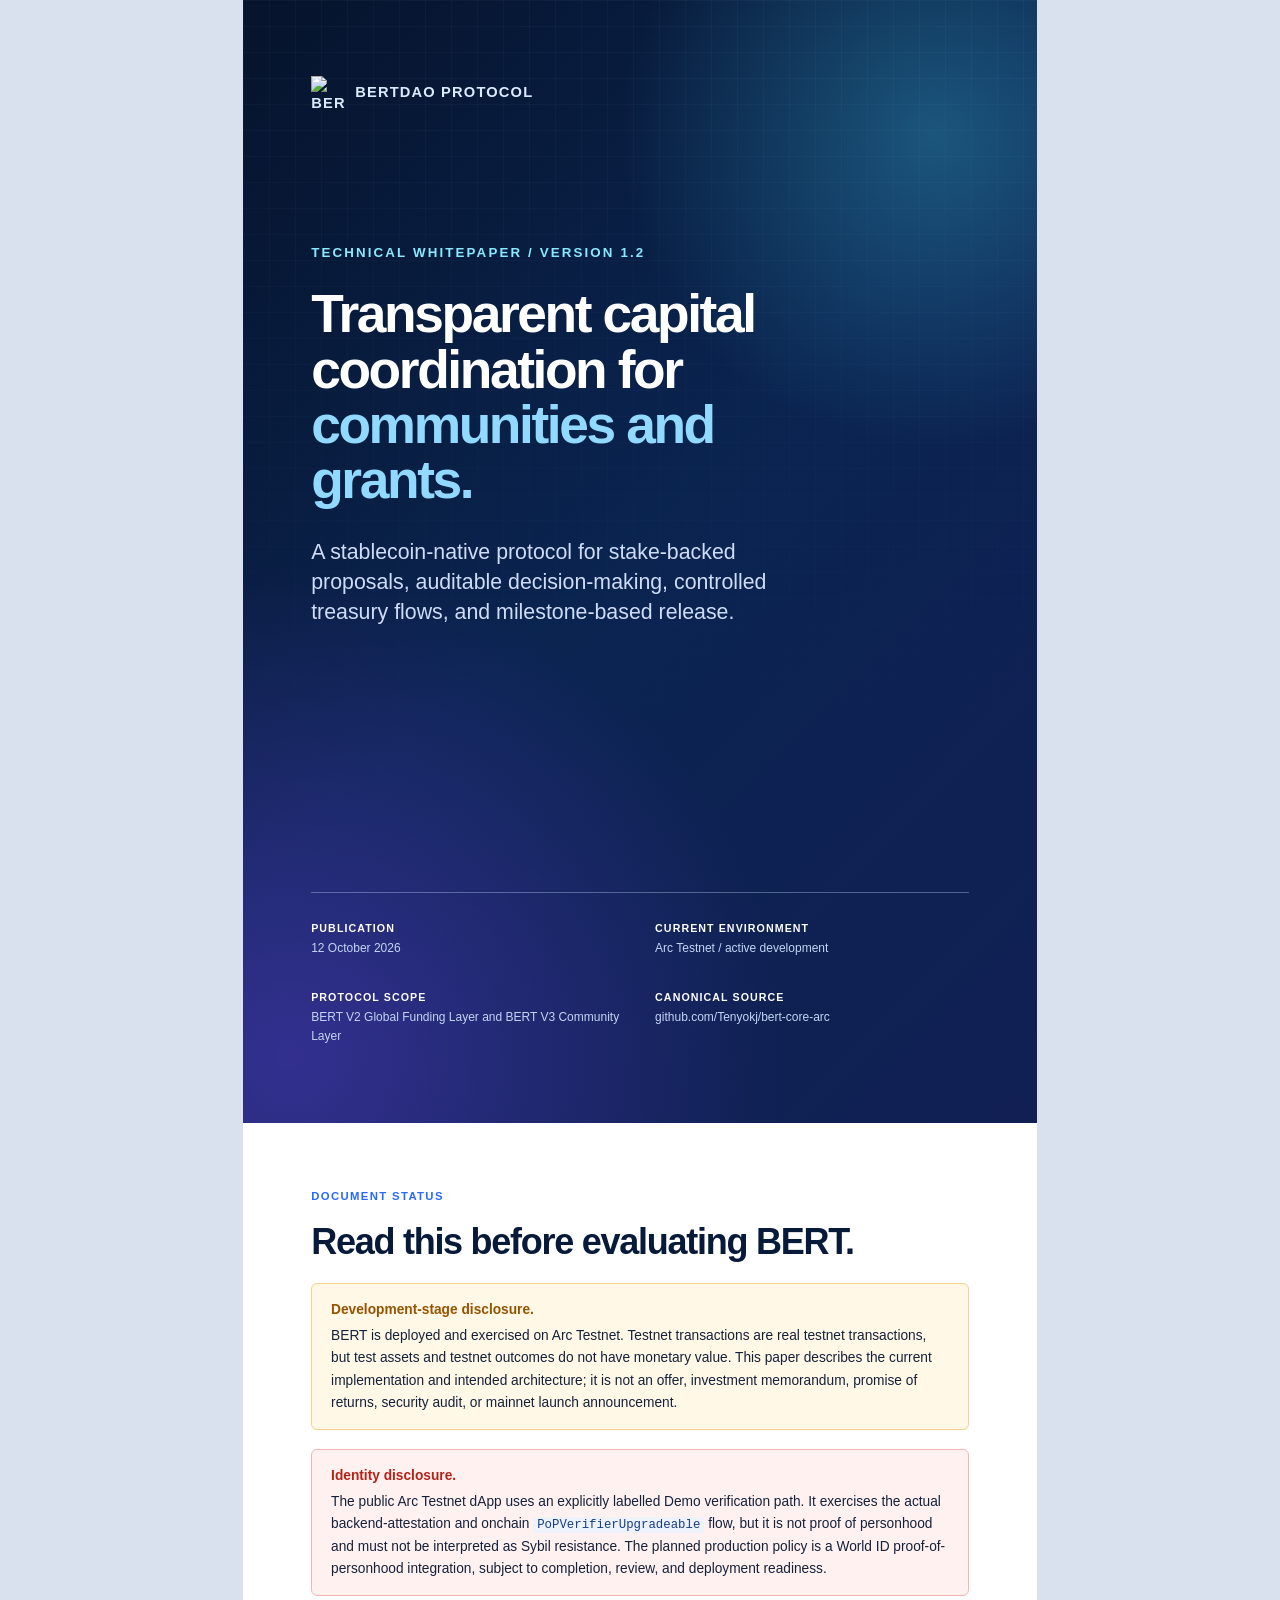
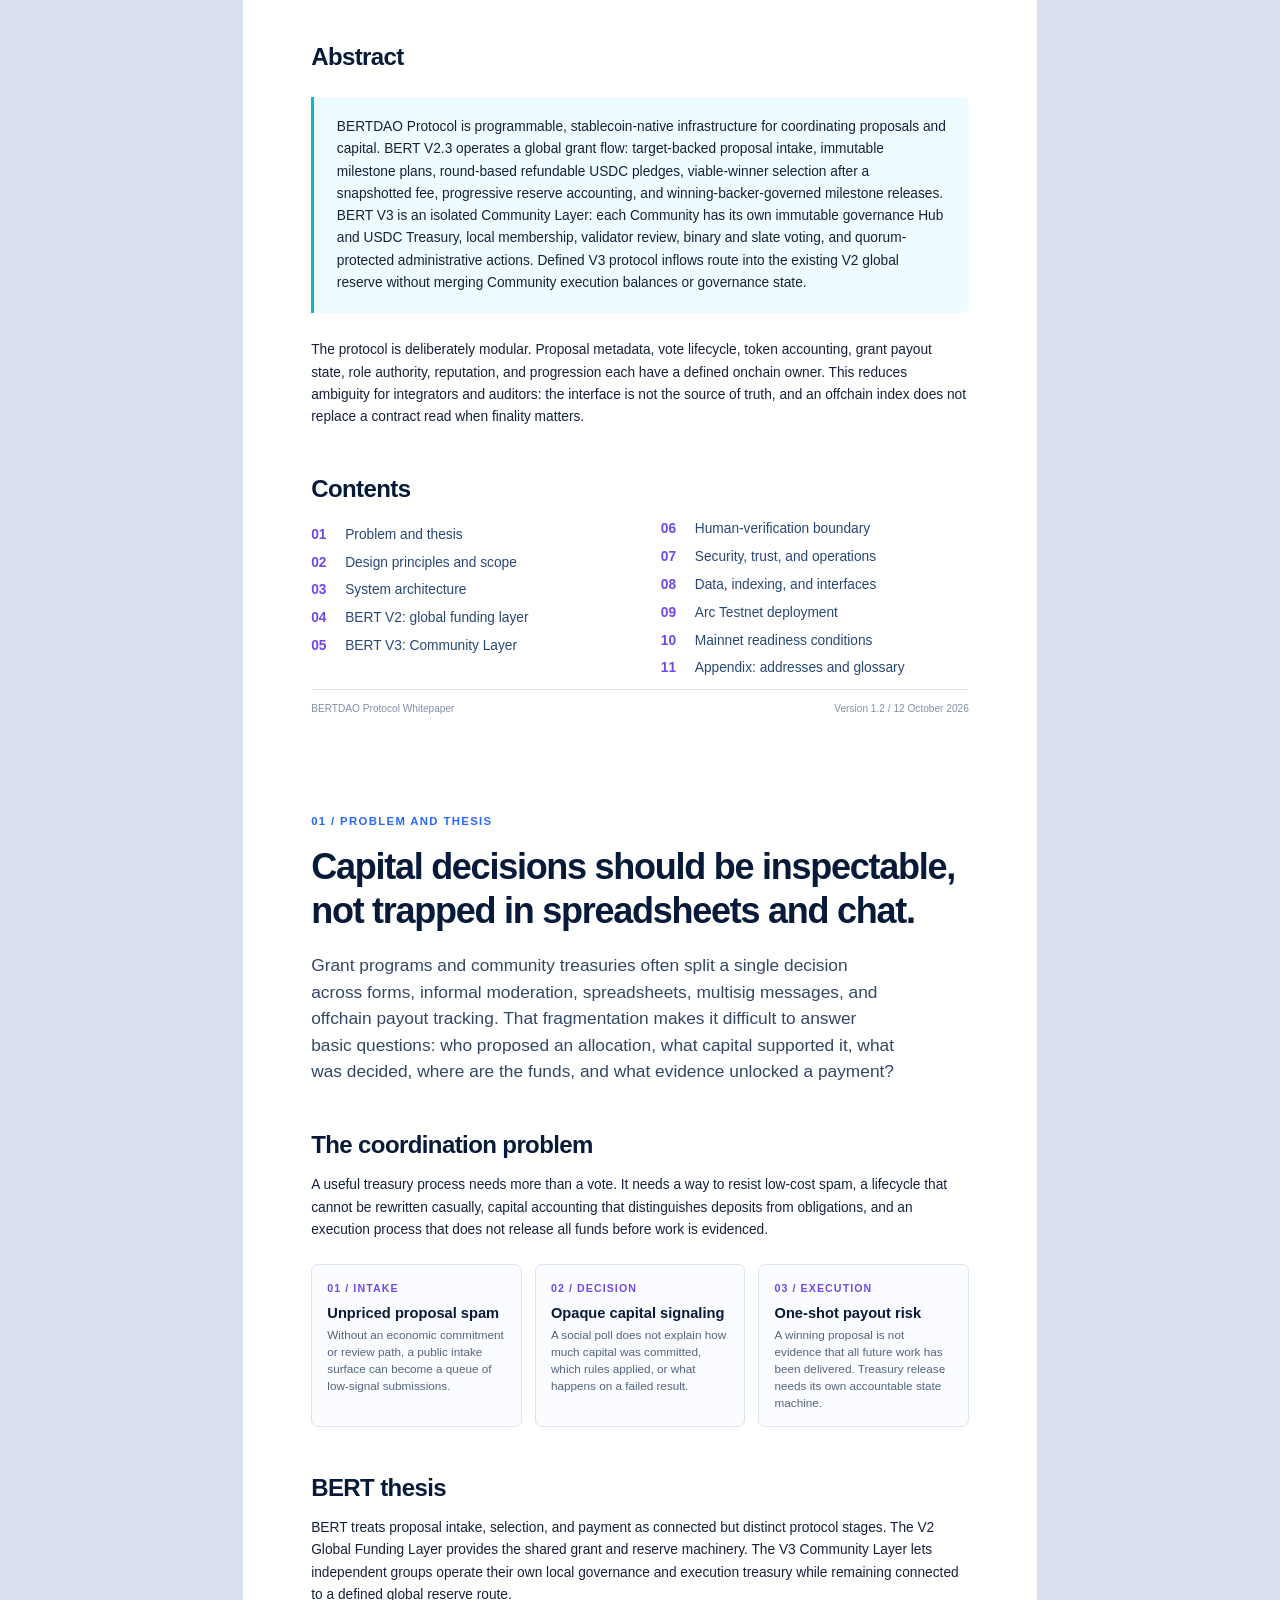
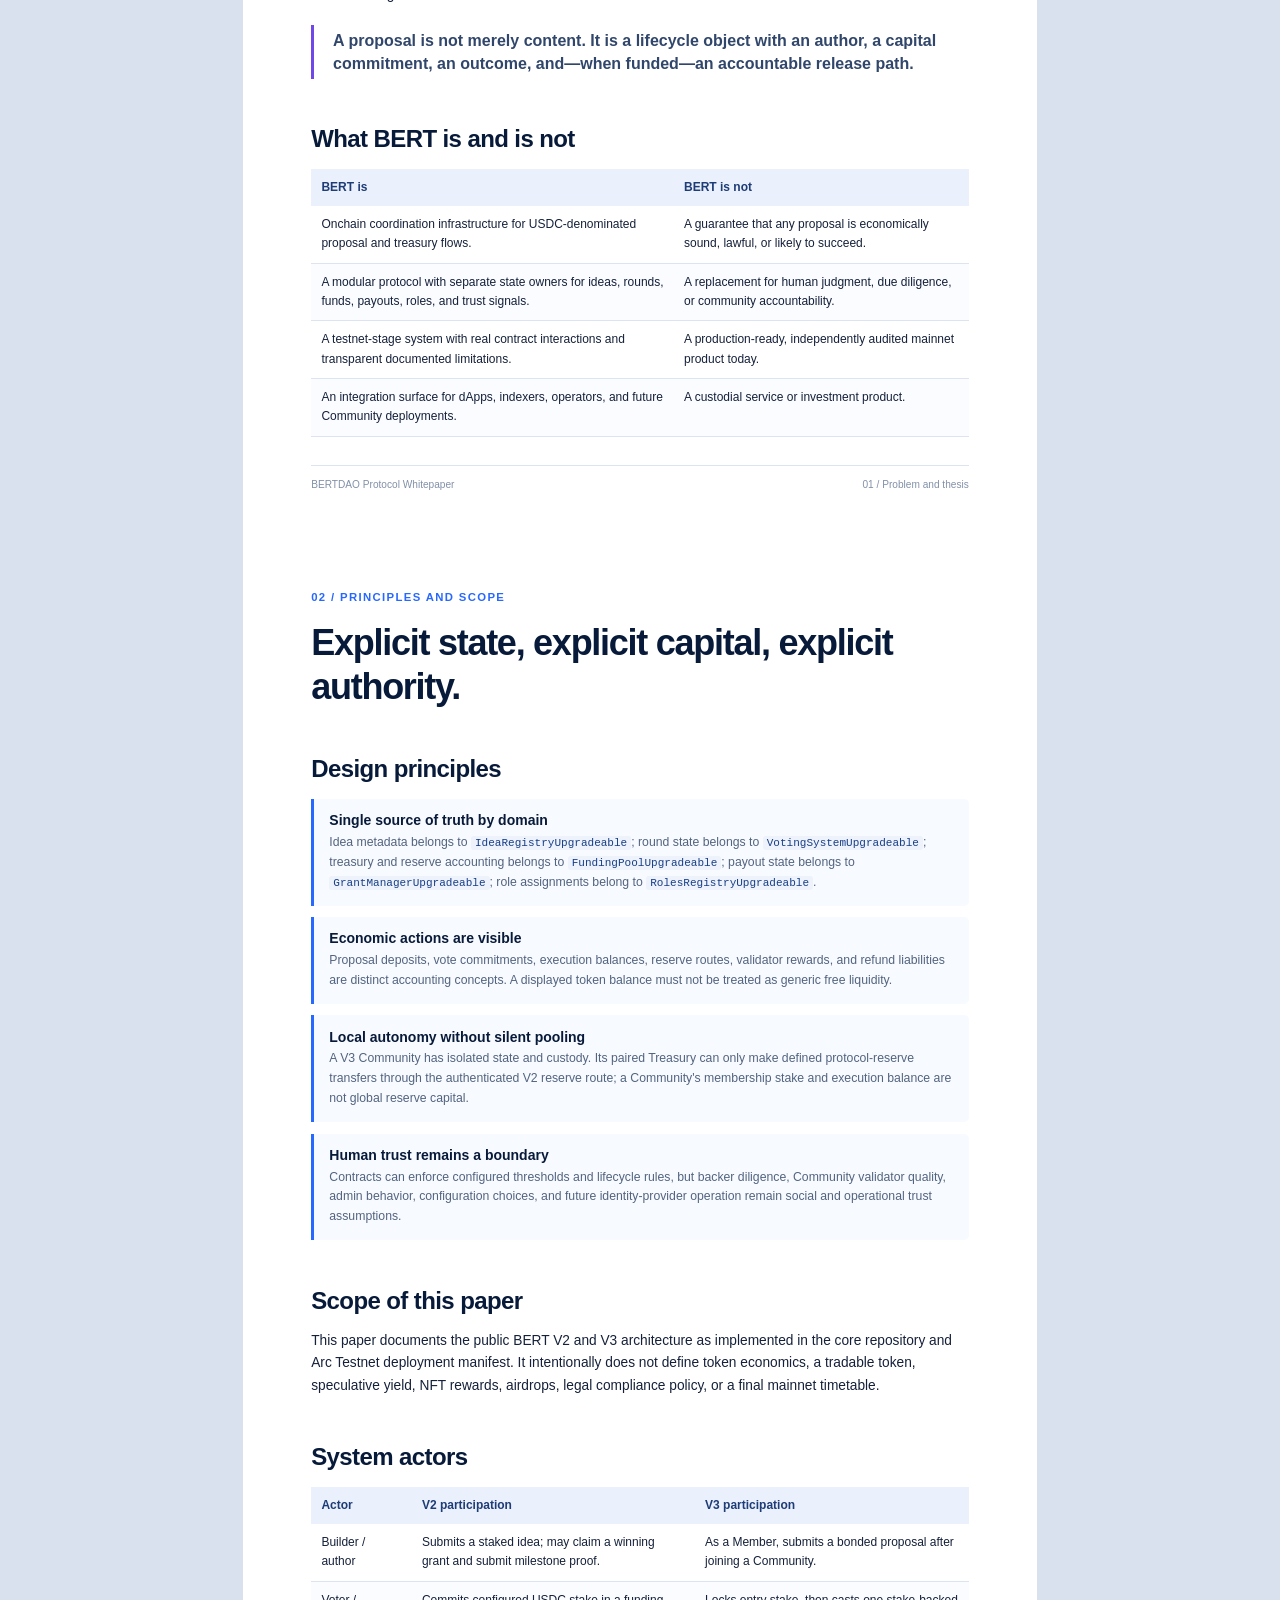
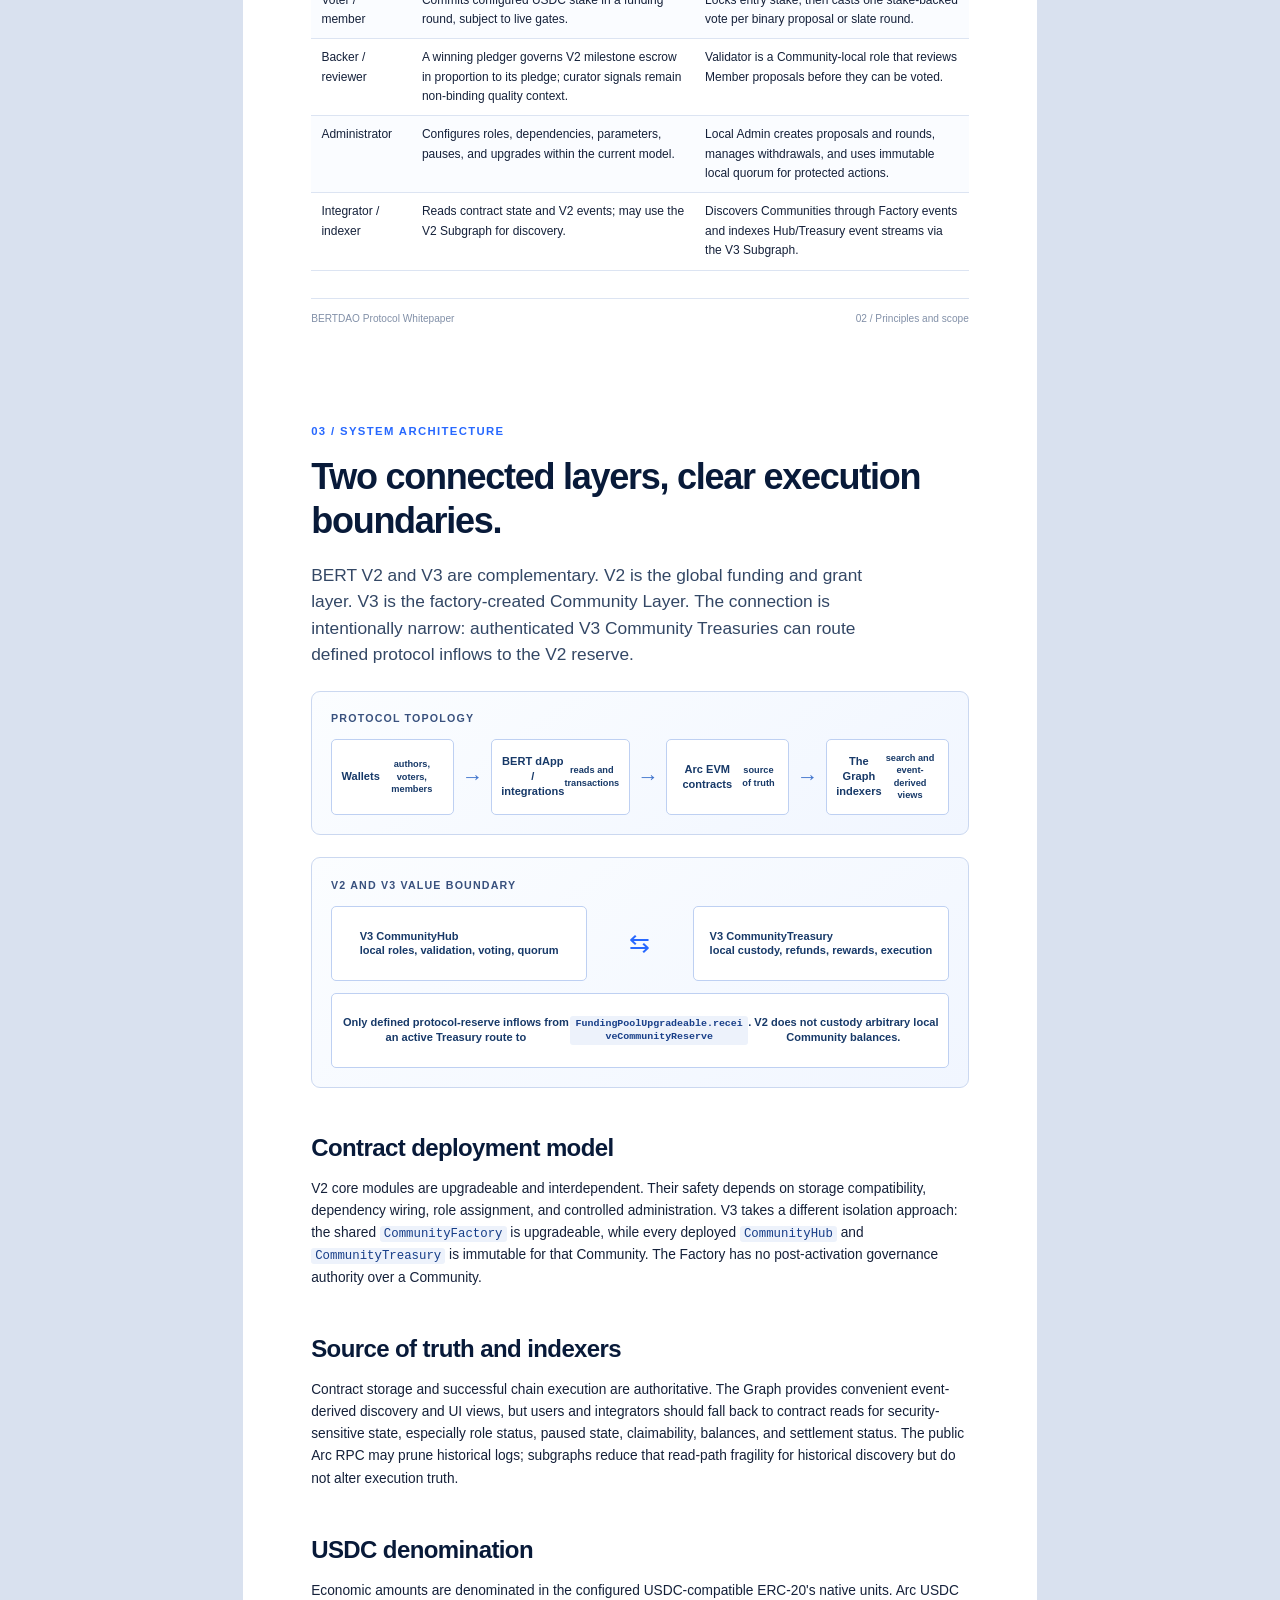
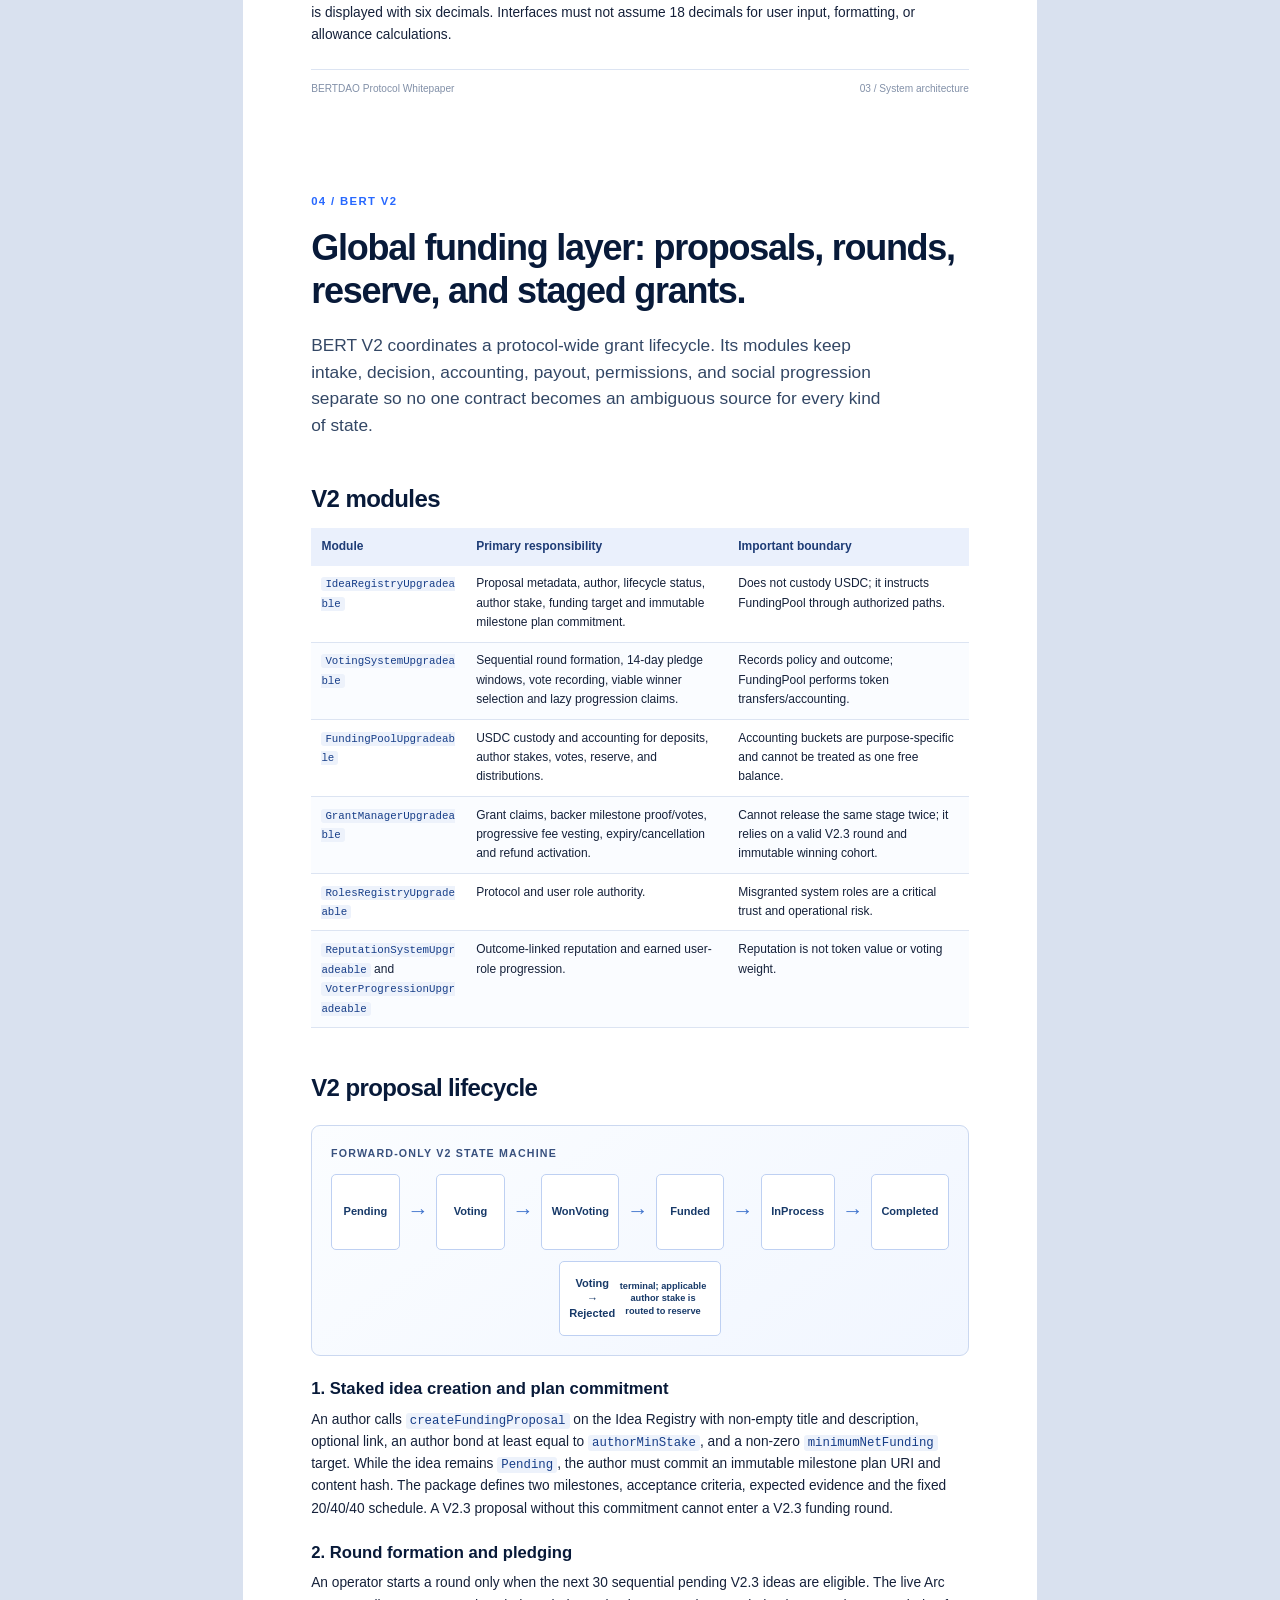
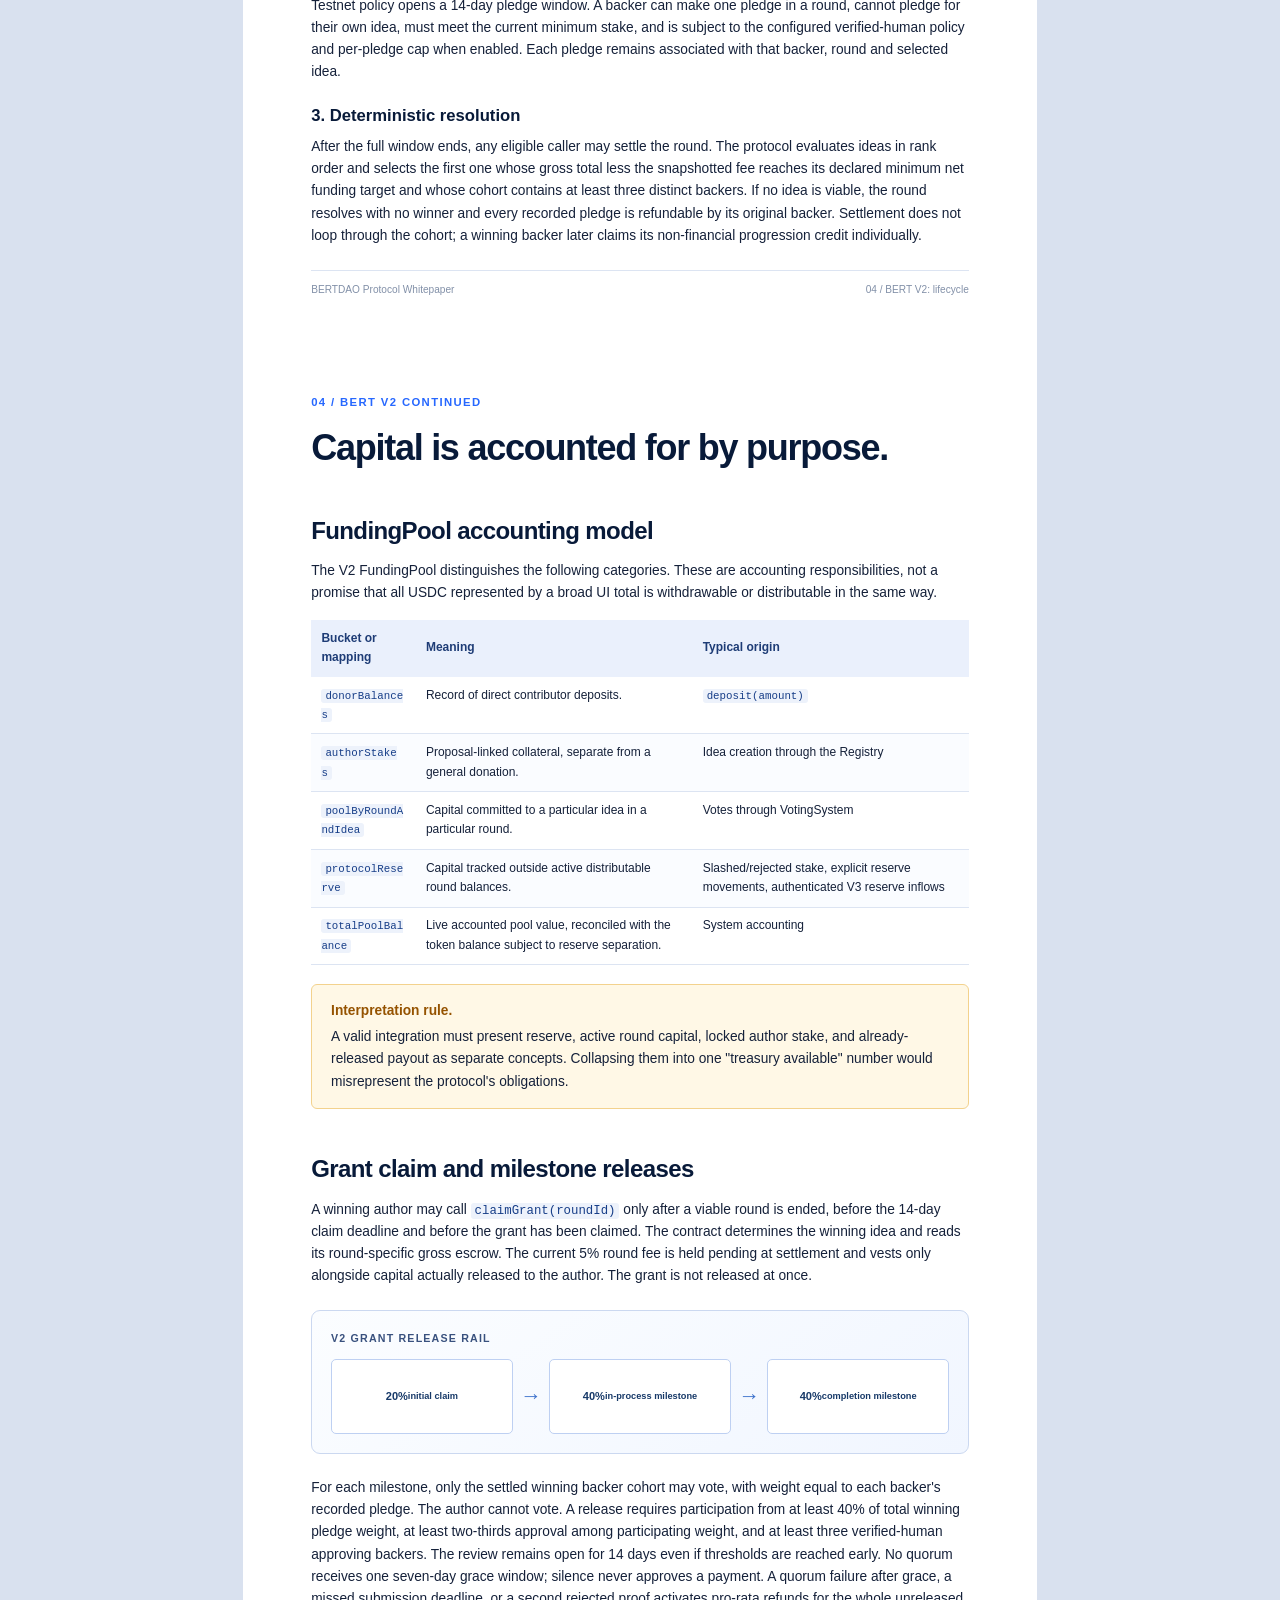
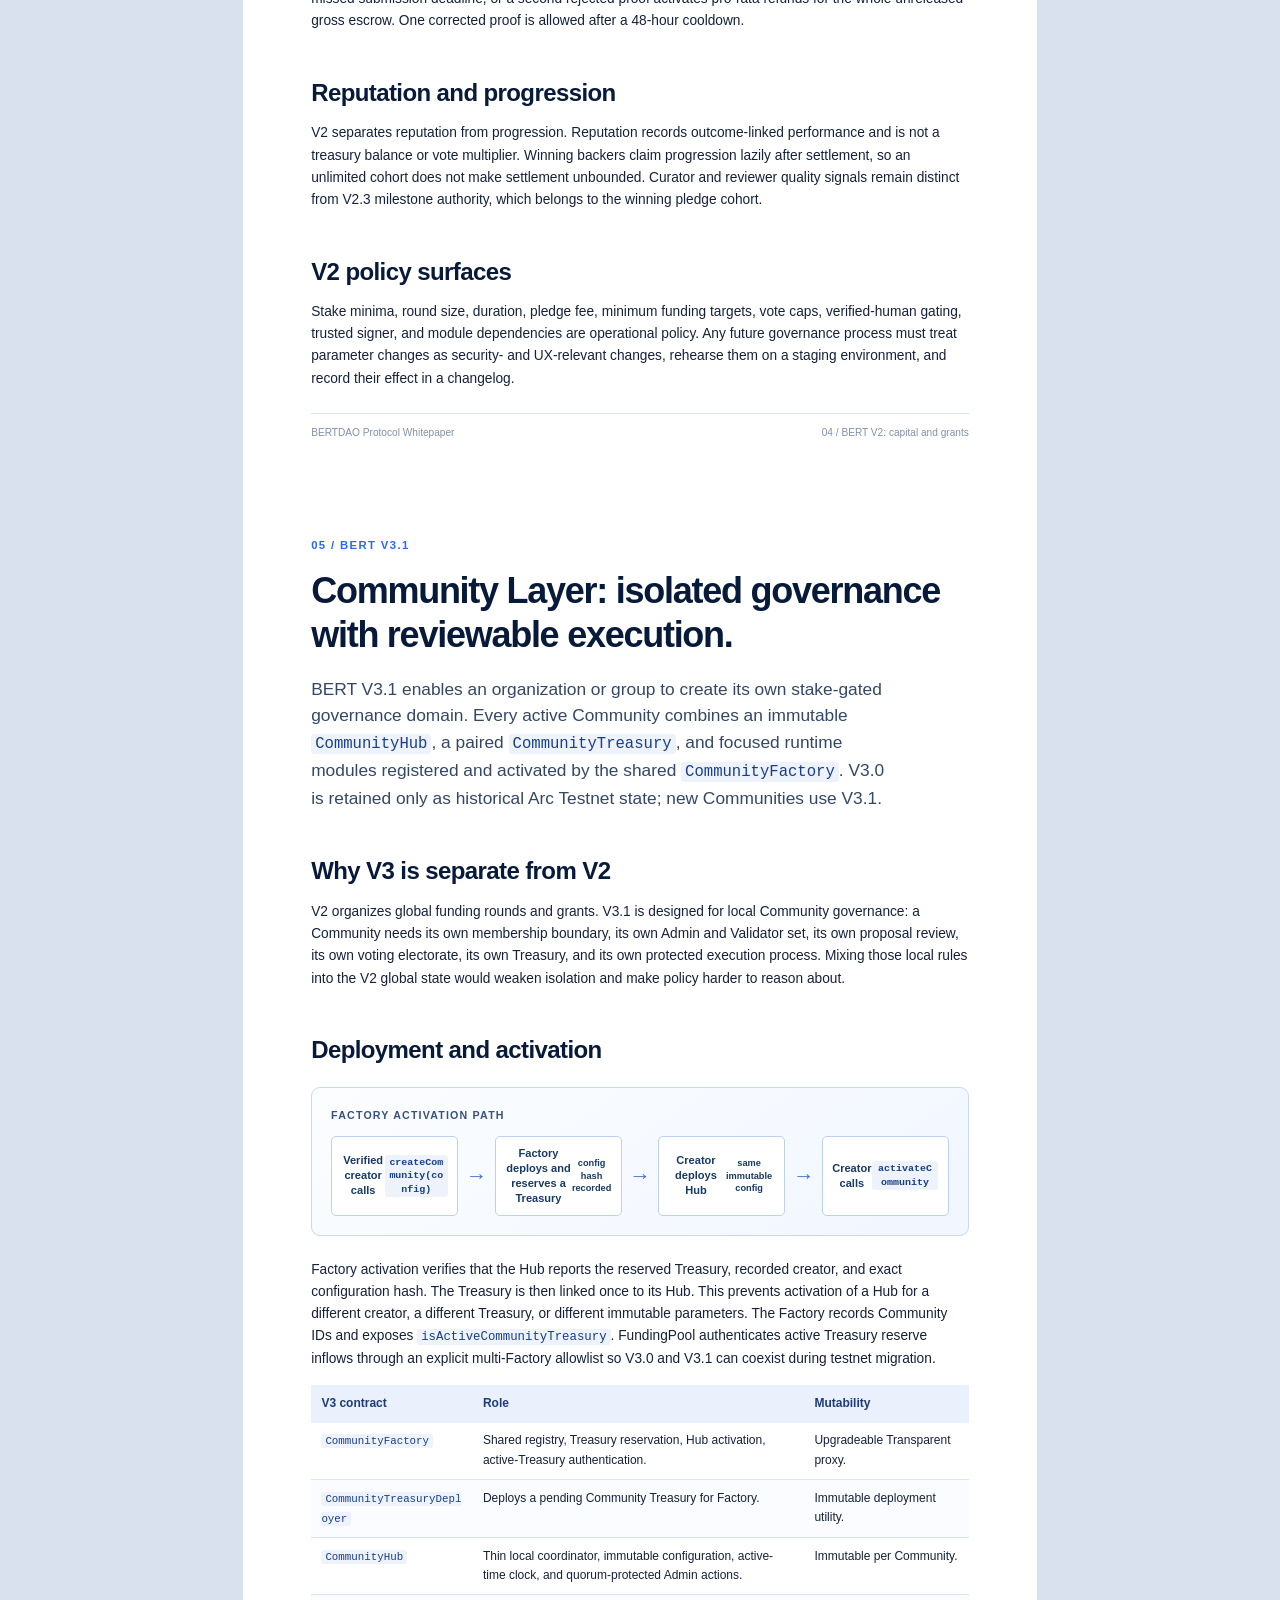
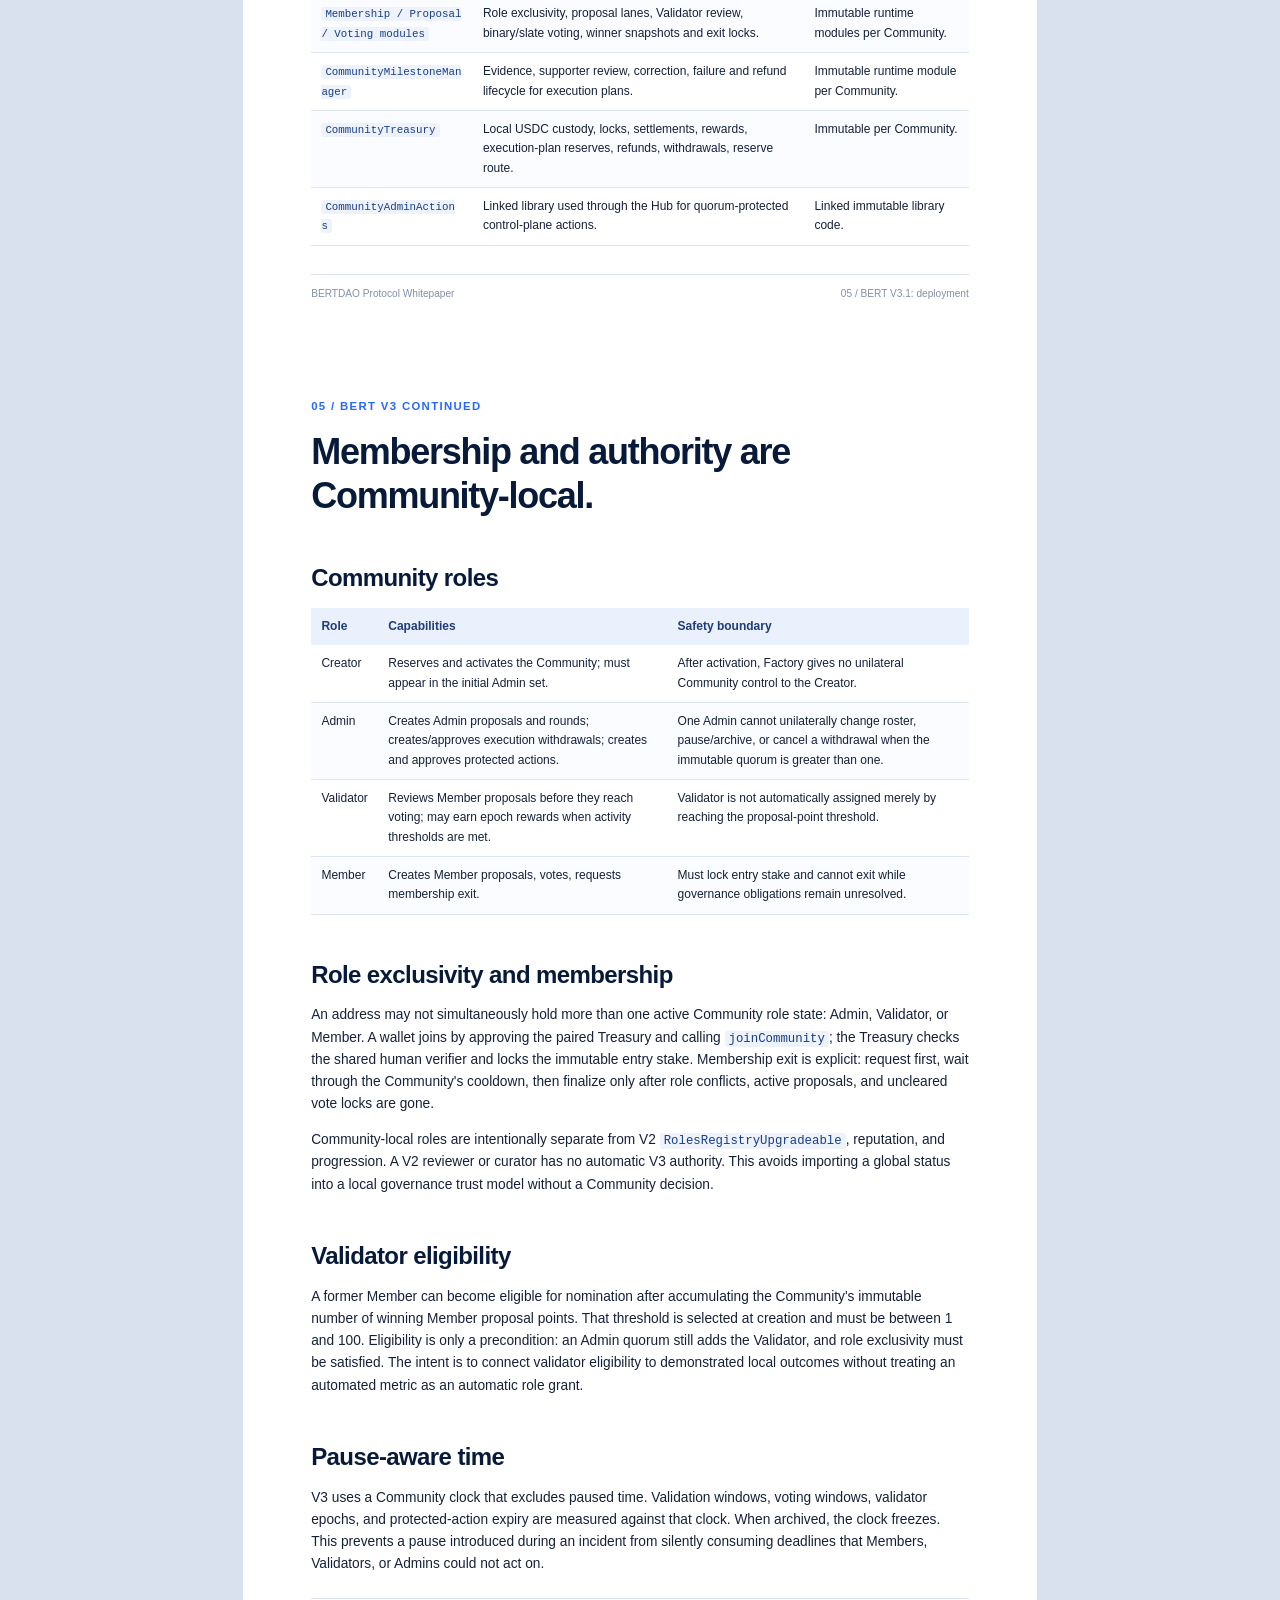
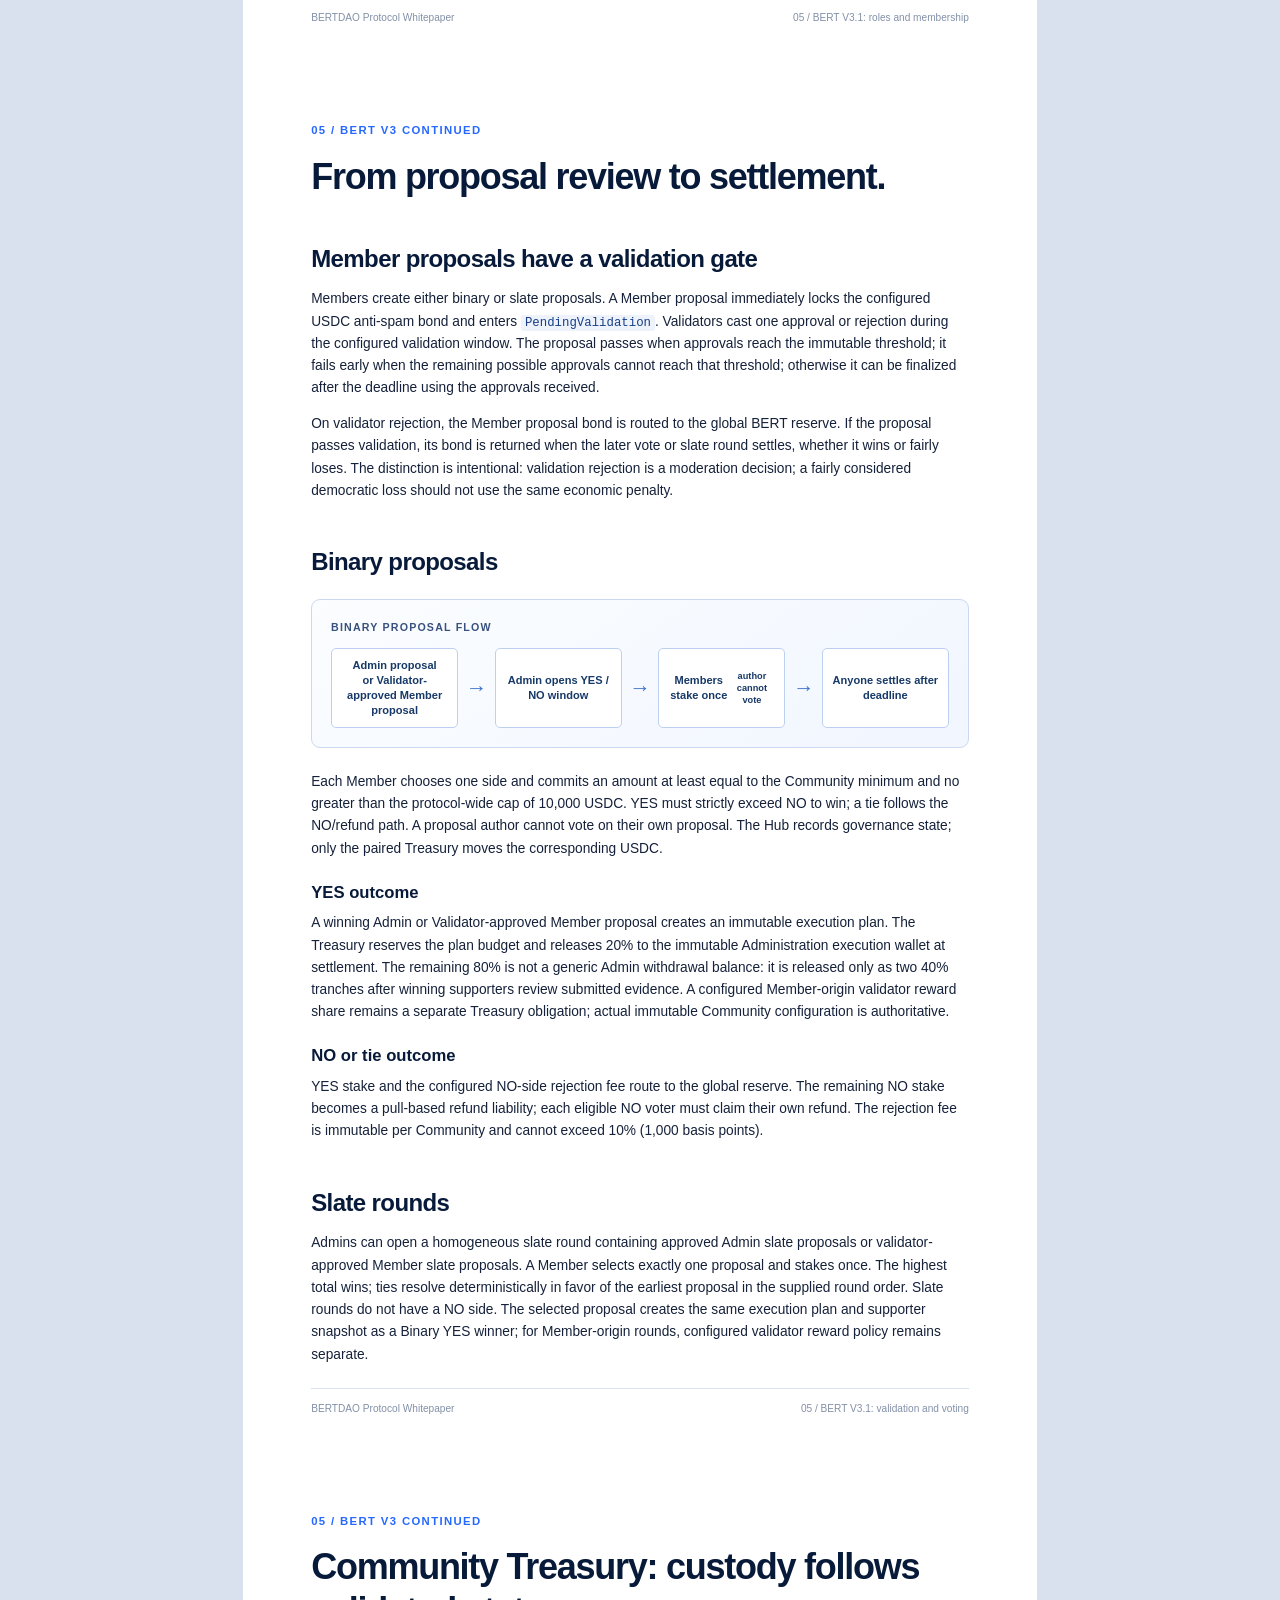
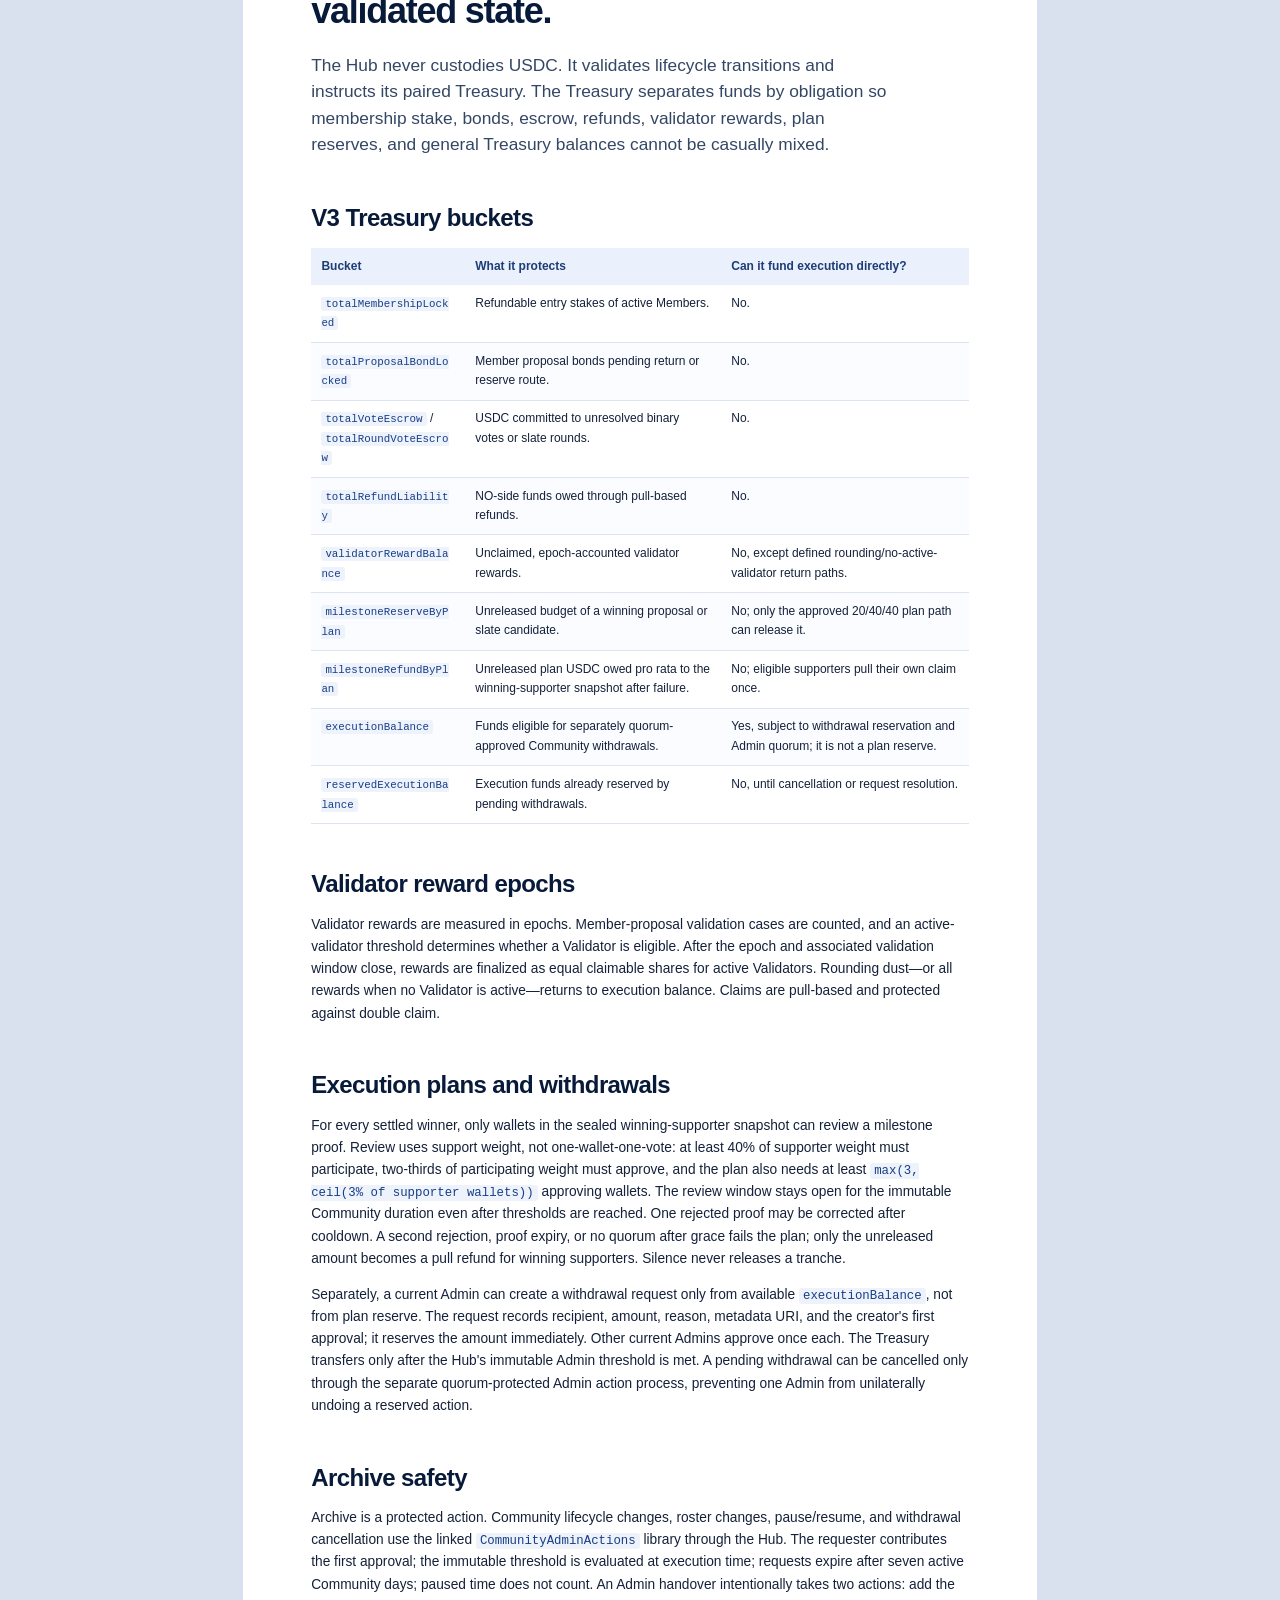
==== whitepaper/BERTDAO-Protocol-Whitepaper.html @ 723783d2 "docs(v3): publish V3.1 testing and release guides" ====
<!doctype html>
<html lang="en">
  <head>
    <meta charset="utf-8" />
    <meta name="viewport" content="width=device-width, initial-scale=1" />
    <title>BERTDAO Protocol Whitepaper</title>
    <style>
      :root {
        --ink: #15213a;
        --muted: #53647f;
        --line: #dce4f2;
        --paper: #ffffff;
        --wash: #f4f7fc;
        --navy: #081a39;
        --blue: #2768ff;
        --violet: #7048e8;
        --cyan: #06b6d4;
        --amber: #b76d00;
        --amber-bg: #fff8e6;
        --danger: #b42318;
        --danger-bg: #fff1f0;
      }

      * { box-sizing: border-box; }
      html { background: #d9e1ef; }
      body {
        width: 210mm;
        margin: 0 auto;
        background: var(--paper);
        color: var(--ink);
        font-family: "Avenir Next", "Segoe UI", Helvetica, Arial, sans-serif;
        font-size: 10.3pt;
        line-height: 1.62;
        text-rendering: optimizeLegibility;
      }
      a { color: #1655d6; text-decoration: none; border-bottom: 1px solid #a9c4ff; }
      a:hover { color: var(--violet); }
      .page { min-height: 297mm; padding: 17mm 18mm 18mm; position: relative; }
      .page-break { break-before: page; page-break-before: always; }
      .cover {
        position: relative;
        min-height: 297mm;
        padding: 20mm 18mm;
        color: white;
        overflow: hidden;
        background:
          radial-gradient(circle at 87% 12%, rgba(74, 224, 255, .27), transparent 26%),
          radial-gradient(circle at 6% 94%, rgba(121, 70, 255, .36), transparent 38%),
          linear-gradient(135deg, #06132b 0%, #0a2450 48%, #111f54 100%);
      }
      .cover::after {
        position: absolute;
        inset: 0;
        content: "";
        opacity: .25;
        background-image: linear-gradient(rgba(174, 212, 255, .15) 1px, transparent 1px), linear-gradient(90deg, rgba(174, 212, 255, .15) 1px, transparent 1px);
        background-size: 26px 26px;
        mask-image: linear-gradient(to bottom, black, transparent 74%);
        pointer-events: none;
      }
      .cover-content { position: relative; z-index: 1; }
      .brand { display: flex; align-items: center; gap: 10px; color: #dbeafe; font-size: 11pt; font-weight: 700; letter-spacing: .08em; text-transform: uppercase; }
      .brand img { width: 34px; height: 34px; object-fit: contain; }
      .cover-kicker { margin: 35mm 0 6mm; color: #89e9ff; font-size: 10pt; font-weight: 800; letter-spacing: .16em; text-transform: uppercase; }
      .cover h1 { max-width: 530px; margin: 0; color: white; font-size: 40pt; line-height: 1.04; letter-spacing: -.045em; }
      .cover h1 span { color: #91d9ff; }
      .cover .subtitle { max-width: 510px; margin: 8mm 0 0; color: #cedcf7; font-size: 16pt; line-height: 1.4; }
      .cover-meta { position: relative; display: grid; grid-template-columns: 1fr 1fr; gap: 8mm; margin-top: 70mm; padding-top: 7mm; border-top: 1px solid rgba(200, 223, 255, .35); color: #c4d5f5; font-size: 9pt; }
      .cover-meta strong { display: block; margin-bottom: 2px; color: white; font-size: 8pt; letter-spacing: .1em; text-transform: uppercase; }
      .eyebrow { margin: 0 0 4mm; color: var(--blue); font-size: 8.5pt; font-weight: 800; letter-spacing: .12em; text-transform: uppercase; }
      h1, h2, h3, h4 { color: var(--navy); line-height: 1.22; }
      h1 { margin: 0 0 5mm; font-size: 27pt; letter-spacing: -.035em; }
      h2 { margin: 10mm 0 4mm; padding-top: 2mm; font-size: 18pt; letter-spacing: -.025em; break-after: avoid-page; page-break-after: avoid; }
      h3 { margin: 6mm 0 2.5mm; font-size: 12.5pt; break-after: avoid-page; page-break-after: avoid; }
      h4 { margin: 4mm 0 2mm; font-size: 10.5pt; }
      p { margin: 0 0 3.6mm; }
      ul, ol { margin: 0 0 4mm; padding-left: 5.5mm; }
      li { margin: 1.2mm 0; }
      code { padding: 1px 4px; border-radius: 3px; background: #edf2fb; color: #173e88; font-family: "SFMono-Regular", Consolas, monospace; font-size: .9em; overflow-wrap: anywhere; }
      pre { margin: 4mm 0; padding: 4mm 5mm; overflow: hidden; border-radius: 7px; background: #0c1c3d; color: #dbeafe; font-family: "SFMono-Regular", Consolas, monospace; font-size: 8.4pt; line-height: 1.48; white-space: pre-wrap; break-inside: avoid; page-break-inside: avoid; }
      table { width: 100%; margin: 4mm 0 5mm; border-collapse: collapse; font-size: 9pt; break-inside: avoid; page-break-inside: avoid; }
      th { padding: 2.4mm 2.7mm; background: #eaf0fc; color: #1e3c76; text-align: left; font-weight: 800; }
      td { padding: 2.35mm 2.7mm; border-bottom: 1px solid var(--line); vertical-align: top; }
      tr:nth-child(even) td { background: #fafcff; }
      .lead { max-width: 155mm; color: #334765; font-size: 13pt; line-height: 1.53; }
      .abstract { margin: 7mm 0; padding: 5mm 6mm; border-left: 3px solid var(--cyan); border-radius: 0 6px 6px 0; background: #effcff; }
      .callout { margin: 5mm 0; padding: 4mm 5mm; border-radius: 6px; border: 1px solid var(--line); background: var(--wash); break-inside: avoid; page-break-inside: avoid; }
      .callout strong { display: block; margin-bottom: 1mm; color: var(--navy); }
      .warning { border-color: #f3d28d; background: var(--amber-bg); }
      .warning strong { color: #955300; }
      .risk { border-color: #f2b7b3; background: var(--danger-bg); }
      .risk strong { color: var(--danger); }
      .key-grid { display: grid; grid-template-columns: repeat(3, 1fr); gap: 3.5mm; margin: 6mm 0; }
      .key-card { min-height: 31mm; padding: 4mm; border: 1px solid var(--line); border-radius: 7px; background: #fbfcff; }
      .key-card .number { color: var(--violet); font-size: 8pt; font-weight: 800; letter-spacing: .1em; }
      .key-card h3 { margin: 2mm 0 1mm; font-size: 11pt; }
      .key-card p { margin: 0; color: var(--muted); font-size: 8.8pt; line-height: 1.45; }
      .diagram { margin: 6mm 0; padding: 5mm; border: 1px solid #cbd8f0; border-radius: 9px; background: linear-gradient(145deg, #fbfdff, #f1f6ff); break-inside: avoid; page-break-inside: avoid; }
      .diagram-title { margin-bottom: 3mm; color: #39517e; font-size: 8pt; font-weight: 800; letter-spacing: .11em; text-transform: uppercase; }
      .flow { display: flex; align-items: stretch; justify-content: center; gap: 2mm; text-align: center; }
      .flow-item { flex: 1; display: flex; align-items: center; justify-content: center; min-height: 20mm; padding: 2.5mm; border: 1px solid #bed0f2; border-radius: 5px; background: white; color: #173968; font-size: 8.3pt; font-weight: 700; line-height: 1.35; }
      .arrow { display: flex; align-items: center; color: #4074cd; font-size: 16pt; }
      .split-flow { display: grid; grid-template-columns: 1fr 22mm 1fr; gap: 3mm; align-items: center; }
      .split-flow .center { color: var(--blue); text-align: center; font-size: 19pt; }
      .layer { margin: 3mm 0; padding: 3.5mm 4mm; border-left: 3px solid var(--blue); border-radius: 0 5px 5px 0; background: #f7faff; }
      .layer h3 { margin: 0 0 1mm; font-size: 10.5pt; }
      .layer p { margin: 0; color: var(--muted); font-size: 9.2pt; }
      .toc { columns: 2; column-gap: 11mm; }
      .toc a { display: block; margin: 1.5mm 0; border: 0; color: #274776; }
      .toc a span { display: inline-block; width: 9mm; color: var(--violet); font-weight: 800; }
      .small { color: var(--muted); font-size: 8.4pt; }
      .address { font-family: "SFMono-Regular", Consolas, monospace; font-size: 7.2pt; color: #274776; overflow-wrap: anywhere; }
      .footer { position: absolute; bottom: 8mm; left: 18mm; right: 18mm; display: flex; justify-content: space-between; padding-top: 3mm; border-top: 1px solid var(--line); color: #8290a8; font-size: 7.6pt; }
      .footnote { color: var(--muted); font-size: 8.2pt; }
      .quote { margin: 5mm 0; padding: 1mm 0 1mm 5mm; border-left: 3px solid var(--violet); color: #31466b; font-size: 12pt; font-weight: 600; line-height: 1.45; }
      .checklist { list-style: none; padding: 0; }
      .checklist li { position: relative; padding-left: 6mm; }
      .checklist li::before { position: absolute; left: 0; content: "\2713"; color: #15785a; font-weight: 900; }
      @page { size: A4; margin: 0; }
      @media print {
        html { background: white; }
        body { width: auto; }
        .page { min-height: 297mm; }
        a { color: inherit; border-bottom: 0; }
      }
    </style>
  </head>
  <body>
    <section class="cover">
      <div class="cover-content">
        <div class="brand"><img src="../assets/bert-logo.png" alt="BERT logo" /> BERTDAO Protocol</div>
        <p class="cover-kicker">Technical whitepaper / Version 1.2</p>
        <h1>Transparent capital coordination for <span>communities and grants.</span></h1>
        <p class="subtitle">A stablecoin-native protocol for stake-backed proposals, auditable decision-making, controlled treasury flows, and milestone-based release.</p>
        <div class="cover-meta">
          <div><strong>Publication</strong>12 October 2026</div>
          <div><strong>Current environment</strong>Arc Testnet / active development</div>
          <div><strong>Protocol scope</strong>BERT V2 Global Funding Layer and BERT V3 Community Layer</div>
          <div><strong>Canonical source</strong>github.com/Tenyokj/bert-core-arc</div>
        </div>
      </div>
    </section>

    <section class="page">
      <p class="eyebrow">Document status</p>
      <h1>Read this before evaluating BERT.</h1>
      <div class="callout warning">
        <strong>Development-stage disclosure.</strong>
        BERT is deployed and exercised on Arc Testnet. Testnet transactions are real testnet transactions, but test assets and testnet outcomes do not have monetary value. This paper describes the current implementation and intended architecture; it is not an offer, investment memorandum, promise of returns, security audit, or mainnet launch announcement.
      </div>
      <div class="callout risk">
        <strong>Identity disclosure.</strong>
        The public Arc Testnet dApp uses an explicitly labelled Demo verification path. It exercises the actual backend-attestation and onchain <code>PoPVerifierUpgradeable</code> flow, but it is not proof of personhood and must not be interpreted as Sybil resistance. The planned production policy is a World ID proof-of-personhood integration, subject to completion, review, and deployment readiness.
      </div>
      <h2>Abstract</h2>
      <p class="abstract">BERTDAO Protocol is programmable, stablecoin-native infrastructure for coordinating proposals and capital. BERT V2.3 operates a global grant flow: target-backed proposal intake, immutable milestone plans, round-based refundable USDC pledges, viable-winner selection after a snapshotted fee, progressive reserve accounting, and winning-backer-governed milestone releases. BERT V3 is an isolated Community Layer: each Community has its own immutable governance Hub and USDC Treasury, local membership, validator review, binary and slate voting, and quorum-protected administrative actions. Defined V3 protocol inflows route into the existing V2 global reserve without merging Community execution balances or governance state.</p>
      <p>The protocol is deliberately modular. Proposal metadata, vote lifecycle, token accounting, grant payout state, role authority, reputation, and progression each have a defined onchain owner. This reduces ambiguity for integrators and auditors: the interface is not the source of truth, and an offchain index does not replace a contract read when finality matters.</p>
      <h2>Contents</h2>
      <nav class="toc">
        <a href="#problem"><span>01</span>Problem and thesis</a>
        <a href="#principles"><span>02</span>Design principles and scope</a>
        <a href="#architecture"><span>03</span>System architecture</a>
        <a href="#v2"><span>04</span>BERT V2: global funding layer</a>
        <a href="#v3"><span>05</span>BERT V3: Community Layer</a>
        <a href="#identity"><span>06</span>Human-verification boundary</a>
        <a href="#security"><span>07</span>Security, trust, and operations</a>
        <a href="#data"><span>08</span>Data, indexing, and interfaces</a>
        <a href="#testnet"><span>09</span>Arc Testnet deployment</a>
        <a href="#mainnet"><span>10</span>Mainnet readiness conditions</a>
        <a href="#appendix"><span>11</span>Appendix: addresses and glossary</a>
      </nav>
      <div class="footer"><span>BERTDAO Protocol Whitepaper</span><span>Version 1.2 / 12 October 2026</span></div>
    </section>

    <section class="page page-break" id="problem">
      <p class="eyebrow">01 / Problem and thesis</p>
      <h1>Capital decisions should be inspectable, not trapped in spreadsheets and chat.</h1>
      <p class="lead">Grant programs and community treasuries often split a single decision across forms, informal moderation, spreadsheets, multisig messages, and offchain payout tracking. That fragmentation makes it difficult to answer basic questions: who proposed an allocation, what capital supported it, what was decided, where are the funds, and what evidence unlocked a payment?</p>
      <h2>The coordination problem</h2>
      <p>A useful treasury process needs more than a vote. It needs a way to resist low-cost spam, a lifecycle that cannot be rewritten casually, capital accounting that distinguishes deposits from obligations, and an execution process that does not release all funds before work is evidenced.</p>
      <div class="key-grid">
        <article class="key-card"><div class="number">01 / INTAKE</div><h3>Unpriced proposal spam</h3><p>Without an economic commitment or review path, a public intake surface can become a queue of low-signal submissions.</p></article>
        <article class="key-card"><div class="number">02 / DECISION</div><h3>Opaque capital signaling</h3><p>A social poll does not explain how much capital was committed, which rules applied, or what happens on a failed result.</p></article>
        <article class="key-card"><div class="number">03 / EXECUTION</div><h3>One-shot payout risk</h3><p>A winning proposal is not evidence that all future work has been delivered. Treasury release needs its own accountable state machine.</p></article>
      </div>
      <h2>BERT thesis</h2>
      <p>BERT treats proposal intake, selection, and payment as connected but distinct protocol stages. The V2 Global Funding Layer provides the shared grant and reserve machinery. The V3 Community Layer lets independent groups operate their own local governance and execution treasury while remaining connected to a defined global reserve route.</p>
      <p class="quote">A proposal is not merely content. It is a lifecycle object with an author, a capital commitment, an outcome, and—when funded—an accountable release path.</p>
      <h2>What BERT is and is not</h2>
      <table>
        <thead><tr><th>BERT is</th><th>BERT is not</th></tr></thead>
        <tbody>
          <tr><td>Onchain coordination infrastructure for USDC-denominated proposal and treasury flows.</td><td>A guarantee that any proposal is economically sound, lawful, or likely to succeed.</td></tr>
          <tr><td>A modular protocol with separate state owners for ideas, rounds, funds, payouts, roles, and trust signals.</td><td>A replacement for human judgment, due diligence, or community accountability.</td></tr>
          <tr><td>A testnet-stage system with real contract interactions and transparent documented limitations.</td><td>A production-ready, independently audited mainnet product today.</td></tr>
          <tr><td>An integration surface for dApps, indexers, operators, and future Community deployments.</td><td>A custodial service or investment product.</td></tr>
        </tbody>
      </table>
      <div class="footer"><span>BERTDAO Protocol Whitepaper</span><span>01 / Problem and thesis</span></div>
    </section>

    <section class="page page-break" id="principles">
      <p class="eyebrow">02 / Principles and scope</p>
      <h1>Explicit state, explicit capital, explicit authority.</h1>
      <h2>Design principles</h2>
      <div class="layer"><h3>Single source of truth by domain</h3><p>Idea metadata belongs to <code>IdeaRegistryUpgradeable</code>; round state belongs to <code>VotingSystemUpgradeable</code>; treasury and reserve accounting belongs to <code>FundingPoolUpgradeable</code>; payout state belongs to <code>GrantManagerUpgradeable</code>; role assignments belong to <code>RolesRegistryUpgradeable</code>.</p></div>
      <div class="layer"><h3>Economic actions are visible</h3><p>Proposal deposits, vote commitments, execution balances, reserve routes, validator rewards, and refund liabilities are distinct accounting concepts. A displayed token balance must not be treated as generic free liquidity.</p></div>
      <div class="layer"><h3>Local autonomy without silent pooling</h3><p>A V3 Community has isolated state and custody. Its paired Treasury can only make defined protocol-reserve transfers through the authenticated V2 reserve route; a Community's membership stake and execution balance are not global reserve capital.</p></div>
      <div class="layer"><h3>Human trust remains a boundary</h3><p>Contracts can enforce configured thresholds and lifecycle rules, but backer diligence, Community validator quality, admin behavior, configuration choices, and future identity-provider operation remain social and operational trust assumptions.</p></div>
      <h2>Scope of this paper</h2>
      <p>This paper documents the public BERT V2 and V3 architecture as implemented in the core repository and Arc Testnet deployment manifest. It intentionally does not define token economics, a tradable token, speculative yield, NFT rewards, airdrops, legal compliance policy, or a final mainnet timetable.</p>
      <h2>System actors</h2>
      <table>
        <thead><tr><th>Actor</th><th>V2 participation</th><th>V3 participation</th></tr></thead>
        <tbody>
          <tr><td>Builder / author</td><td>Submits a staked idea; may claim a winning grant and submit milestone proof.</td><td>As a Member, submits a bonded proposal after joining a Community.</td></tr>
          <tr><td>Voter / member</td><td>Commits configured USDC stake in a funding round, subject to live gates.</td><td>Locks entry stake, then casts one stake-backed vote per binary proposal or slate round.</td></tr>
          <tr><td>Backer / reviewer</td><td>A winning pledger governs V2 milestone escrow in proportion to its pledge; curator signals remain non-binding quality context.</td><td>Validator is a Community-local role that reviews Member proposals before they can be voted.</td></tr>
          <tr><td>Administrator</td><td>Configures roles, dependencies, parameters, pauses, and upgrades within the current model.</td><td>Local Admin creates proposals and rounds, manages withdrawals, and uses immutable local quorum for protected actions.</td></tr>
          <tr><td>Integrator / indexer</td><td>Reads contract state and V2 events; may use the V2 Subgraph for discovery.</td><td>Discovers Communities through Factory events and indexes Hub/Treasury event streams via the V3 Subgraph.</td></tr>
        </tbody>
      </table>
      <div class="footer"><span>BERTDAO Protocol Whitepaper</span><span>02 / Principles and scope</span></div>
    </section>

    <section class="page page-break" id="architecture">
      <p class="eyebrow">03 / System architecture</p>
      <h1>Two connected layers, clear execution boundaries.</h1>
      <p class="lead">BERT V2 and V3 are complementary. V2 is the global funding and grant layer. V3 is the factory-created Community Layer. The connection is intentionally narrow: authenticated V3 Community Treasuries can route defined protocol inflows to the V2 reserve.</p>
      <div class="diagram">
        <div class="diagram-title">Protocol topology</div>
        <div class="flow">
          <div class="flow-item">Wallets<br /><small>authors, voters, members</small></div><div class="arrow">&#8594;</div>
          <div class="flow-item">BERT dApp / integrations<br /><small>reads and transactions</small></div><div class="arrow">&#8594;</div>
          <div class="flow-item">Arc EVM contracts<br /><small>source of truth</small></div><div class="arrow">&#8594;</div>
          <div class="flow-item">The Graph indexers<br /><small>search and event-derived views</small></div>
        </div>
      </div>
      <div class="diagram">
        <div class="diagram-title">V2 and V3 value boundary</div>
        <div class="split-flow">
          <div class="flow-item">V3 CommunityHub<br />local roles, validation, voting, quorum</div>
          <div class="center">&#8646;</div>
          <div class="flow-item">V3 CommunityTreasury<br />local custody, refunds, rewards, execution</div>
        </div>
        <div class="flow" style="margin-top: 3mm;"><div class="flow-item">Only defined protocol-reserve inflows from an active Treasury route to <code>FundingPoolUpgradeable.receiveCommunityReserve</code>. V2 does not custody arbitrary local Community balances.</div></div>
      </div>
      <h2>Contract deployment model</h2>
      <p>V2 core modules are upgradeable and interdependent. Their safety depends on storage compatibility, dependency wiring, role assignment, and controlled administration. V3 takes a different isolation approach: the shared <code>CommunityFactory</code> is upgradeable, while every deployed <code>CommunityHub</code> and <code>CommunityTreasury</code> is immutable for that Community. The Factory has no post-activation governance authority over a Community.</p>
      <h2>Source of truth and indexers</h2>
      <p>Contract storage and successful chain execution are authoritative. The Graph provides convenient event-derived discovery and UI views, but users and integrators should fall back to contract reads for security-sensitive state, especially role status, paused state, claimability, balances, and settlement status. The public Arc RPC may prune historical logs; subgraphs reduce that read-path fragility for historical discovery but do not alter execution truth.</p>
      <h2>USDC denomination</h2>
      <p>Economic amounts are denominated in the configured USDC-compatible ERC-20's native units. Arc USDC is displayed with six decimals. Interfaces must not assume 18 decimals for user input, formatting, or allowance calculations.</p>
      <div class="footer"><span>BERTDAO Protocol Whitepaper</span><span>03 / System architecture</span></div>
    </section>

    <section class="page page-break" id="v2">
      <p class="eyebrow">04 / BERT V2</p>
      <h1>Global funding layer: proposals, rounds, reserve, and staged grants.</h1>
      <p class="lead">BERT V2 coordinates a protocol-wide grant lifecycle. Its modules keep intake, decision, accounting, payout, permissions, and social progression separate so no one contract becomes an ambiguous source for every kind of state.</p>
      <h2>V2 modules</h2>
      <table>
        <thead><tr><th>Module</th><th>Primary responsibility</th><th>Important boundary</th></tr></thead>
        <tbody>
          <tr><td><code>IdeaRegistryUpgradeable</code></td><td>Proposal metadata, author, lifecycle status, author stake, funding target and immutable milestone plan commitment.</td><td>Does not custody USDC; it instructs FundingPool through authorized paths.</td></tr>
          <tr><td><code>VotingSystemUpgradeable</code></td><td>Sequential round formation, 14-day pledge windows, vote recording, viable winner selection and lazy progression claims.</td><td>Records policy and outcome; FundingPool performs token transfers/accounting.</td></tr>
          <tr><td><code>FundingPoolUpgradeable</code></td><td>USDC custody and accounting for deposits, author stakes, votes, reserve, and distributions.</td><td>Accounting buckets are purpose-specific and cannot be treated as one free balance.</td></tr>
          <tr><td><code>GrantManagerUpgradeable</code></td><td>Grant claims, backer milestone proof/votes, progressive fee vesting, expiry/cancellation and refund activation.</td><td>Cannot release the same stage twice; it relies on a valid V2.3 round and immutable winning cohort.</td></tr>
          <tr><td><code>RolesRegistryUpgradeable</code></td><td>Protocol and user role authority.</td><td>Misgranted system roles are a critical trust and operational risk.</td></tr>
          <tr><td><code>ReputationSystemUpgradeable</code> and <code>VoterProgressionUpgradeable</code></td><td>Outcome-linked reputation and earned user-role progression.</td><td>Reputation is not token value or voting weight.</td></tr>
        </tbody>
      </table>
      <h2>V2 proposal lifecycle</h2>
      <div class="diagram">
        <div class="diagram-title">Forward-only V2 state machine</div>
        <div class="flow"><div class="flow-item">Pending</div><div class="arrow">&#8594;</div><div class="flow-item">Voting</div><div class="arrow">&#8594;</div><div class="flow-item">WonVoting</div><div class="arrow">&#8594;</div><div class="flow-item">Funded</div><div class="arrow">&#8594;</div><div class="flow-item">InProcess</div><div class="arrow">&#8594;</div><div class="flow-item">Completed</div></div>
        <div class="flow" style="margin-top: 3mm;"><div class="flow-item" style="max-width: 43mm;">Voting &#8594; Rejected<br /><small>terminal; applicable author stake is routed to reserve</small></div></div>
      </div>
      <h3>1. Staked idea creation and plan commitment</h3>
      <p>An author calls <code>createFundingProposal</code> on the Idea Registry with non-empty title and description, optional link, an author bond at least equal to <code>authorMinStake</code>, and a non-zero <code>minimumNetFunding</code> target. While the idea remains <code>Pending</code>, the author must commit an immutable milestone plan URI and content hash. The package defines two milestones, acceptance criteria, expected evidence and the fixed 20/40/40 schedule. A V2.3 proposal without this commitment cannot enter a V2.3 funding round.</p>
      <h3>2. Round formation and pledging</h3>
      <p>An operator starts a round only when the next 30 sequential pending V2.3 ideas are eligible. The live Arc Testnet policy opens a 14-day pledge window. A backer can make one pledge in a round, cannot pledge for their own idea, must meet the current minimum stake, and is subject to the configured verified-human policy and per-pledge cap when enabled. Each pledge remains associated with that backer, round and selected idea.</p>
      <h3>3. Deterministic resolution</h3>
      <p>After the full window ends, any eligible caller may settle the round. The protocol evaluates ideas in rank order and selects the first one whose gross total less the snapshotted fee reaches its declared minimum net funding target and whose cohort contains at least three distinct backers. If no idea is viable, the round resolves with no winner and every recorded pledge is refundable by its original backer. Settlement does not loop through the cohort; a winning backer later claims its non-financial progression credit individually.</p>
      <div class="footer"><span>BERTDAO Protocol Whitepaper</span><span>04 / BERT V2: lifecycle</span></div>
    </section>

    <section class="page page-break">
      <p class="eyebrow">04 / BERT V2 continued</p>
      <h1>Capital is accounted for by purpose.</h1>
      <h2>FundingPool accounting model</h2>
      <p>The V2 FundingPool distinguishes the following categories. These are accounting responsibilities, not a promise that all USDC represented by a broad UI total is withdrawable or distributable in the same way.</p>
      <table>
        <thead><tr><th>Bucket or mapping</th><th>Meaning</th><th>Typical origin</th></tr></thead>
        <tbody>
          <tr><td><code>donorBalances</code></td><td>Record of direct contributor deposits.</td><td><code>deposit(amount)</code></td></tr>
          <tr><td><code>authorStakes</code></td><td>Proposal-linked collateral, separate from a general donation.</td><td>Idea creation through the Registry</td></tr>
          <tr><td><code>poolByRoundAndIdea</code></td><td>Capital committed to a particular idea in a particular round.</td><td>Votes through VotingSystem</td></tr>
          <tr><td><code>protocolReserve</code></td><td>Capital tracked outside active distributable round balances.</td><td>Slashed/rejected stake, explicit reserve movements, authenticated V3 reserve inflows</td></tr>
          <tr><td><code>totalPoolBalance</code></td><td>Live accounted pool value, reconciled with the token balance subject to reserve separation.</td><td>System accounting</td></tr>
        </tbody>
      </table>
      <div class="callout warning"><strong>Interpretation rule.</strong> A valid integration must present reserve, active round capital, locked author stake, and already-released payout as separate concepts. Collapsing them into one "treasury available" number would misrepresent the protocol's obligations.</div>
      <h2>Grant claim and milestone releases</h2>
      <p>A winning author may call <code>claimGrant(roundId)</code> only after a viable round is ended, before the 14-day claim deadline and before the grant has been claimed. The contract determines the winning idea and reads its round-specific gross escrow. The current 5% round fee is held pending at settlement and vests only alongside capital actually released to the author. The grant is not released at once.</p>
      <div class="diagram">
        <div class="diagram-title">V2 grant release rail</div>
        <div class="flow"><div class="flow-item">20%<br /><small>initial claim</small></div><div class="arrow">&#8594;</div><div class="flow-item">40%<br /><small>in-process milestone</small></div><div class="arrow">&#8594;</div><div class="flow-item">40%<br /><small>completion milestone</small></div></div>
      </div>
      <p>For each milestone, only the settled winning backer cohort may vote, with weight equal to each backer's recorded pledge. The author cannot vote. A release requires participation from at least 40% of total winning pledge weight, at least two-thirds approval among participating weight, and at least three verified-human approving backers. The review remains open for 14 days even if thresholds are reached early. No quorum receives one seven-day grace window; silence never approves a payment. A quorum failure after grace, a missed submission deadline, or a second rejected proof activates pro-rata refunds for the whole unreleased gross escrow. One corrected proof is allowed after a 48-hour cooldown.</p>
      <h2>Reputation and progression</h2>
      <p>V2 separates reputation from progression. Reputation records outcome-linked performance and is not a treasury balance or vote multiplier. Winning backers claim progression lazily after settlement, so an unlimited cohort does not make settlement unbounded. Curator and reviewer quality signals remain distinct from V2.3 milestone authority, which belongs to the winning pledge cohort.</p>
      <h2>V2 policy surfaces</h2>
      <p>Stake minima, round size, duration, pledge fee, minimum funding targets, vote caps, verified-human gating, trusted signer, and module dependencies are operational policy. Any future governance process must treat parameter changes as security- and UX-relevant changes, rehearse them on a staging environment, and record their effect in a changelog.</p>
      <div class="footer"><span>BERTDAO Protocol Whitepaper</span><span>04 / BERT V2: capital and grants</span></div>
    </section>

    <section class="page page-break" id="v3">
      <p class="eyebrow">05 / BERT V3.1</p>
      <h1>Community Layer: isolated governance with reviewable execution.</h1>
      <p class="lead">BERT V3.1 enables an organization or group to create its own stake-gated governance domain. Every active Community combines an immutable <code>CommunityHub</code>, a paired <code>CommunityTreasury</code>, and focused runtime modules registered and activated by the shared <code>CommunityFactory</code>. V3.0 is retained only as historical Arc Testnet state; new Communities use V3.1.</p>
      <h2>Why V3 is separate from V2</h2>
      <p>V2 organizes global funding rounds and grants. V3.1 is designed for local Community governance: a Community needs its own membership boundary, its own Admin and Validator set, its own proposal review, its own voting electorate, its own Treasury, and its own protected execution process. Mixing those local rules into the V2 global state would weaken isolation and make policy harder to reason about.</p>
      <h2>Deployment and activation</h2>
      <div class="diagram">
        <div class="diagram-title">Factory activation path</div>
        <div class="flow"><div class="flow-item">Verified creator calls<br /><code>createCommunity(config)</code></div><div class="arrow">&#8594;</div><div class="flow-item">Factory deploys and reserves a Treasury<br /><small>config hash recorded</small></div><div class="arrow">&#8594;</div><div class="flow-item">Creator deploys Hub<br /><small>same immutable config</small></div><div class="arrow">&#8594;</div><div class="flow-item">Creator calls<br /><code>activateCommunity</code></div></div>
      </div>
      <p>Factory activation verifies that the Hub reports the reserved Treasury, recorded creator, and exact configuration hash. The Treasury is then linked once to its Hub. This prevents activation of a Hub for a different creator, a different Treasury, or different immutable parameters. The Factory records Community IDs and exposes <code>isActiveCommunityTreasury</code>. FundingPool authenticates active Treasury reserve inflows through an explicit multi-Factory allowlist so V3.0 and V3.1 can coexist during testnet migration.</p>
      <table>
        <thead><tr><th>V3 contract</th><th>Role</th><th>Mutability</th></tr></thead>
        <tbody>
          <tr><td><code>CommunityFactory</code></td><td>Shared registry, Treasury reservation, Hub activation, active-Treasury authentication.</td><td>Upgradeable Transparent proxy.</td></tr>
          <tr><td><code>CommunityTreasuryDeployer</code></td><td>Deploys a pending Community Treasury for Factory.</td><td>Immutable deployment utility.</td></tr>
          <tr><td><code>CommunityHub</code></td><td>Thin local coordinator, immutable configuration, active-time clock, and quorum-protected Admin actions.</td><td>Immutable per Community.</td></tr>
          <tr><td><code>Membership / Proposal / Voting modules</code></td><td>Role exclusivity, proposal lanes, Validator review, binary/slate voting, winner snapshots and exit locks.</td><td>Immutable runtime modules per Community.</td></tr>
          <tr><td><code>CommunityMilestoneManager</code></td><td>Evidence, supporter review, correction, failure and refund lifecycle for execution plans.</td><td>Immutable runtime module per Community.</td></tr>
          <tr><td><code>CommunityTreasury</code></td><td>Local USDC custody, locks, settlements, rewards, execution-plan reserves, refunds, withdrawals, reserve route.</td><td>Immutable per Community.</td></tr>
          <tr><td><code>CommunityAdminActions</code></td><td>Linked library used through the Hub for quorum-protected control-plane actions.</td><td>Linked immutable library code.</td></tr>
        </tbody>
      </table>
      <div class="footer"><span>BERTDAO Protocol Whitepaper</span><span>05 / BERT V3.1: deployment</span></div>
    </section>

    <section class="page page-break">
      <p class="eyebrow">05 / BERT V3 continued</p>
      <h1>Membership and authority are Community-local.</h1>
      <h2>Community roles</h2>
      <table>
        <thead><tr><th>Role</th><th>Capabilities</th><th>Safety boundary</th></tr></thead>
        <tbody>
          <tr><td>Creator</td><td>Reserves and activates the Community; must appear in the initial Admin set.</td><td>After activation, Factory gives no unilateral Community control to the Creator.</td></tr>
          <tr><td>Admin</td><td>Creates Admin proposals and rounds; creates/approves execution withdrawals; creates and approves protected actions.</td><td>One Admin cannot unilaterally change roster, pause/archive, or cancel a withdrawal when the immutable quorum is greater than one.</td></tr>
          <tr><td>Validator</td><td>Reviews Member proposals before they reach voting; may earn epoch rewards when activity thresholds are met.</td><td>Validator is not automatically assigned merely by reaching the proposal-point threshold.</td></tr>
          <tr><td>Member</td><td>Creates Member proposals, votes, requests membership exit.</td><td>Must lock entry stake and cannot exit while governance obligations remain unresolved.</td></tr>
        </tbody>
      </table>
      <h2>Role exclusivity and membership</h2>
      <p>An address may not simultaneously hold more than one active Community role state: Admin, Validator, or Member. A wallet joins by approving the paired Treasury and calling <code>joinCommunity</code>; the Treasury checks the shared human verifier and locks the immutable entry stake. Membership exit is explicit: request first, wait through the Community's cooldown, then finalize only after role conflicts, active proposals, and uncleared vote locks are gone.</p>
      <p>Community-local roles are intentionally separate from V2 <code>RolesRegistryUpgradeable</code>, reputation, and progression. A V2 reviewer or curator has no automatic V3 authority. This avoids importing a global status into a local governance trust model without a Community decision.</p>
      <h2>Validator eligibility</h2>
      <p>A former Member can become eligible for nomination after accumulating the Community's immutable number of winning Member proposal points. That threshold is selected at creation and must be between 1 and 100. Eligibility is only a precondition: an Admin quorum still adds the Validator, and role exclusivity must be satisfied. The intent is to connect validator eligibility to demonstrated local outcomes without treating an automated metric as an automatic role grant.</p>
      <h2>Pause-aware time</h2>
      <p>V3 uses a Community clock that excludes paused time. Validation windows, voting windows, validator epochs, and protected-action expiry are measured against that clock. When archived, the clock freezes. This prevents a pause introduced during an incident from silently consuming deadlines that Members, Validators, or Admins could not act on.</p>
      <div class="footer"><span>BERTDAO Protocol Whitepaper</span><span>05 / BERT V3.1: roles and membership</span></div>
    </section>

    <section class="page page-break">
      <p class="eyebrow">05 / BERT V3 continued</p>
      <h1>From proposal review to settlement.</h1>
      <h2>Member proposals have a validation gate</h2>
      <p>Members create either binary or slate proposals. A Member proposal immediately locks the configured USDC anti-spam bond and enters <code>PendingValidation</code>. Validators cast one approval or rejection during the configured validation window. The proposal passes when approvals reach the immutable threshold; it fails early when the remaining possible approvals cannot reach that threshold; otherwise it can be finalized after the deadline using the approvals received.</p>
      <p>On validator rejection, the Member proposal bond is routed to the global BERT reserve. If the proposal passes validation, its bond is returned when the later vote or slate round settles, whether it wins or fairly loses. The distinction is intentional: validation rejection is a moderation decision; a fairly considered democratic loss should not use the same economic penalty.</p>
      <h2>Binary proposals</h2>
      <div class="diagram">
        <div class="diagram-title">Binary proposal flow</div>
        <div class="flow"><div class="flow-item">Admin proposal<br />or Validator-approved Member proposal</div><div class="arrow">&#8594;</div><div class="flow-item">Admin opens YES / NO window</div><div class="arrow">&#8594;</div><div class="flow-item">Members stake once<br /><small>author cannot vote</small></div><div class="arrow">&#8594;</div><div class="flow-item">Anyone settles after deadline</div></div>
      </div>
      <p>Each Member chooses one side and commits an amount at least equal to the Community minimum and no greater than the protocol-wide cap of 10,000 USDC. YES must strictly exceed NO to win; a tie follows the NO/refund path. A proposal author cannot vote on their own proposal. The Hub records governance state; only the paired Treasury moves the corresponding USDC.</p>
      <h3>YES outcome</h3>
      <p>A winning Admin or Validator-approved Member proposal creates an immutable execution plan. The Treasury reserves the plan budget and releases 20% to the immutable Administration execution wallet at settlement. The remaining 80% is not a generic Admin withdrawal balance: it is released only as two 40% tranches after winning supporters review submitted evidence. A configured Member-origin validator reward share remains a separate Treasury obligation; actual immutable Community configuration is authoritative.</p>
      <h3>NO or tie outcome</h3>
      <p>YES stake and the configured NO-side rejection fee route to the global reserve. The remaining NO stake becomes a pull-based refund liability; each eligible NO voter must claim their own refund. The rejection fee is immutable per Community and cannot exceed 10% (1,000 basis points).</p>
      <h2>Slate rounds</h2>
      <p>Admins can open a homogeneous slate round containing approved Admin slate proposals or validator-approved Member slate proposals. A Member selects exactly one proposal and stakes once. The highest total wins; ties resolve deterministically in favor of the earliest proposal in the supplied round order. Slate rounds do not have a NO side. The selected proposal creates the same execution plan and supporter snapshot as a Binary YES winner; for Member-origin rounds, configured validator reward policy remains separate.</p>
      <div class="footer"><span>BERTDAO Protocol Whitepaper</span><span>05 / BERT V3.1: validation and voting</span></div>
    </section>

    <section class="page page-break">
      <p class="eyebrow">05 / BERT V3 continued</p>
      <h1>Community Treasury: custody follows validated state.</h1>
      <p class="lead">The Hub never custodies USDC. It validates lifecycle transitions and instructs its paired Treasury. The Treasury separates funds by obligation so membership stake, bonds, escrow, refunds, validator rewards, plan reserves, and general Treasury balances cannot be casually mixed.</p>
      <h2>V3 Treasury buckets</h2>
      <table>
        <thead><tr><th>Bucket</th><th>What it protects</th><th>Can it fund execution directly?</th></tr></thead>
        <tbody>
          <tr><td><code>totalMembershipLocked</code></td><td>Refundable entry stakes of active Members.</td><td>No.</td></tr>
          <tr><td><code>totalProposalBondLocked</code></td><td>Member proposal bonds pending return or reserve route.</td><td>No.</td></tr>
          <tr><td><code>totalVoteEscrow</code> / <code>totalRoundVoteEscrow</code></td><td>USDC committed to unresolved binary votes or slate rounds.</td><td>No.</td></tr>
          <tr><td><code>totalRefundLiability</code></td><td>NO-side funds owed through pull-based refunds.</td><td>No.</td></tr>
          <tr><td><code>validatorRewardBalance</code></td><td>Unclaimed, epoch-accounted validator rewards.</td><td>No, except defined rounding/no-active-validator return paths.</td></tr>
          <tr><td><code>milestoneReserveByPlan</code></td><td>Unreleased budget of a winning proposal or slate candidate.</td><td>No; only the approved 20/40/40 plan path can release it.</td></tr>
          <tr><td><code>milestoneRefundByPlan</code></td><td>Unreleased plan USDC owed pro rata to the winning-supporter snapshot after failure.</td><td>No; eligible supporters pull their own claim once.</td></tr>
          <tr><td><code>executionBalance</code></td><td>Funds eligible for separately quorum-approved Community withdrawals.</td><td>Yes, subject to withdrawal reservation and Admin quorum; it is not a plan reserve.</td></tr>
          <tr><td><code>reservedExecutionBalance</code></td><td>Execution funds already reserved by pending withdrawals.</td><td>No, until cancellation or request resolution.</td></tr>
        </tbody>
      </table>
      <h2>Validator reward epochs</h2>
      <p>Validator rewards are measured in epochs. Member-proposal validation cases are counted, and an active-validator threshold determines whether a Validator is eligible. After the epoch and associated validation window close, rewards are finalized as equal claimable shares for active Validators. Rounding dust—or all rewards when no Validator is active—returns to execution balance. Claims are pull-based and protected against double claim.</p>
      <h2>Execution plans and withdrawals</h2>
      <p>For every settled winner, only wallets in the sealed winning-supporter snapshot can review a milestone proof. Review uses support weight, not one-wallet-one-vote: at least 40% of supporter weight must participate, two-thirds of participating weight must approve, and the plan also needs at least <code>max(3, ceil(3% of supporter wallets))</code> approving wallets. The review window stays open for the immutable Community duration even after thresholds are reached. One rejected proof may be corrected after cooldown. A second rejection, proof expiry, or no quorum after grace fails the plan; only the unreleased amount becomes a pull refund for winning supporters. Silence never releases a tranche.</p>
      <p>Separately, a current Admin can create a withdrawal request only from available <code>executionBalance</code>, not from plan reserve. The request records recipient, amount, reason, metadata URI, and the creator's first approval; it reserves the amount immediately. Other current Admins approve once each. The Treasury transfers only after the Hub's immutable Admin threshold is met. A pending withdrawal can be cancelled only through the separate quorum-protected Admin action process, preventing one Admin from unilaterally undoing a reserved action.</p>
      <h2>Archive safety</h2>
      <p>Archive is a protected action. Community lifecycle changes, roster changes, pause/resume, and withdrawal cancellation use the linked <code>CommunityAdminActions</code> library through the Hub. The requester contributes the first approval; the immutable threshold is evaluated at execution time; requests expire after seven active Community days; paused time does not count. An Admin handover intentionally takes two actions: add the replacement, then remove the former Admin.</p>
      <div class="footer"><span>BERTDAO Protocol Whitepaper</span><span>05 / BERT V3.1: Treasury and quorum</span></div>
    </section>

    <section class="page page-break" id="identity">
      <p class="eyebrow">06 / Human verification</p>
      <h1>Provider-agnostic onchain gate, explicit offchain trust boundary.</h1>
      <p class="lead">BERT does not embed a vendor SDK in its Solidity core. Instead, <code>PoPVerifierUpgradeable</code> records signed verification attestations and exposes a narrow <code>isVerifiedHuman(account)</code> read. Protected contracts decide whether to require that read for a configured action.</p>
      <h2>Attestation model</h2>
      <div class="diagram">
        <div class="diagram-title">Verification path</div>
        <div class="flow"><div class="flow-item">Wallet requests verification</div><div class="arrow">&#8594;</div><div class="flow-item">Backend verifies provider-specific proof</div><div class="arrow">&#8594;</div><div class="flow-item">Trusted signer creates wallet-bound, expiring attestation</div><div class="arrow">&#8594;</div><div class="flow-item">Wallet submits payload to PoPVerifier</div></div>
      </div>
      <p>The verifier validates the trusted signer signature, the wallet binding, nonce and expiry, then stores the active record. The contract is intentionally provider-agnostic: policy can evolve without coupling every protocol module to external identity-provider code. The tradeoff is explicit: the backend, signer key management, proof-validation implementation, and provider policy become a meaningful trust boundary.</p>
      <h2>Protected actions</h2>
      <p>In V2, the live policy can require verified human status for voting and idea creation. In V3, the Factory requires a verified creator to reserve a Community and the Community Treasury requires a verified wallet before locking entry stake and activating Membership. Read-only calls and asset-recovery flows are not indiscriminately gated, so a verification policy does not strand an existing user's funds.</p>
      <h2>Testnet and production are intentionally different</h2>
      <table>
        <thead><tr><th>Environment</th><th>Current path</th><th>Security claim</th></tr></thead>
        <tbody>
          <tr><td>Arc Testnet</td><td>Demo verification with provider ID <code>BERT_TESTNET_DEMO</code>; real backend signature and onchain verifier flow.</td><td>No unique-human or Sybil-resistance claim.</td></tr>
          <tr><td>Planned mainnet</td><td>World ID proof-of-personhood policy, backend proof verification, nullifier-to-wallet binding, and signed onchain attestation.</td><td>Not active until migration, independent review, operational controls, and production deployment are completed.</td></tr>
        </tbody>
      </table>
      <div class="callout risk"><strong>Security interpretation.</strong> A valid onchain Demo PoP record proves only that the current testnet signer issued the configured demo attestation. It does not prove a unique human. Any team evaluating BERT must distinguish functional test coverage of the verifier path from production identity assurance.</div>
      <div class="footer"><span>BERTDAO Protocol Whitepaper</span><span>06 / Human verification</span></div>
    </section>

    <section class="page page-break" id="security">
      <p class="eyebrow">07 / Security and operations</p>
      <h1>Correct contracts still require correct operations.</h1>
      <p class="lead">BERT's primary risks are not limited to conventional Solidity bugs. The protocol is multi-contract and upgradeable: security also depends on authority, configuration, dependency wiring, identity-signing operations, indexer behavior, and the social quality of backers, Community validators and administrators.</p>
      <h2>Security controls in the current design</h2>
      <ul class="checklist">
        <li>Explicit role gates for treasury, lifecycle, reputation, and cross-contract actions.</li>
        <li>Forward-only V2 idea lifecycle and stage-aware payout records to resist duplicate or skipped grant release.</li>
        <li>Separated accounting buckets for V2 reserve and V3 local obligations.</li>
        <li><code>SafeERC20</code> transfers and reentrancy protection around sensitive token flows.</li>
        <li>Pause controls on critical V2 modules, and pause-aware V3 Community time.</li>
        <li>Immutable V3 per-Community configuration, paired Hub/Treasury activation checks, and Factory authentication for reserve inflows.</li>
        <li>Admin quorum for V3 roster changes, pause/resume, archive, and withdrawal cancellation.</li>
        <li>Tests covering core V2 flows, V3 Factory/Hub/Treasury flows, edge cases, upgrade behavior, and non-standard token scenarios.</li>
      </ul>
      <h2>Material trust assumptions</h2>
      <table>
        <thead><tr><th>Boundary</th><th>Why it matters</th><th>Required production control</th></tr></thead>
        <tbody>
          <tr><td>Upgrade and admin authority</td><td>Incorrect upgrades or role assignments can compromise availability or integrity even when storage is preserved.</td><td>Multisig ownership, timelock/policy where appropriate, rehearsed upgrades, public change records.</td></tr>
          <tr><td>Verification backend and signer</td><td>A compromised signer or faulty provider verification could issue improper access attestations.</td><td>Key isolation, rotation/revocation procedure, production World ID validation, monitoring, incident plan.</td></tr>
          <tr><td>Backers and Validators</td><td>Winning V2 backers decide milestone releases; V3 Validators influence Community proposal admission.</td><td>Clear evidence packages, threshold disclosure, direct-read UI, notification policy, documented Community selection and conflict management.</td></tr>
          <tr><td>Configuration and dependency wiring</td><td>A correct contract at a wrong address can break live flows or route value incorrectly.</td><td>Deployment manifest, post-deploy smoke tests, address verification, role inventory.</td></tr>
          <tr><td>External RPC and subgraph availability</td><td>UI discovery may be incomplete or delayed even when chain state is valid.</td><td>Fallback RPC/indexer strategy, freshness indicators, direct contract read fallback.</td></tr>
        </tbody>
      </table>
      <h2>Upgrade discipline</h2>
      <p>Storage compatibility is necessary but insufficient. New storage must be appended; inherited layout and storage gaps must be preserved; proxy target and admin must be verified. After any upgrade, operators must validate live implementation address, dependency addresses, role assignments, human-verification configuration, idea creation, voting, grant claimability, and the relevant V3 reserve boundary. A rollback is a controlled re-upgrade, not an automatic undo mechanism.</p>
      <h2>Disclosure and incident response</h2>
      <p>Public source repositories use private GitHub vulnerability reporting for security disclosures. A production runbook must preserve the ability to pause the minimum necessary V2 modules, capture state and transaction evidence, rotate affected credentials, patch and rehearse remediation, and publish an incident summary after safe resolution.</p>
      <div class="callout risk"><strong>Audit status.</strong> The current testnet codebase has automated and manual test coverage, static-analysis work, public source review, and a disclosure path. It has not yet completed the independent smart-contract audit required before any mainnet capital deployment. No reader should infer otherwise.</div>
      <div class="footer"><span>BERTDAO Protocol Whitepaper</span><span>07 / Security and operations</span></div>
    </section>

    <section class="page page-break" id="data">
      <p class="eyebrow">08 / Data and developer interfaces</p>
      <h1>Contracts execute. Indexers make history usable.</h1>
      <h2>Integration rule</h2>
      <p>An integration should use direct contract reads for final, security-sensitive data and use indexed events for discovery, activity history, search, and performant lists. The intended client model is not to scan all logs from genesis through a public RPC on every page load; such requests can fail on pruned RPC history.</p>
      <h2>V2 reads and events</h2>
      <table>
        <thead><tr><th>Need</th><th>Authoritative contract surface</th><th>Useful indexed material</th></tr></thead>
        <tbody>
          <tr><td>Idea detail and status</td><td><code>IdeaRegistryUpgradeable</code> idea/status reads</td><td>Idea creation, status, vote, review events</td></tr>
          <tr><td>Round detail and result</td><td><code>VotingSystemUpgradeable.getRoundInfo</code></td><td>Round started, vote cast, round ended events</td></tr>
          <tr><td>Claimability and payout</td><td><code>GrantManagerUpgradeable.canClaimGrant</code> and payout reads</td><td>Grant and milestone events</td></tr>
          <tr><td>Reserve and accounting</td><td><code>FundingPoolUpgradeable</code> state reads</td><td>Deposit, reserve, distribution events</td></tr>
        </tbody>
      </table>
      <h2>V3 discovery model</h2>
      <p>The V3 Subgraph indexes the Factory and uses Community Hub event templates so newly activated Communities can become discoverable without hardcoding each Hub address into the frontend. This supports Community directories, role rosters reconstructed from role events, proposal history, rounds, Treasury activity, and lifecycle displays. Contract reads remain necessary where a current record decides whether a write action may proceed.</p>
      <h2>Developer safeguards</h2>
      <ul>
        <li>Format Arc USDC with six decimals; do not assume an 18-decimal token.</li>
        <li>Distinguish a proxy address from an implementation address; users interact with the proxy/current contract address.</li>
        <li>Preflight allowance, current verification, pause state, role, timing, and status before asking a wallet to sign.</li>
        <li>After a transaction, wait for receipt and refresh authoritative contract state. A subgraph can lag behind chain finality.</li>
        <li>Do not make client-side constants the final policy authority; read configuration from the relevant contract.</li>
      </ul>
      <h2>Public resources</h2>
      <table>
        <thead><tr><th>Resource</th><th>URL</th></tr></thead>
        <tbody>
          <tr><td>BERT dApp</td><td><a href="https://bertdao.vercel.app">https://bertdao.vercel.app</a></td></tr>
          <tr><td>Developer documentation</td><td><a href="https://bertdao-docs.vercel.app">https://bertdao-docs.vercel.app</a></td></tr>
          <tr><td>Core contracts</td><td><a href="https://github.com/Tenyokj/bert-core-arc">github.com/Tenyokj/bert-core-arc</a></td></tr>
          <tr><td>V2 Subgraph</td><td><a href="https://thegraph.com/studio/subgraph/bert-arc-testnet/">thegraph.com/studio/subgraph/bert-arc-testnet</a></td></tr>
          <tr><td>V3 Subgraph</td><td><a href="https://thegraph.com/studio/subgraph/bert-v-3-arc-testnet/">thegraph.com/studio/subgraph/bert-v-3-arc-testnet</a></td></tr>
        </tbody>
      </table>
      <div class="footer"><span>BERTDAO Protocol Whitepaper</span><span>08 / Data and developer interfaces</span></div>
    </section>

    <section class="page page-break" id="testnet">
      <p class="eyebrow">09 / Arc Testnet</p>
      <h1>Public deployment registry and current boundary.</h1>
      <p class="lead">The following addresses identify the active Arc Testnet deployment as of the V2.3 release on 7 October 2026. They are not mainnet addresses and must never be reused as assumptions for a future production deployment. The listed V3 addresses are V3.0 historical infrastructure; V3.1 is a separate modular release and its address manifest is published only after its reviewed testnet deployment.</p>
      <h2>Network</h2>
      <table>
        <tbody>
          <tr><th>Network</th><td>Arc Testnet</td></tr>
          <tr><th>Chain ID</th><td><code>5042002</code></td></tr>
          <tr><th>USDC-compatible token</th><td class="address">0x3600000000000000000000000000000000000000</td></tr>
          <tr><th>V3.0 Factory deployment block</th><td><code>61277385</code></td></tr>
        </tbody>
      </table>
      <h2>V2.3 release anchors</h2>
      <table>
        <thead><tr><th>Action</th><th>Transaction</th></tr></thead>
        <tbody>
          <tr><td>IdeaRegistry proxy upgrade</td><td class="address">0x25e04b6ab0565ce090536473922d30b3b9eddbb5bacb508b954093f670f835cf</td></tr>
          <tr><td>VotingSystem proxy upgrade</td><td class="address">0x27ee898d0856b0e5ee473040cd209282c75612f70da236ef04732518f4a7c461</td></tr>
          <tr><td>FundingPool proxy upgrade</td><td class="address">0x594bc919edfb04a2acc0c50cf3a12f755b18f0fc4d7e59c61e90e91507a6a20e</td></tr>
          <tr><td>GrantManager proxy upgrade</td><td class="address">0x69835e5aea756ff89b0257ce1a27a21d6465ec353ca643c5b0d72e261066b5f8</td></tr>
          <tr><td>Legacy queue retirement</td><td class="address">0x7bcf54e4ec97e178e1dfdbfc5e533d52cda049a914762de2d1a295b201c5aabe</td></tr>
        </tbody>
      </table>
      <h2>Shared and V2 proxy addresses</h2>
      <table>
        <thead><tr><th>Contract</th><th>Proxy address</th></tr></thead>
        <tbody>
          <tr><td>RolesRegistryUpgradeable</td><td class="address">0xf15c6213666EB4c09f594567DEf1345E2899BCC7</td></tr>
          <tr><td>PoPVerifierUpgradeable</td><td class="address">0xb8E2CB14F99E1a17C3Eee5863272A7F6dAF3C62b</td></tr>
          <tr><td>IdeaRegistryUpgradeable</td><td class="address">0xE6563acfdc194Ba3861EfD928Bd8B1B33a5D29d5</td></tr>
          <tr><td>FundingPoolUpgradeable</td><td class="address">0x5eDdccd772a9E0F079cC6646b529C20e3D46e585</td></tr>
          <tr><td>VotingSystemUpgradeable</td><td class="address">0xD008fC96902A9680FF77305881Ad6C6C075e7a68</td></tr>
          <tr><td>GrantManagerUpgradeable</td><td class="address">0xA110baB4562d59d8bb7eDA4a05E53F40c678ccB2</td></tr>
          <tr><td>VoterProgressionUpgradeable</td><td class="address">0xF6EB65957bb5e363FCD6B84AAdf76E41Ba754E14</td></tr>
          <tr><td>ReputationSystemUpgradeable</td><td class="address">0x3594C46983460733F6470f7b61De2f3bB2918a81</td></tr>
        </tbody>
      </table>
      <h2>Historical V3.0 infrastructure addresses</h2>
      <table>
        <thead><tr><th>Contract</th><th>Address</th></tr></thead>
        <tbody>
          <tr><td>CommunityFactory proxy</td><td class="address">0x811fFb3B53d43e608Ee4dF854aa1BdC471F37589</td></tr>
          <tr><td>CommunityTreasuryDeployer</td><td class="address">0x84594a42E59789C687e9397a994D71CFfa522409</td></tr>
          <tr><td>CommunityAdminActions library</td><td class="address">0x5EA79A8a98f588aa342f53baCBC8729A6Ea1177E</td></tr>
        </tbody>
      </table>
      <div class="callout warning"><strong>Operational note.</strong> The deployment manifest is the canonical repository record for addresses and upgrade transactions. A UI, whitepaper, or social post may become stale; operators and integrators must verify against the latest manifest and chain state before acting. V3.1 must be allowlisted in FundingPool alongside, not instead of, V3.0 before its first Community can route protocol reserve.</div>
      <div class="footer"><span>BERTDAO Protocol Whitepaper</span><span>09 / Arc Testnet deployment</span></div>
    </section>

    <section class="page page-break" id="mainnet">
      <p class="eyebrow">10 / Mainnet conditions</p>
      <h1>Mainnet is a gate, not a date.</h1>
      <p class="lead">The correct launch criterion is not whether BERT can be deployed. The code can be deployed today; a responsible production release requires evidence that its security, operations, identity policy, economics, and user flows are ready for assets with real value.</p>
      <h2>Required gates before mainnet capital</h2>
      <table>
        <thead><tr><th>Gate</th><th>Minimum evidence</th></tr></thead>
        <tbody>
          <tr><td>Independent smart-contract audit</td><td>Defined scope covering V2, V3, linked library, upgrade paths, reserve routing, identity verifier, and deployment configuration; findings remediated or explicitly accepted.</td></tr>
          <tr><td>Testing and formalized invariants</td><td>Expanded fuzz/invariant suite for accounting, role exclusivity, settlement-once, refund liability, reward claims, lifecycle, and upgrade storage/dependency safety.</td></tr>
          <tr><td>Production identity policy</td><td>World ID v4 migration/integration, nullifier and wallet-binding policy, backend secret isolation, monitoring, revocation/rotation runbook, privacy review.</td></tr>
          <tr><td>Governance authority</td><td>Multisig ownership for upgrade/admin/pause powers, access inventory, signer policy, emergency process, and no single-wallet production control.</td></tr>
          <tr><td>Operations and infrastructure</td><td>Production RPC fallback, production indexers, monitoring, alerting, backups, status page, incident communication policy.</td></tr>
          <tr><td>Economic policy</td><td>Publicly justified limits, stakes, bonds, fees, reward shares, reserve policy, payout policy, and value-at-risk caps.</td></tr>
          <tr><td>Usability evidence</td><td>Observed testnet sessions, design partners using end-to-end flows, resolved critical UX failures, mobile/accessibility review.</td></tr>
          <tr><td>Disclosure and support</td><td>Security policy, bug bounty or responsible disclosure process, terms/risk disclosure, upgrade disclosure, and clear user support routes.</td></tr>
        </tbody>
      </table>
      <h2>Testnet work that matters</h2>
      <p>Before a mainnet release, BERT should recruit real testnet users and small design partners rather than optimize for passive social metrics. The useful evidence is completed end-to-end flows, reproducible bugs, failed assumptions, data about user confusion, validator/admin workload, and documented operating procedures. This is also the right environment to rework the UI with an experienced frontend engineer.</p>
      <h2>Community and contributor model</h2>
      <p>Core contracts, backend, frontend, and documentation are public under GPL-3.0. Public visibility does not grant direct push rights. Contributors work through forks and pull requests; maintainers retain merge and deployment control. Security reports should remain private until a patch and coordinated disclosure are ready.</p>
      <div class="callout risk"><strong>No implied launch promise.</strong> This whitepaper intentionally does not name a mainnet date, token, yield, reward, or valuation. Any such statement should be made only after the relevant technical, legal, economic, and operational decisions are finalized.</div>
      <div class="footer"><span>BERTDAO Protocol Whitepaper</span><span>10 / Mainnet readiness</span></div>
    </section>

    <section class="page page-break" id="appendix">
      <p class="eyebrow">11 / Appendix</p>
      <h1>Protocol invariants and glossary.</h1>
      <h2>Selected invariants</h2>
      <table>
        <thead><tr><th>Area</th><th>Invariant</th></tr></thead>
        <tbody>
          <tr><td>V2 state ownership</td><td>Ideas, rounds, treasury/reserve accounting, payouts, roles, reputation, and progression each have a designated contract owner.</td></tr>
          <tr><td>V2 lifecycle</td><td>An idea enters through <code>Pending</code>; only valid round resolution or grant transitions move it forward; rejected and completed states are terminal.</td></tr>
          <tr><td>V2 pledges</td><td>A pledge remains attached to its selected idea; losing pledge capital is never redirected to a different winner.</td></tr>
          <tr><td>V2 payouts</td><td>A tranche must not release twice; V2.3 milestone release requires 40% pledge-weight quorum, two-thirds participating approval and three approving backers.</td></tr>
          <tr><td>V2 cancellations</td><td>Silence cannot approve a payment. Unreleased gross escrow becomes pro-rata refundable after the fixed failure paths.</td></tr>
          <tr><td>V3 role state</td><td>An address cannot hold more than one active Community state among Admin, Validator, and Member.</td></tr>
          <tr><td>V3 settlement</td><td>A binary proposal or slate round settles once; a winner receives an immutable supporter snapshot and one 20/40/40 execution-plan lifecycle.</td></tr>
          <tr><td>V3 custody</td><td>Membership lock, bond lock, escrow, refund liability, validator rewards, generic execution balance, and per-plan reserve are separately accounted and not interchangeable.</td></tr>
          <tr><td>V3 authority</td><td>No external wallet can invoke linked Admin action implementation directly; Hub rechecks caller and lifecycle rules at execution.</td></tr>
          <tr><td>V3 reserve routing</td><td>V2 FundingPool accepts Community reserve inflows only from a Treasury active in an explicitly approved Factory; V3.0 and V3.1 Factory approvals coexist.</td></tr>
        </tbody>
      </table>
      <h2>Glossary</h2>
      <table>
        <thead><tr><th>Term</th><th>Meaning in BERT</th></tr></thead>
        <tbody>
          <tr><td>Active Community</td><td>A Factory-recorded Community whose reserved Treasury has been linked to a validated Hub.</td></tr>
          <tr><td>Admin quorum</td><td>The immutable number of Community Admin approvals required to execute protected control-plane actions or a Treasury withdrawal.</td></tr>
          <tr><td>Author stake / proposal bond</td><td>USDC collateral locked when a V2 idea or V3 Member proposal is created; the exact lifecycle depends on its layer and outcome.</td></tr>
          <tr><td>Community clock</td><td>V3 timestamp calculation that excludes paused time and freezes after archive.</td></tr>
          <tr><td>Execution plan</td><td>V3.1 winner budget with a 20% initial release and two supporter-reviewed 40% releases. The Administration execution wallet has no generic Treasury withdrawal right.</td></tr>
          <tr><td>Execution balance</td><td>V3 Treasury balance eligible for separately quorum-approved execution withdrawals after respecting reservations; it excludes per-plan milestone reserve.</td></tr>
          <tr><td>Global reserve</td><td>V2 FundingPool accounting bucket for protocol-held value, including defined V3 reserve inflows; it is distinct from a V3 Community execution balance.</td></tr>
          <tr><td>Winning pledge cohort</td><td>The immutable set of wallets that pledged to the settled V2 winner; only this cohort may govern its milestone escrow.</td></tr>
          <tr><td>Milestone plan</td><td>V2.3 immutable author commitment or V3.1 winner execution plan. Both require evidence and explicit participant review; their electorates are layer-specific.</td></tr>
          <tr><td>Human verifier</td><td>Onchain contract that reports whether a wallet has an active trusted verification record.</td></tr>
          <tr><td>Slate round</td><td>V3 round where each Member selects one proposal from an ordered homogeneous slate; highest stake wins and order resolves a tie.</td></tr>
          <tr><td>Validator reward epoch</td><td>V3 period measuring validation participation and determining equal pull-based rewards for active Validators.</td></tr>
        </tbody>
      </table>
      <h2>Further reading</h2>
      <ul>
        <li><a href="https://github.com/Tenyokj/bert-core-arc">BERT Core repository</a>: contracts, deployment scripts, tests, manifests, and security documentation.</li>
        <li><a href="https://github.com/Tenyokj/bert-front-arc">BERT Frontend repository</a>: Next.js dApp and user-facing integration.</li>
        <li><a href="https://github.com/Tenyokj/bert-backend-arc">BERT Backend repository</a>: verification and operational service surface.</li>
        <li><a href="https://bertdao-docs.vercel.app">BERT Developers</a>: evolving developer reference and Arc Testnet guidance.</li>
        <li><a href="https://github.com/Tenyokj/bert-core-arc/security/advisories/new">Private vulnerability reporting</a>: coordinated disclosure path.</li>
      </ul>
      <h2>Disclaimer</h2>
      <p class="footnote">This document is provided for technical and informational purposes only. It does not constitute financial, legal, tax, investment, or security advice. The BERT protocol is open-source software under GPL-3.0 and is provided without warranty. Contract interactions can fail, code may contain undiscovered vulnerabilities, testnet behavior may differ from a future production environment, and smart-contract use involves risk. Verify current deployment artifacts and chain state independently before integrating or transacting.</p>
      <div class="footer"><span>BERTDAO Protocol Whitepaper</span><span>Appendix / End</span></div>
    </section>
  </body>
</html>
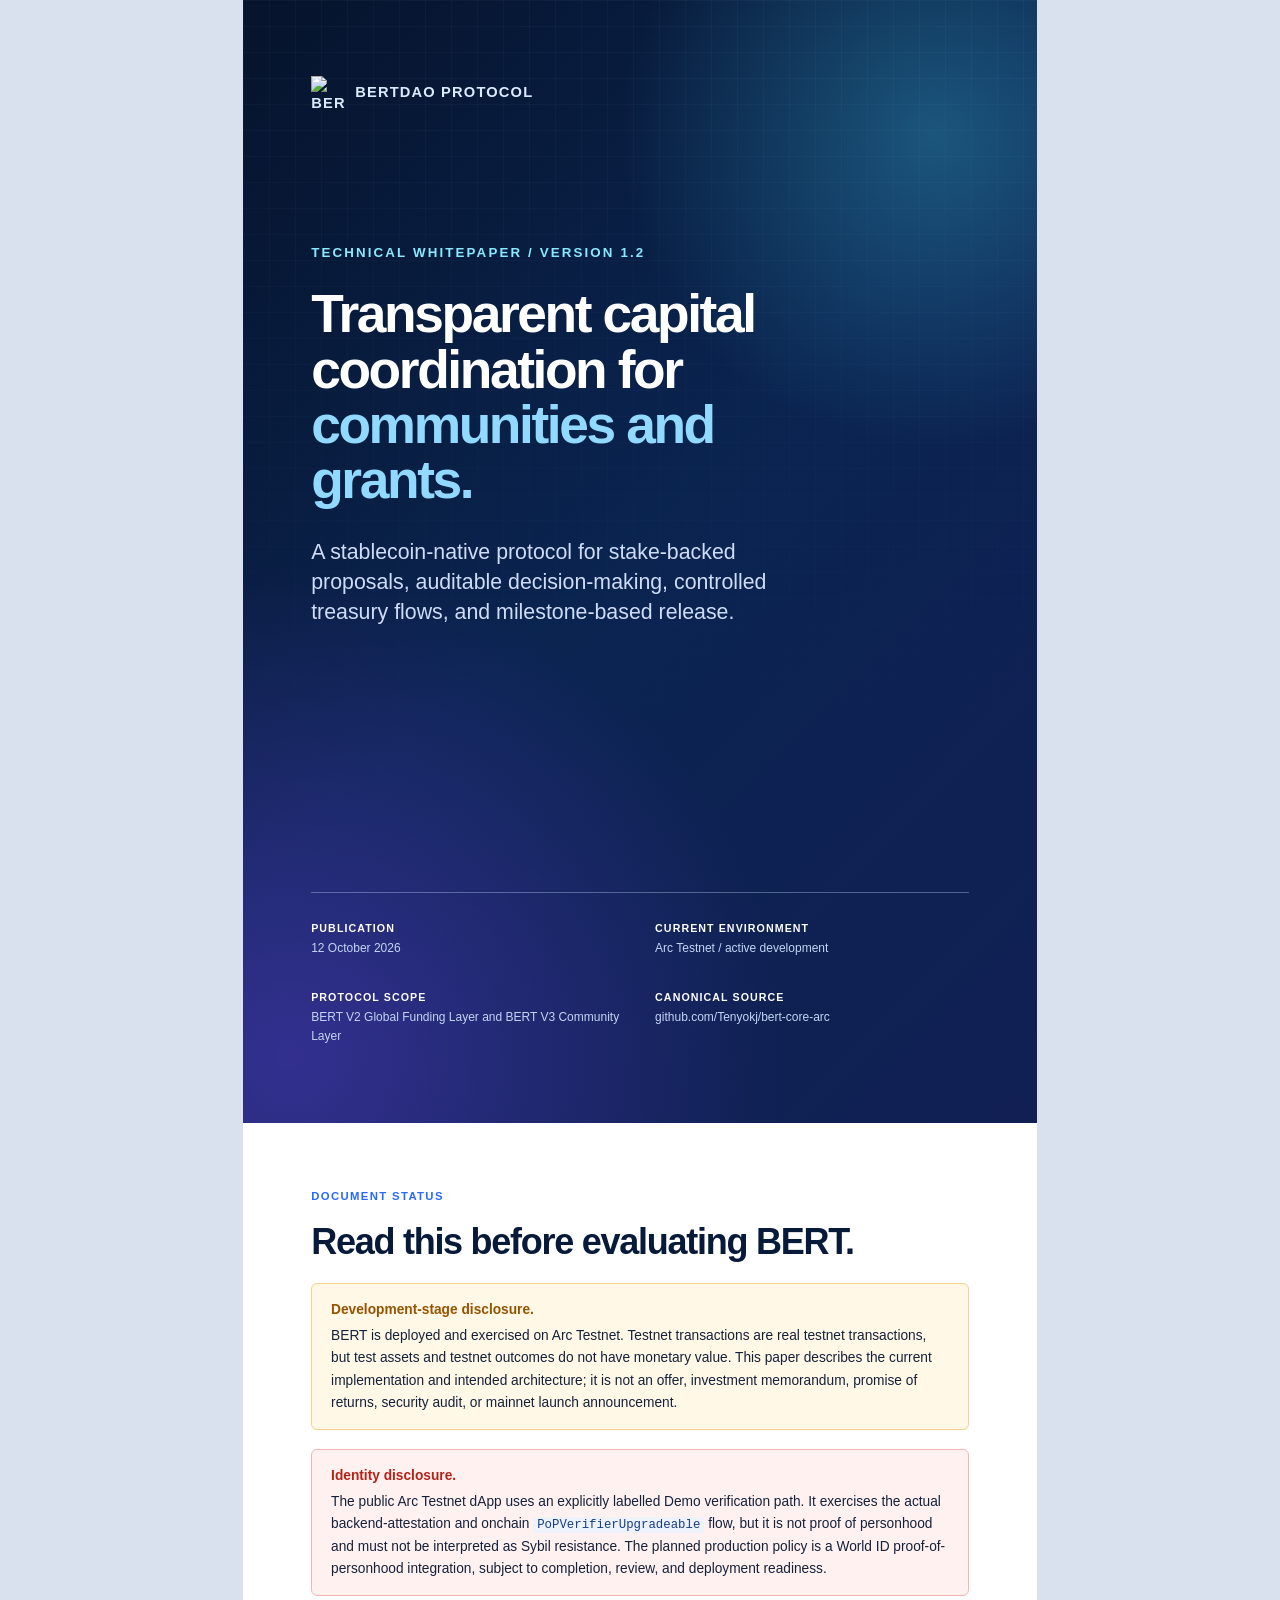
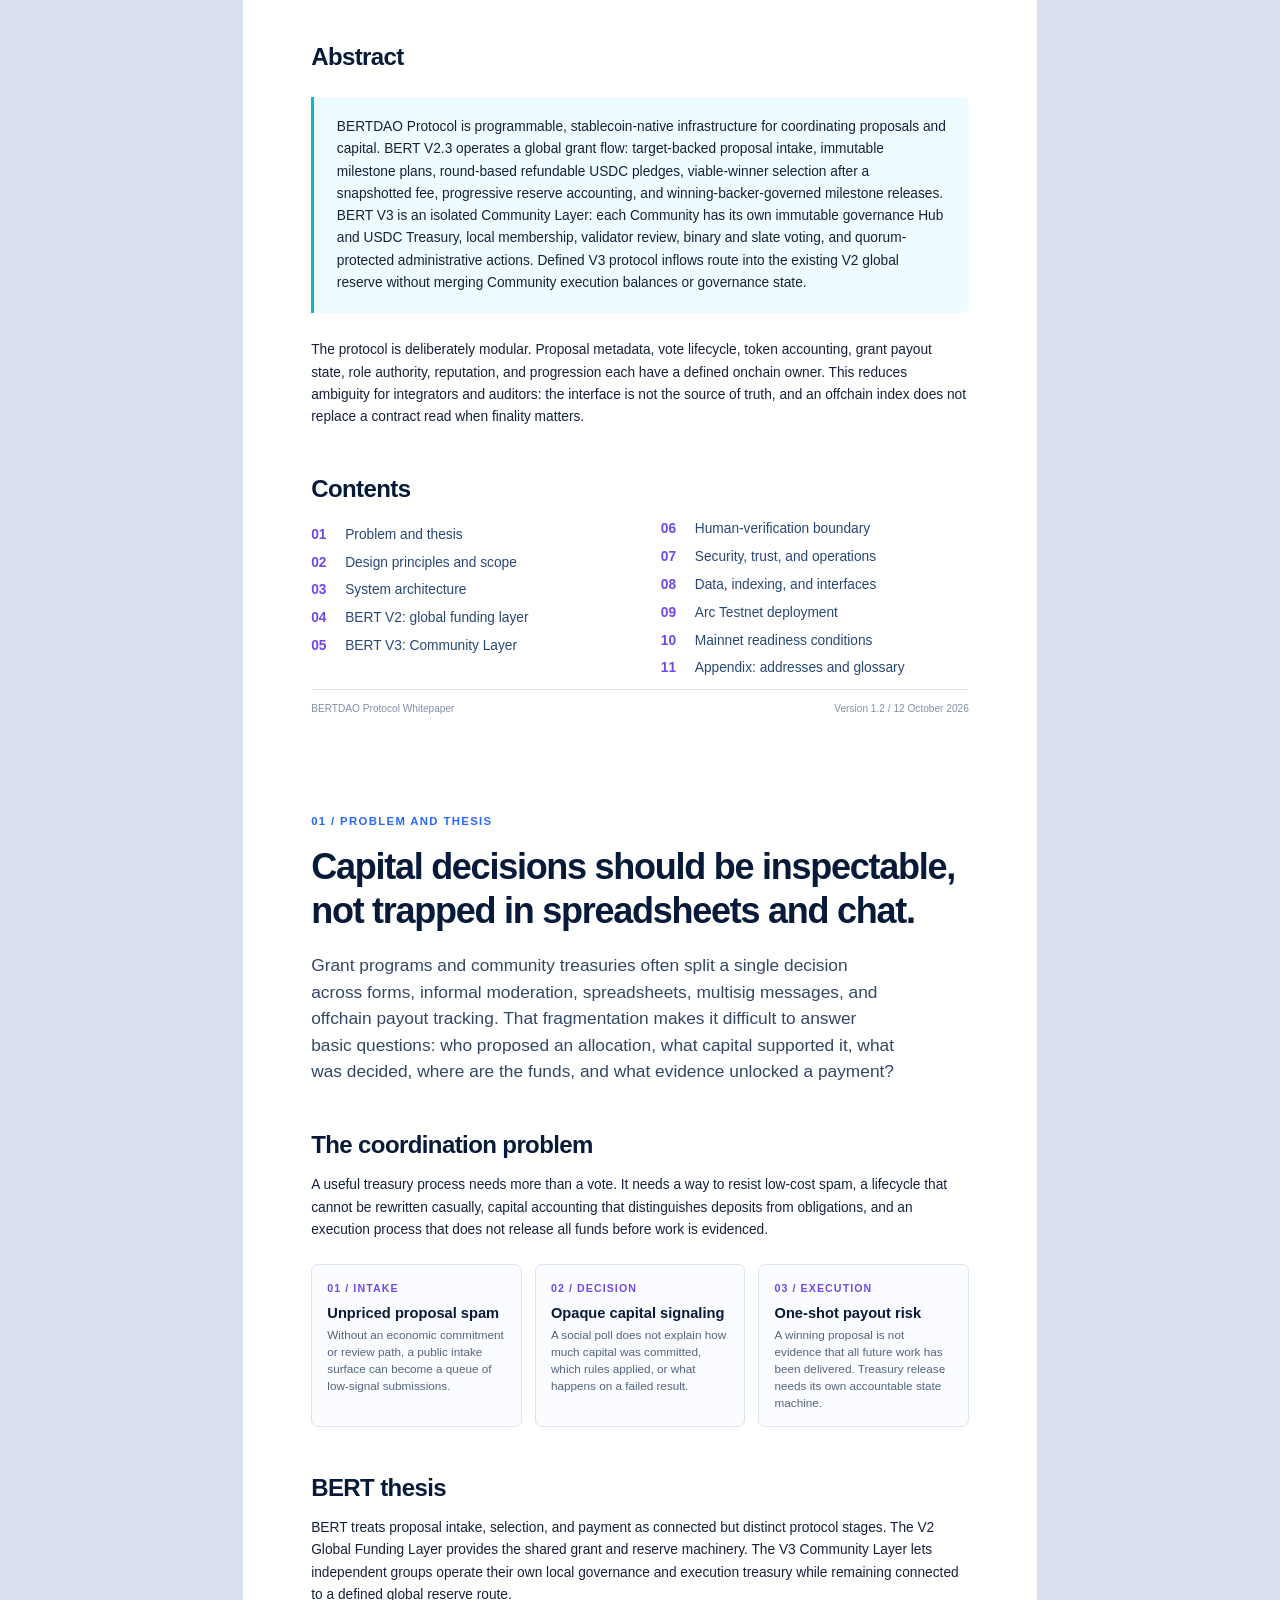
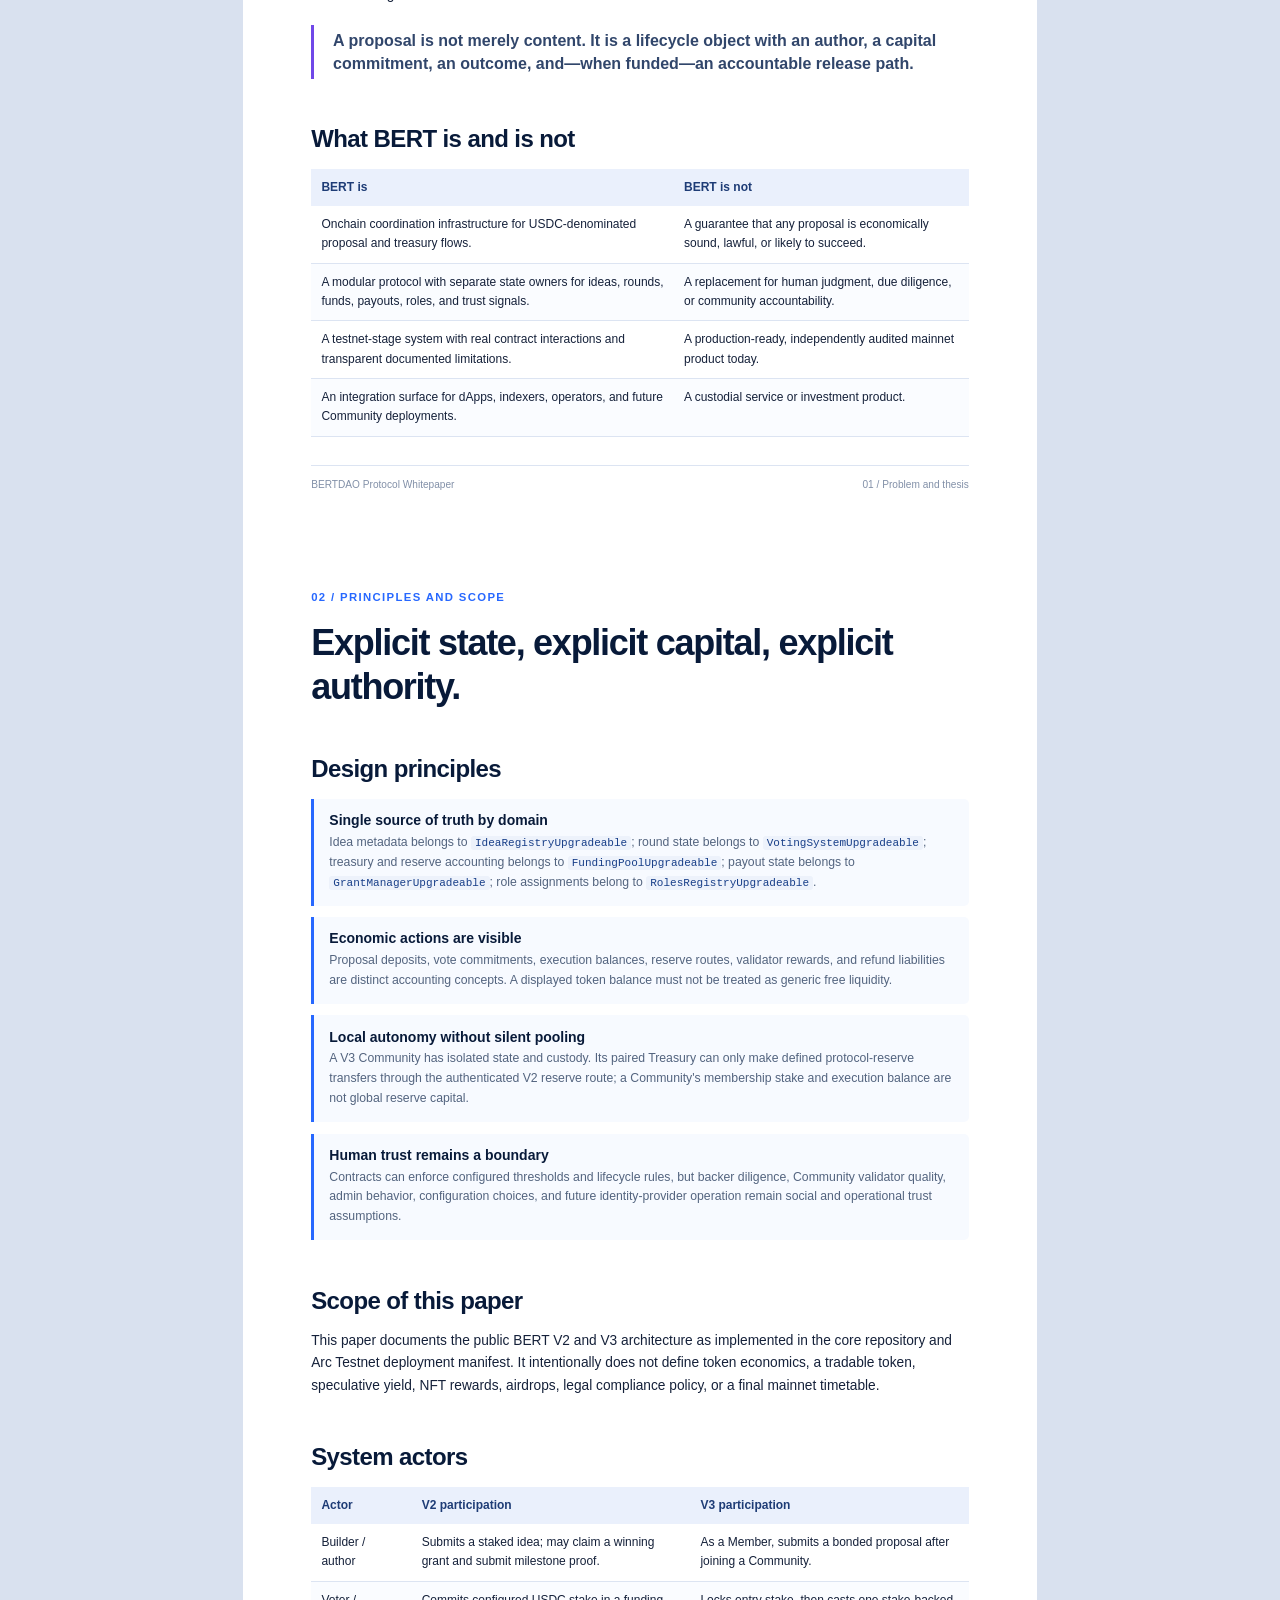
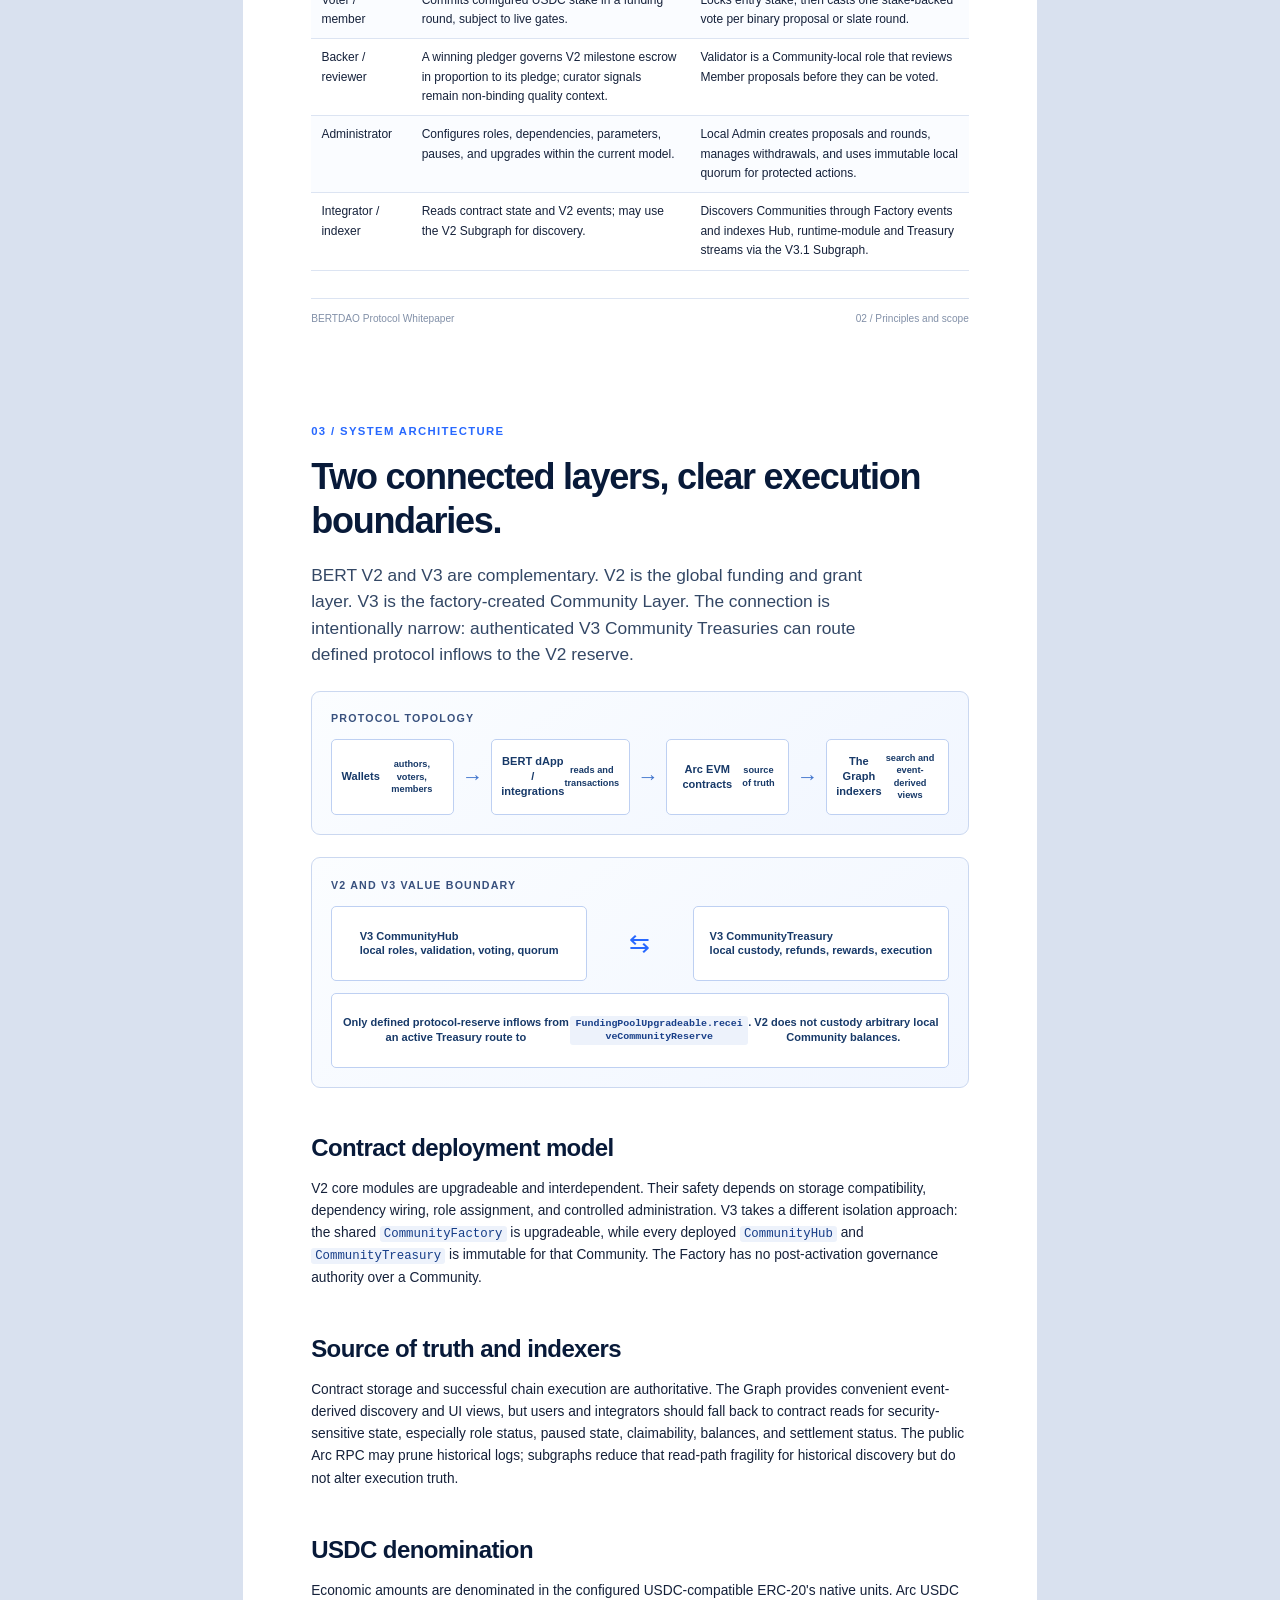
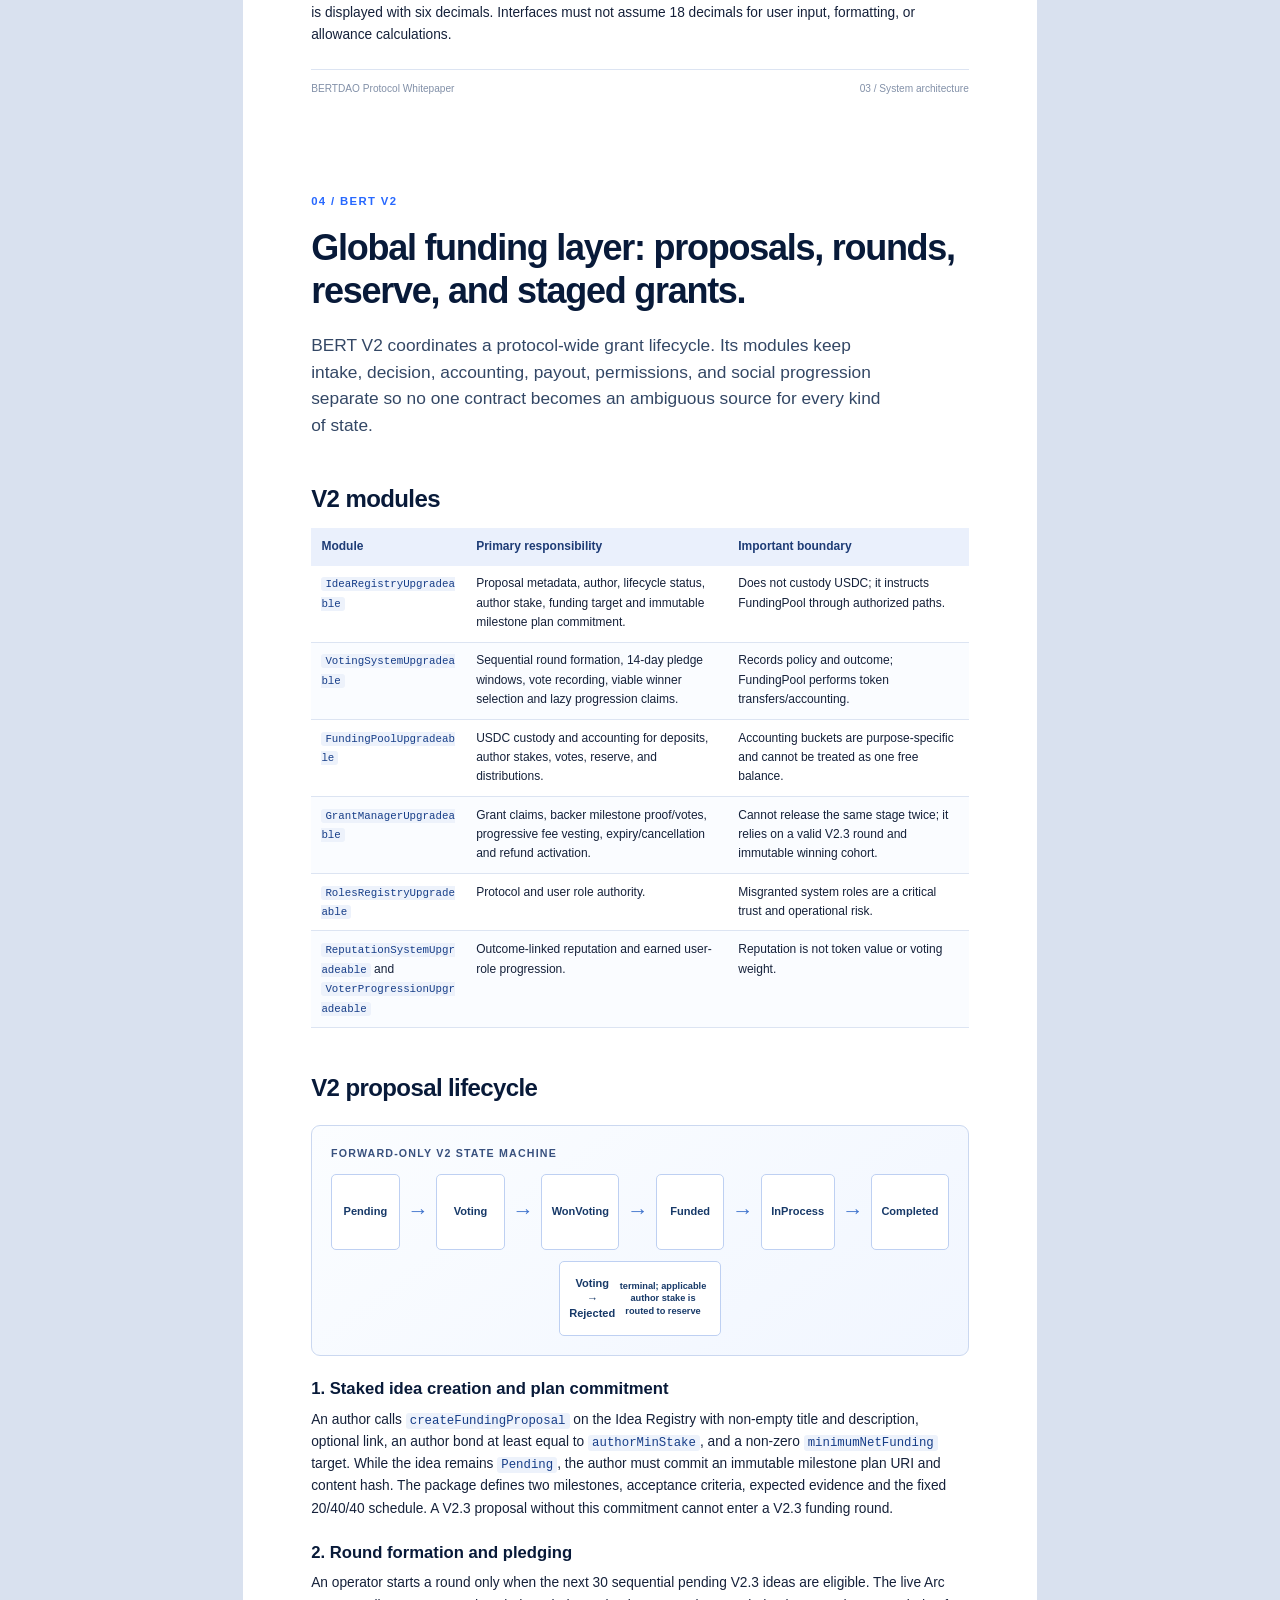
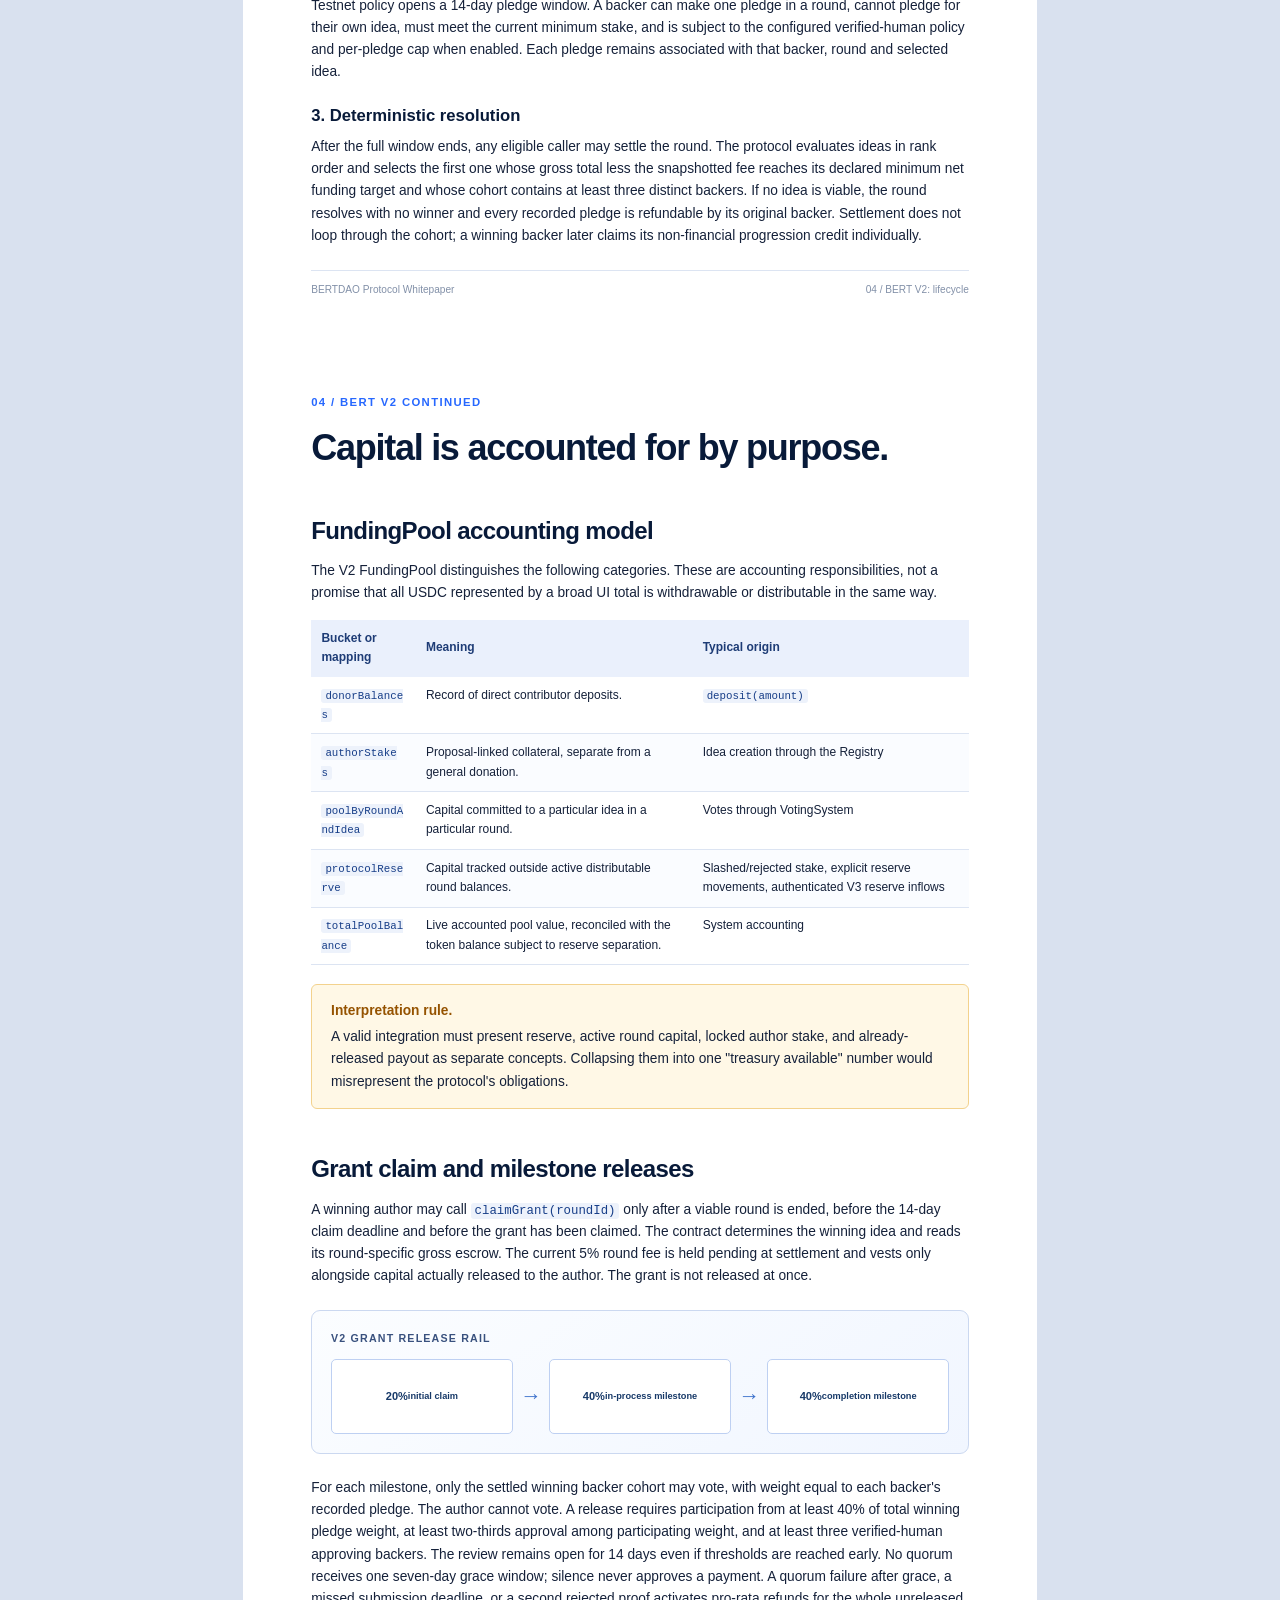
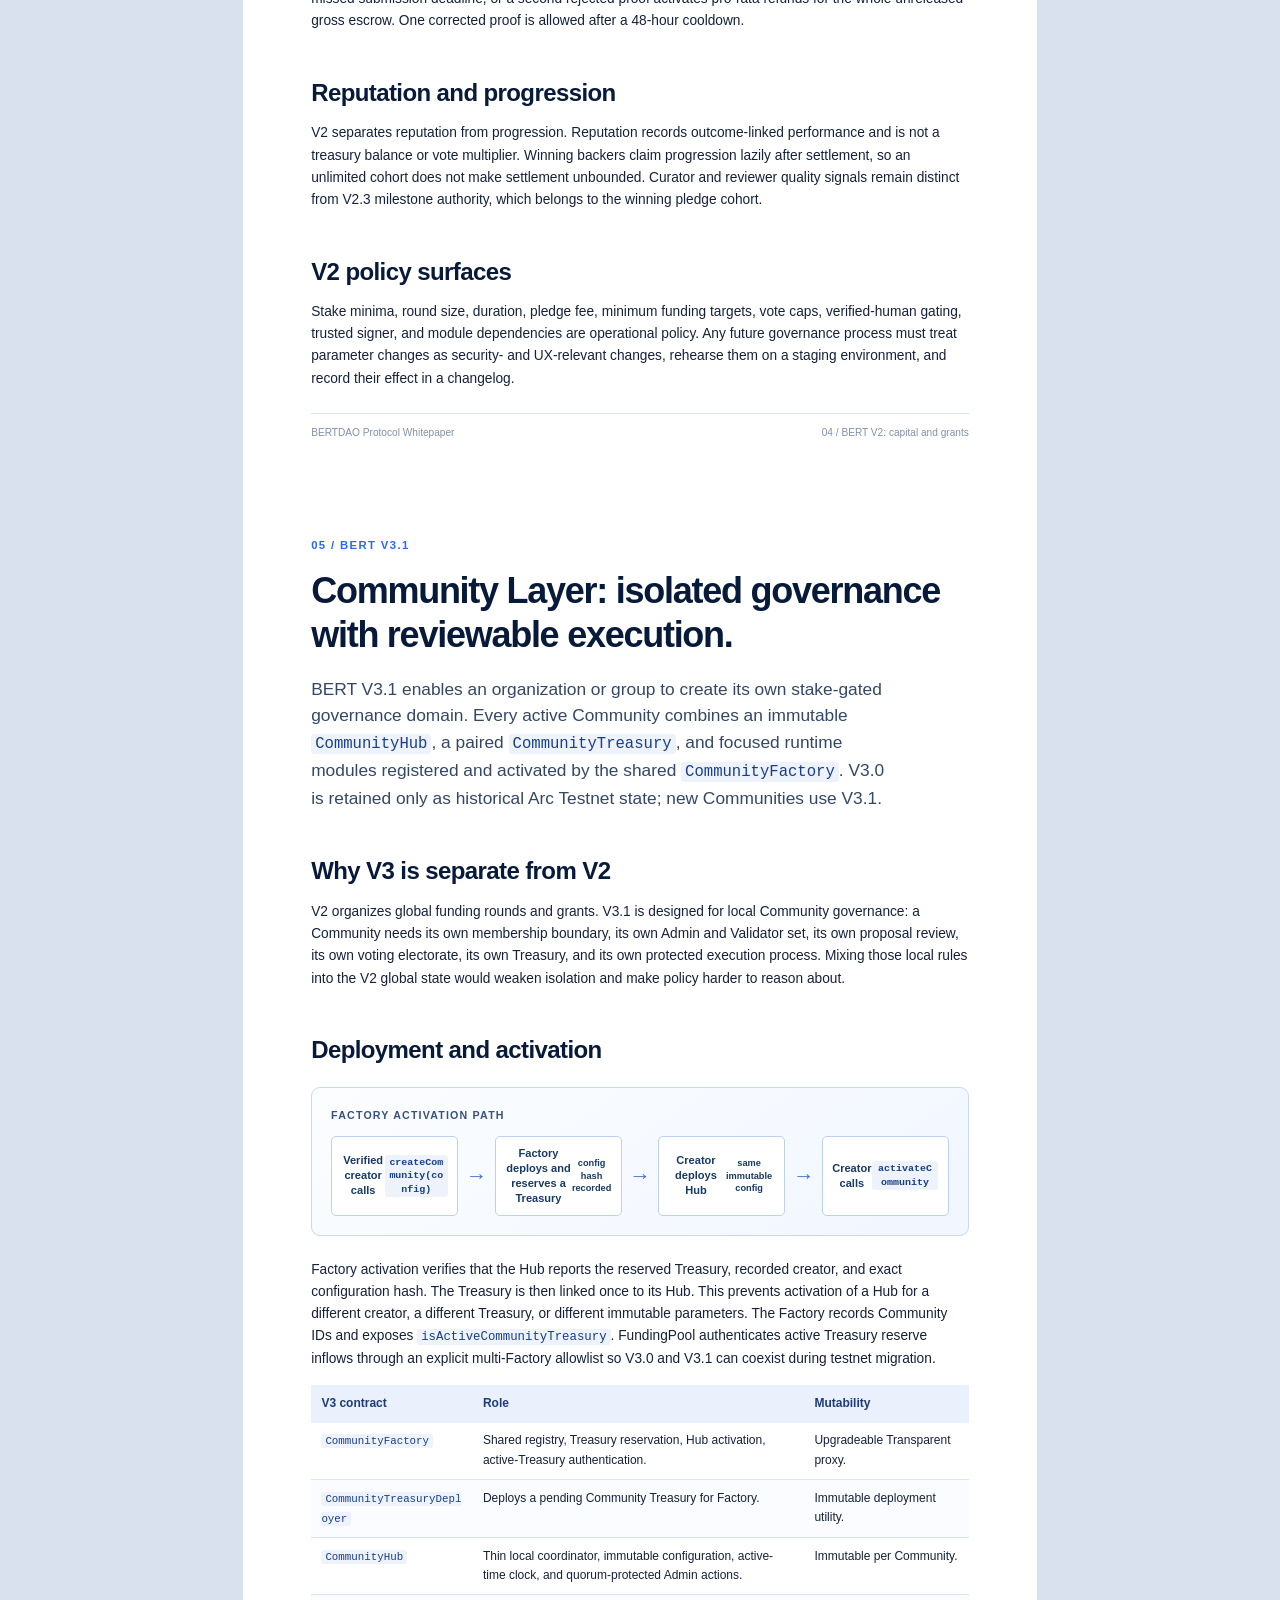
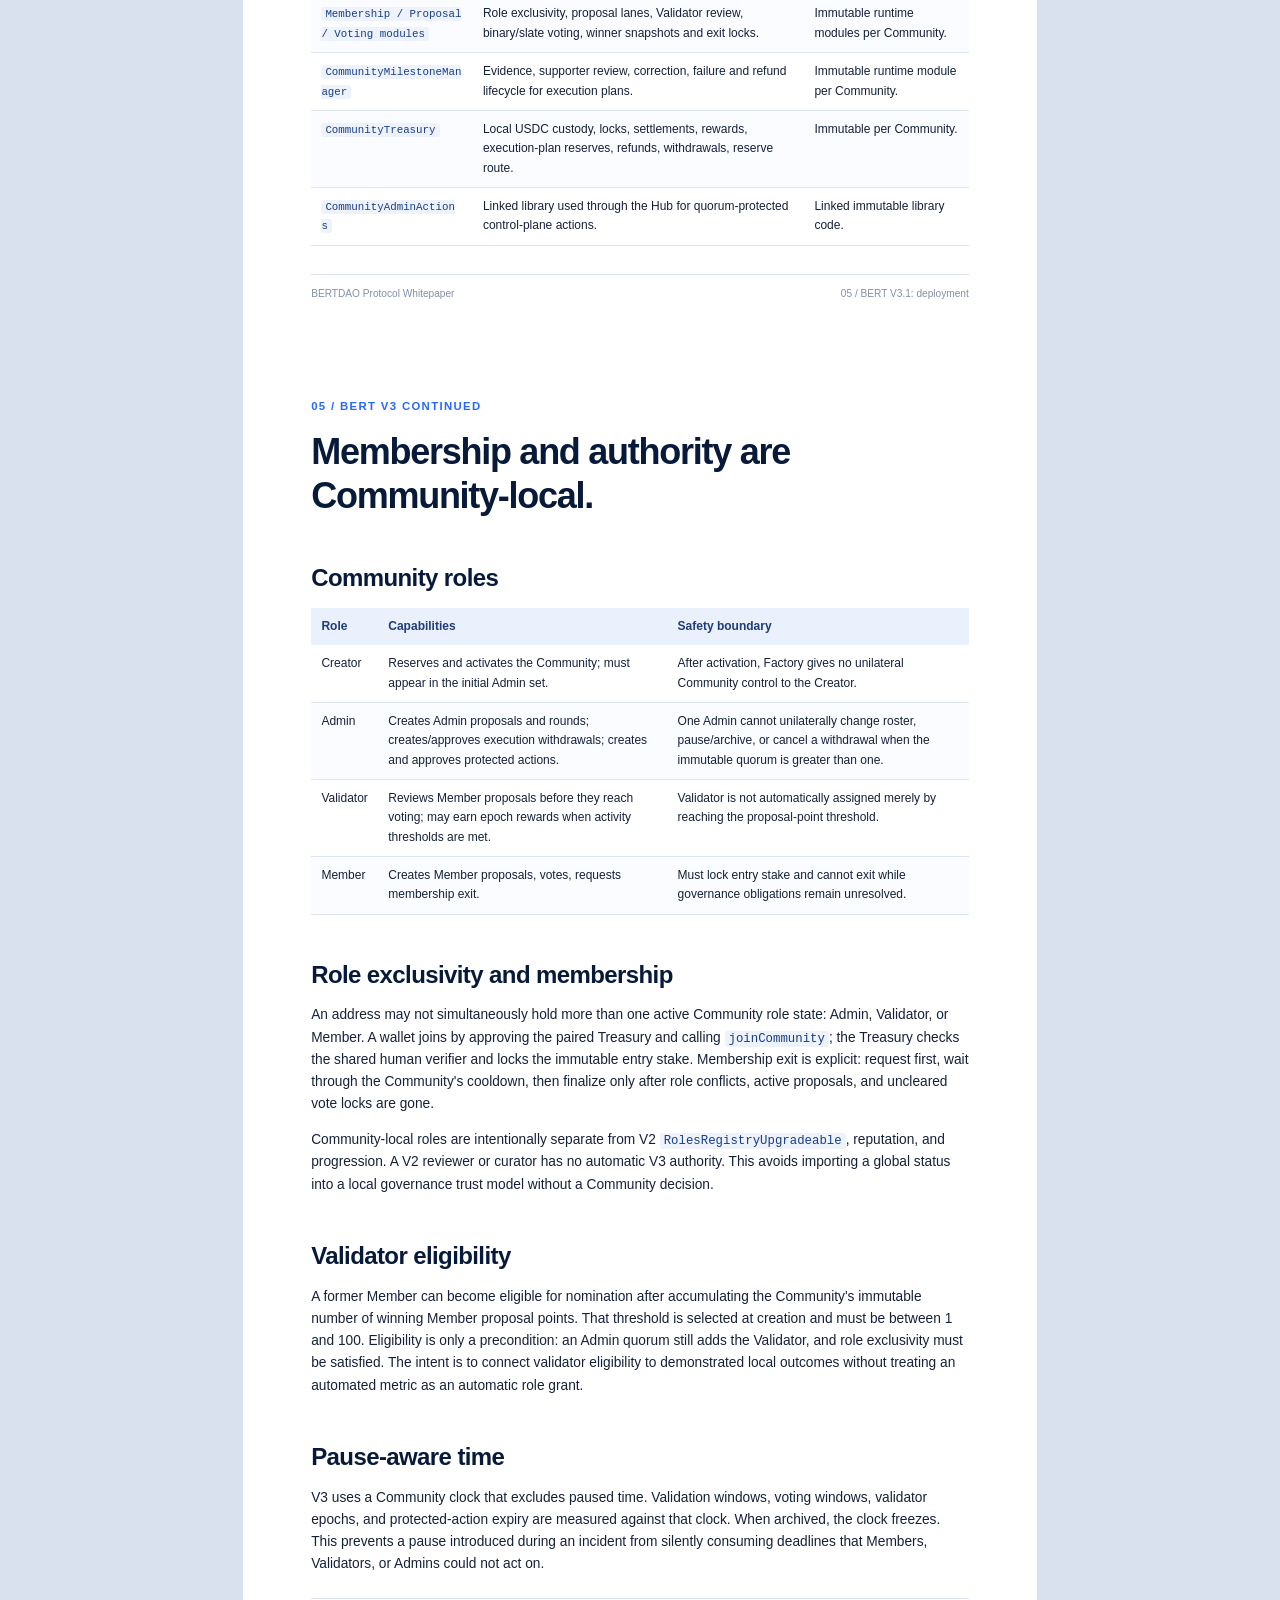
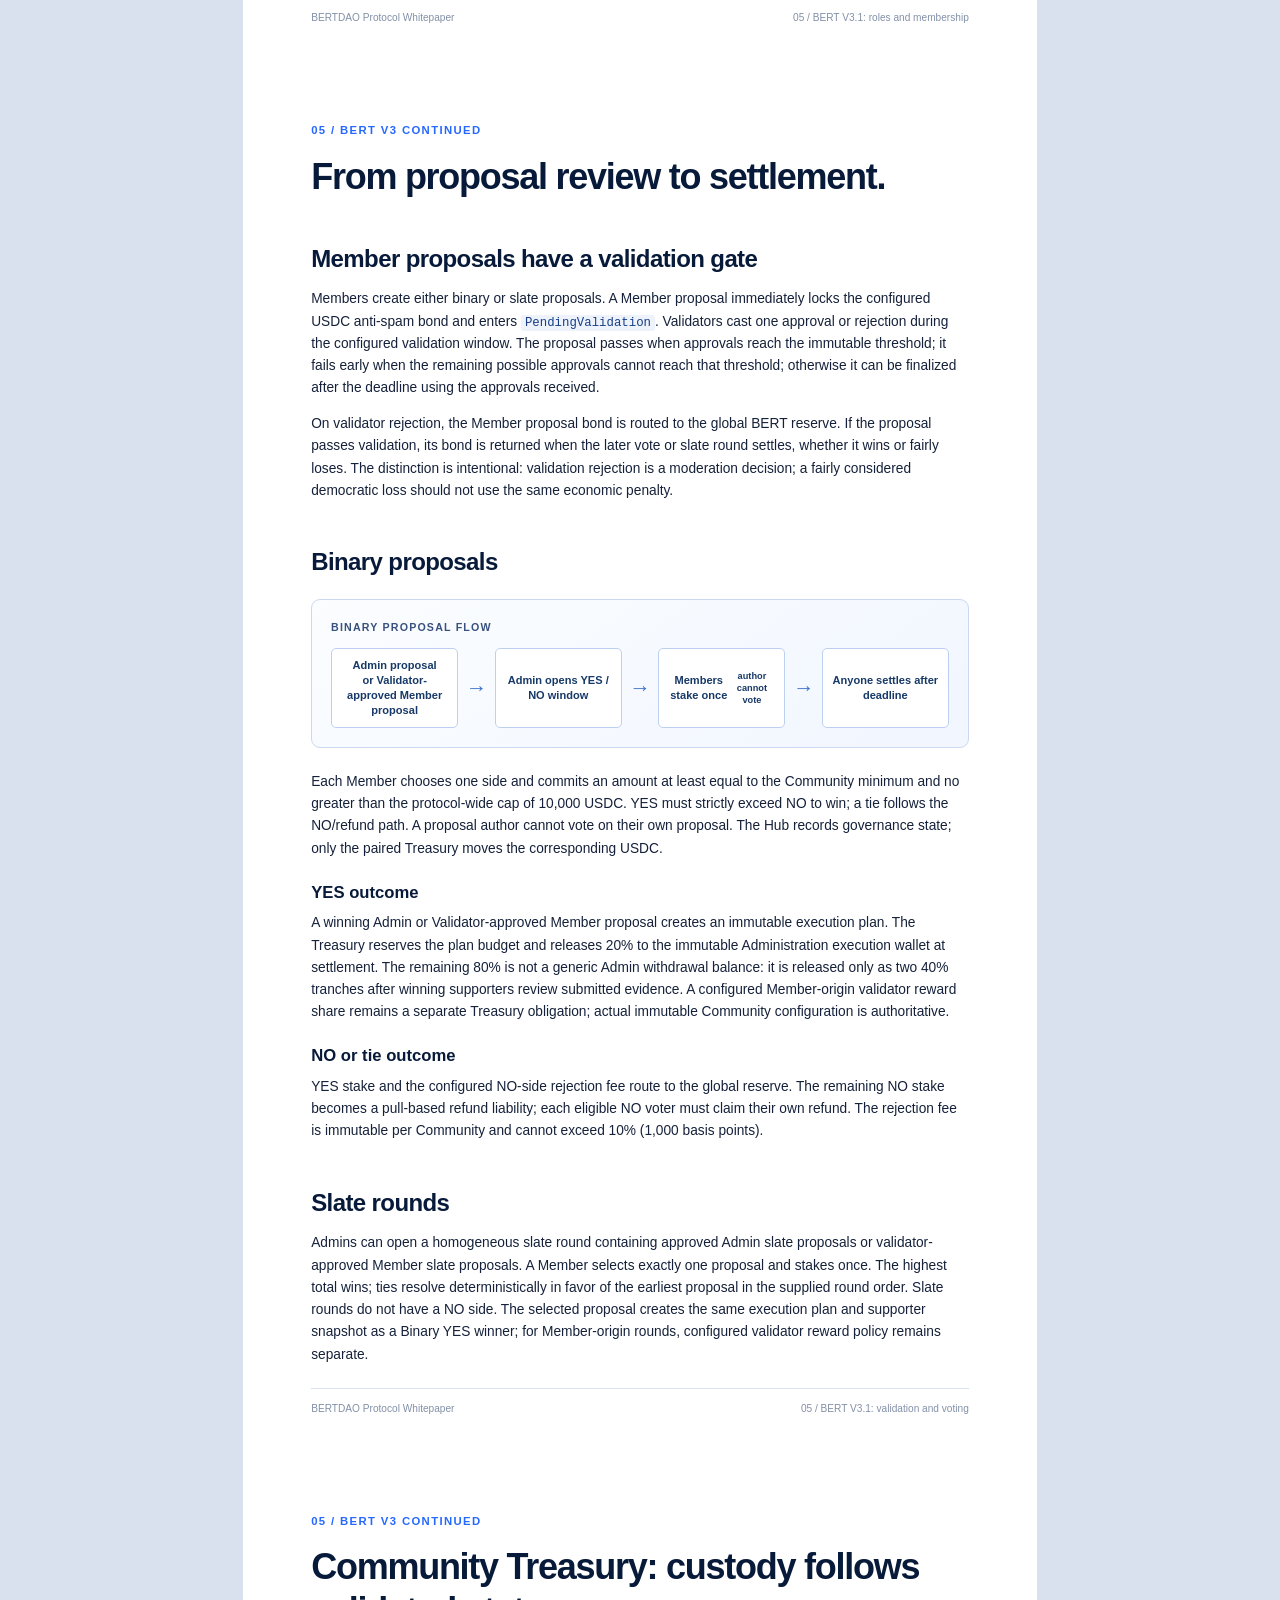
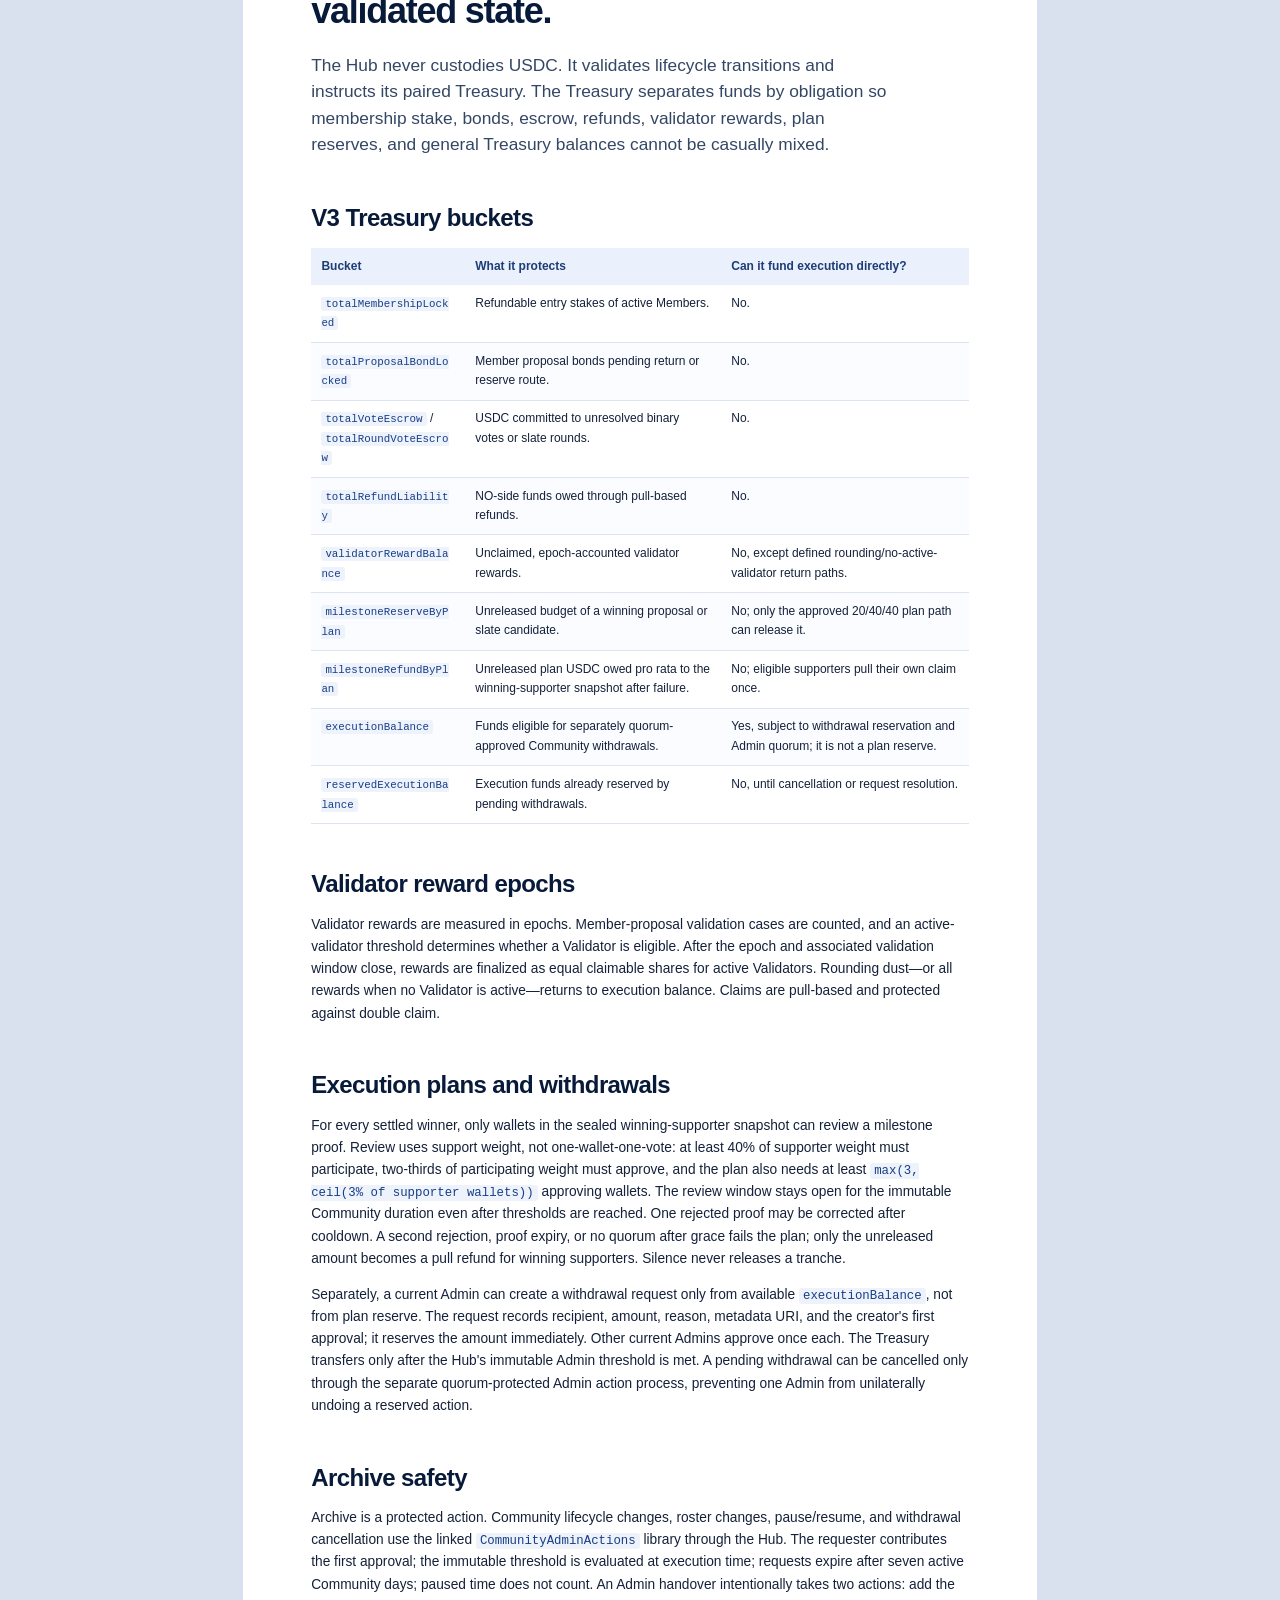
==== commit d3f73acc: "docs: publish V3.1 contributor and tester guides" ====
--- a/whitepaper/BERTDAO-Protocol-Whitepaper.html
+++ b/whitepaper/BERTDAO-Protocol-Whitepaper.html
@@ -217,7 +217,7 @@
           <tr><td>Voter / member</td><td>Commits configured USDC stake in a funding round, subject to live gates.</td><td>Locks entry stake, then casts one stake-backed vote per binary proposal or slate round.</td></tr>
           <tr><td>Backer / reviewer</td><td>A winning pledger governs V2 milestone escrow in proportion to its pledge; curator signals remain non-binding quality context.</td><td>Validator is a Community-local role that reviews Member proposals before they can be voted.</td></tr>
           <tr><td>Administrator</td><td>Configures roles, dependencies, parameters, pauses, and upgrades within the current model.</td><td>Local Admin creates proposals and rounds, manages withdrawals, and uses immutable local quorum for protected actions.</td></tr>
-          <tr><td>Integrator / indexer</td><td>Reads contract state and V2 events; may use the V2 Subgraph for discovery.</td><td>Discovers Communities through Factory events and indexes Hub/Treasury event streams via the V3 Subgraph.</td></tr>
+          <tr><td>Integrator / indexer</td><td>Reads contract state and V2 events; may use the V2 Subgraph for discovery.</td><td>Discovers Communities through Factory events and indexes Hub, runtime-module and Treasury streams via the V3.1 Subgraph.</td></tr>
         </tbody>
       </table>
       <div class="footer"><span>BERTDAO Protocol Whitepaper</span><span>02 / Principles and scope</span></div>
@@ -489,7 +489,7 @@
         </tbody>
       </table>
       <h2>V3 discovery model</h2>
-      <p>The V3 Subgraph indexes the Factory and uses Community Hub event templates so newly activated Communities can become discoverable without hardcoding each Hub address into the frontend. This supports Community directories, role rosters reconstructed from role events, proposal history, rounds, Treasury activity, and lifecycle displays. Contract reads remain necessary where a current record decides whether a write action may proceed.</p>
+      <p>The V3.1 Subgraph indexes the Factory and uses dynamic Hub, Membership, Proposal, Voting, Milestone, Winner Snapshot and Treasury templates so newly activated Communities can become discoverable without hardcoding their runtime addresses into the frontend. This supports Community directories, role rosters, proposal history, rounds, winner cohorts, milestone activity, Treasury activity and lifecycle displays. Contract reads remain necessary where a current record decides whether a write action may proceed.</p>
       <h2>Developer safeguards</h2>
       <ul>
         <li>Format Arc USDC with six decimals; do not assume an 18-decimal token.</li>
@@ -506,7 +506,7 @@
           <tr><td>Developer documentation</td><td><a href="https://bertdao-docs.vercel.app">https://bertdao-docs.vercel.app</a></td></tr>
           <tr><td>Core contracts</td><td><a href="https://github.com/Tenyokj/bert-core-arc">github.com/Tenyokj/bert-core-arc</a></td></tr>
           <tr><td>V2 Subgraph</td><td><a href="https://thegraph.com/studio/subgraph/bert-arc-testnet/">thegraph.com/studio/subgraph/bert-arc-testnet</a></td></tr>
-          <tr><td>V3 Subgraph</td><td><a href="https://thegraph.com/studio/subgraph/bert-v-3-arc-testnet/">thegraph.com/studio/subgraph/bert-v-3-arc-testnet</a></td></tr>
+          <tr><td>V3.1 Subgraph</td><td><a href="https://thegraph.com/studio/subgraph/bert-v-3-1-arc-testnet/">thegraph.com/studio/subgraph/bert-v-3-1-arc-testnet</a></td></tr>
         </tbody>
       </table>
       <div class="footer"><span>BERTDAO Protocol Whitepaper</span><span>08 / Data and developer interfaces</span></div>
@@ -515,14 +515,14 @@
     <section class="page page-break" id="testnet">
       <p class="eyebrow">09 / Arc Testnet</p>
       <h1>Public deployment registry and current boundary.</h1>
-      <p class="lead">The following addresses identify the active Arc Testnet deployment as of the V2.3 release on 7 October 2026. They are not mainnet addresses and must never be reused as assumptions for a future production deployment. The listed V3 addresses are V3.0 historical infrastructure; V3.1 is a separate modular release and its address manifest is published only after its reviewed testnet deployment.</p>
+      <p class="lead">The following addresses identify the active Arc Testnet deployment as of the V3.1 release on 12 October 2026. They are not mainnet addresses and must never be reused as assumptions for a future production deployment. V3.0 is historical testnet infrastructure; new Community creation and V3 integrations use the modular V3.1 Factory.</p>
       <h2>Network</h2>
       <table>
         <tbody>
           <tr><th>Network</th><td>Arc Testnet</td></tr>
           <tr><th>Chain ID</th><td><code>5042002</code></td></tr>
           <tr><th>USDC-compatible token</th><td class="address">0x3600000000000000000000000000000000000000</td></tr>
-          <tr><th>V3.0 Factory deployment block</th><td><code>61277385</code></td></tr>
+          <tr><th>V3.1 Factory deployment block</th><td><code>66809847</code></td></tr>
         </tbody>
       </table>
       <h2>V2.3 release anchors</h2>
@@ -550,16 +550,31 @@
           <tr><td>ReputationSystemUpgradeable</td><td class="address">0x3594C46983460733F6470f7b61De2f3bB2918a81</td></tr>
         </tbody>
       </table>
-      <h2>Historical V3.0 infrastructure addresses</h2>
+      <h2>Current V3.1 Community Layer addresses</h2>
       <table>
         <thead><tr><th>Contract</th><th>Address</th></tr></thead>
         <tbody>
-          <tr><td>CommunityFactory proxy</td><td class="address">0x811fFb3B53d43e608Ee4dF854aa1BdC471F37589</td></tr>
-          <tr><td>CommunityTreasuryDeployer</td><td class="address">0x84594a42E59789C687e9397a994D71CFfa522409</td></tr>
-          <tr><td>CommunityAdminActions library</td><td class="address">0x5EA79A8a98f588aa342f53baCBC8729A6Ea1177E</td></tr>
-        </tbody>
-      </table>
-      <div class="callout warning"><strong>Operational note.</strong> The deployment manifest is the canonical repository record for addresses and upgrade transactions. A UI, whitepaper, or social post may become stale; operators and integrators must verify against the latest manifest and chain state before acting. V3.1 must be allowlisted in FundingPool alongside, not instead of, V3.0 before its first Community can route protocol reserve.</div>
+          <tr><td>CommunityFactory proxy</td><td class="address">0xe16Cd61a21feA97393e6eEE3A7F7A26828021dD0</td></tr>
+          <tr><td>CommunityTreasuryDeployer</td><td class="address">0x009F80F6Eab73806655B10E2A5f42Ed3F2A9125b</td></tr>
+          <tr><td>CommunityMembershipModuleDeployer</td><td class="address">0x1bC3fe5821B88d4Dcf5253Ee860D21eCEe235010</td></tr>
+          <tr><td>CommunityProposalModuleDeployer</td><td class="address">0xe7421a97D168825E048E29eb70196918d71c5a7D</td></tr>
+          <tr><td>CommunityVotingModuleDeployer</td><td class="address">0xb3f60c1dB662b1d62F9Aa7652F95B62D819FfA6d</td></tr>
+          <tr><td>CommunityMilestoneModuleDeployer</td><td class="address">0xdb7846846011792cf9c70391078a0399E8a91569</td></tr>
+          <tr><td>CommunityAdminActions library</td><td class="address">0x889A087A90cf711D86B208681ea8AfE668479303</td></tr>
+        </tbody>
+      </table>
+      <h2>V3.1 release anchors</h2>
+      <table>
+        <thead><tr><th>Action</th><th>Transaction / block</th></tr></thead>
+        <tbody>
+          <tr><td>FundingPool additive Factory-allowlist upgrade</td><td class="address">0x6a3f82c71d2cbc2130908e86b8210b913668508c4afd68551b931a006c048593 (66809444)</td></tr>
+          <tr><td>CommunityFactory deployment</td><td class="address">0x4f60aeca659d275ef8cef0c761441207a83a78012b1006c8a79b3beaca84ec32 (66809847)</td></tr>
+          <tr><td>V3.0 Factory compatibility allowlist</td><td class="address">0x7ccb8902cf7036951820126e051e18ca8508c8cc8349ffc34469d1a25a1cdf74</td></tr>
+          <tr><td>V3.1 Factory authorization</td><td class="address">0x845f814537778cdd61d2e11fe3eb80d4fda9557058212afc3ef884c70f16e66a</td></tr>
+        </tbody>
+      </table>
+      <p>V3.0 Factory <code>0x811fFb3B53d43e608Ee4dF854aa1BdC471F37589</code> remains approved only for historic Community Treasury compatibility. The release preserves its defined reserve route but does not route new V3.1 Communities through it.</p>
+      <div class="callout warning"><strong>Operational note.</strong> The Core release record is the canonical source for addresses and upgrade transactions. A UI, whitepaper, or social post may become stale; operators and integrators must verify the current record and chain state before acting.</div>
       <div class="footer"><span>BERTDAO Protocol Whitepaper</span><span>09 / Arc Testnet deployment</span></div>
     </section>
 
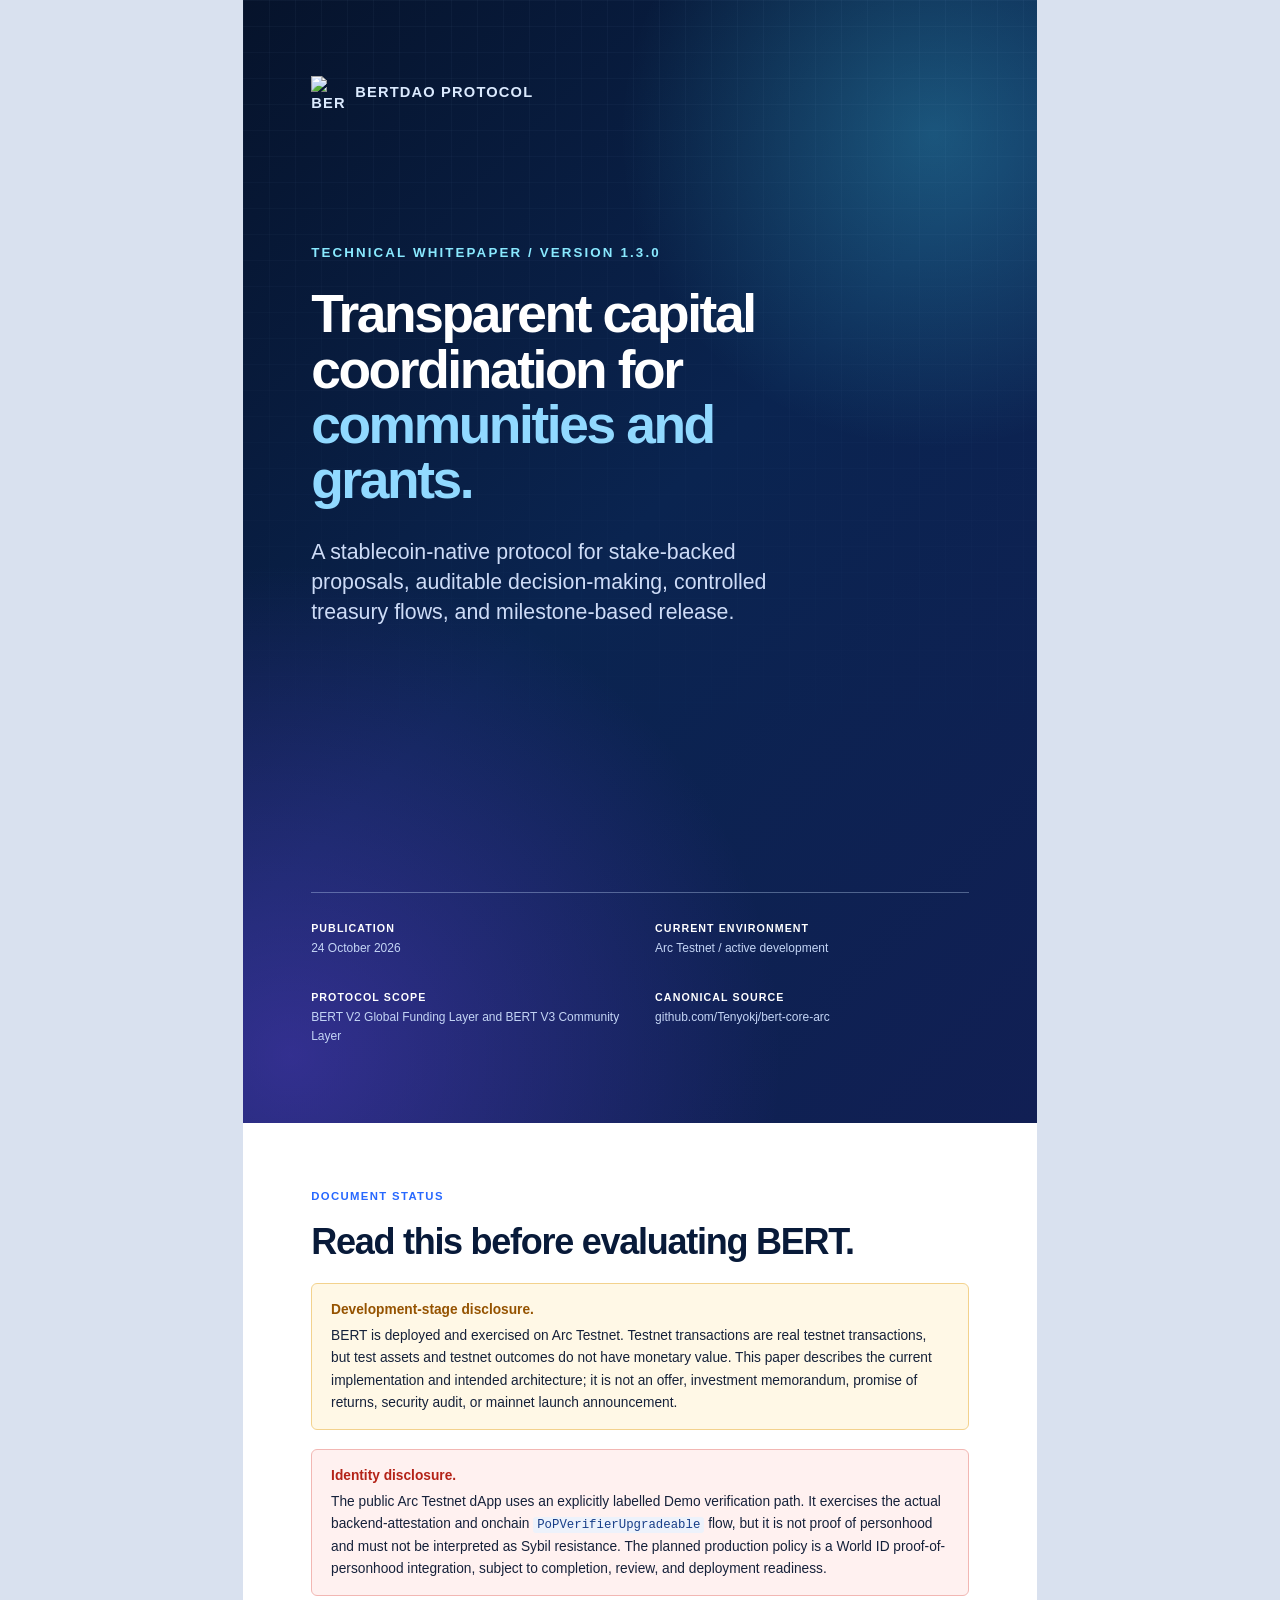
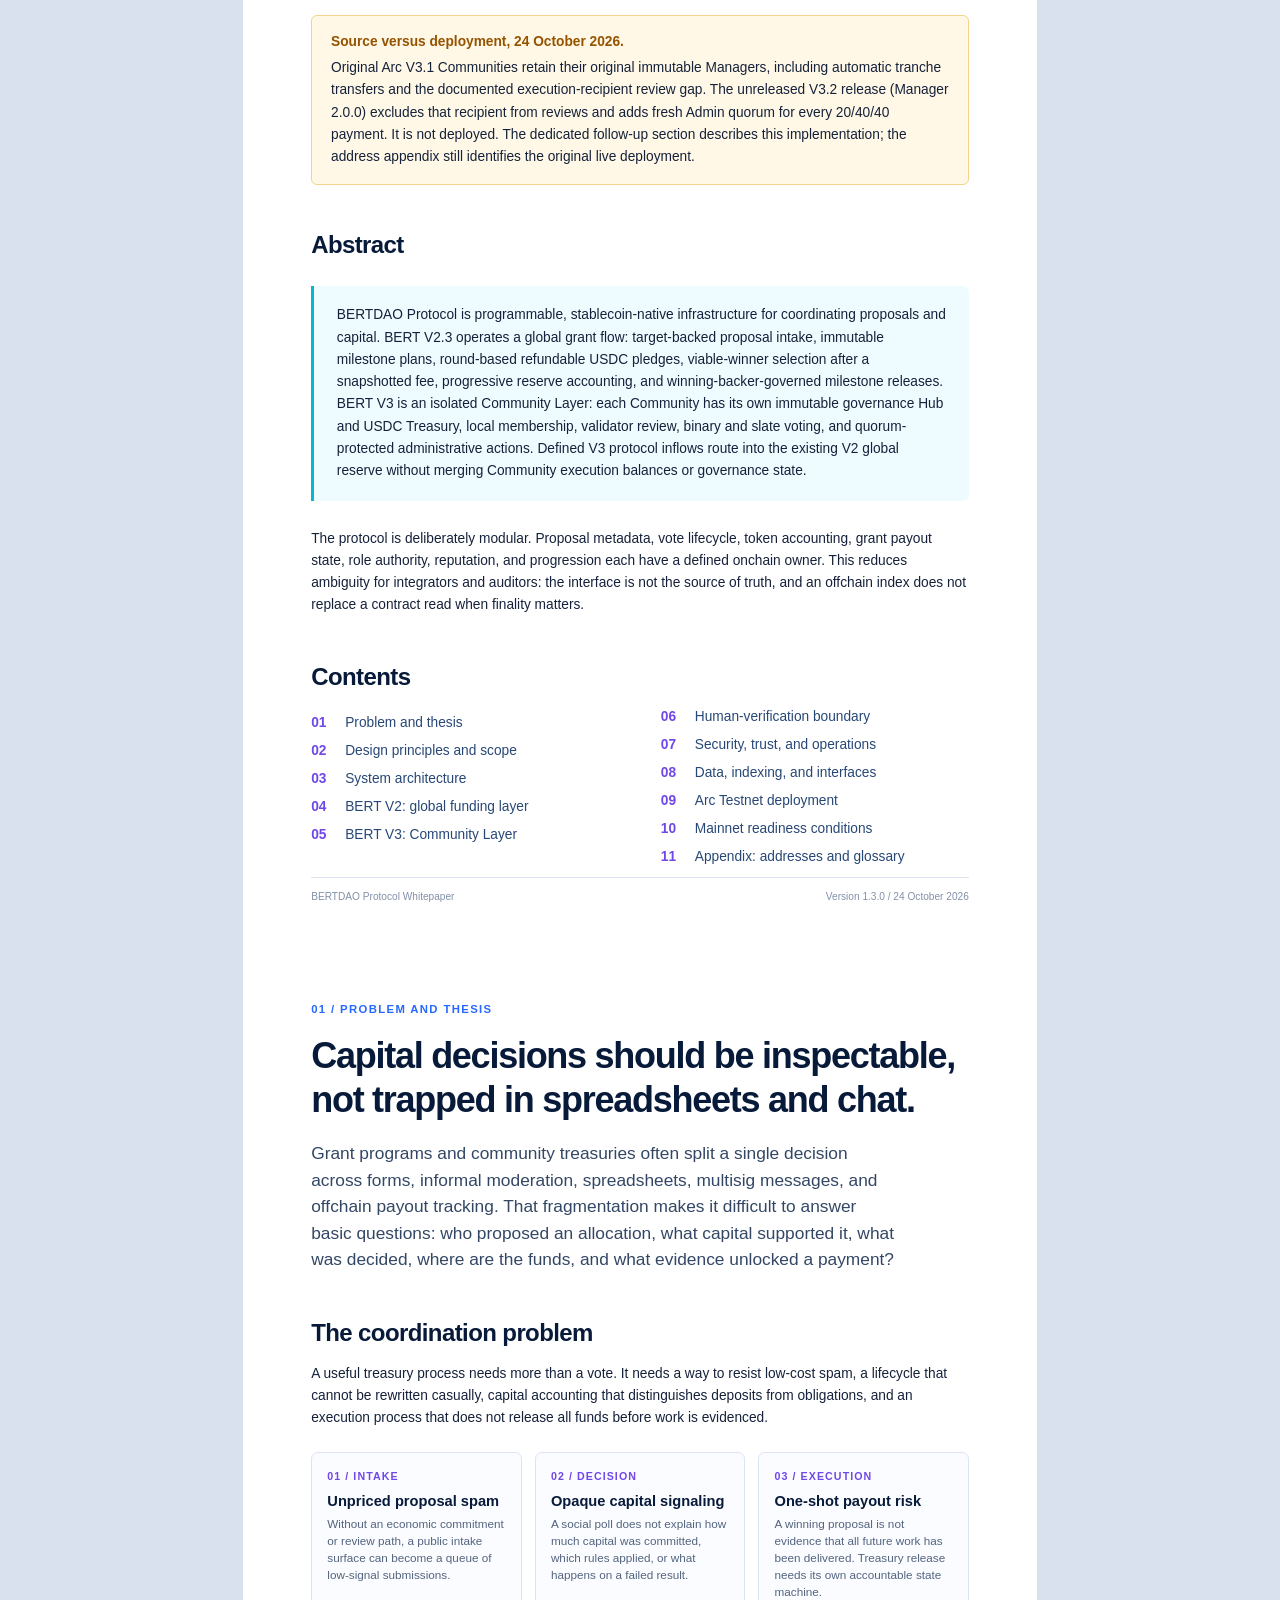
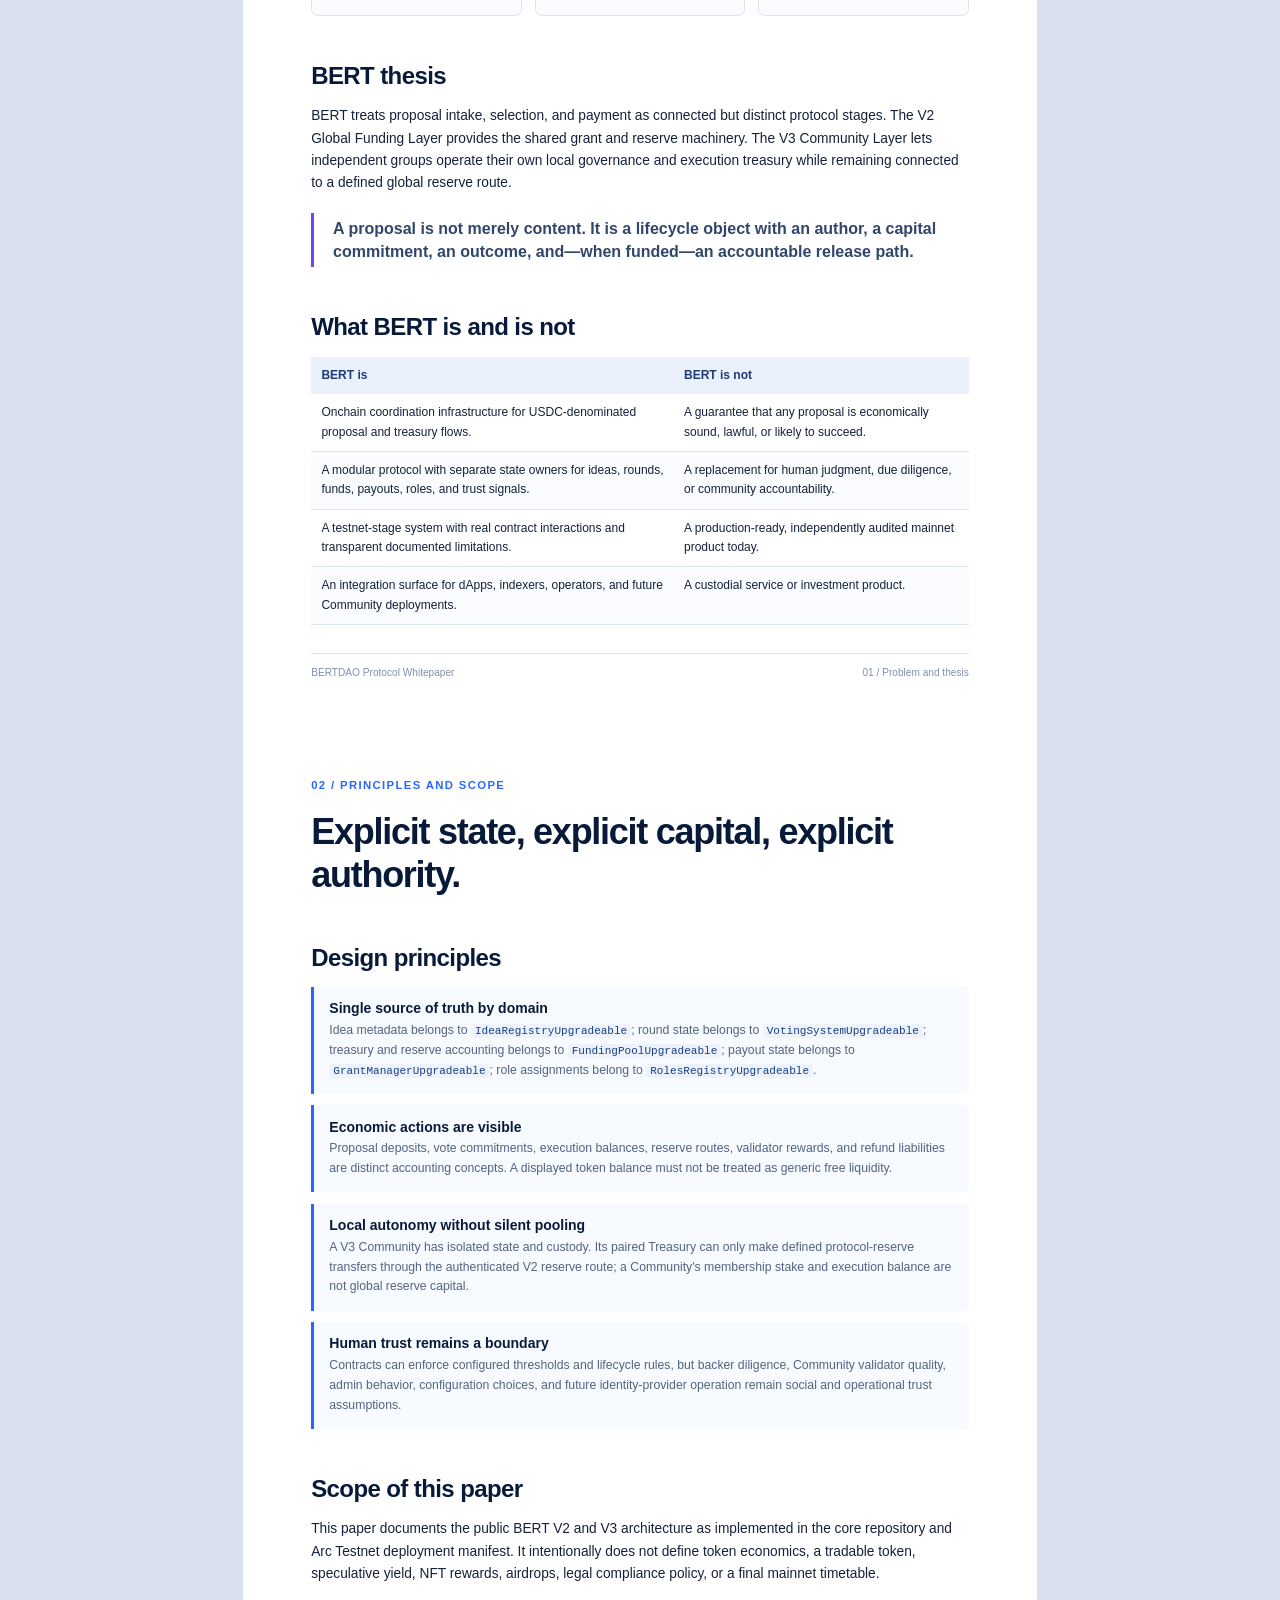
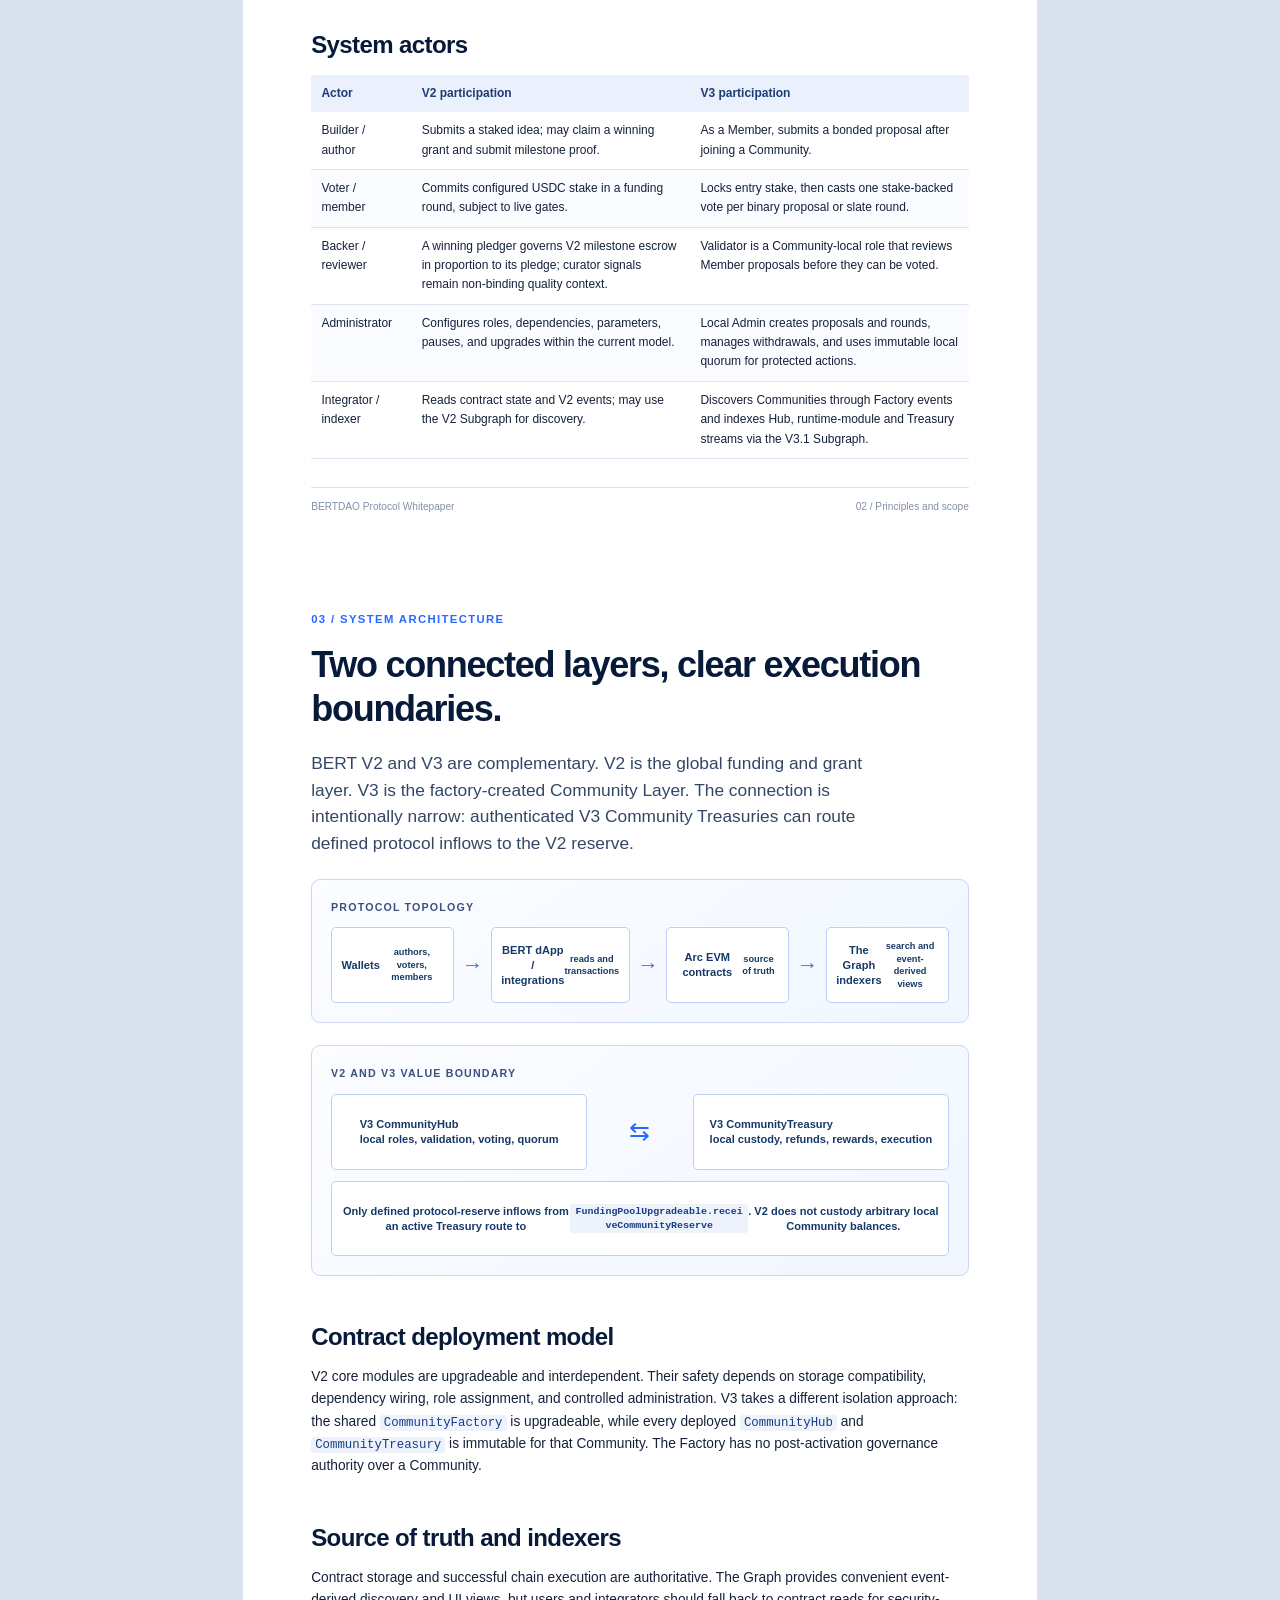
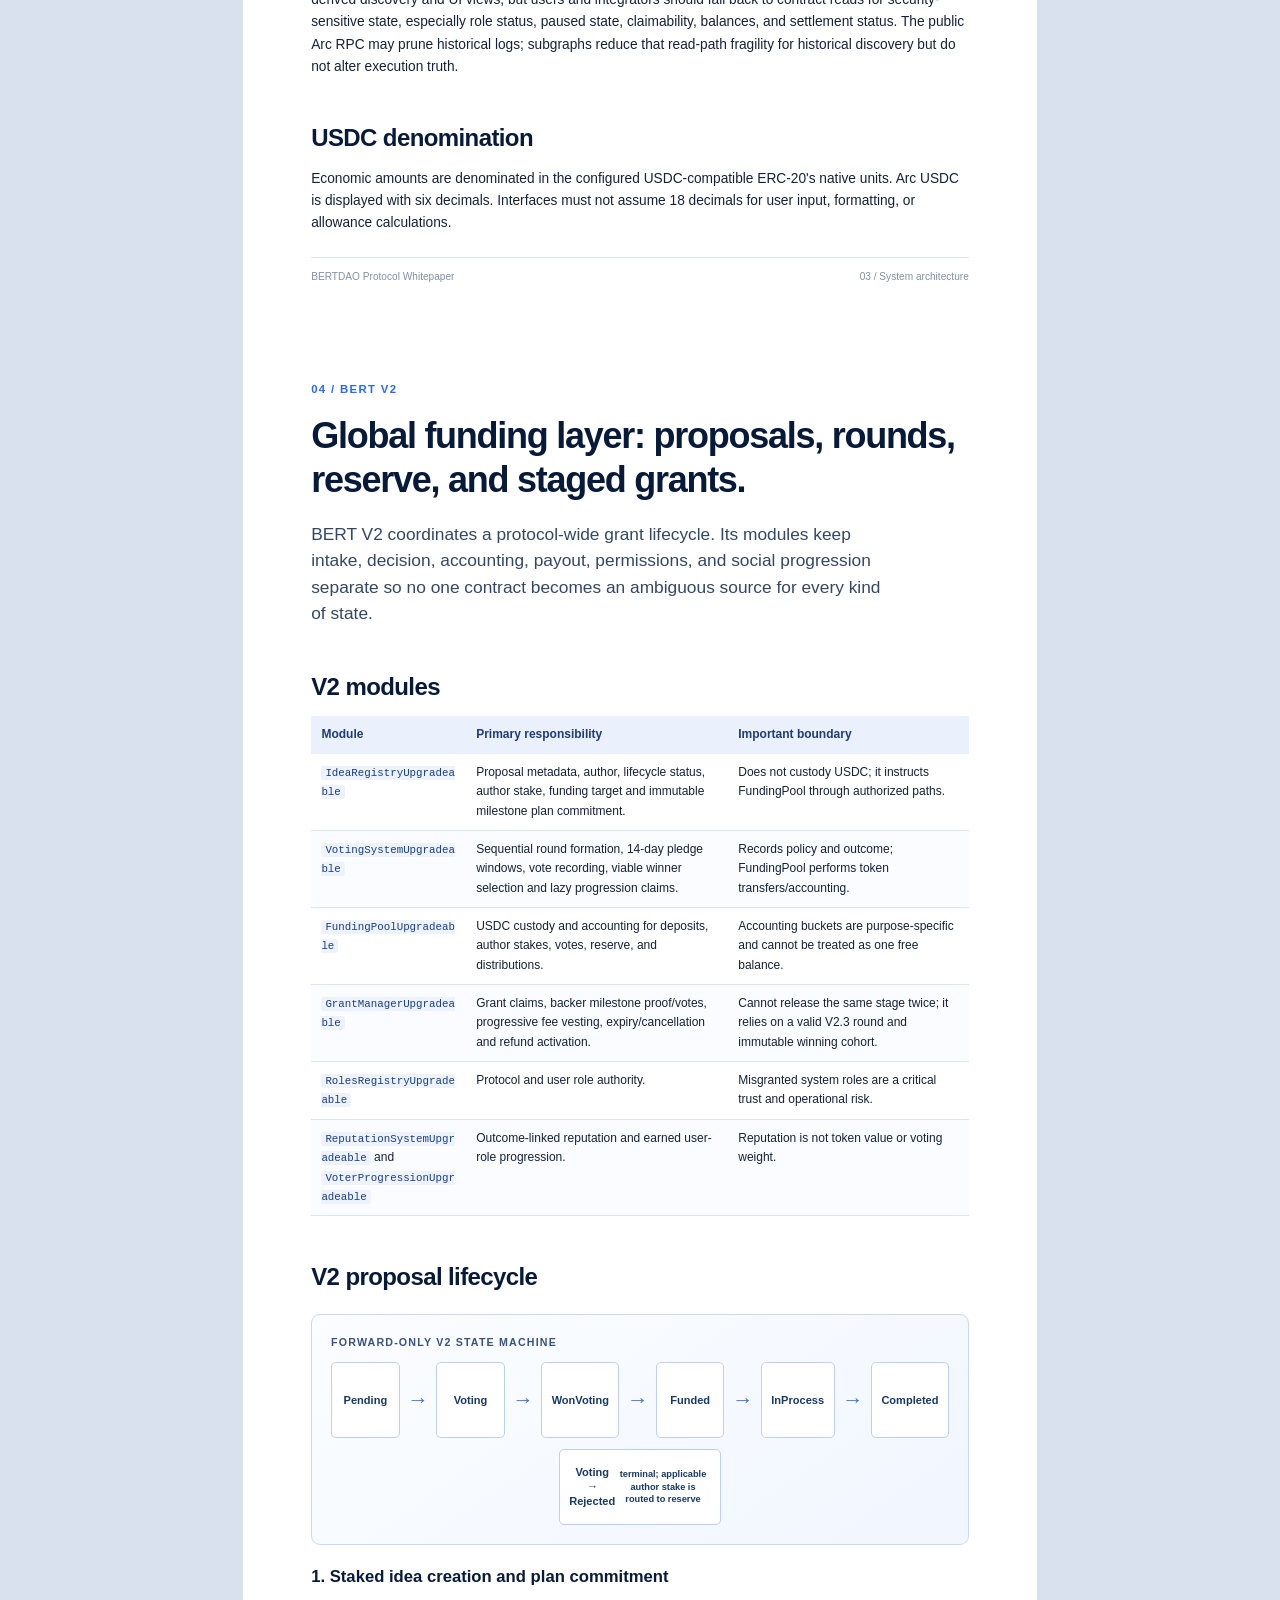
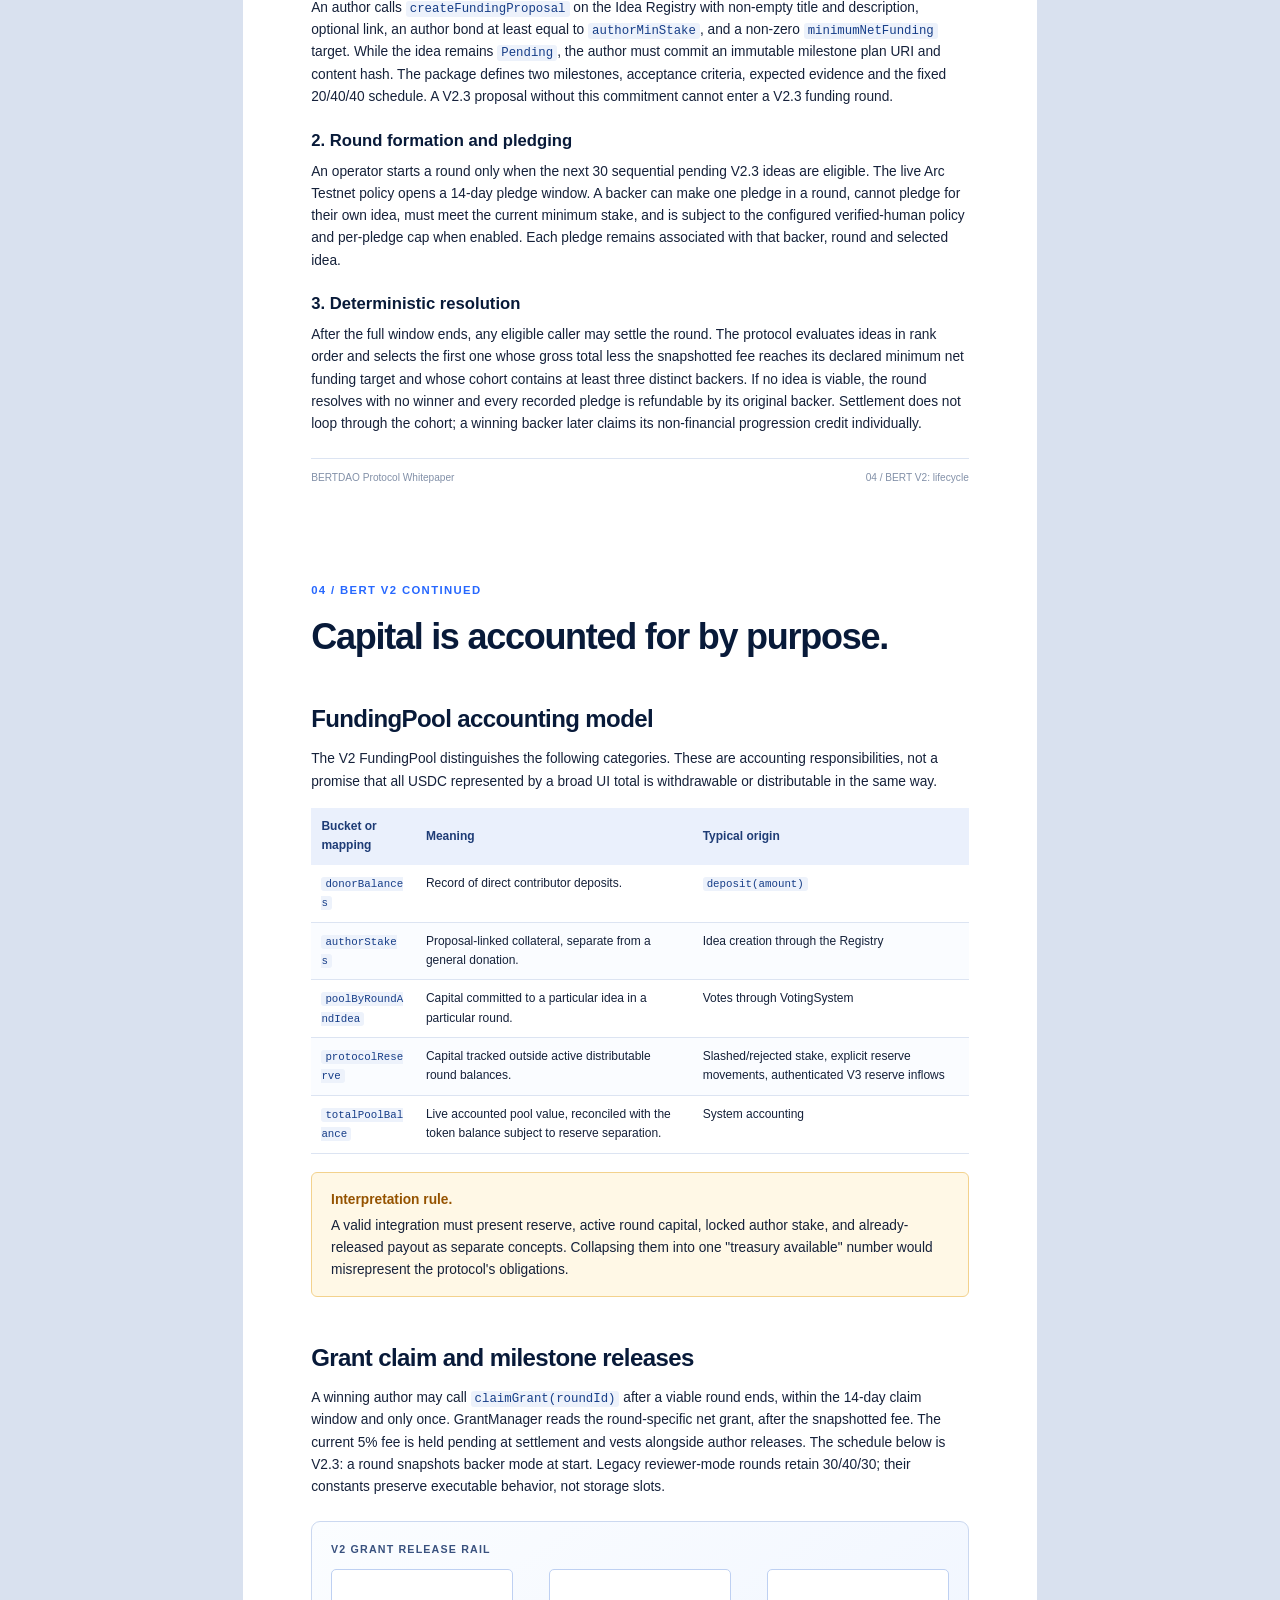
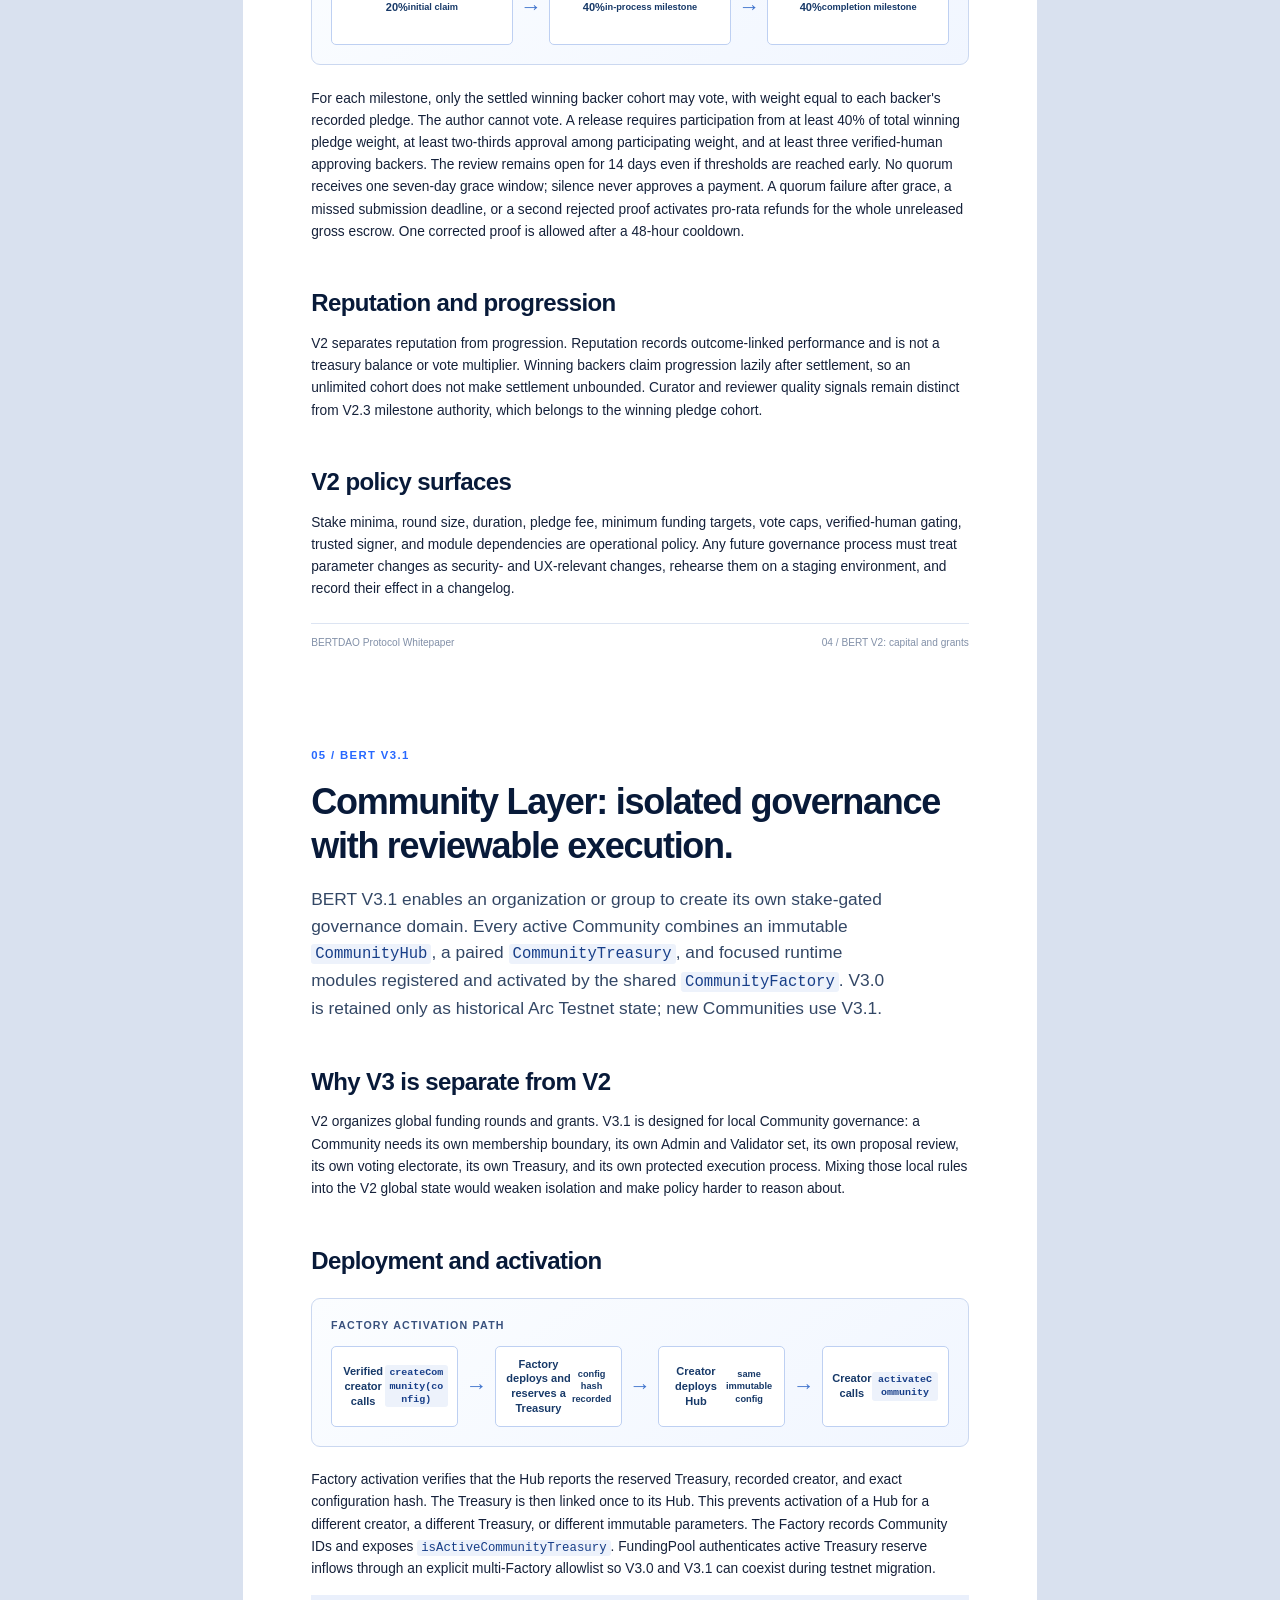
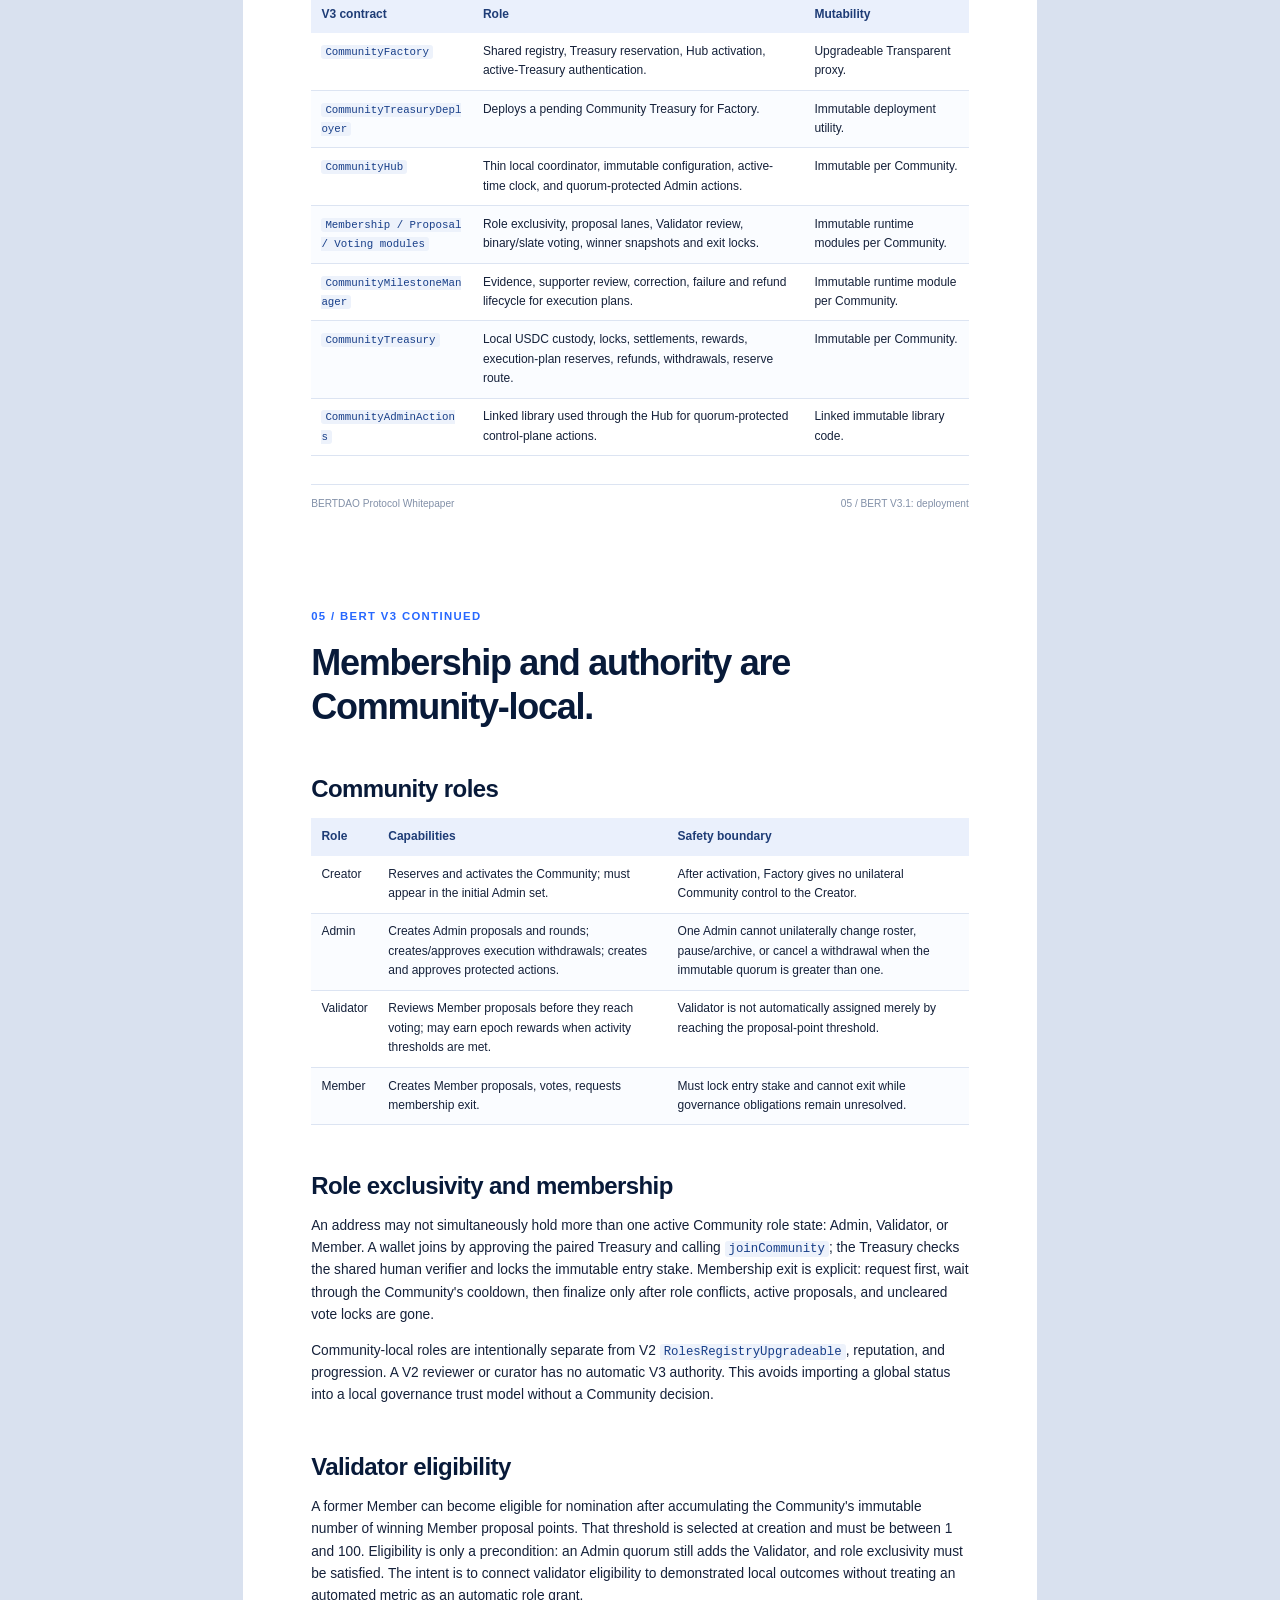
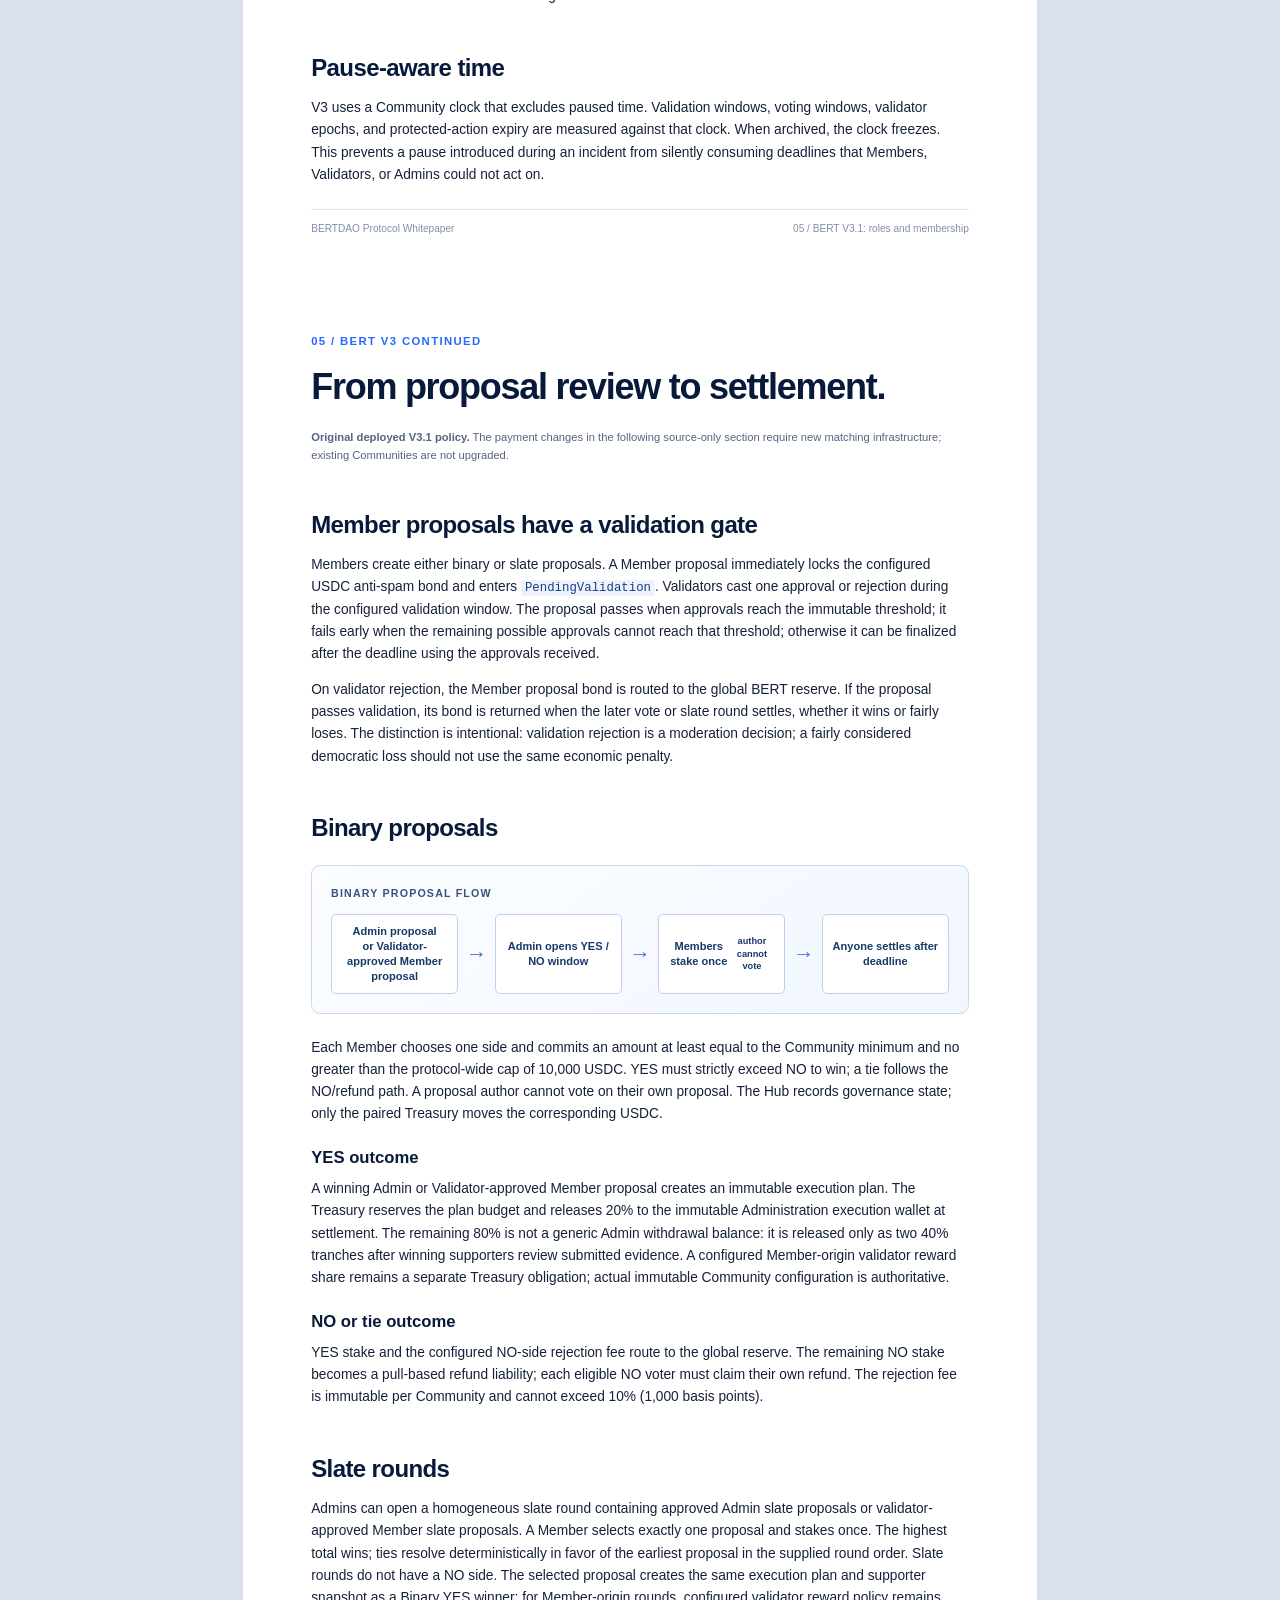
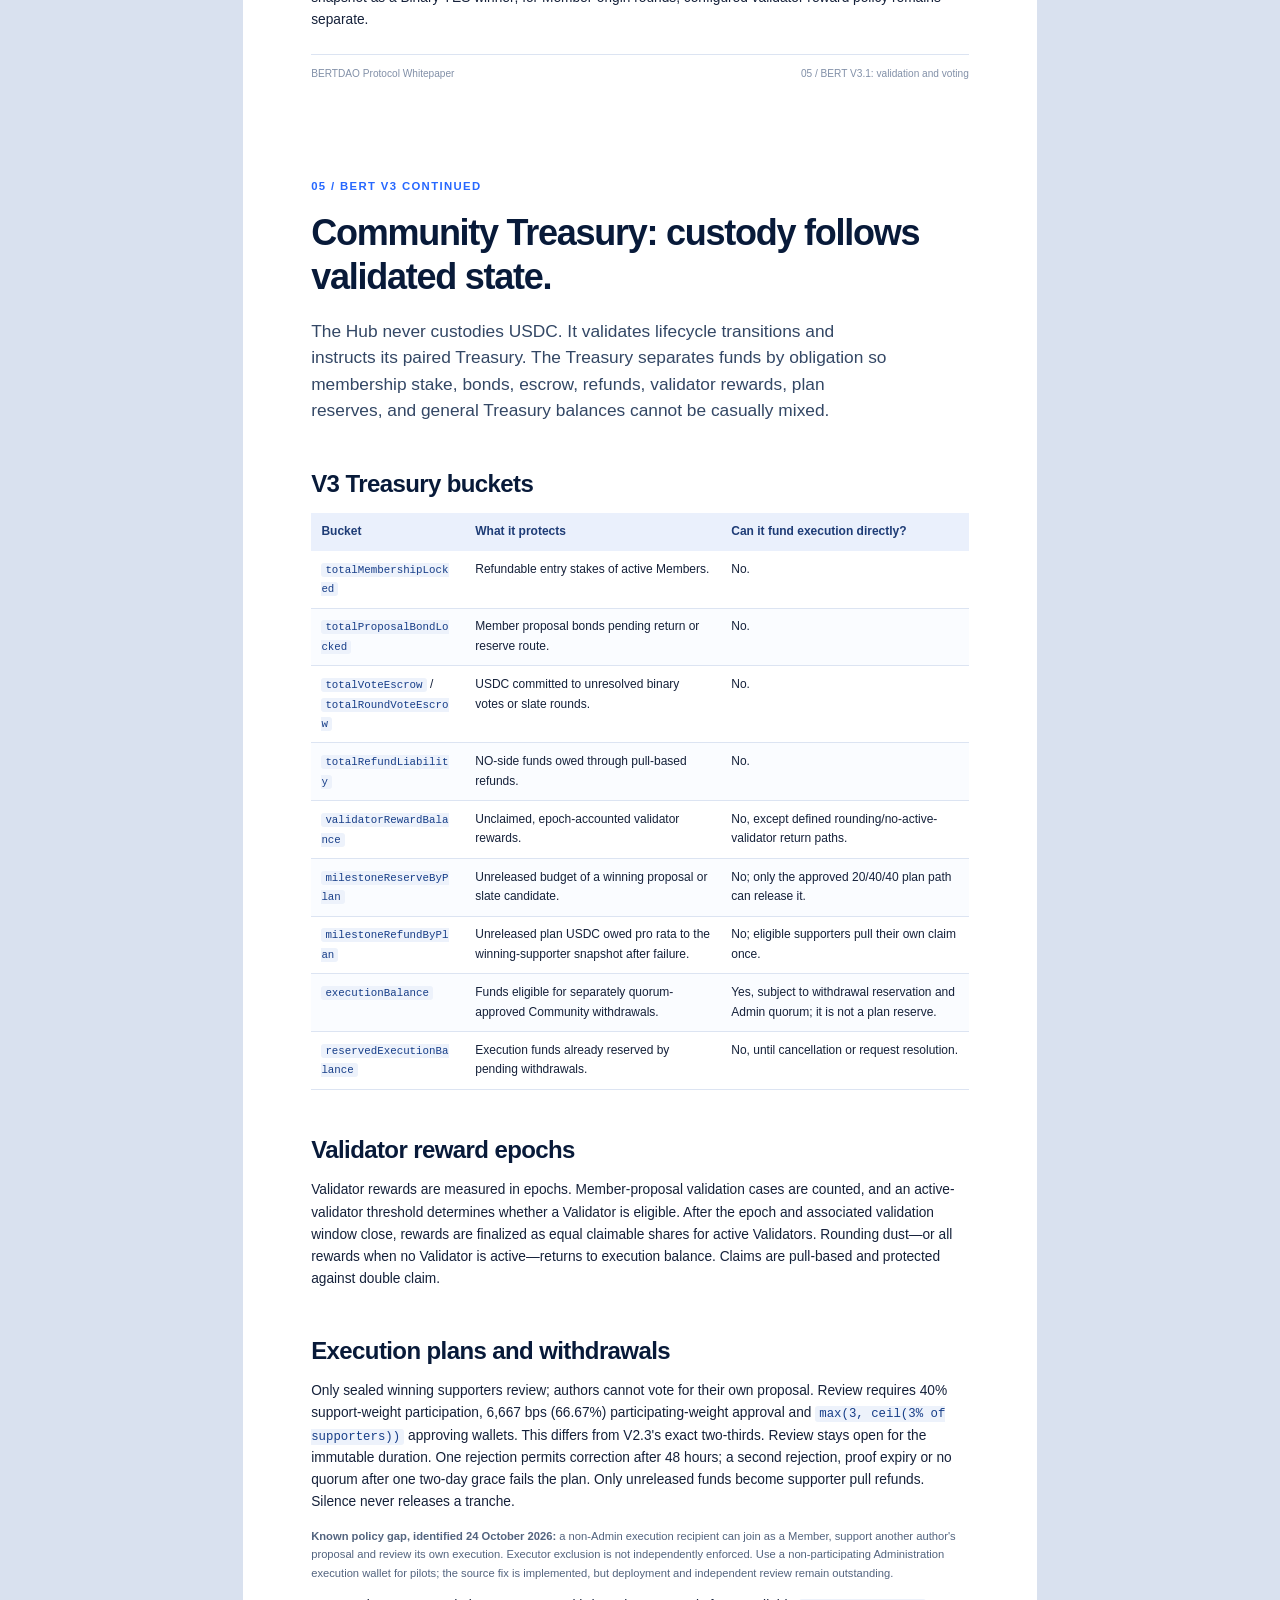
==== commit 29cbedbc: "docs(v3): document V3.2 and preserve V3.1 deployment history" ====
--- a/whitepaper/BERTDAO-Protocol-Whitepaper.html
+++ b/whitepaper/BERTDAO-Protocol-Whitepaper.html
@@ -120,7 +120,11 @@
       @media print {
         html { background: white; }
         body { width: auto; }
-        .page { min-height: 297mm; }
+        @page { size: A4; margin: 14mm 18mm; }
+        @page cover { size: A4; margin: 0; }
+        .cover { page: cover; }
+        .page { min-height: 0; padding: 0; }
+        .footer { position: static; margin-top: 8mm; }
         a { color: inherit; border-bottom: 0; }
       }
     </style>
@@ -129,11 +133,11 @@
     <section class="cover">
       <div class="cover-content">
         <div class="brand"><img src="../assets/bert-logo.png" alt="BERT logo" /> BERTDAO Protocol</div>
-        <p class="cover-kicker">Technical whitepaper / Version 1.2</p>
+        <p class="cover-kicker">Technical whitepaper / Version 1.3.0</p>
         <h1>Transparent capital coordination for <span>communities and grants.</span></h1>
         <p class="subtitle">A stablecoin-native protocol for stake-backed proposals, auditable decision-making, controlled treasury flows, and milestone-based release.</p>
         <div class="cover-meta">
-          <div><strong>Publication</strong>12 October 2026</div>
+          <div><strong>Publication</strong>24 October 2026</div>
           <div><strong>Current environment</strong>Arc Testnet / active development</div>
           <div><strong>Protocol scope</strong>BERT V2 Global Funding Layer and BERT V3 Community Layer</div>
           <div><strong>Canonical source</strong>github.com/Tenyokj/bert-core-arc</div>
@@ -152,6 +156,7 @@
         <strong>Identity disclosure.</strong>
         The public Arc Testnet dApp uses an explicitly labelled Demo verification path. It exercises the actual backend-attestation and onchain <code>PoPVerifierUpgradeable</code> flow, but it is not proof of personhood and must not be interpreted as Sybil resistance. The planned production policy is a World ID proof-of-personhood integration, subject to completion, review, and deployment readiness.
       </div>
+      <div class="callout warning"><strong>Source versus deployment, 24 October 2026.</strong> Original Arc V3.1 Communities retain their original immutable Managers, including automatic tranche transfers and the documented execution-recipient review gap. The unreleased V3.2 release (Manager 2.0.0) excludes that recipient from reviews and adds fresh Admin quorum for every 20/40/40 payment. It is not deployed. The dedicated follow-up section describes this implementation; the address appendix still identifies the original live deployment.</div>
       <h2>Abstract</h2>
       <p class="abstract">BERTDAO Protocol is programmable, stablecoin-native infrastructure for coordinating proposals and capital. BERT V2.3 operates a global grant flow: target-backed proposal intake, immutable milestone plans, round-based refundable USDC pledges, viable-winner selection after a snapshotted fee, progressive reserve accounting, and winning-backer-governed milestone releases. BERT V3 is an isolated Community Layer: each Community has its own immutable governance Hub and USDC Treasury, local membership, validator review, binary and slate voting, and quorum-protected administrative actions. Defined V3 protocol inflows route into the existing V2 global reserve without merging Community execution balances or governance state.</p>
       <p>The protocol is deliberately modular. Proposal metadata, vote lifecycle, token accounting, grant payout state, role authority, reputation, and progression each have a defined onchain owner. This reduces ambiguity for integrators and auditors: the interface is not the source of truth, and an offchain index does not replace a contract read when finality matters.</p>
@@ -169,7 +174,7 @@
         <a href="#mainnet"><span>10</span>Mainnet readiness conditions</a>
         <a href="#appendix"><span>11</span>Appendix: addresses and glossary</a>
       </nav>
-      <div class="footer"><span>BERTDAO Protocol Whitepaper</span><span>Version 1.2 / 12 October 2026</span></div>
+      <div class="footer"><span>BERTDAO Protocol Whitepaper</span><span>Version 1.3.0 / 24 October 2026</span></div>
     </section>
 
     <section class="page page-break" id="problem">
@@ -302,7 +307,7 @@
       </table>
       <div class="callout warning"><strong>Interpretation rule.</strong> A valid integration must present reserve, active round capital, locked author stake, and already-released payout as separate concepts. Collapsing them into one "treasury available" number would misrepresent the protocol's obligations.</div>
       <h2>Grant claim and milestone releases</h2>
-      <p>A winning author may call <code>claimGrant(roundId)</code> only after a viable round is ended, before the 14-day claim deadline and before the grant has been claimed. The contract determines the winning idea and reads its round-specific gross escrow. The current 5% round fee is held pending at settlement and vests only alongside capital actually released to the author. The grant is not released at once.</p>
+      <p>A winning author may call <code>claimGrant(roundId)</code> after a viable round ends, within the 14-day claim window and only once. GrantManager reads the round-specific net grant, after the snapshotted fee. The current 5% fee is held pending at settlement and vests alongside author releases. The schedule below is V2.3: a round snapshots backer mode at start. Legacy reviewer-mode rounds retain 30/40/30; their constants preserve executable behavior, not storage slots.</p>
       <div class="diagram">
         <div class="diagram-title">V2 grant release rail</div>
         <div class="flow"><div class="flow-item">20%<br /><small>initial claim</small></div><div class="arrow">&#8594;</div><div class="flow-item">40%<br /><small>in-process milestone</small></div><div class="arrow">&#8594;</div><div class="flow-item">40%<br /><small>completion milestone</small></div></div>
@@ -368,6 +373,7 @@
     <section class="page page-break">
       <p class="eyebrow">05 / BERT V3 continued</p>
       <h1>From proposal review to settlement.</h1>
+      <p class="small"><strong>Original deployed V3.1 policy.</strong> The payment changes in the following source-only section require new matching infrastructure; existing Communities are not upgraded.</p>
       <h2>Member proposals have a validation gate</h2>
       <p>Members create either binary or slate proposals. A Member proposal immediately locks the configured USDC anti-spam bond and enters <code>PendingValidation</code>. Validators cast one approval or rejection during the configured validation window. The proposal passes when approvals reach the immutable threshold; it fails early when the remaining possible approvals cannot reach that threshold; otherwise it can be finalized after the deadline using the approvals received.</p>
       <p>On validator rejection, the Member proposal bond is routed to the global BERT reserve. If the proposal passes validation, its bond is returned when the later vote or slate round settles, whether it wins or fairly loses. The distinction is intentional: validation rejection is a moderation decision; a fairly considered democratic loss should not use the same economic penalty.</p>
@@ -408,11 +414,31 @@
       <h2>Validator reward epochs</h2>
       <p>Validator rewards are measured in epochs. Member-proposal validation cases are counted, and an active-validator threshold determines whether a Validator is eligible. After the epoch and associated validation window close, rewards are finalized as equal claimable shares for active Validators. Rounding dust—or all rewards when no Validator is active—returns to execution balance. Claims are pull-based and protected against double claim.</p>
       <h2>Execution plans and withdrawals</h2>
-      <p>For every settled winner, only wallets in the sealed winning-supporter snapshot can review a milestone proof. Review uses support weight, not one-wallet-one-vote: at least 40% of supporter weight must participate, two-thirds of participating weight must approve, and the plan also needs at least <code>max(3, ceil(3% of supporter wallets))</code> approving wallets. The review window stays open for the immutable Community duration even after thresholds are reached. One rejected proof may be corrected after cooldown. A second rejection, proof expiry, or no quorum after grace fails the plan; only the unreleased amount becomes a pull refund for winning supporters. Silence never releases a tranche.</p>
+      <p>Only sealed winning supporters review; authors cannot vote for their own proposal. Review requires 40% support-weight participation, 6,667 bps (66.67%) participating-weight approval and <code>max(3, ceil(3% of supporters))</code> approving wallets. This differs from V2.3's exact two-thirds. Review stays open for the immutable duration. One rejection permits correction after 48 hours; a second rejection, proof expiry or no quorum after one two-day grace fails the plan. Only unreleased funds become supporter pull refunds. Silence never releases a tranche.</p>
+      <p class="small"><strong>Known policy gap, identified 24 October 2026:</strong> a non-Admin execution recipient can join as a Member, support another author's proposal and review its own execution. Executor exclusion is not independently enforced. Use a non-participating Administration execution wallet for pilots; the source fix is implemented, but deployment and independent review remain outstanding.</p>
       <p>Separately, a current Admin can create a withdrawal request only from available <code>executionBalance</code>, not from plan reserve. The request records recipient, amount, reason, metadata URI, and the creator's first approval; it reserves the amount immediately. Other current Admins approve once each. The Treasury transfers only after the Hub's immutable Admin threshold is met. A pending withdrawal can be cancelled only through the separate quorum-protected Admin action process, preventing one Admin from unilaterally undoing a reserved action.</p>
       <h2>Archive safety</h2>
       <p>Archive is a protected action. Community lifecycle changes, roster changes, pause/resume, and withdrawal cancellation use the linked <code>CommunityAdminActions</code> library through the Hub. The requester contributes the first approval; the immutable threshold is evaluated at execution time; requests expire after seven active Community days; paused time does not count. An Admin handover intentionally takes two actions: add the replacement, then remove the former Admin.</p>
       <div class="footer"><span>BERTDAO Protocol Whitepaper</span><span>05 / BERT V3.1: Treasury and quorum</span></div>
+    </section>
+
+    <section class="page page-break" id="v3-payment-follow-up">
+      <p class="eyebrow">05 / V3.2 Community Layer - unreleased</p>
+      <h1>Reviewed evidence and authorized payment are separate gates.</h1>
+      <div class="callout warning"><strong>Implemented, not deployed.</strong> V3.2 describes the Community Layer release; Manager 2.0.0, Hub 2.1.0 and Membership 1.1.0 are independent contract versions. V2 remains V2.3: this work changed V2 comments/documentation, not executable behavior. These are independent contract versions, not a mainnet release or an upgrade of original immutable Communities.</div>
+      <h2>Custody and payment stages</h2>
+      <p>All four lanes use the same fixed 20/40/40 execution schedule. Settlement reserves the execution budget and opens stage 0 authorization without paying it. A passed first proof opens stage 1; a passed completion proof opens stage 2. Every stage requires fresh explicit approvals from the Community's immutable Admin quorum. Earlier stage approvals and proposal or proof votes do not authorize a later payment.</p>
+      <table><thead><tr><th>Stage</th><th>Ready condition</th><th>Payment</th></tr></thead><tbody><tr><td>0</td><td>Winner settlement</td><td>Floor of 20% of execution budget</td></tr><tr><td>1</td><td>First proof passes supporter review</td><td>Floor of 40%</td></tr><tr><td>2</td><td>Completion proof passes supporter review</td><td>Entire remaining budget, approximately 40%</td></tr></tbody></table>
+      <p>The recipient, amount and plan/stage are fixed. After quorum, any wallet may relay the payment; the relay cannot redirect or increase it. Approval and actual payment must both occur before seven active Community days from readiness. A pause stops this clock and blocks approval, payment and expiry writes; it does not guarantee a seven-day wall-clock escape from indefinite pause.</p>
+      <h2>Current authority and independent review</h2>
+      <p>Approvals bind to the Admin's current role nonce. Removal and reappointment invalidate previous authorization. Execution verifies a strictly sorted, duplicate-free witness of exactly the quorum size. Historical approval events alone are not proof of current authorization.</p>
+      <p>The execution recipient cannot cast either review vote, even if it is a Member and financially supported another author's proposal. Its contribution remains part of the financial refund snapshot but is excluded from eligible review weight and reviewer count. Eligible reviewers require 40% weight participation, 6,667 bps participating approval and <code>max(3, ceil(3% of eligible reviewers))</code> approvals. An insufficient independent reviewer cohort cannot approve delivery.</p>
+      <h2>Timeout, refund and completion</h2>
+      <p>Proof deadlines start only after actual preceding payment. An approved completion proof is not a completed plan until the final transfer. If an unpaid stage expires, anyone may fail the plan and activate refunds for its entire not-actually-paid execution budget: 100%, 80%, or the remaining approximately 40%. Already paid amounts are not clawed back. Validator rewards remain separately accounted and are not refunded as execution budget. Failure never converts this reserve into free execution balance.</p>
+      <h2>Release boundary</h2>
+      <p>A new Hub artifact paired with an old Factory still selects that Factory's old module deployers. This rollout therefore uses a fresh matching infrastructure bundle and adds the new Factory to FundingPool's allowlist without removing existing Factories. Directory URLs and indexed identities bind chain, Factory and local Community ID. The updated V3 subgraph retains original modular Factory history and adds the new Factory's real deployment block. No address for the new release is claimed in this edition.</p>
+      <p class="small">Full rules and test evidence: <a href="https://github.com/Tenyokj/bert-core-arc/blob/arc-usdc-migration/docs/V3.2-TRANCHE-QUORUM.md">Tranche quorum specification</a>. Automated regression tests are not a completed manual dApp E2E or independent audit.</p>
+      <div class="footer"><span>BERTDAO Protocol Whitepaper</span><span>05 / V3.2 payment follow-up</span></div>
     </section>
 
     <section class="page page-break" id="identity">
@@ -489,7 +515,7 @@
         </tbody>
       </table>
       <h2>V3 discovery model</h2>
-      <p>The V3.1 Subgraph indexes the Factory and uses dynamic Hub, Membership, Proposal, Voting, Milestone, Winner Snapshot and Treasury templates so newly activated Communities can become discoverable without hardcoding their runtime addresses into the frontend. This supports Community directories, role rosters, proposal history, rounds, winner cohorts, milestone activity, Treasury activity and lifecycle displays. Contract reads remain necessary where a current record decides whether a write action may proceed.</p>
+      <p>The original V3.1 Subgraph indexes its Factory and uses dynamic Hub, Membership, Proposal, Voting, Milestone, Winner Snapshot and Treasury templates so newly activated Communities can become discoverable without hardcoding their runtime addresses into the frontend. This supports Community directories, role rosters, proposal history, rounds, winner cohorts, milestone activity, Treasury activity and lifecycle displays. Contract reads remain necessary where a current record decides whether a write action may proceed.</p>
       <h2>Developer safeguards</h2>
       <ul>
         <li>Format Arc USDC with six decimals; do not assume an 18-decimal token.</li>
@@ -515,7 +541,7 @@
     <section class="page page-break" id="testnet">
       <p class="eyebrow">09 / Arc Testnet</p>
       <h1>Public deployment registry and current boundary.</h1>
-      <p class="lead">The following addresses identify the active Arc Testnet deployment as of the V3.1 release on 12 October 2026. They are not mainnet addresses and must never be reused as assumptions for a future production deployment. V3.0 is historical testnet infrastructure; new Community creation and V3 integrations use the modular V3.1 Factory.</p>
+      <p class="lead">The following addresses identify the active Arc Testnet deployment as of the V3.1 release on 12 October 2026. They are not mainnet addresses and must never be reused as assumptions for a future production deployment. V3.0 is historical testnet infrastructure; original deployed Community discovery uses the modular V3.1 Factory. The new V3.2 Hub artifact must not create Communities through that old Factory; wait for a matching new bundle. No V3.2 address is claimed here.</p>
       <h2>Network</h2>
       <table>
         <tbody>
@@ -628,7 +654,7 @@
         <thead><tr><th>Term</th><th>Meaning in BERT</th></tr></thead>
         <tbody>
           <tr><td>Active Community</td><td>A Factory-recorded Community whose reserved Treasury has been linked to a validated Hub.</td></tr>
-          <tr><td>Admin quorum</td><td>The immutable number of Community Admin approvals required to execute protected control-plane actions or a Treasury withdrawal.</td></tr>
+          <tr><td>Admin quorum</td><td>The immutable Admin approval threshold for protected actions and free-balance withdrawals; the source-only follow-up also applies it freshly to every execution tranche.</td></tr>
           <tr><td>Author stake / proposal bond</td><td>USDC collateral locked when a V2 idea or V3 Member proposal is created; the exact lifecycle depends on its layer and outcome.</td></tr>
           <tr><td>Community clock</td><td>V3 timestamp calculation that excludes paused time and freezes after archive.</td></tr>
           <tr><td>Execution plan</td><td>V3.1 winner budget with a 20% initial release and two supporter-reviewed 40% releases. The Administration execution wallet has no generic Treasury withdrawal right.</td></tr>
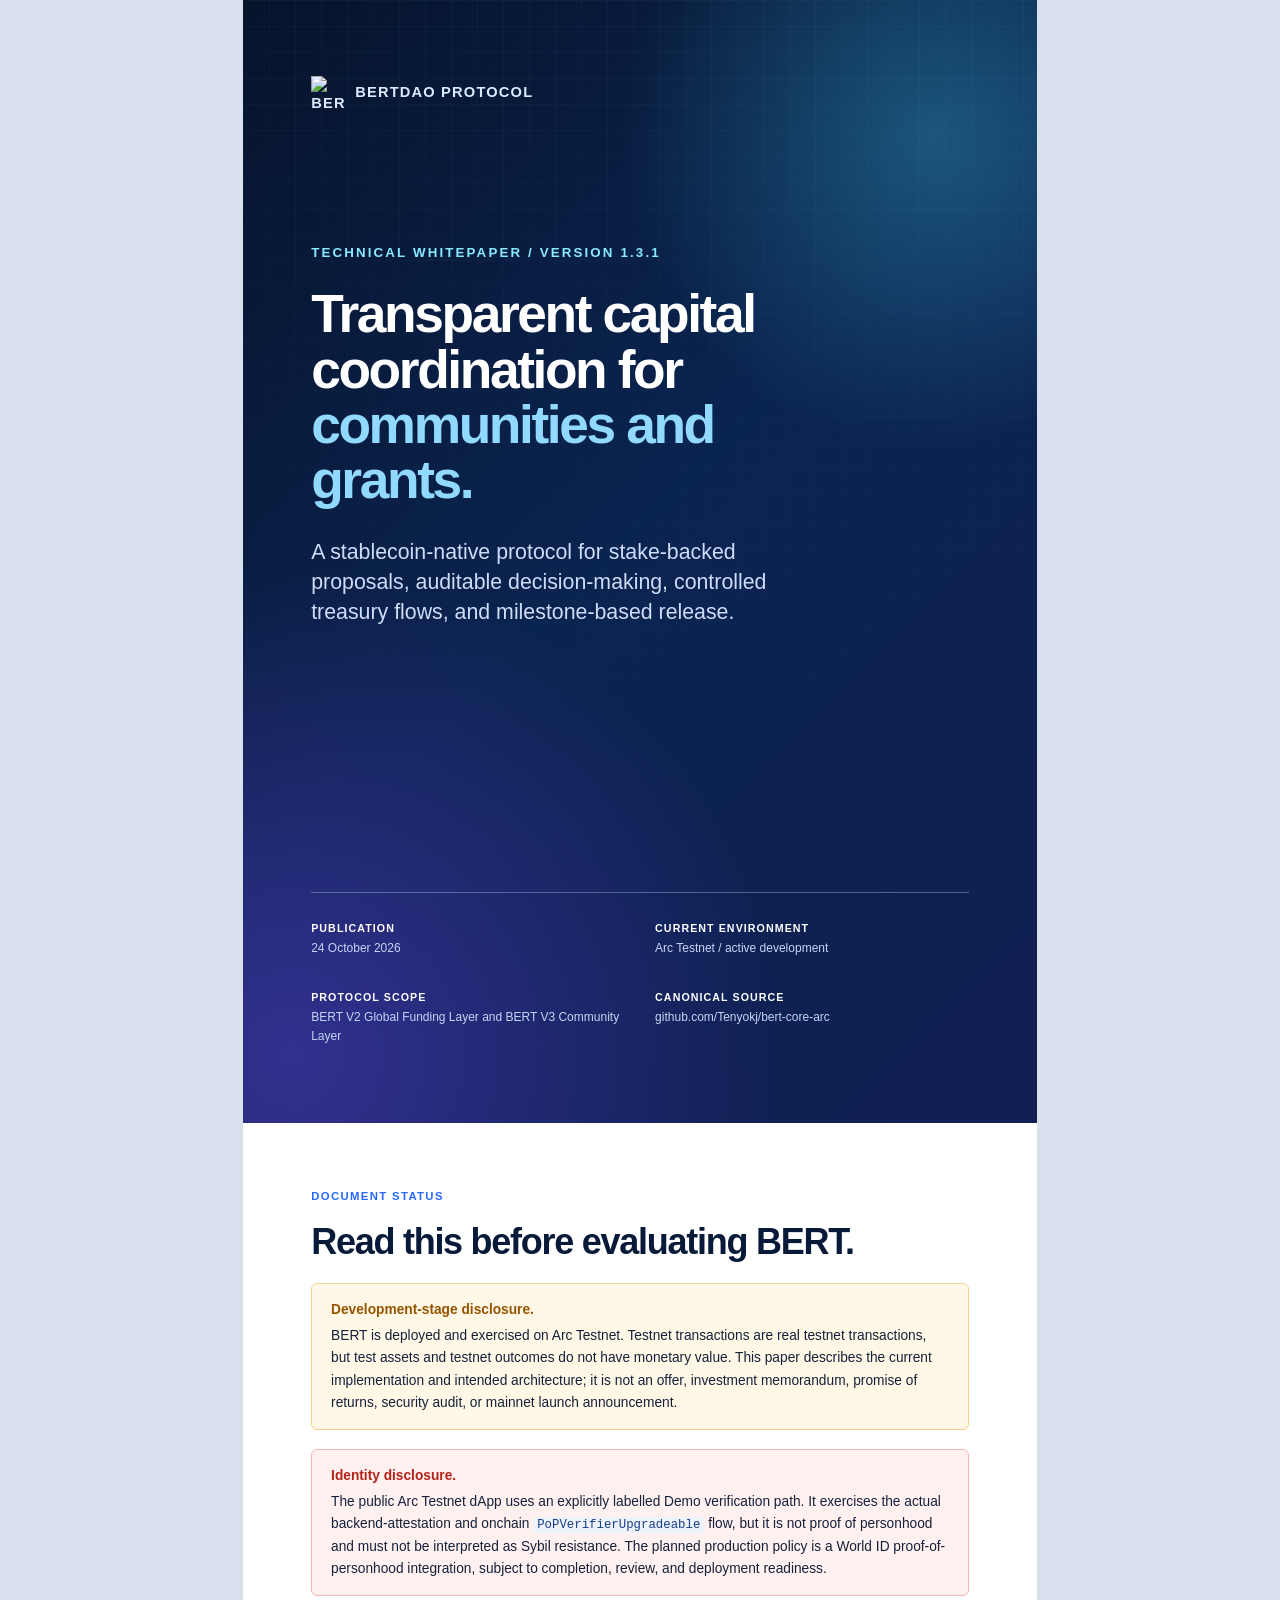
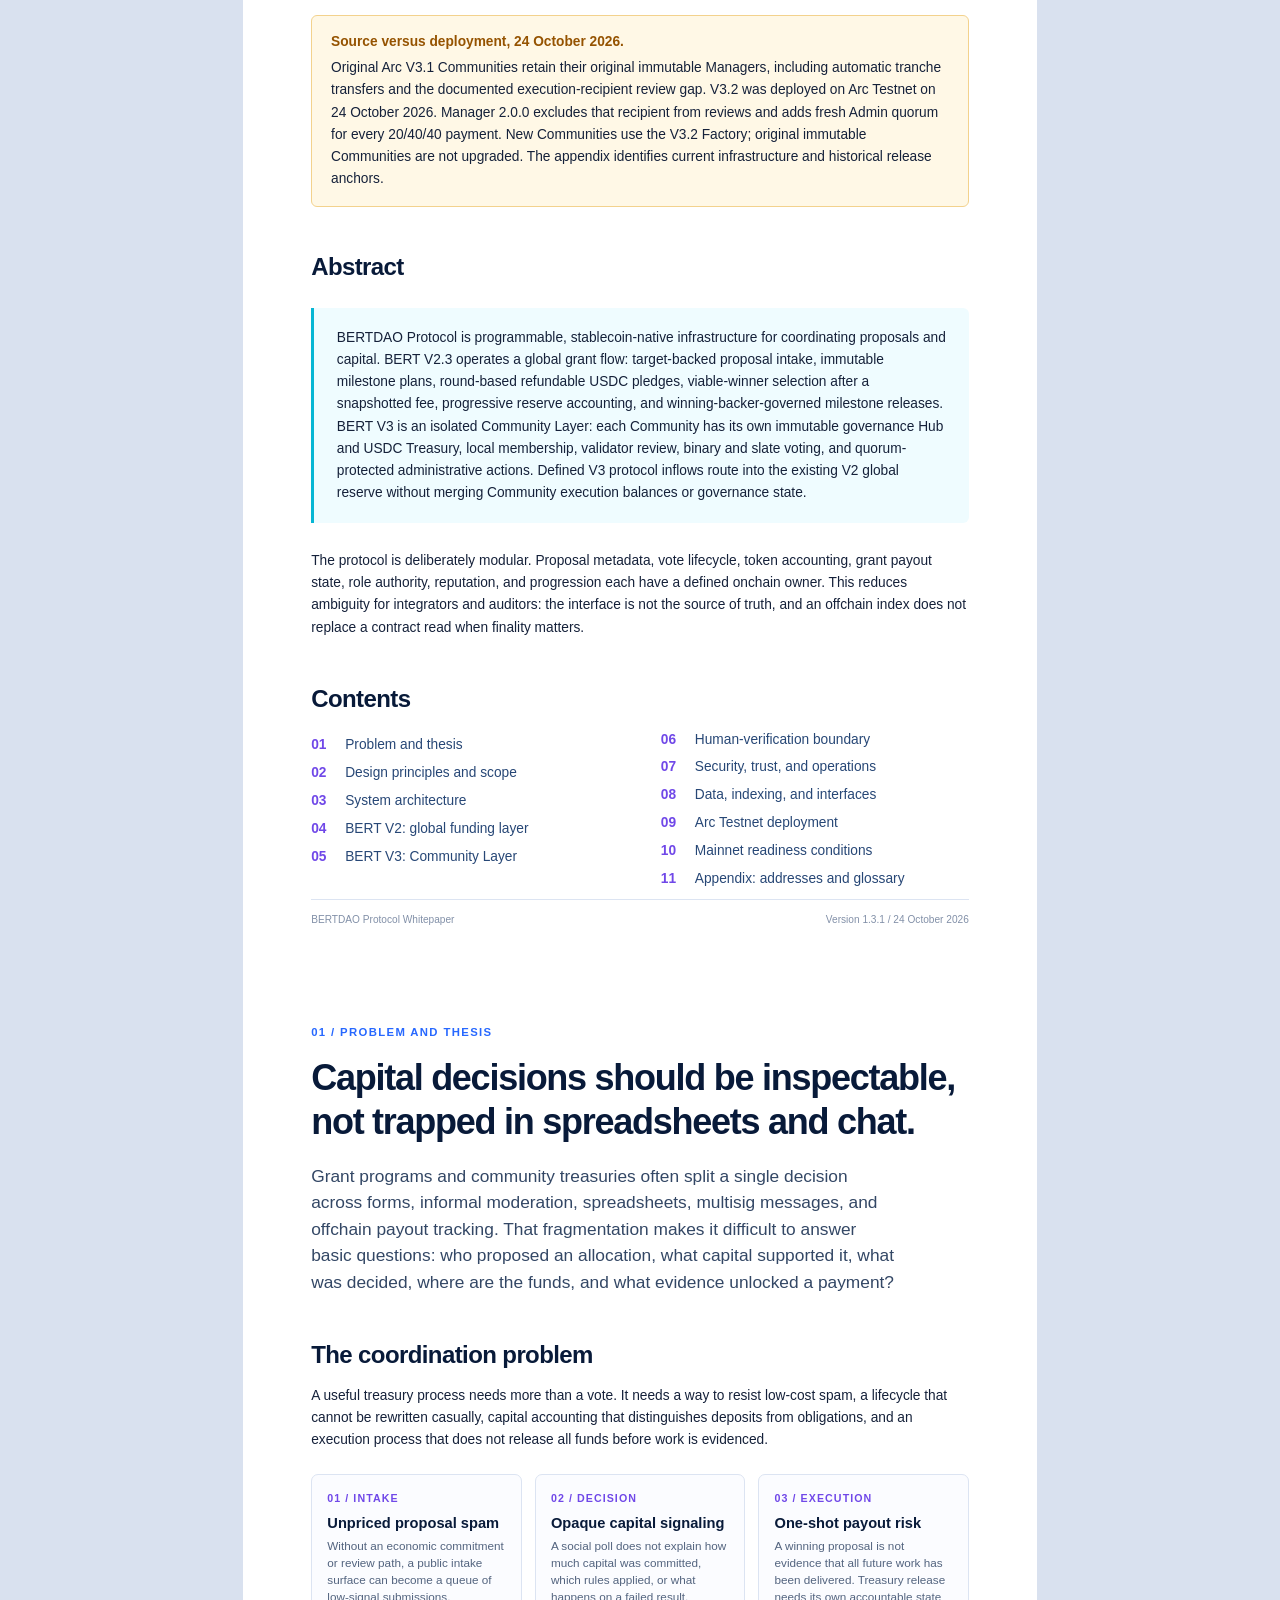
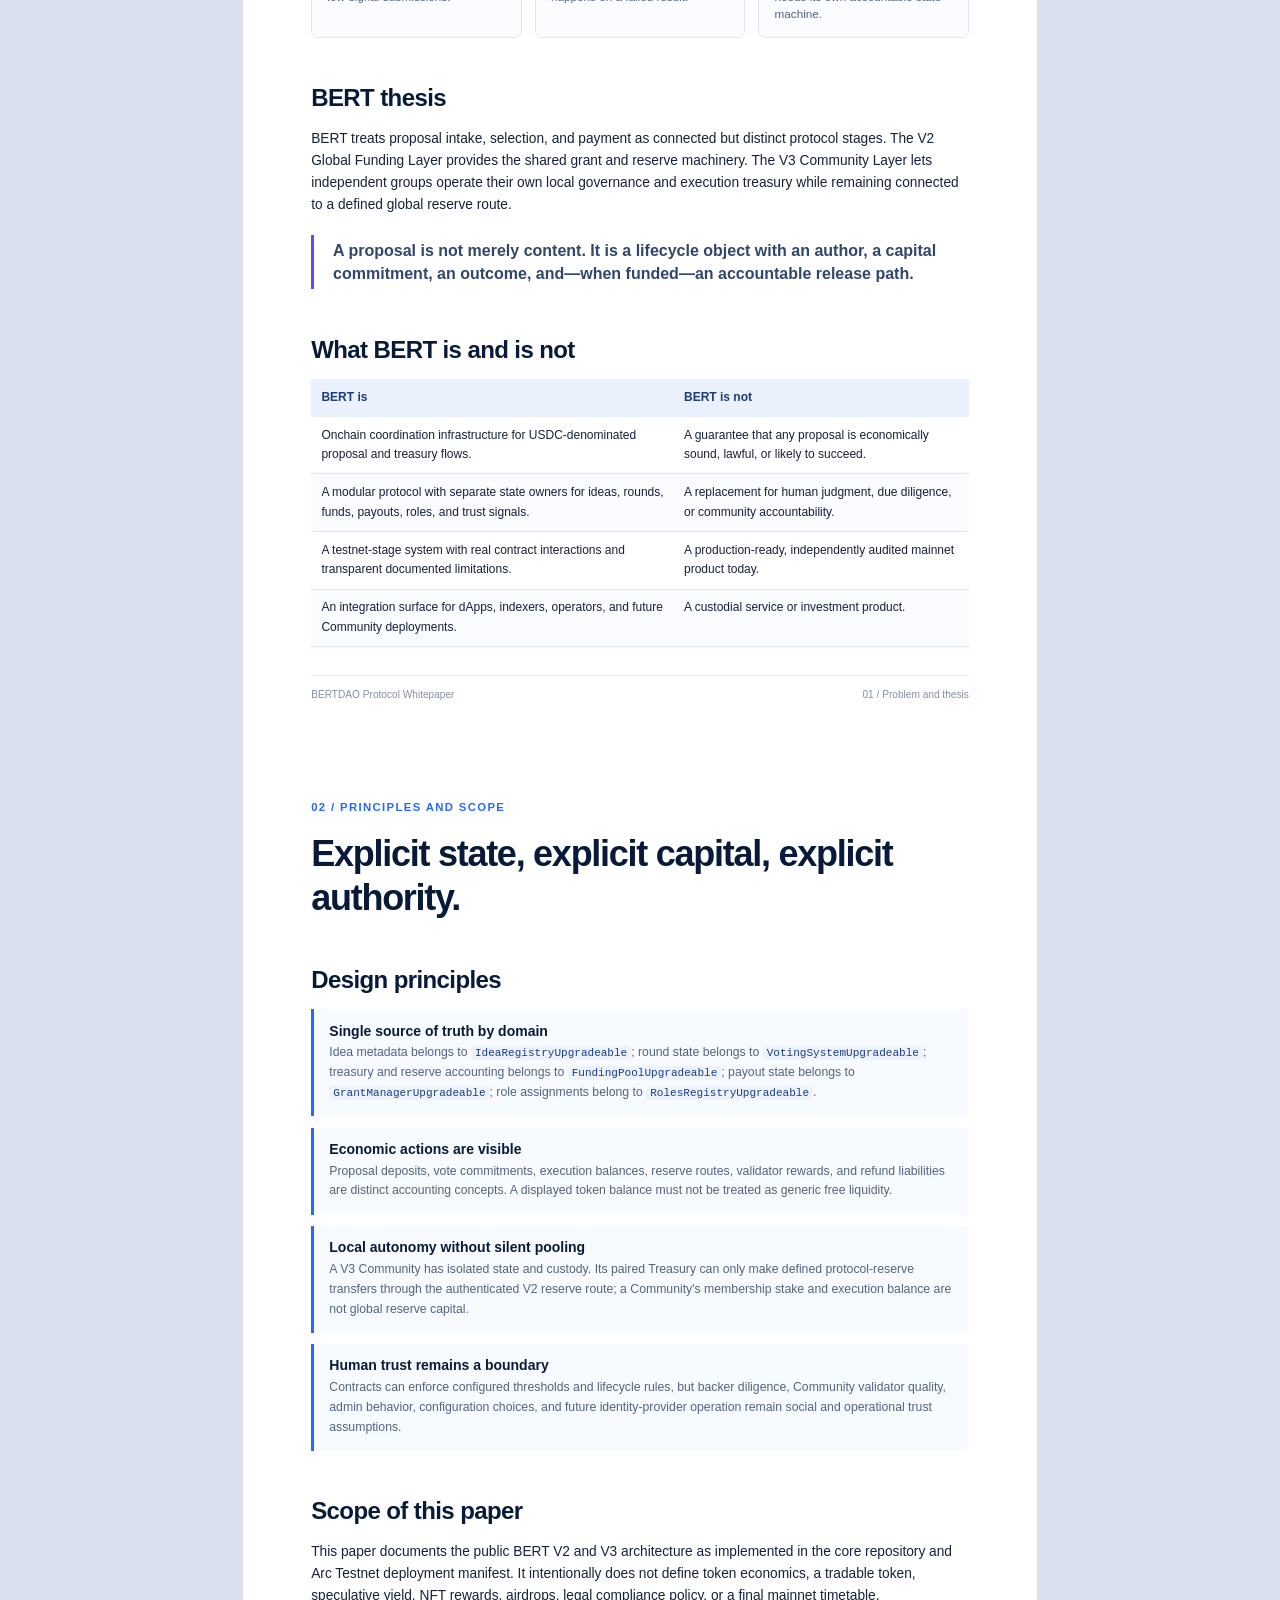
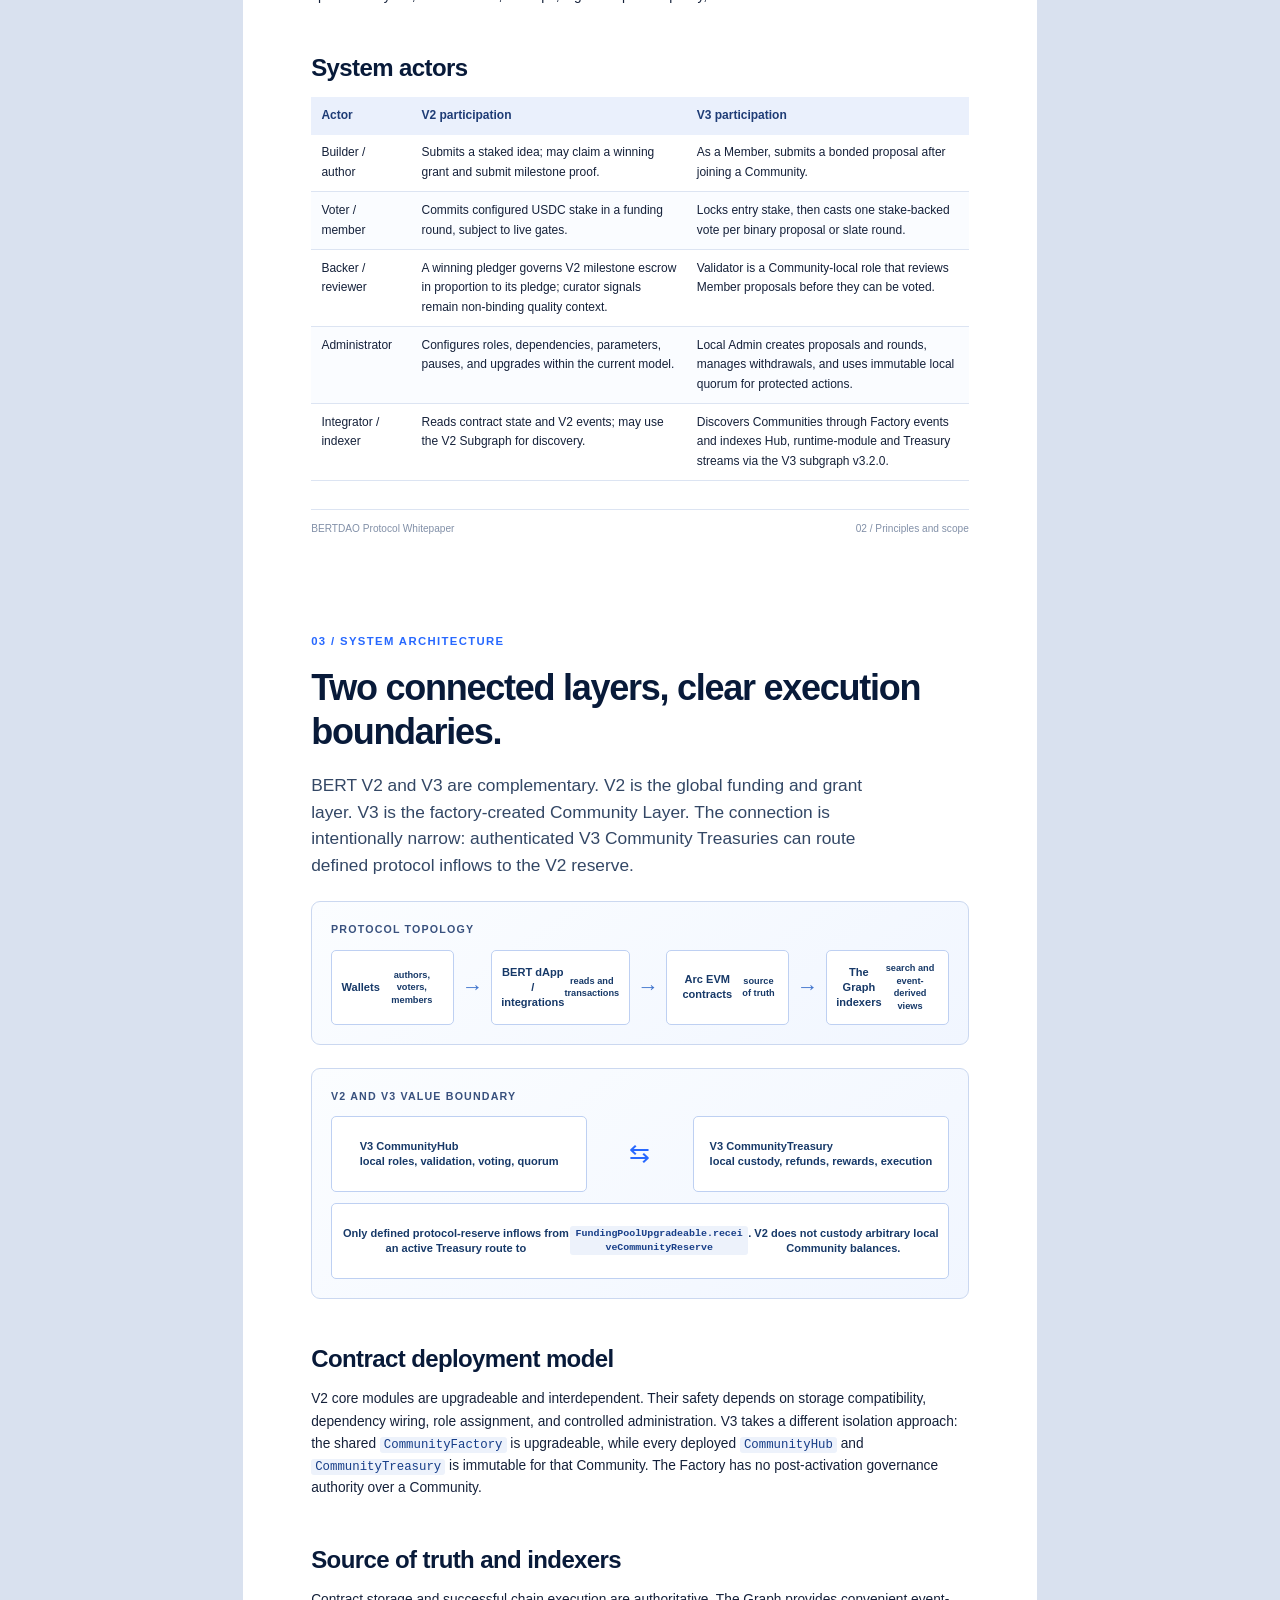
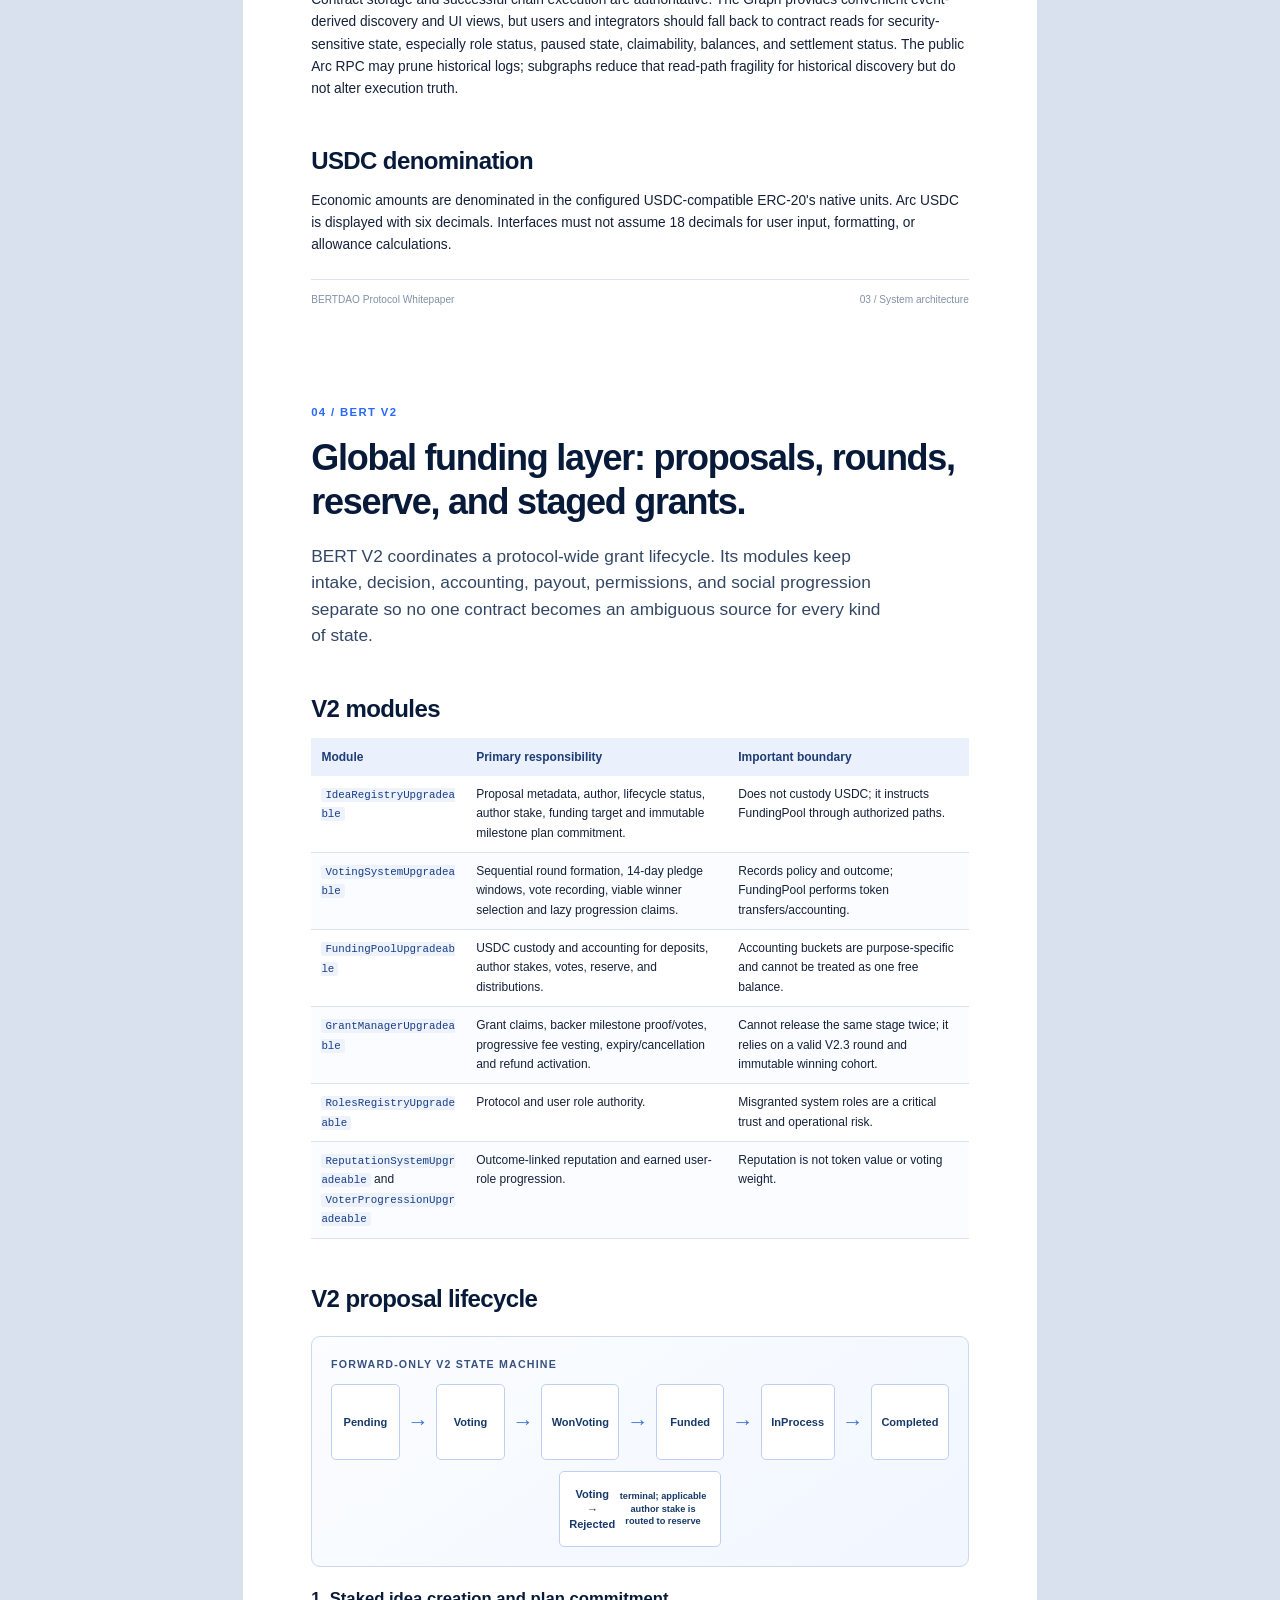
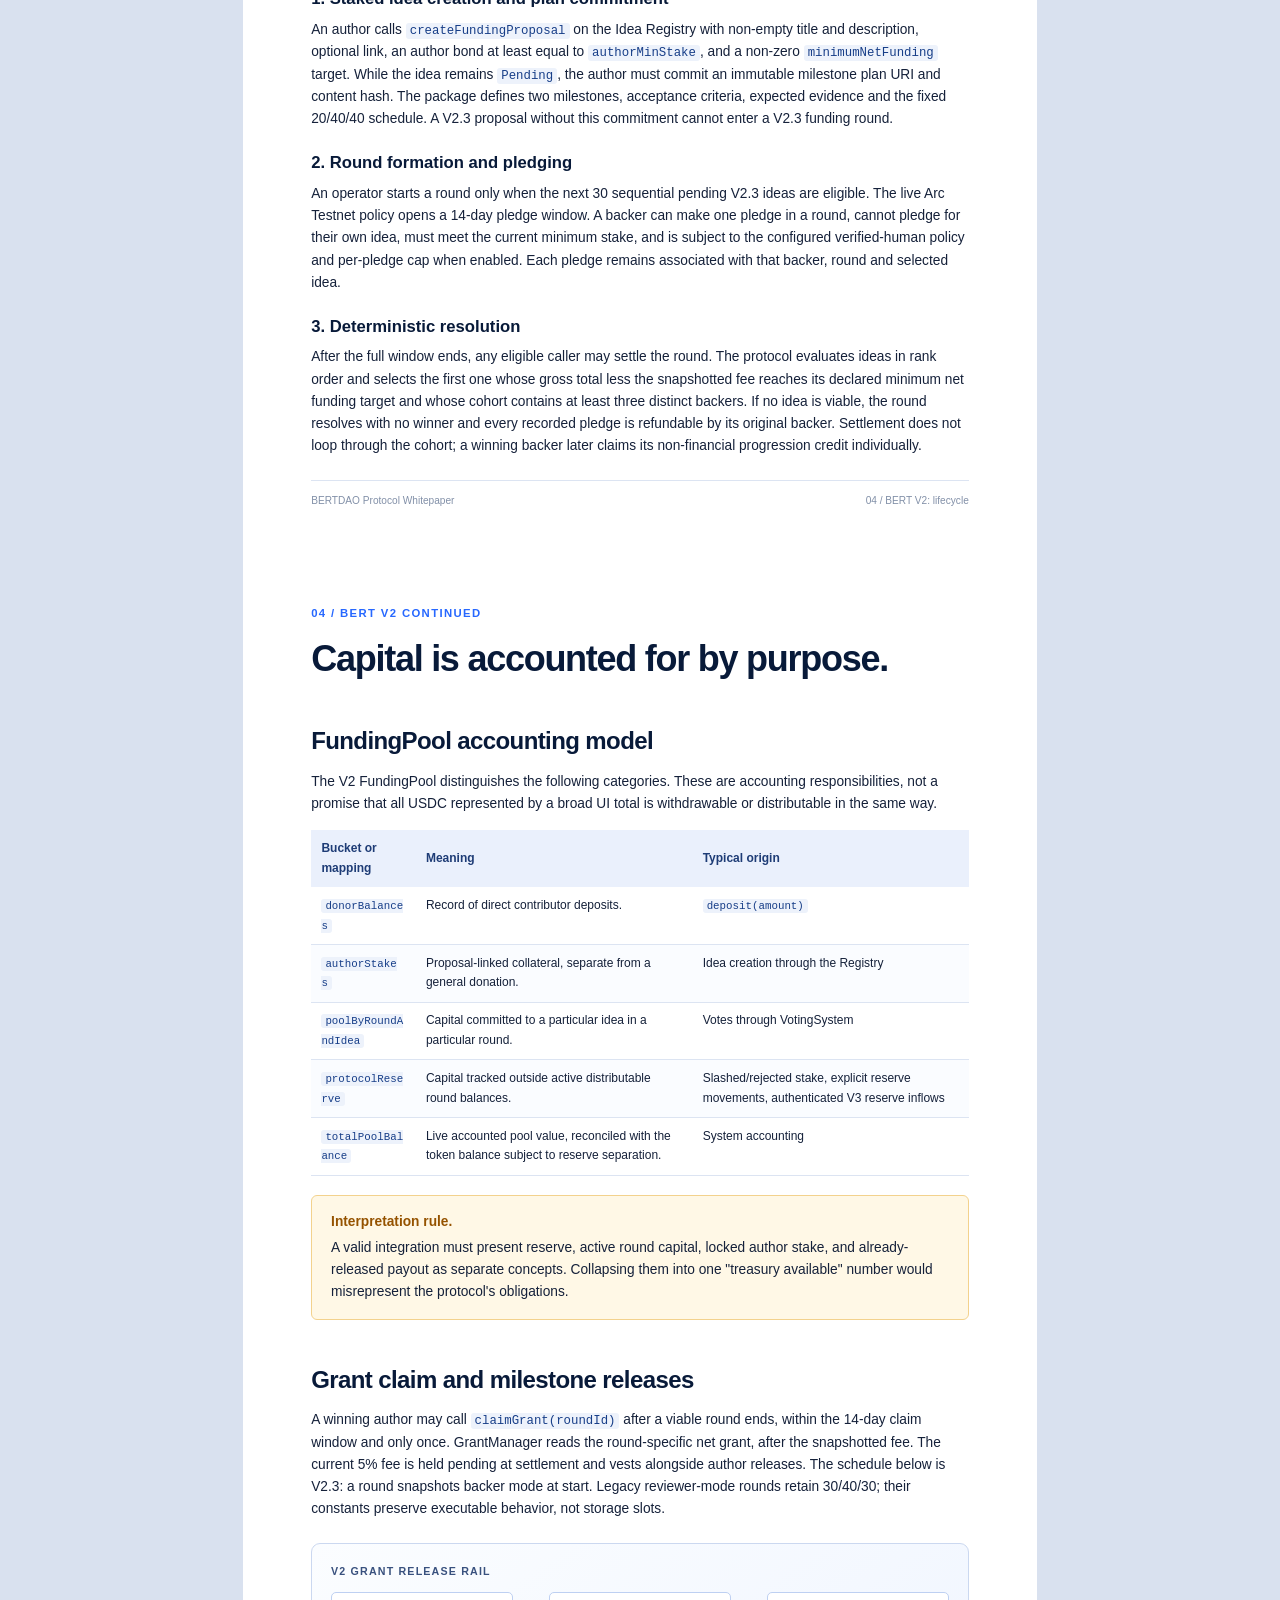
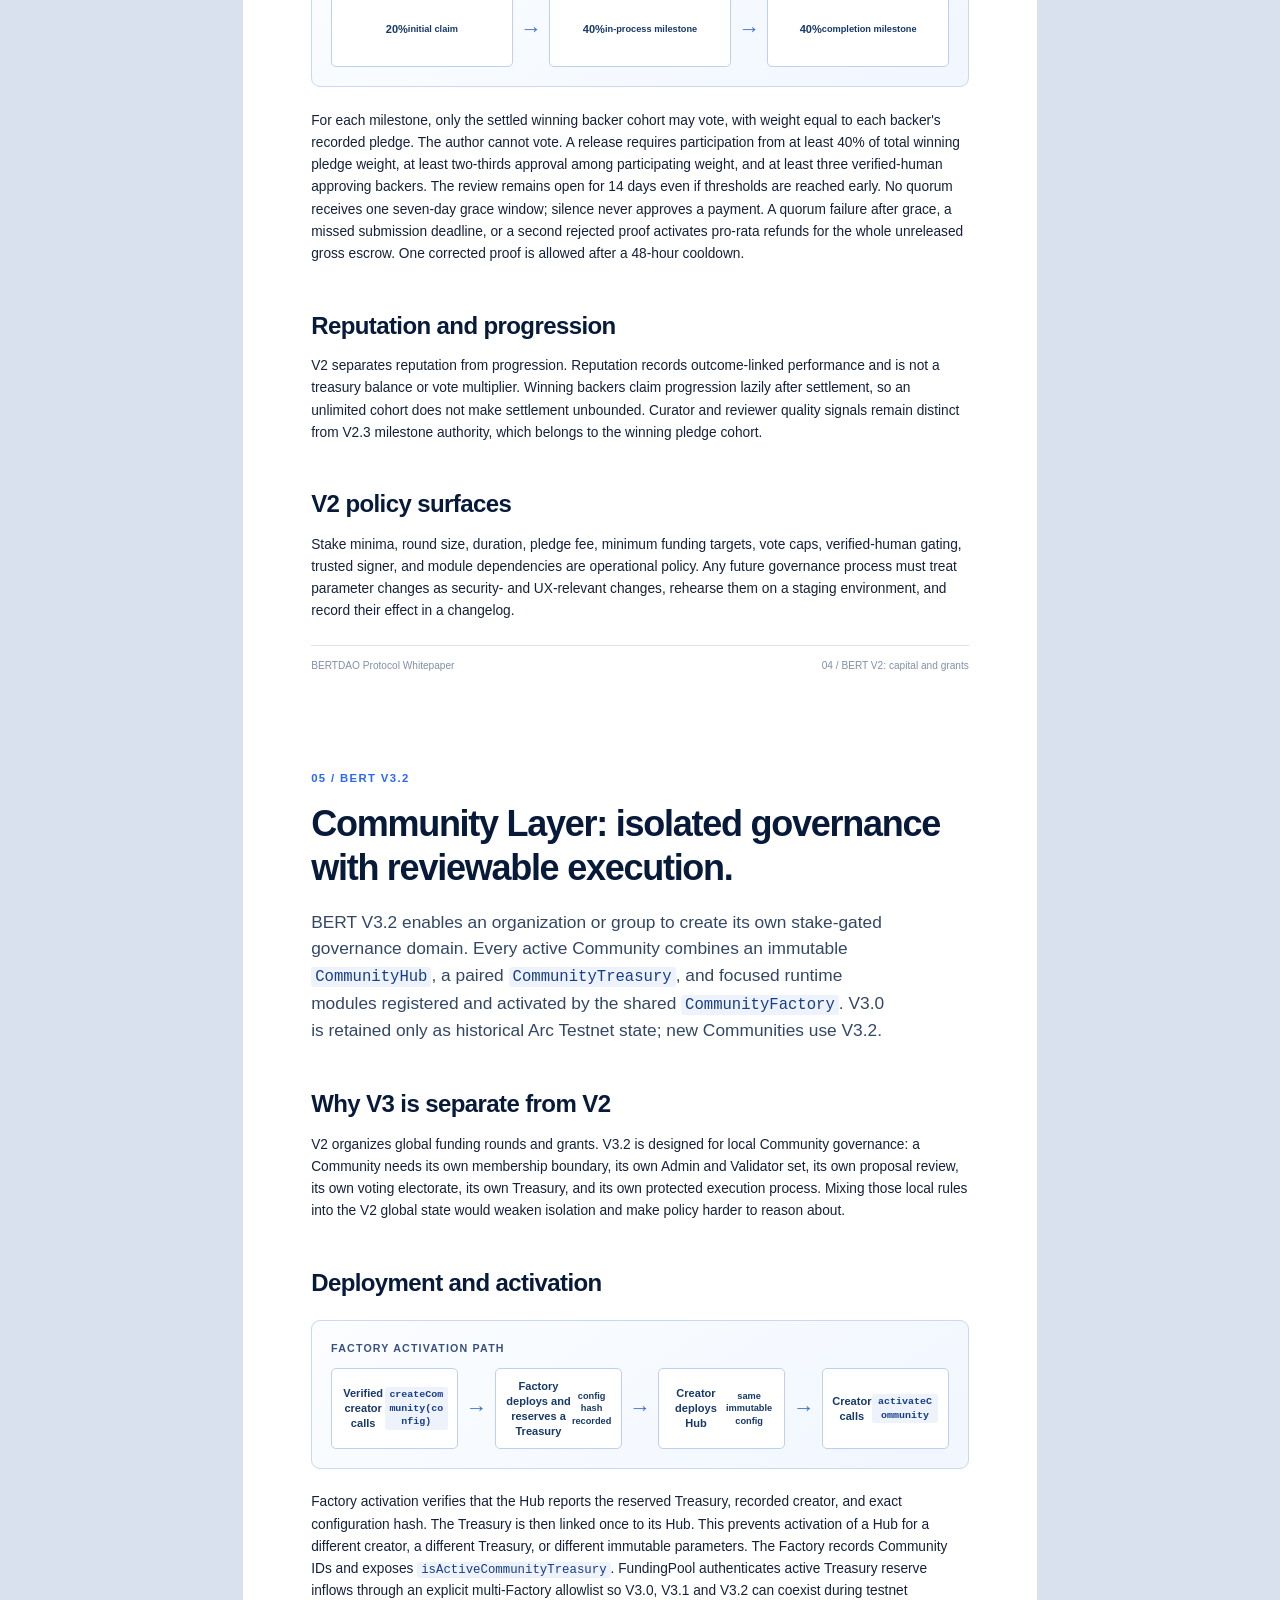
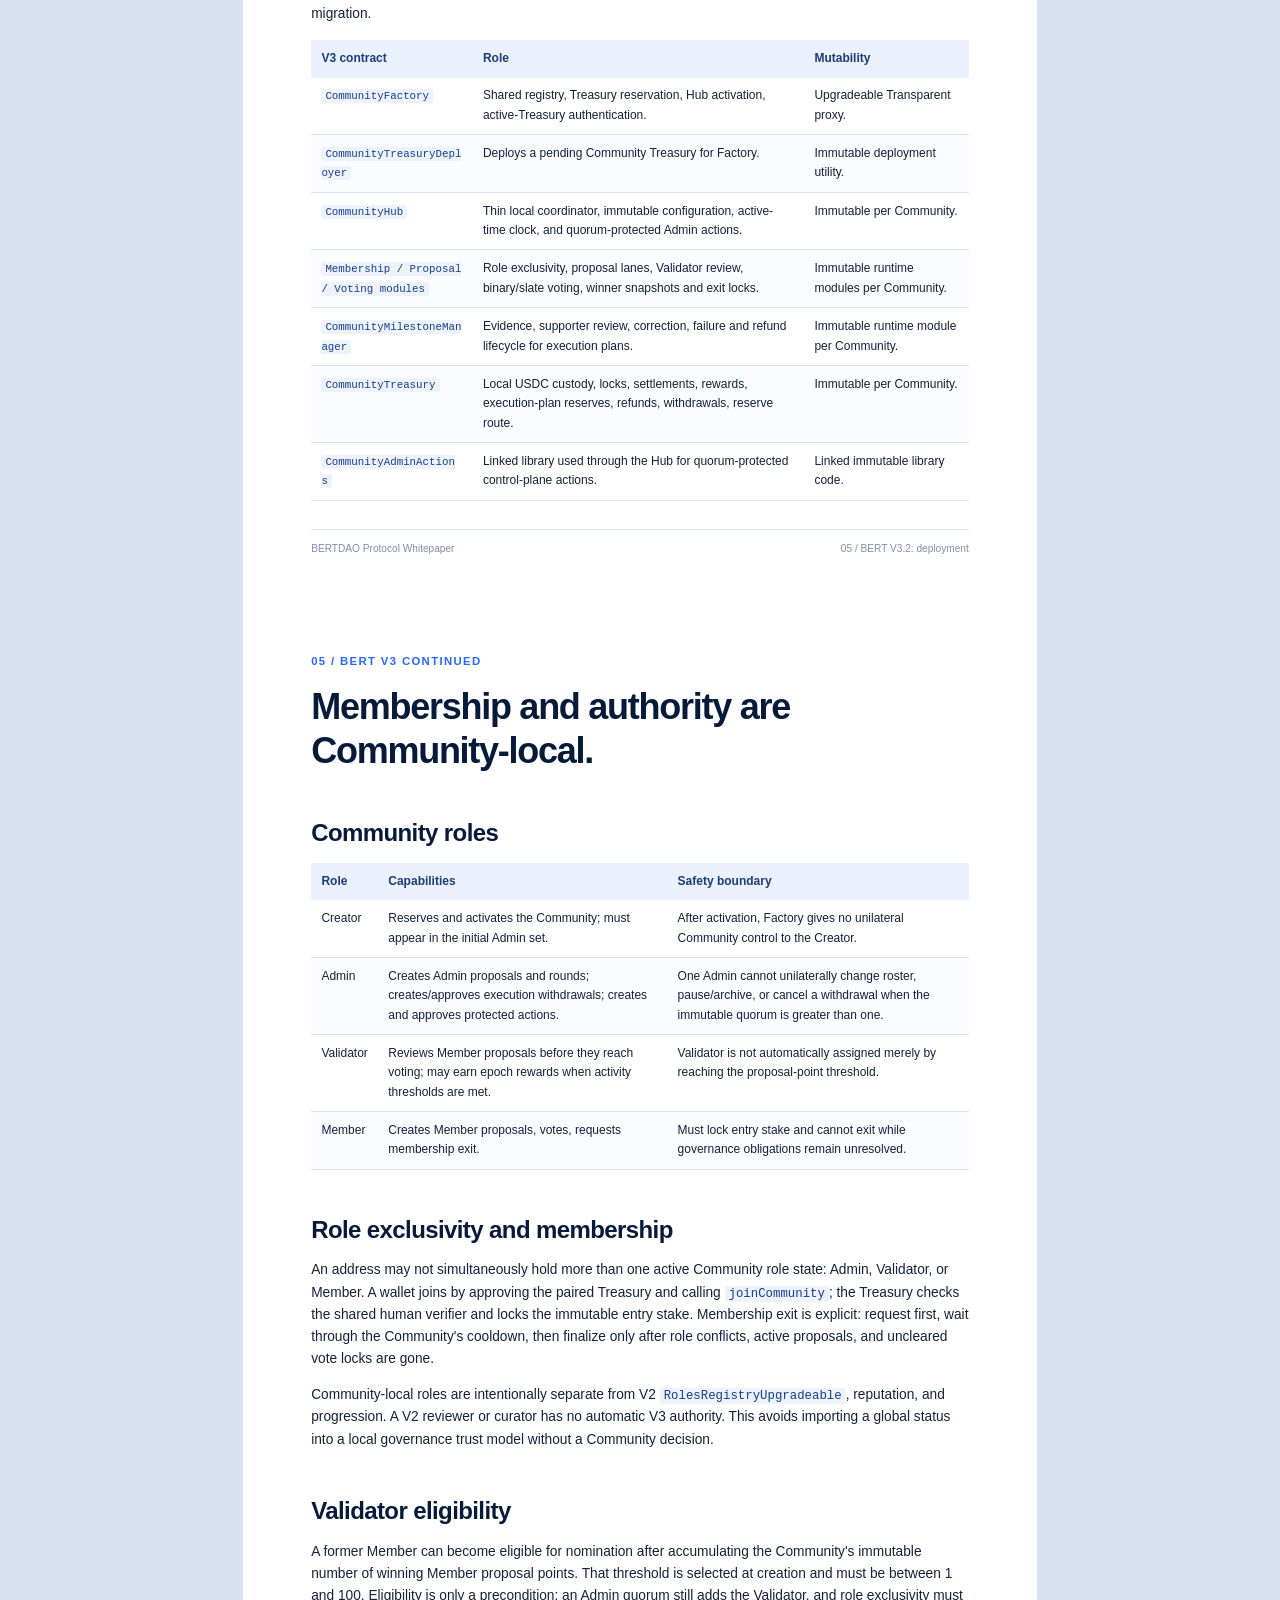
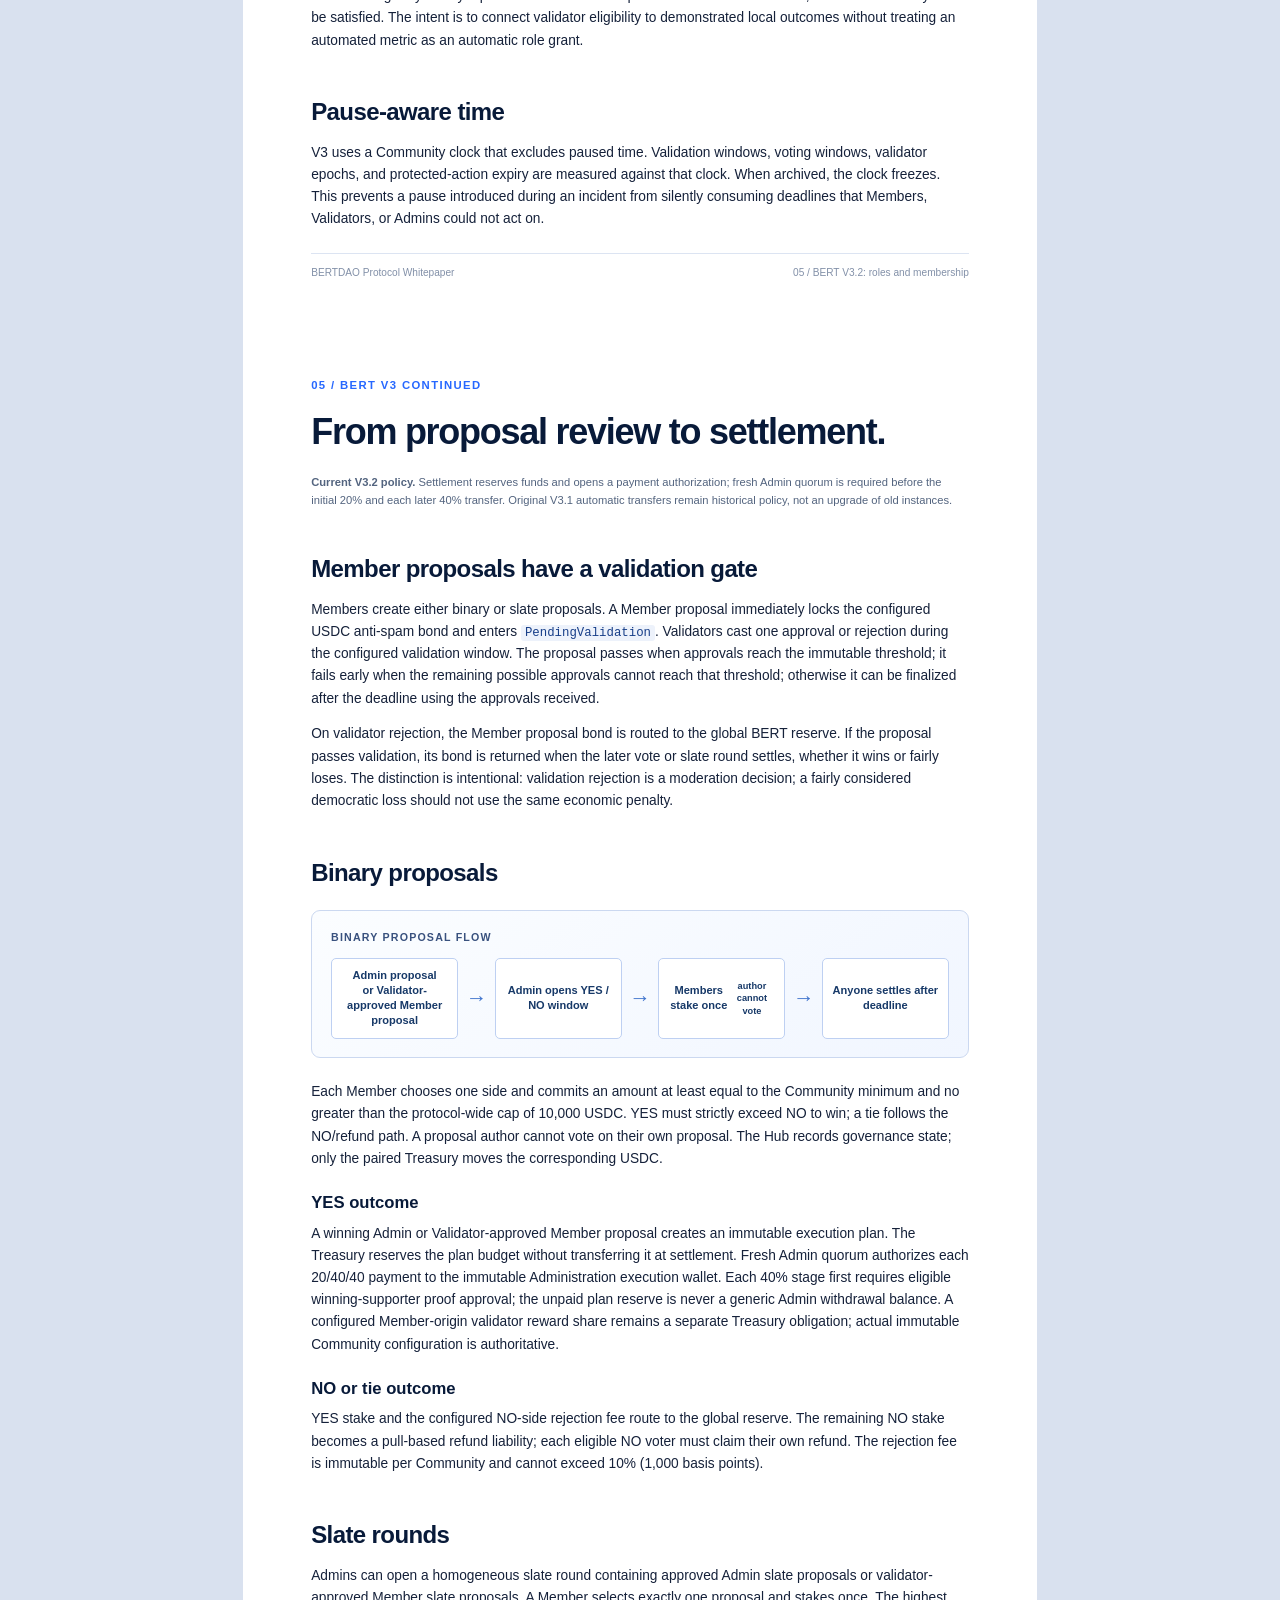
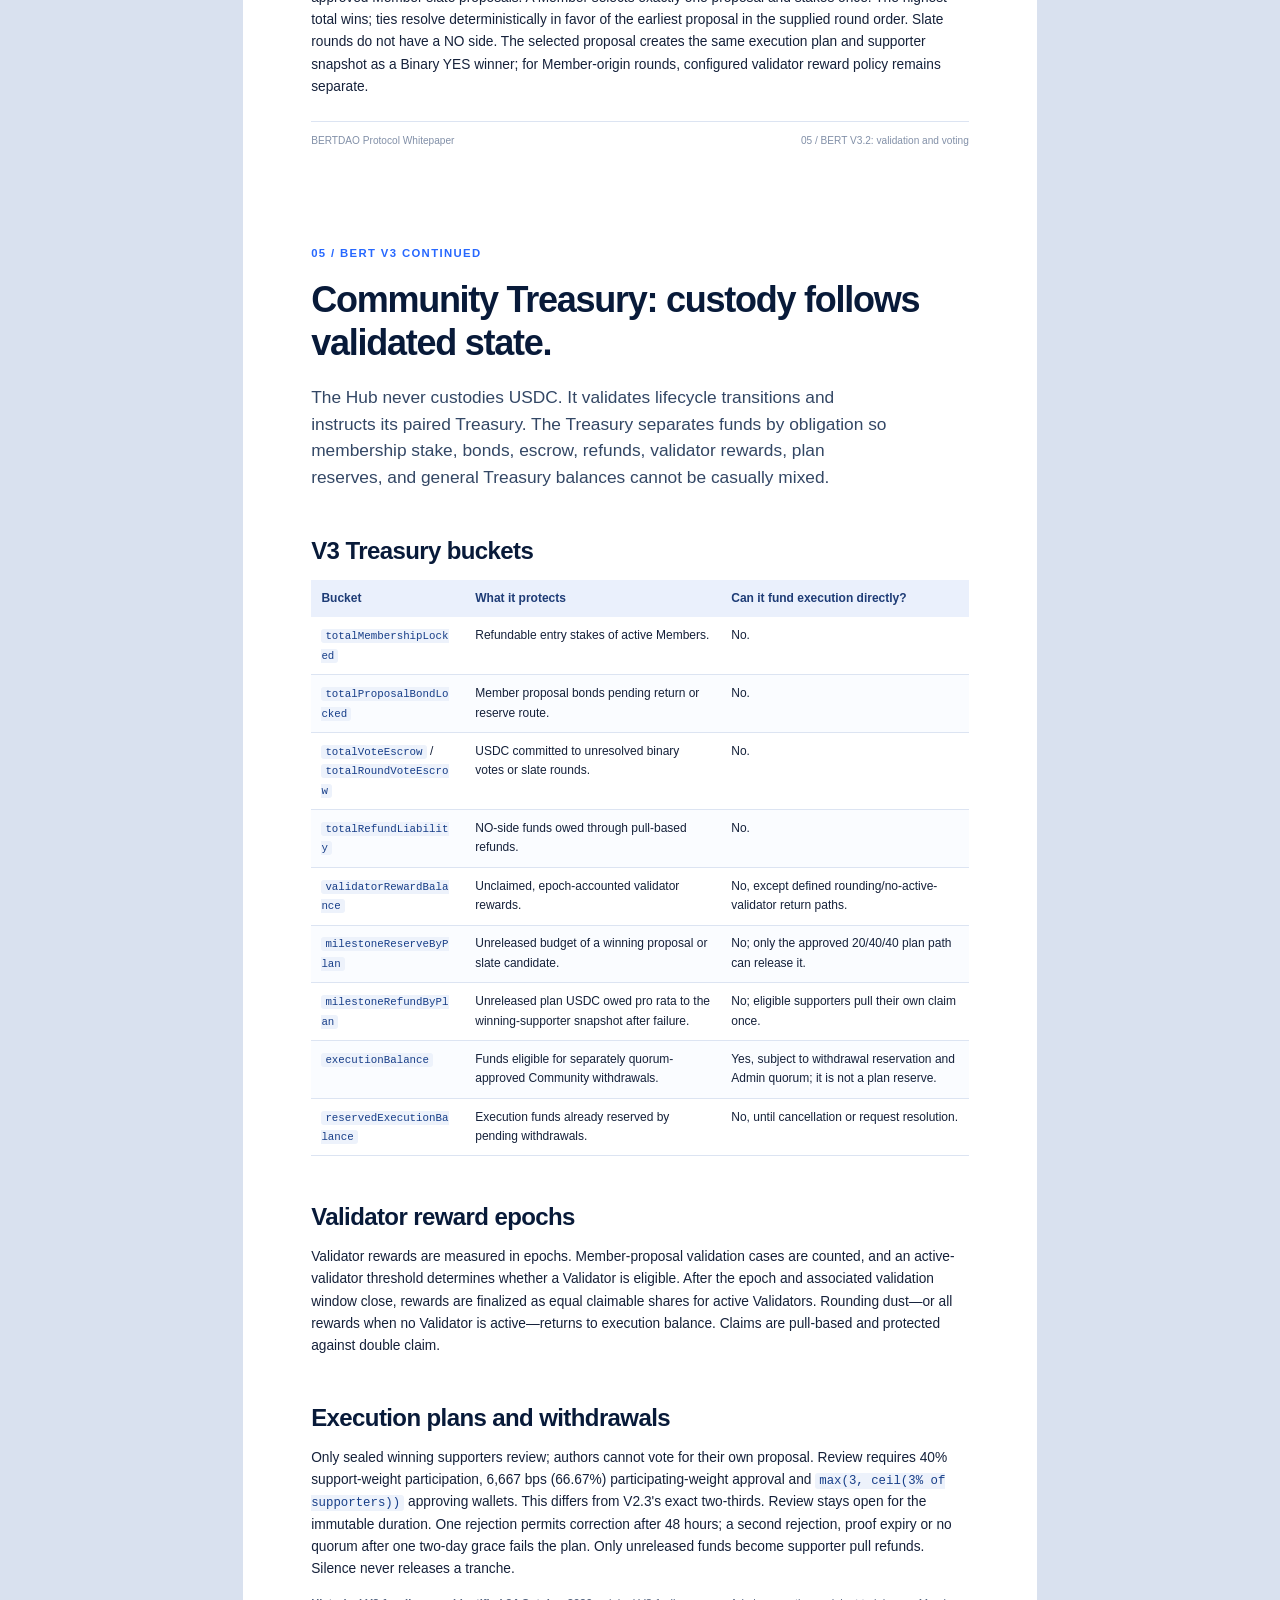
==== commit c9f2a25c: "docs: publish V3.2 deployment details and whitepaper revision" ====
--- a/whitepaper/BERTDAO-Protocol-Whitepaper.html
+++ b/whitepaper/BERTDAO-Protocol-Whitepaper.html
@@ -133,7 +133,7 @@
     <section class="cover">
       <div class="cover-content">
         <div class="brand"><img src="../assets/bert-logo.png" alt="BERT logo" /> BERTDAO Protocol</div>
-        <p class="cover-kicker">Technical whitepaper / Version 1.3.0</p>
+        <p class="cover-kicker">Technical whitepaper / Version 1.3.1</p>
         <h1>Transparent capital coordination for <span>communities and grants.</span></h1>
         <p class="subtitle">A stablecoin-native protocol for stake-backed proposals, auditable decision-making, controlled treasury flows, and milestone-based release.</p>
         <div class="cover-meta">
@@ -156,7 +156,7 @@
         <strong>Identity disclosure.</strong>
         The public Arc Testnet dApp uses an explicitly labelled Demo verification path. It exercises the actual backend-attestation and onchain <code>PoPVerifierUpgradeable</code> flow, but it is not proof of personhood and must not be interpreted as Sybil resistance. The planned production policy is a World ID proof-of-personhood integration, subject to completion, review, and deployment readiness.
       </div>
-      <div class="callout warning"><strong>Source versus deployment, 24 October 2026.</strong> Original Arc V3.1 Communities retain their original immutable Managers, including automatic tranche transfers and the documented execution-recipient review gap. The unreleased V3.2 release (Manager 2.0.0) excludes that recipient from reviews and adds fresh Admin quorum for every 20/40/40 payment. It is not deployed. The dedicated follow-up section describes this implementation; the address appendix still identifies the original live deployment.</div>
+      <div class="callout warning"><strong>Source versus deployment, 24 October 2026.</strong> Original Arc V3.1 Communities retain their original immutable Managers, including automatic tranche transfers and the documented execution-recipient review gap. V3.2 was deployed on Arc Testnet on 24 October 2026. Manager 2.0.0 excludes that recipient from reviews and adds fresh Admin quorum for every 20/40/40 payment. New Communities use the V3.2 Factory; original immutable Communities are not upgraded. The appendix identifies current infrastructure and historical release anchors.</div>
       <h2>Abstract</h2>
       <p class="abstract">BERTDAO Protocol is programmable, stablecoin-native infrastructure for coordinating proposals and capital. BERT V2.3 operates a global grant flow: target-backed proposal intake, immutable milestone plans, round-based refundable USDC pledges, viable-winner selection after a snapshotted fee, progressive reserve accounting, and winning-backer-governed milestone releases. BERT V3 is an isolated Community Layer: each Community has its own immutable governance Hub and USDC Treasury, local membership, validator review, binary and slate voting, and quorum-protected administrative actions. Defined V3 protocol inflows route into the existing V2 global reserve without merging Community execution balances or governance state.</p>
       <p>The protocol is deliberately modular. Proposal metadata, vote lifecycle, token accounting, grant payout state, role authority, reputation, and progression each have a defined onchain owner. This reduces ambiguity for integrators and auditors: the interface is not the source of truth, and an offchain index does not replace a contract read when finality matters.</p>
@@ -174,7 +174,7 @@
         <a href="#mainnet"><span>10</span>Mainnet readiness conditions</a>
         <a href="#appendix"><span>11</span>Appendix: addresses and glossary</a>
       </nav>
-      <div class="footer"><span>BERTDAO Protocol Whitepaper</span><span>Version 1.3.0 / 24 October 2026</span></div>
+      <div class="footer"><span>BERTDAO Protocol Whitepaper</span><span>Version 1.3.1 / 24 October 2026</span></div>
     </section>
 
     <section class="page page-break" id="problem">
@@ -222,7 +222,7 @@
           <tr><td>Voter / member</td><td>Commits configured USDC stake in a funding round, subject to live gates.</td><td>Locks entry stake, then casts one stake-backed vote per binary proposal or slate round.</td></tr>
           <tr><td>Backer / reviewer</td><td>A winning pledger governs V2 milestone escrow in proportion to its pledge; curator signals remain non-binding quality context.</td><td>Validator is a Community-local role that reviews Member proposals before they can be voted.</td></tr>
           <tr><td>Administrator</td><td>Configures roles, dependencies, parameters, pauses, and upgrades within the current model.</td><td>Local Admin creates proposals and rounds, manages withdrawals, and uses immutable local quorum for protected actions.</td></tr>
-          <tr><td>Integrator / indexer</td><td>Reads contract state and V2 events; may use the V2 Subgraph for discovery.</td><td>Discovers Communities through Factory events and indexes Hub, runtime-module and Treasury streams via the V3.1 Subgraph.</td></tr>
+          <tr><td>Integrator / indexer</td><td>Reads contract state and V2 events; may use the V2 Subgraph for discovery.</td><td>Discovers Communities through Factory events and indexes Hub, runtime-module and Treasury streams via the V3 subgraph v3.2.0.</td></tr>
         </tbody>
       </table>
       <div class="footer"><span>BERTDAO Protocol Whitepaper</span><span>02 / Principles and scope</span></div>
@@ -321,17 +321,17 @@
     </section>
 
     <section class="page page-break" id="v3">
-      <p class="eyebrow">05 / BERT V3.1</p>
+      <p class="eyebrow">05 / BERT V3.2</p>
       <h1>Community Layer: isolated governance with reviewable execution.</h1>
-      <p class="lead">BERT V3.1 enables an organization or group to create its own stake-gated governance domain. Every active Community combines an immutable <code>CommunityHub</code>, a paired <code>CommunityTreasury</code>, and focused runtime modules registered and activated by the shared <code>CommunityFactory</code>. V3.0 is retained only as historical Arc Testnet state; new Communities use V3.1.</p>
+      <p class="lead">BERT V3.2 enables an organization or group to create its own stake-gated governance domain. Every active Community combines an immutable <code>CommunityHub</code>, a paired <code>CommunityTreasury</code>, and focused runtime modules registered and activated by the shared <code>CommunityFactory</code>. V3.0 is retained only as historical Arc Testnet state; new Communities use V3.2.</p>
       <h2>Why V3 is separate from V2</h2>
-      <p>V2 organizes global funding rounds and grants. V3.1 is designed for local Community governance: a Community needs its own membership boundary, its own Admin and Validator set, its own proposal review, its own voting electorate, its own Treasury, and its own protected execution process. Mixing those local rules into the V2 global state would weaken isolation and make policy harder to reason about.</p>
+      <p>V2 organizes global funding rounds and grants. V3.2 is designed for local Community governance: a Community needs its own membership boundary, its own Admin and Validator set, its own proposal review, its own voting electorate, its own Treasury, and its own protected execution process. Mixing those local rules into the V2 global state would weaken isolation and make policy harder to reason about.</p>
       <h2>Deployment and activation</h2>
       <div class="diagram">
         <div class="diagram-title">Factory activation path</div>
         <div class="flow"><div class="flow-item">Verified creator calls<br /><code>createCommunity(config)</code></div><div class="arrow">&#8594;</div><div class="flow-item">Factory deploys and reserves a Treasury<br /><small>config hash recorded</small></div><div class="arrow">&#8594;</div><div class="flow-item">Creator deploys Hub<br /><small>same immutable config</small></div><div class="arrow">&#8594;</div><div class="flow-item">Creator calls<br /><code>activateCommunity</code></div></div>
       </div>
-      <p>Factory activation verifies that the Hub reports the reserved Treasury, recorded creator, and exact configuration hash. The Treasury is then linked once to its Hub. This prevents activation of a Hub for a different creator, a different Treasury, or different immutable parameters. The Factory records Community IDs and exposes <code>isActiveCommunityTreasury</code>. FundingPool authenticates active Treasury reserve inflows through an explicit multi-Factory allowlist so V3.0 and V3.1 can coexist during testnet migration.</p>
+      <p>Factory activation verifies that the Hub reports the reserved Treasury, recorded creator, and exact configuration hash. The Treasury is then linked once to its Hub. This prevents activation of a Hub for a different creator, a different Treasury, or different immutable parameters. The Factory records Community IDs and exposes <code>isActiveCommunityTreasury</code>. FundingPool authenticates active Treasury reserve inflows through an explicit multi-Factory allowlist so V3.0, V3.1 and V3.2 can coexist during testnet migration.</p>
       <table>
         <thead><tr><th>V3 contract</th><th>Role</th><th>Mutability</th></tr></thead>
         <tbody>
@@ -344,7 +344,7 @@
           <tr><td><code>CommunityAdminActions</code></td><td>Linked library used through the Hub for quorum-protected control-plane actions.</td><td>Linked immutable library code.</td></tr>
         </tbody>
       </table>
-      <div class="footer"><span>BERTDAO Protocol Whitepaper</span><span>05 / BERT V3.1: deployment</span></div>
+      <div class="footer"><span>BERTDAO Protocol Whitepaper</span><span>05 / BERT V3.2: deployment</span></div>
     </section>
 
     <section class="page page-break">
@@ -367,13 +367,13 @@
       <p>A former Member can become eligible for nomination after accumulating the Community's immutable number of winning Member proposal points. That threshold is selected at creation and must be between 1 and 100. Eligibility is only a precondition: an Admin quorum still adds the Validator, and role exclusivity must be satisfied. The intent is to connect validator eligibility to demonstrated local outcomes without treating an automated metric as an automatic role grant.</p>
       <h2>Pause-aware time</h2>
       <p>V3 uses a Community clock that excludes paused time. Validation windows, voting windows, validator epochs, and protected-action expiry are measured against that clock. When archived, the clock freezes. This prevents a pause introduced during an incident from silently consuming deadlines that Members, Validators, or Admins could not act on.</p>
-      <div class="footer"><span>BERTDAO Protocol Whitepaper</span><span>05 / BERT V3.1: roles and membership</span></div>
+      <div class="footer"><span>BERTDAO Protocol Whitepaper</span><span>05 / BERT V3.2: roles and membership</span></div>
     </section>
 
     <section class="page page-break">
       <p class="eyebrow">05 / BERT V3 continued</p>
       <h1>From proposal review to settlement.</h1>
-      <p class="small"><strong>Original deployed V3.1 policy.</strong> The payment changes in the following source-only section require new matching infrastructure; existing Communities are not upgraded.</p>
+      <p class="small"><strong>Current V3.2 policy.</strong> Settlement reserves funds and opens a payment authorization; fresh Admin quorum is required before the initial 20% and each later 40% transfer. Original V3.1 automatic transfers remain historical policy, not an upgrade of old instances.</p>
       <h2>Member proposals have a validation gate</h2>
       <p>Members create either binary or slate proposals. A Member proposal immediately locks the configured USDC anti-spam bond and enters <code>PendingValidation</code>. Validators cast one approval or rejection during the configured validation window. The proposal passes when approvals reach the immutable threshold; it fails early when the remaining possible approvals cannot reach that threshold; otherwise it can be finalized after the deadline using the approvals received.</p>
       <p>On validator rejection, the Member proposal bond is routed to the global BERT reserve. If the proposal passes validation, its bond is returned when the later vote or slate round settles, whether it wins or fairly loses. The distinction is intentional: validation rejection is a moderation decision; a fairly considered democratic loss should not use the same economic penalty.</p>
@@ -384,12 +384,12 @@
       </div>
       <p>Each Member chooses one side and commits an amount at least equal to the Community minimum and no greater than the protocol-wide cap of 10,000 USDC. YES must strictly exceed NO to win; a tie follows the NO/refund path. A proposal author cannot vote on their own proposal. The Hub records governance state; only the paired Treasury moves the corresponding USDC.</p>
       <h3>YES outcome</h3>
-      <p>A winning Admin or Validator-approved Member proposal creates an immutable execution plan. The Treasury reserves the plan budget and releases 20% to the immutable Administration execution wallet at settlement. The remaining 80% is not a generic Admin withdrawal balance: it is released only as two 40% tranches after winning supporters review submitted evidence. A configured Member-origin validator reward share remains a separate Treasury obligation; actual immutable Community configuration is authoritative.</p>
+      <p>A winning Admin or Validator-approved Member proposal creates an immutable execution plan. The Treasury reserves the plan budget without transferring it at settlement. Fresh Admin quorum authorizes each 20/40/40 payment to the immutable Administration execution wallet. Each 40% stage first requires eligible winning-supporter proof approval; the unpaid plan reserve is never a generic Admin withdrawal balance. A configured Member-origin validator reward share remains a separate Treasury obligation; actual immutable Community configuration is authoritative.</p>
       <h3>NO or tie outcome</h3>
       <p>YES stake and the configured NO-side rejection fee route to the global reserve. The remaining NO stake becomes a pull-based refund liability; each eligible NO voter must claim their own refund. The rejection fee is immutable per Community and cannot exceed 10% (1,000 basis points).</p>
       <h2>Slate rounds</h2>
       <p>Admins can open a homogeneous slate round containing approved Admin slate proposals or validator-approved Member slate proposals. A Member selects exactly one proposal and stakes once. The highest total wins; ties resolve deterministically in favor of the earliest proposal in the supplied round order. Slate rounds do not have a NO side. The selected proposal creates the same execution plan and supporter snapshot as a Binary YES winner; for Member-origin rounds, configured validator reward policy remains separate.</p>
-      <div class="footer"><span>BERTDAO Protocol Whitepaper</span><span>05 / BERT V3.1: validation and voting</span></div>
+      <div class="footer"><span>BERTDAO Protocol Whitepaper</span><span>05 / BERT V3.2: validation and voting</span></div>
     </section>
 
     <section class="page page-break">
@@ -415,17 +415,17 @@
       <p>Validator rewards are measured in epochs. Member-proposal validation cases are counted, and an active-validator threshold determines whether a Validator is eligible. After the epoch and associated validation window close, rewards are finalized as equal claimable shares for active Validators. Rounding dust—or all rewards when no Validator is active—returns to execution balance. Claims are pull-based and protected against double claim.</p>
       <h2>Execution plans and withdrawals</h2>
       <p>Only sealed winning supporters review; authors cannot vote for their own proposal. Review requires 40% support-weight participation, 6,667 bps (66.67%) participating-weight approval and <code>max(3, ceil(3% of supporters))</code> approving wallets. This differs from V2.3's exact two-thirds. Review stays open for the immutable duration. One rejection permits correction after 48 hours; a second rejection, proof expiry or no quorum after one two-day grace fails the plan. Only unreleased funds become supporter pull refunds. Silence never releases a tranche.</p>
-      <p class="small"><strong>Known policy gap, identified 24 October 2026:</strong> a non-Admin execution recipient can join as a Member, support another author's proposal and review its own execution. Executor exclusion is not independently enforced. Use a non-participating Administration execution wallet for pilots; the source fix is implemented, but deployment and independent review remain outstanding.</p>
+      <p class="small"><strong>Historical V3.1 policy gap, identified 24 October 2026:</strong> original V3.1 allows a non-Admin execution recipient to join as a Member, support another author's proposal and review its own execution. New V3.2 Managers exclude the executor and its review weight/count, without removing financial refund rights. Old instances remain affected; independent review remains outstanding.</p>
       <p>Separately, a current Admin can create a withdrawal request only from available <code>executionBalance</code>, not from plan reserve. The request records recipient, amount, reason, metadata URI, and the creator's first approval; it reserves the amount immediately. Other current Admins approve once each. The Treasury transfers only after the Hub's immutable Admin threshold is met. A pending withdrawal can be cancelled only through the separate quorum-protected Admin action process, preventing one Admin from unilaterally undoing a reserved action.</p>
       <h2>Archive safety</h2>
       <p>Archive is a protected action. Community lifecycle changes, roster changes, pause/resume, and withdrawal cancellation use the linked <code>CommunityAdminActions</code> library through the Hub. The requester contributes the first approval; the immutable threshold is evaluated at execution time; requests expire after seven active Community days; paused time does not count. An Admin handover intentionally takes two actions: add the replacement, then remove the former Admin.</p>
-      <div class="footer"><span>BERTDAO Protocol Whitepaper</span><span>05 / BERT V3.1: Treasury and quorum</span></div>
+      <div class="footer"><span>BERTDAO Protocol Whitepaper</span><span>05 / BERT V3.2: Treasury and quorum</span></div>
     </section>
 
     <section class="page page-break" id="v3-payment-follow-up">
-      <p class="eyebrow">05 / V3.2 Community Layer - unreleased</p>
+      <p class="eyebrow">05 / V3.2 Community Layer - Arc Testnet</p>
       <h1>Reviewed evidence and authorized payment are separate gates.</h1>
-      <div class="callout warning"><strong>Implemented, not deployed.</strong> V3.2 describes the Community Layer release; Manager 2.0.0, Hub 2.1.0 and Membership 1.1.0 are independent contract versions. V2 remains V2.3: this work changed V2 comments/documentation, not executable behavior. These are independent contract versions, not a mainnet release or an upgrade of original immutable Communities.</div>
+      <div class="callout warning"><strong>Deployed on Arc Testnet, 24 October 2026.</strong> V3.2 describes the Community Layer release; Manager 2.0.0, Hub 2.1.0 and Membership 1.1.0 are independent contract versions. V2 remains V2.3: this work changed V2 comments/documentation, not executable behavior. These are independent contract versions, not a mainnet release or an upgrade of original immutable Communities.</div>
       <h2>Custody and payment stages</h2>
       <p>All four lanes use the same fixed 20/40/40 execution schedule. Settlement reserves the execution budget and opens stage 0 authorization without paying it. A passed first proof opens stage 1; a passed completion proof opens stage 2. Every stage requires fresh explicit approvals from the Community's immutable Admin quorum. Earlier stage approvals and proposal or proof votes do not authorize a later payment.</p>
       <table><thead><tr><th>Stage</th><th>Ready condition</th><th>Payment</th></tr></thead><tbody><tr><td>0</td><td>Winner settlement</td><td>Floor of 20% of execution budget</td></tr><tr><td>1</td><td>First proof passes supporter review</td><td>Floor of 40%</td></tr><tr><td>2</td><td>Completion proof passes supporter review</td><td>Entire remaining budget, approximately 40%</td></tr></tbody></table>
@@ -436,7 +436,7 @@
       <h2>Timeout, refund and completion</h2>
       <p>Proof deadlines start only after actual preceding payment. An approved completion proof is not a completed plan until the final transfer. If an unpaid stage expires, anyone may fail the plan and activate refunds for its entire not-actually-paid execution budget: 100%, 80%, or the remaining approximately 40%. Already paid amounts are not clawed back. Validator rewards remain separately accounted and are not refunded as execution budget. Failure never converts this reserve into free execution balance.</p>
       <h2>Release boundary</h2>
-      <p>A new Hub artifact paired with an old Factory still selects that Factory's old module deployers. This rollout therefore uses a fresh matching infrastructure bundle and adds the new Factory to FundingPool's allowlist without removing existing Factories. Directory URLs and indexed identities bind chain, Factory and local Community ID. The updated V3 subgraph retains original modular Factory history and adds the new Factory's real deployment block. No address for the new release is claimed in this edition.</p>
+      <p>A new Hub artifact paired with an old Factory still selects that Factory's old module deployers. This rollout therefore uses a fresh matching infrastructure bundle and adds the new Factory to FundingPool's allowlist without removing existing Factories. Directory URLs and indexed identities bind chain, Factory and local Community ID. The updated V3 subgraph retains original modular Factory history and adds the new Factory's real deployment block. The current Factory is <code>0xf793786BCecfbfE35a22E36180032b32BD5208Ba</code>, deployed at block <code>68888068</code>. The v3.2.0 graph indexes it alongside original V3.1 history.</p>
       <p class="small">Full rules and test evidence: <a href="https://github.com/Tenyokj/bert-core-arc/blob/arc-usdc-migration/docs/V3.2-TRANCHE-QUORUM.md">Tranche quorum specification</a>. Automated regression tests are not a completed manual dApp E2E or independent audit.</p>
       <div class="footer"><span>BERTDAO Protocol Whitepaper</span><span>05 / V3.2 payment follow-up</span></div>
     </section>
@@ -515,7 +515,7 @@
         </tbody>
       </table>
       <h2>V3 discovery model</h2>
-      <p>The original V3.1 Subgraph indexes its Factory and uses dynamic Hub, Membership, Proposal, Voting, Milestone, Winner Snapshot and Treasury templates so newly activated Communities can become discoverable without hardcoding their runtime addresses into the frontend. This supports Community directories, role rosters, proposal history, rounds, winner cohorts, milestone activity, Treasury activity and lifecycle displays. Contract reads remain necessary where a current record decides whether a write action may proceed.</p>
+      <p>The V3 subgraph v3.2.0 indexes both modular V3.1 and V3.2 Factories and uses dynamic Hub, Membership, Proposal, Voting, Milestone, Winner Snapshot and Treasury templates so newly activated Communities can become discoverable without hardcoding their runtime addresses into the frontend. This supports Community directories, role rosters, proposal history, rounds, winner cohorts, milestone activity, Treasury activity and lifecycle displays. Contract reads remain necessary where a current record decides whether a write action may proceed.</p>
       <h2>Developer safeguards</h2>
       <ul>
         <li>Format Arc USDC with six decimals; do not assume an 18-decimal token.</li>
@@ -532,7 +532,7 @@
           <tr><td>Developer documentation</td><td><a href="https://bertdao-docs.vercel.app">https://bertdao-docs.vercel.app</a></td></tr>
           <tr><td>Core contracts</td><td><a href="https://github.com/Tenyokj/bert-core-arc">github.com/Tenyokj/bert-core-arc</a></td></tr>
           <tr><td>V2 Subgraph</td><td><a href="https://thegraph.com/studio/subgraph/bert-arc-testnet/">thegraph.com/studio/subgraph/bert-arc-testnet</a></td></tr>
-          <tr><td>V3.1 Subgraph</td><td><a href="https://thegraph.com/studio/subgraph/bert-v-3-1-arc-testnet/">thegraph.com/studio/subgraph/bert-v-3-1-arc-testnet</a></td></tr>
+          <tr><td>V3 subgraph v3.2.0</td><td><a href="https://thegraph.com/studio/subgraph/bert-v-3-1-arc-testnet/">thegraph.com/studio/subgraph/bert-v-3-1-arc-testnet</a></td></tr>
         </tbody>
       </table>
       <div class="footer"><span>BERTDAO Protocol Whitepaper</span><span>08 / Data and developer interfaces</span></div>
@@ -541,7 +541,7 @@
     <section class="page page-break" id="testnet">
       <p class="eyebrow">09 / Arc Testnet</p>
       <h1>Public deployment registry and current boundary.</h1>
-      <p class="lead">The following addresses identify the active Arc Testnet deployment as of the V3.1 release on 12 October 2026. They are not mainnet addresses and must never be reused as assumptions for a future production deployment. V3.0 is historical testnet infrastructure; original deployed Community discovery uses the modular V3.1 Factory. The new V3.2 Hub artifact must not create Communities through that old Factory; wait for a matching new bundle. No V3.2 address is claimed here.</p>
+      <p class="lead">The following addresses identify the current Arc Testnet deployment as of 24 October 2026: V2.3 and the new V3.2 Community Layer. They are not mainnet addresses. Original V3.1 Communities remain bound to Factory <code>0xe16Cd61a21feA97393e6eEE3A7F7A26828021dD0</code>; V3.0 is separate historical infrastructure. Never pair the new Hub artifact with an old Factory.</p>
       <h2>Network</h2>
       <table>
         <tbody>
@@ -576,25 +576,27 @@
           <tr><td>ReputationSystemUpgradeable</td><td class="address">0x3594C46983460733F6470f7b61De2f3bB2918a81</td></tr>
         </tbody>
       </table>
-      <h2>Current V3.1 Community Layer addresses</h2>
+      <h2>Current V3.2 Community Layer addresses</h2>
       <table>
         <thead><tr><th>Contract</th><th>Address</th></tr></thead>
         <tbody>
-          <tr><td>CommunityFactory proxy</td><td class="address">0xe16Cd61a21feA97393e6eEE3A7F7A26828021dD0</td></tr>
-          <tr><td>CommunityTreasuryDeployer</td><td class="address">0x009F80F6Eab73806655B10E2A5f42Ed3F2A9125b</td></tr>
-          <tr><td>CommunityMembershipModuleDeployer</td><td class="address">0x1bC3fe5821B88d4Dcf5253Ee860D21eCEe235010</td></tr>
-          <tr><td>CommunityProposalModuleDeployer</td><td class="address">0xe7421a97D168825E048E29eb70196918d71c5a7D</td></tr>
-          <tr><td>CommunityVotingModuleDeployer</td><td class="address">0xb3f60c1dB662b1d62F9Aa7652F95B62D819FfA6d</td></tr>
-          <tr><td>CommunityMilestoneModuleDeployer</td><td class="address">0xdb7846846011792cf9c70391078a0399E8a91569</td></tr>
-          <tr><td>CommunityAdminActions library</td><td class="address">0x889A087A90cf711D86B208681ea8AfE668479303</td></tr>
-        </tbody>
-      </table>
-      <h2>V3.1 release anchors</h2>
+          <tr><td>CommunityFactory proxy</td><td class="address">0xf793786BCecfbfE35a22E36180032b32BD5208Ba</td></tr>
+          <tr><td>CommunityTreasuryDeployer</td><td class="address">0x374D742CC904edC4Dc09Bfd6BC941519969C1adf</td></tr>
+          <tr><td>CommunityMembershipModuleDeployer</td><td class="address">0x5196CC82fc05e6b4623c381a944a8D24b02984dd</td></tr>
+          <tr><td>CommunityProposalModuleDeployer</td><td class="address">0x5286B45c3DA60F7341F3f0147163c6B42FeD01a3</td></tr>
+          <tr><td>CommunityVotingModuleDeployer</td><td class="address">0x9D6cef8dEC24ffea29ed1319ebc4E0d729DCe25F</td></tr>
+          <tr><td>CommunityMilestoneModuleDeployer</td><td class="address">0xB1D4A3d54a0E7bC1CCA66F973A08b25F99FD37bf</td></tr>
+          <tr><td>CommunityAdminActions library</td><td class="address">0x4755E0bc1CB4ffB958595d40A55d1F63862bC815</td></tr>
+        </tbody>
+      </table>
+      <h2>Current and historical release anchors</h2>
       <table>
         <thead><tr><th>Action</th><th>Transaction / block</th></tr></thead>
         <tbody>
           <tr><td>FundingPool additive Factory-allowlist upgrade</td><td class="address">0x6a3f82c71d2cbc2130908e86b8210b913668508c4afd68551b931a006c048593 (66809444)</td></tr>
-          <tr><td>CommunityFactory deployment</td><td class="address">0x4f60aeca659d275ef8cef0c761441207a83a78012b1006c8a79b3beaca84ec32 (66809847)</td></tr>
+          <tr><td>V3.2 Factory deployment</td><td class="address">0x217bf856e206f18297c39caf8c474d48bf0e59caa70d39f58c0d9d795b57c6f6 (68888068)</td></tr>
+          <tr><td>V3.2 Factory authorization</td><td class="address">0xb101ec91d9252961ceacf348bf6bcca695d234c8b7d475d00c058adb674205b4 (68888345)</td></tr>
+          <tr><td>Historical V3.1 Factory deployment</td><td class="address">0x4f60aeca659d275ef8cef0c761441207a83a78012b1006c8a79b3beaca84ec32 (66809847)</td></tr>
           <tr><td>V3.0 Factory compatibility allowlist</td><td class="address">0x7ccb8902cf7036951820126e051e18ca8508c8cc8349ffc34469d1a25a1cdf74</td></tr>
           <tr><td>V3.1 Factory authorization</td><td class="address">0x845f814537778cdd61d2e11fe3eb80d4fda9557058212afc3ef884c70f16e66a</td></tr>
         </tbody>
@@ -646,7 +648,7 @@
           <tr><td>V3 settlement</td><td>A binary proposal or slate round settles once; a winner receives an immutable supporter snapshot and one 20/40/40 execution-plan lifecycle.</td></tr>
           <tr><td>V3 custody</td><td>Membership lock, bond lock, escrow, refund liability, validator rewards, generic execution balance, and per-plan reserve are separately accounted and not interchangeable.</td></tr>
           <tr><td>V3 authority</td><td>No external wallet can invoke linked Admin action implementation directly; Hub rechecks caller and lifecycle rules at execution.</td></tr>
-          <tr><td>V3 reserve routing</td><td>V2 FundingPool accepts Community reserve inflows only from a Treasury active in an explicitly approved Factory; V3.0 and V3.1 Factory approvals coexist.</td></tr>
+          <tr><td>V3 reserve routing</td><td>V2 FundingPool accepts Community reserve inflows only from a Treasury active in an explicitly approved Factory; V3.0, V3.1 and V3.2 Factory approvals coexist.</td></tr>
         </tbody>
       </table>
       <h2>Glossary</h2>
@@ -654,14 +656,14 @@
         <thead><tr><th>Term</th><th>Meaning in BERT</th></tr></thead>
         <tbody>
           <tr><td>Active Community</td><td>A Factory-recorded Community whose reserved Treasury has been linked to a validated Hub.</td></tr>
-          <tr><td>Admin quorum</td><td>The immutable Admin approval threshold for protected actions and free-balance withdrawals; the source-only follow-up also applies it freshly to every execution tranche.</td></tr>
+          <tr><td>Admin quorum</td><td>The immutable Admin approval threshold for protected actions and free-balance withdrawals; V3.2 also applies it freshly to every execution tranche.</td></tr>
           <tr><td>Author stake / proposal bond</td><td>USDC collateral locked when a V2 idea or V3 Member proposal is created; the exact lifecycle depends on its layer and outcome.</td></tr>
           <tr><td>Community clock</td><td>V3 timestamp calculation that excludes paused time and freezes after archive.</td></tr>
-          <tr><td>Execution plan</td><td>V3.1 winner budget with a 20% initial release and two supporter-reviewed 40% releases. The Administration execution wallet has no generic Treasury withdrawal right.</td></tr>
+          <tr><td>Execution plan</td><td>V3.2 winner budget with separately Admin-authorized 20/40/40 payments and supporter review before each 40% authorization. The Administration execution wallet has no generic Treasury withdrawal right.</td></tr>
           <tr><td>Execution balance</td><td>V3 Treasury balance eligible for separately quorum-approved execution withdrawals after respecting reservations; it excludes per-plan milestone reserve.</td></tr>
           <tr><td>Global reserve</td><td>V2 FundingPool accounting bucket for protocol-held value, including defined V3 reserve inflows; it is distinct from a V3 Community execution balance.</td></tr>
           <tr><td>Winning pledge cohort</td><td>The immutable set of wallets that pledged to the settled V2 winner; only this cohort may govern its milestone escrow.</td></tr>
-          <tr><td>Milestone plan</td><td>V2.3 immutable author commitment or V3.1 winner execution plan. Both require evidence and explicit participant review; their electorates are layer-specific.</td></tr>
+          <tr><td>Milestone plan</td><td>V2.3 immutable author commitment or V3.2 winner execution plan. Both require evidence and explicit participant review; their electorates are layer-specific.</td></tr>
           <tr><td>Human verifier</td><td>Onchain contract that reports whether a wallet has an active trusted verification record.</td></tr>
           <tr><td>Slate round</td><td>V3 round where each Member selects one proposal from an ordered homogeneous slate; highest stake wins and order resolves a tie.</td></tr>
           <tr><td>Validator reward epoch</td><td>V3 period measuring validation participation and determining equal pull-based rewards for active Validators.</td></tr>
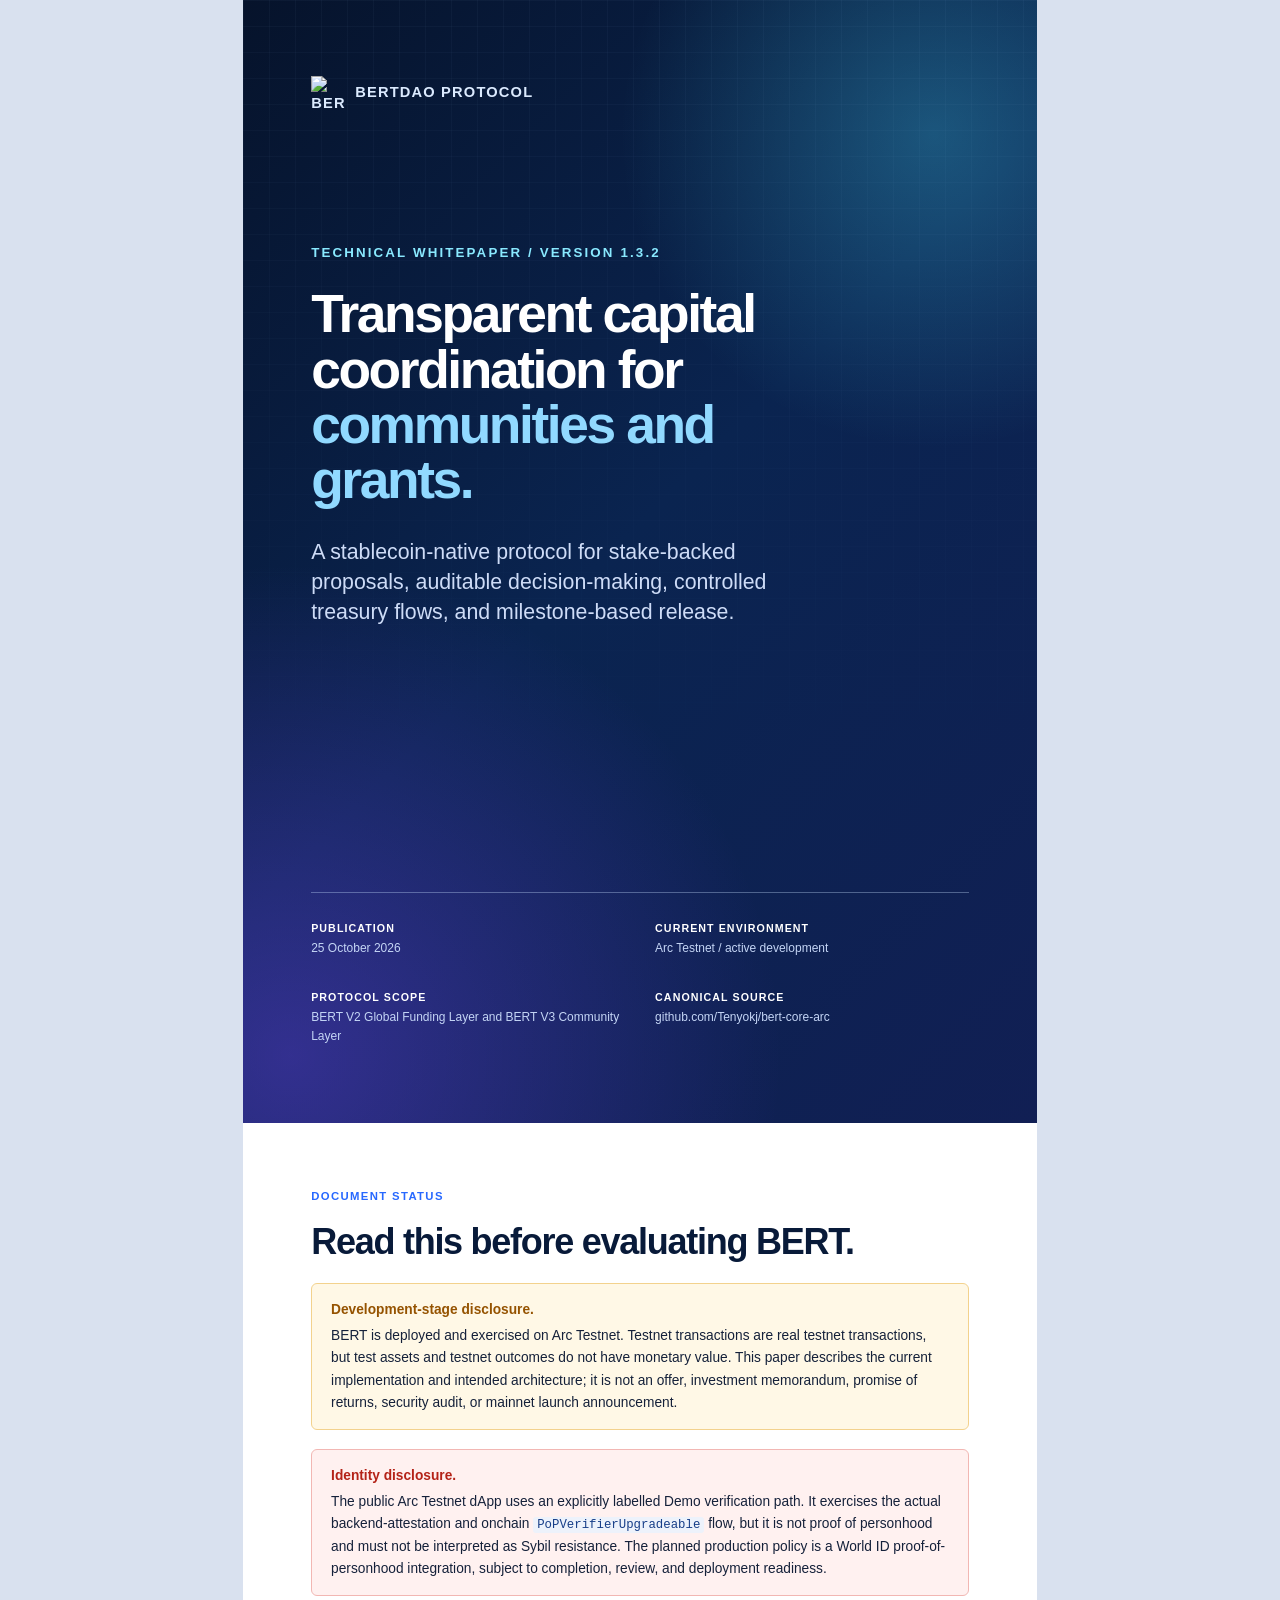
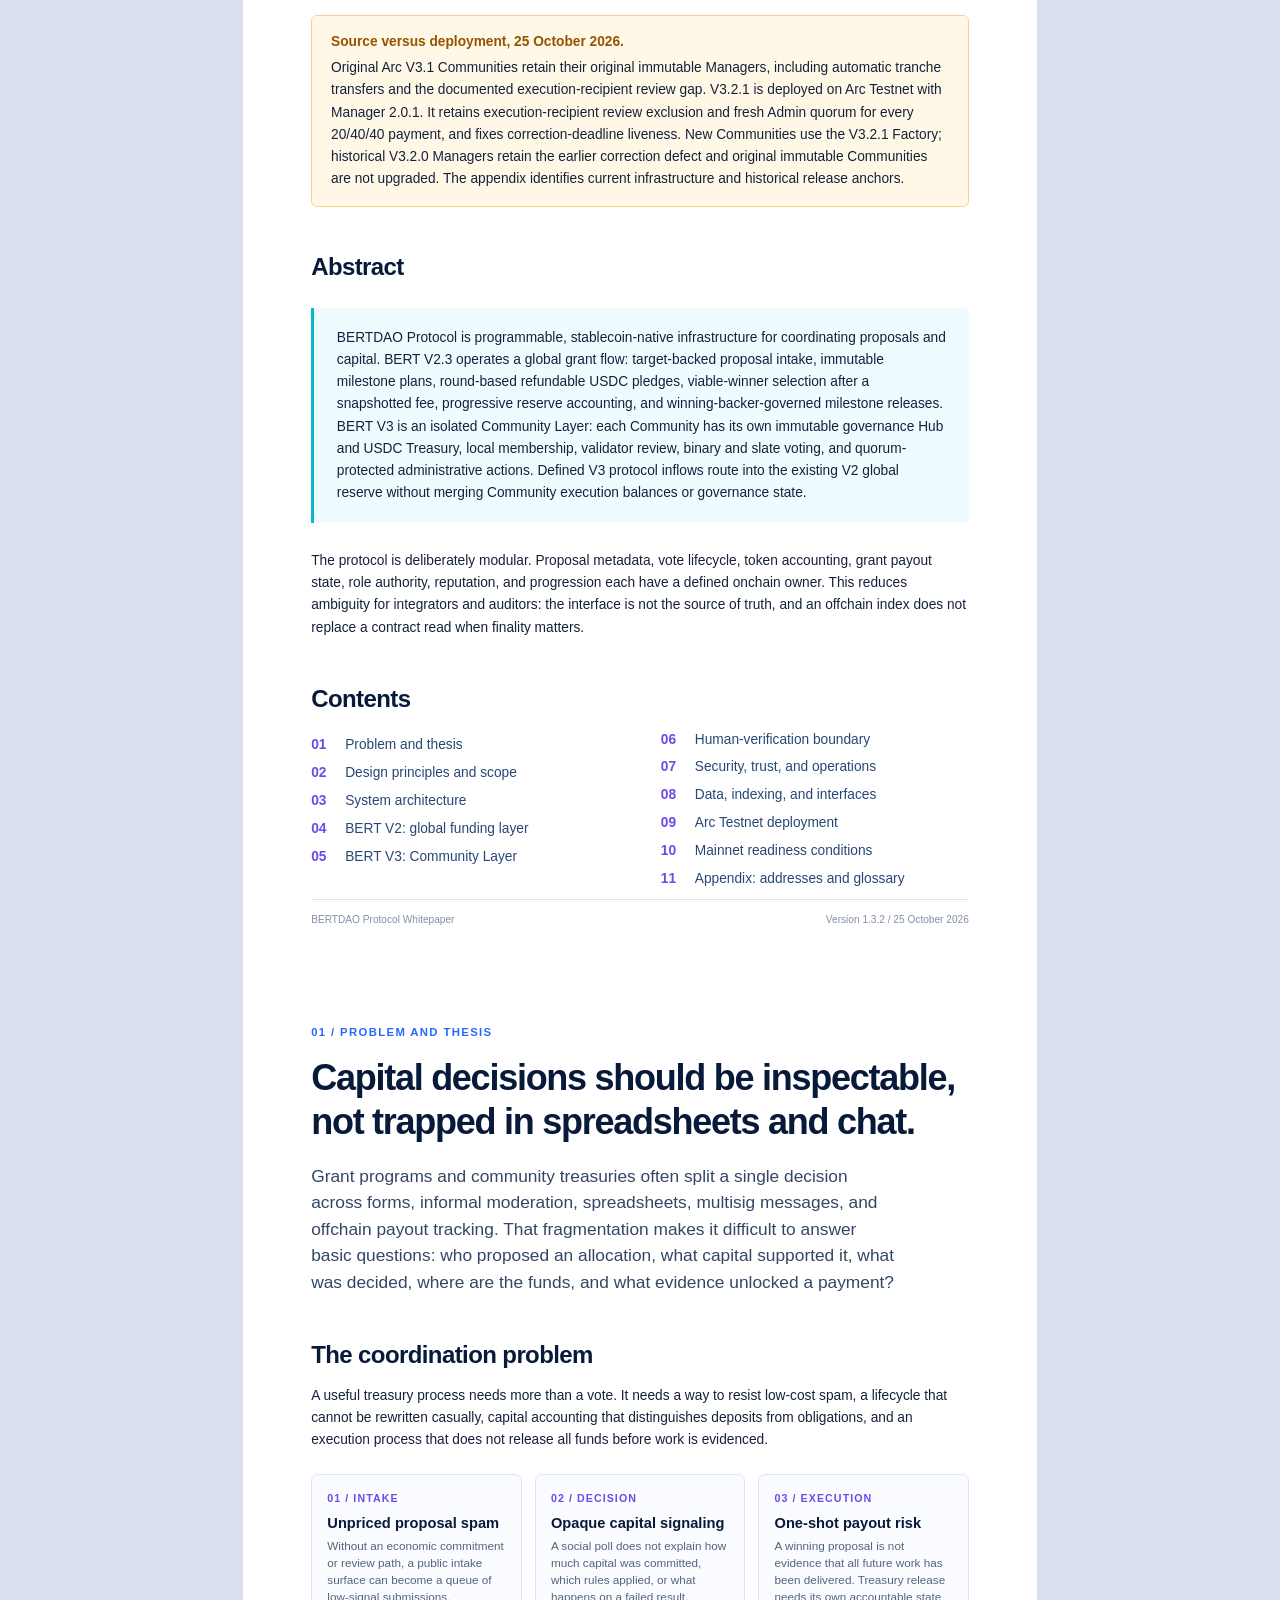
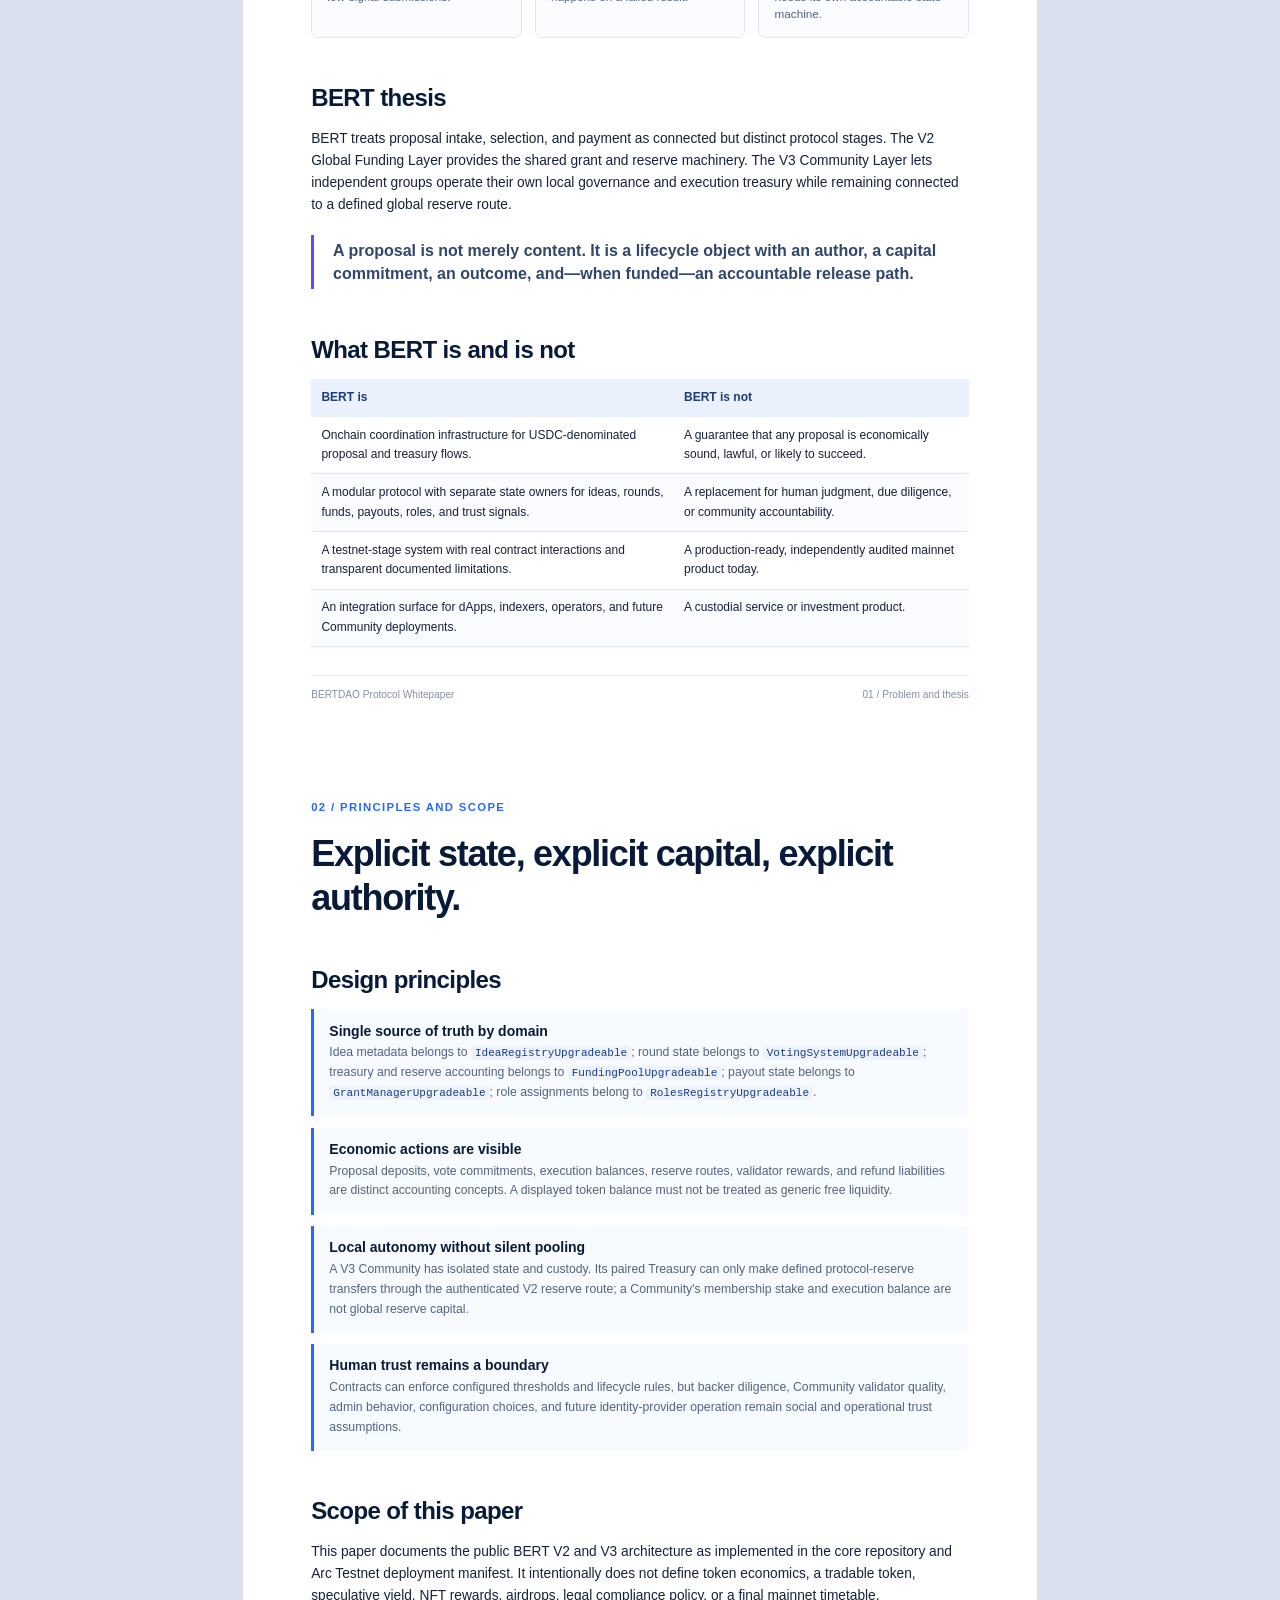
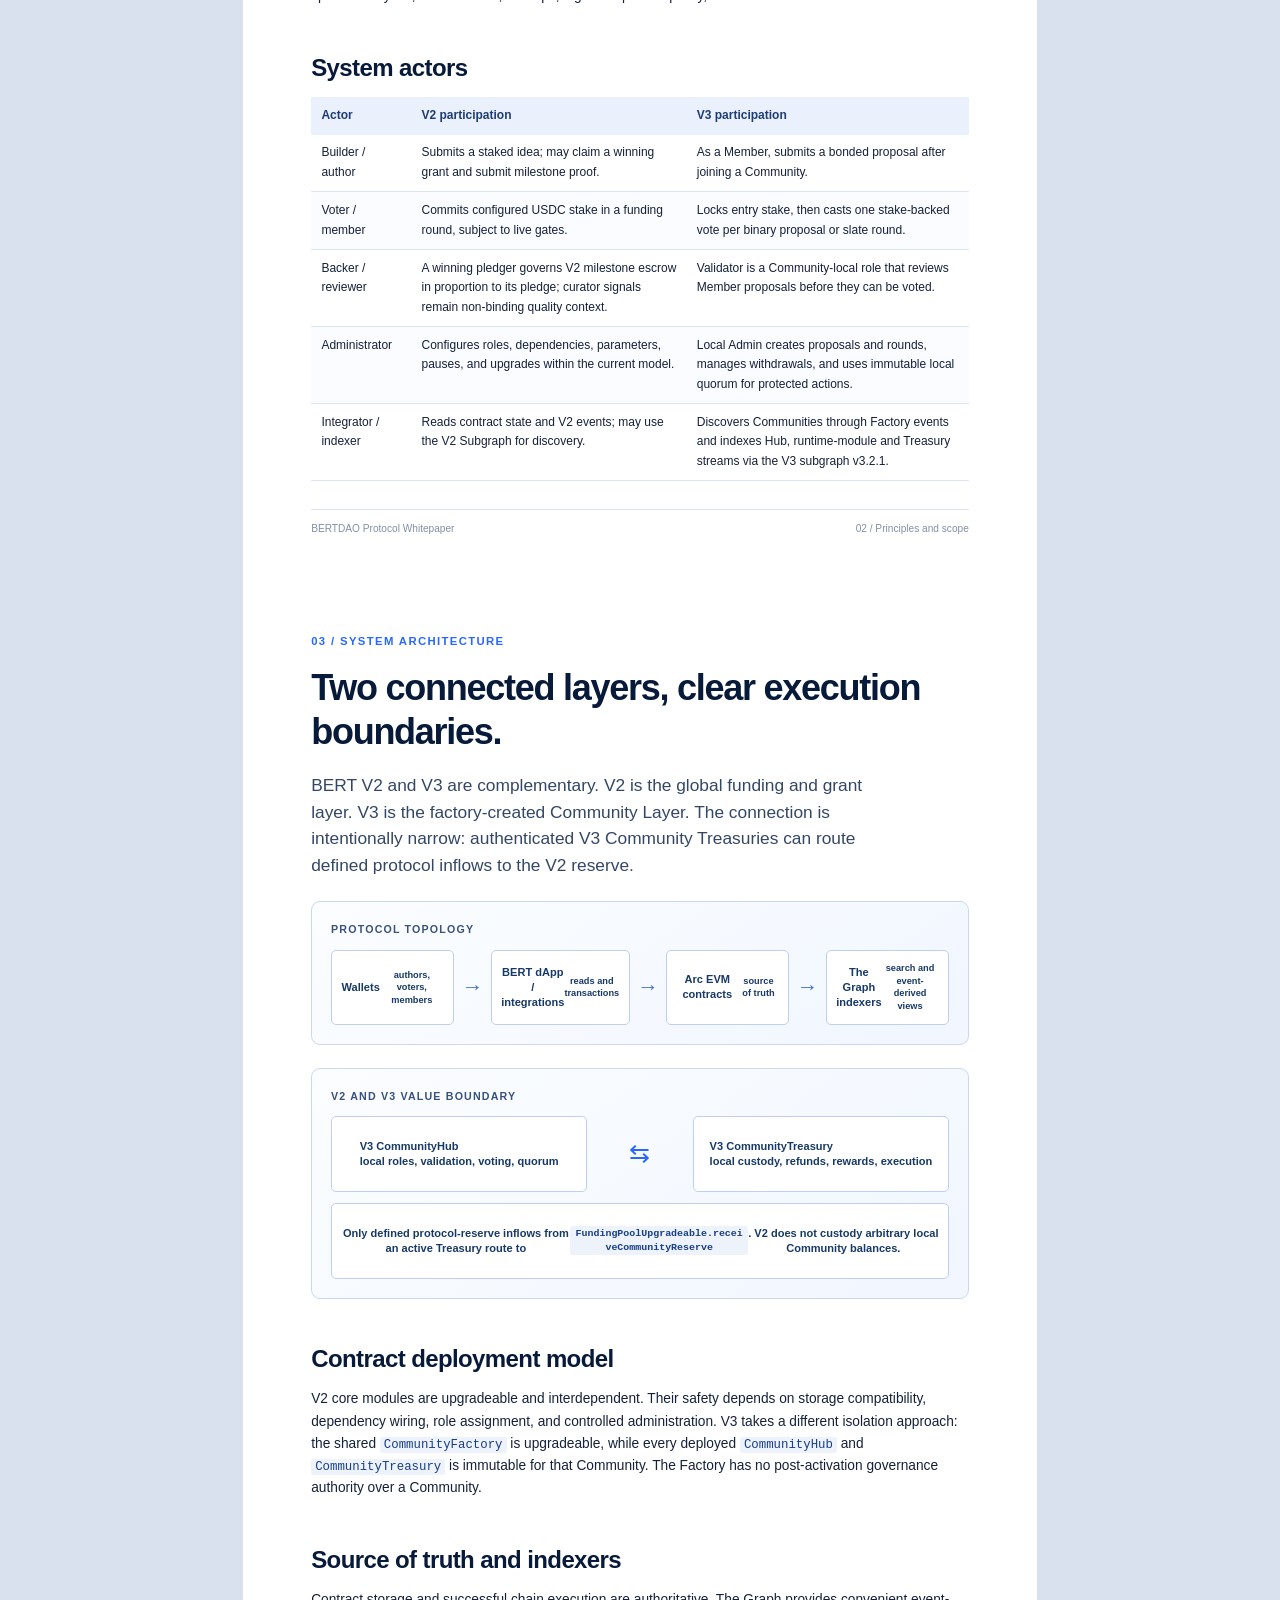
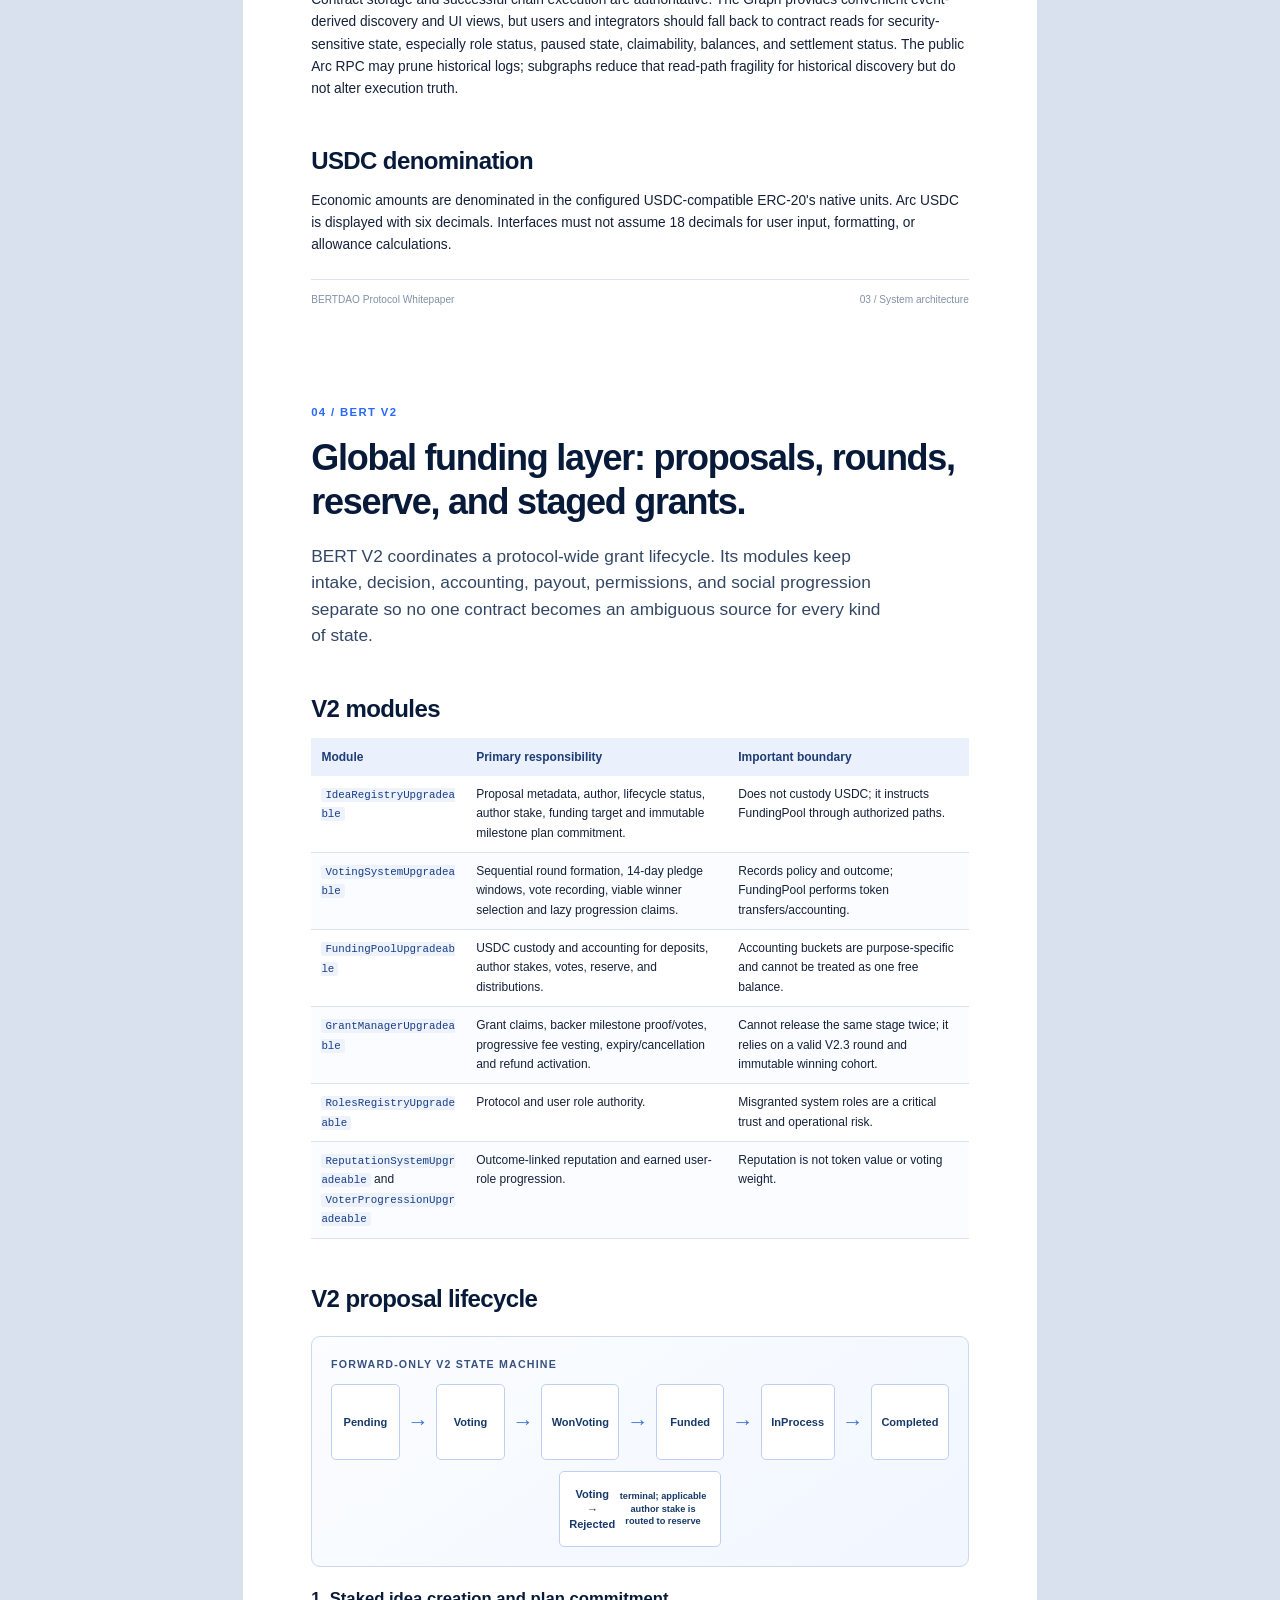
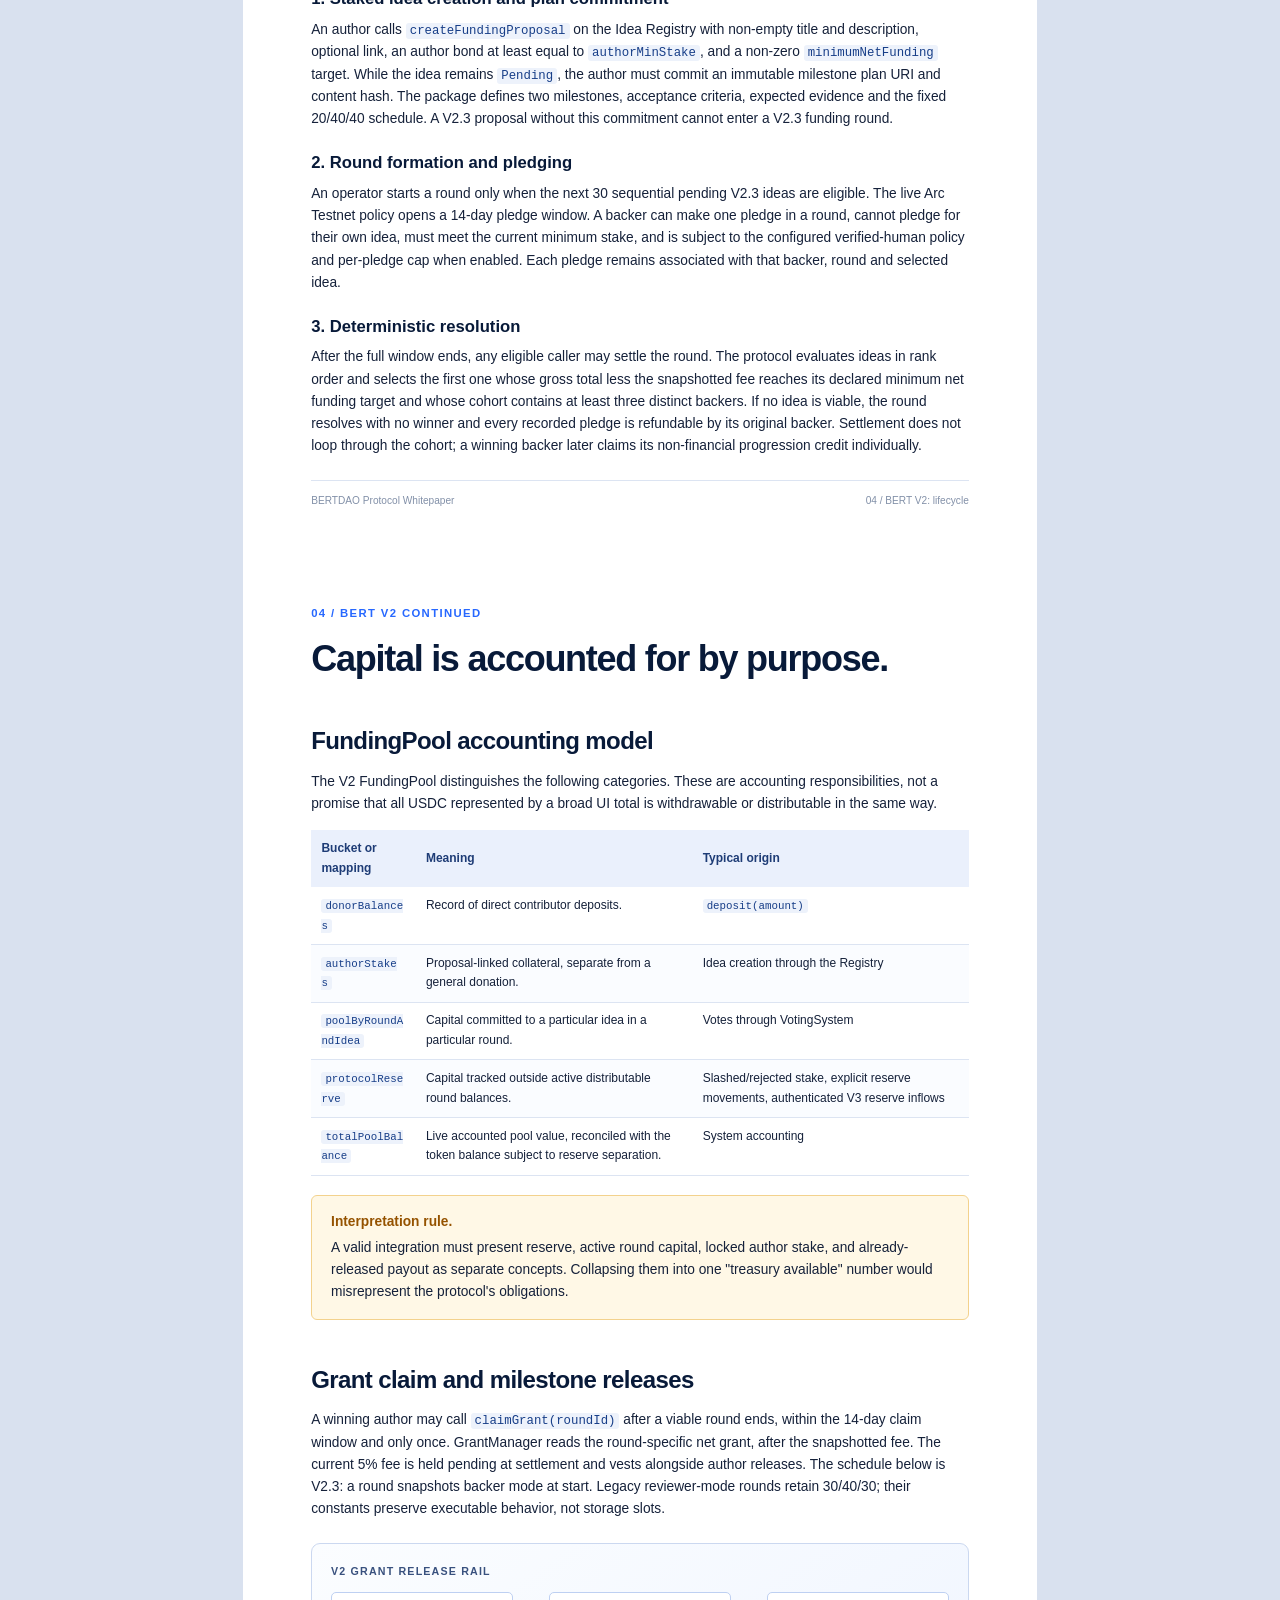
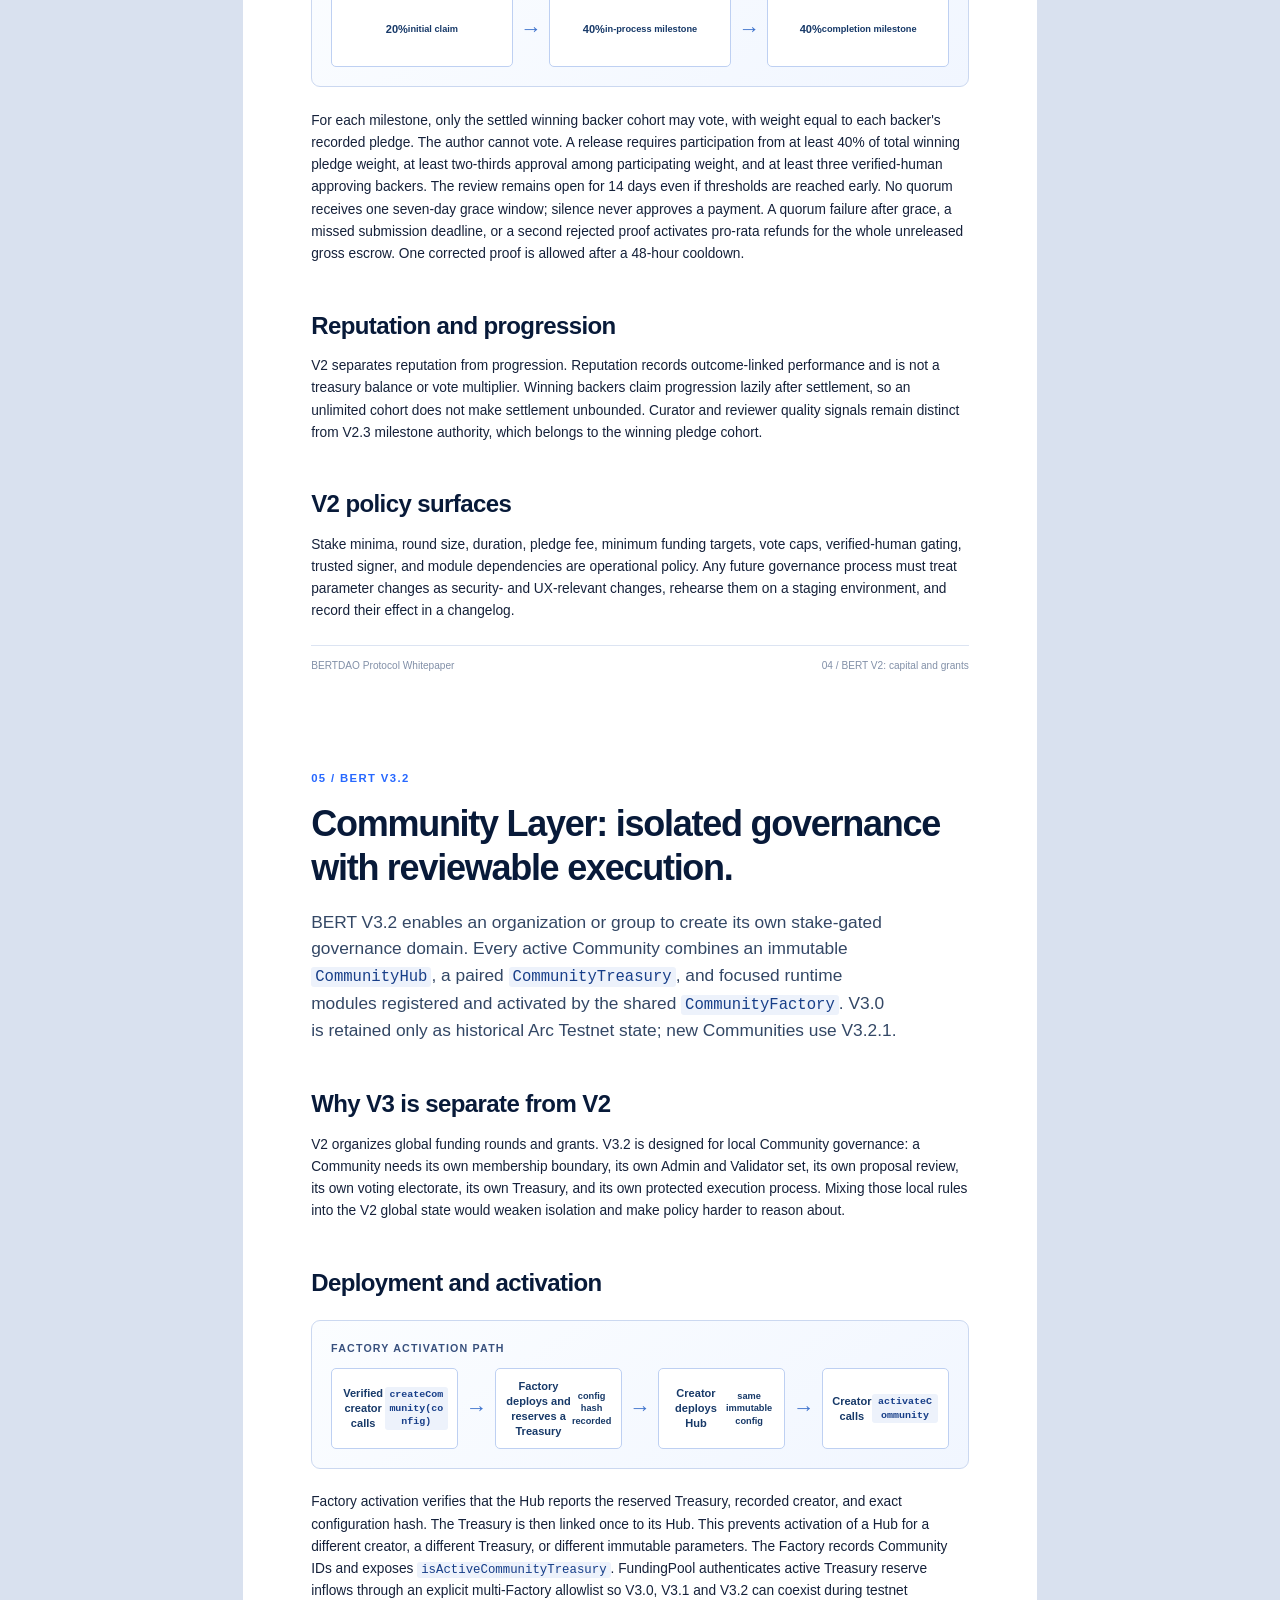
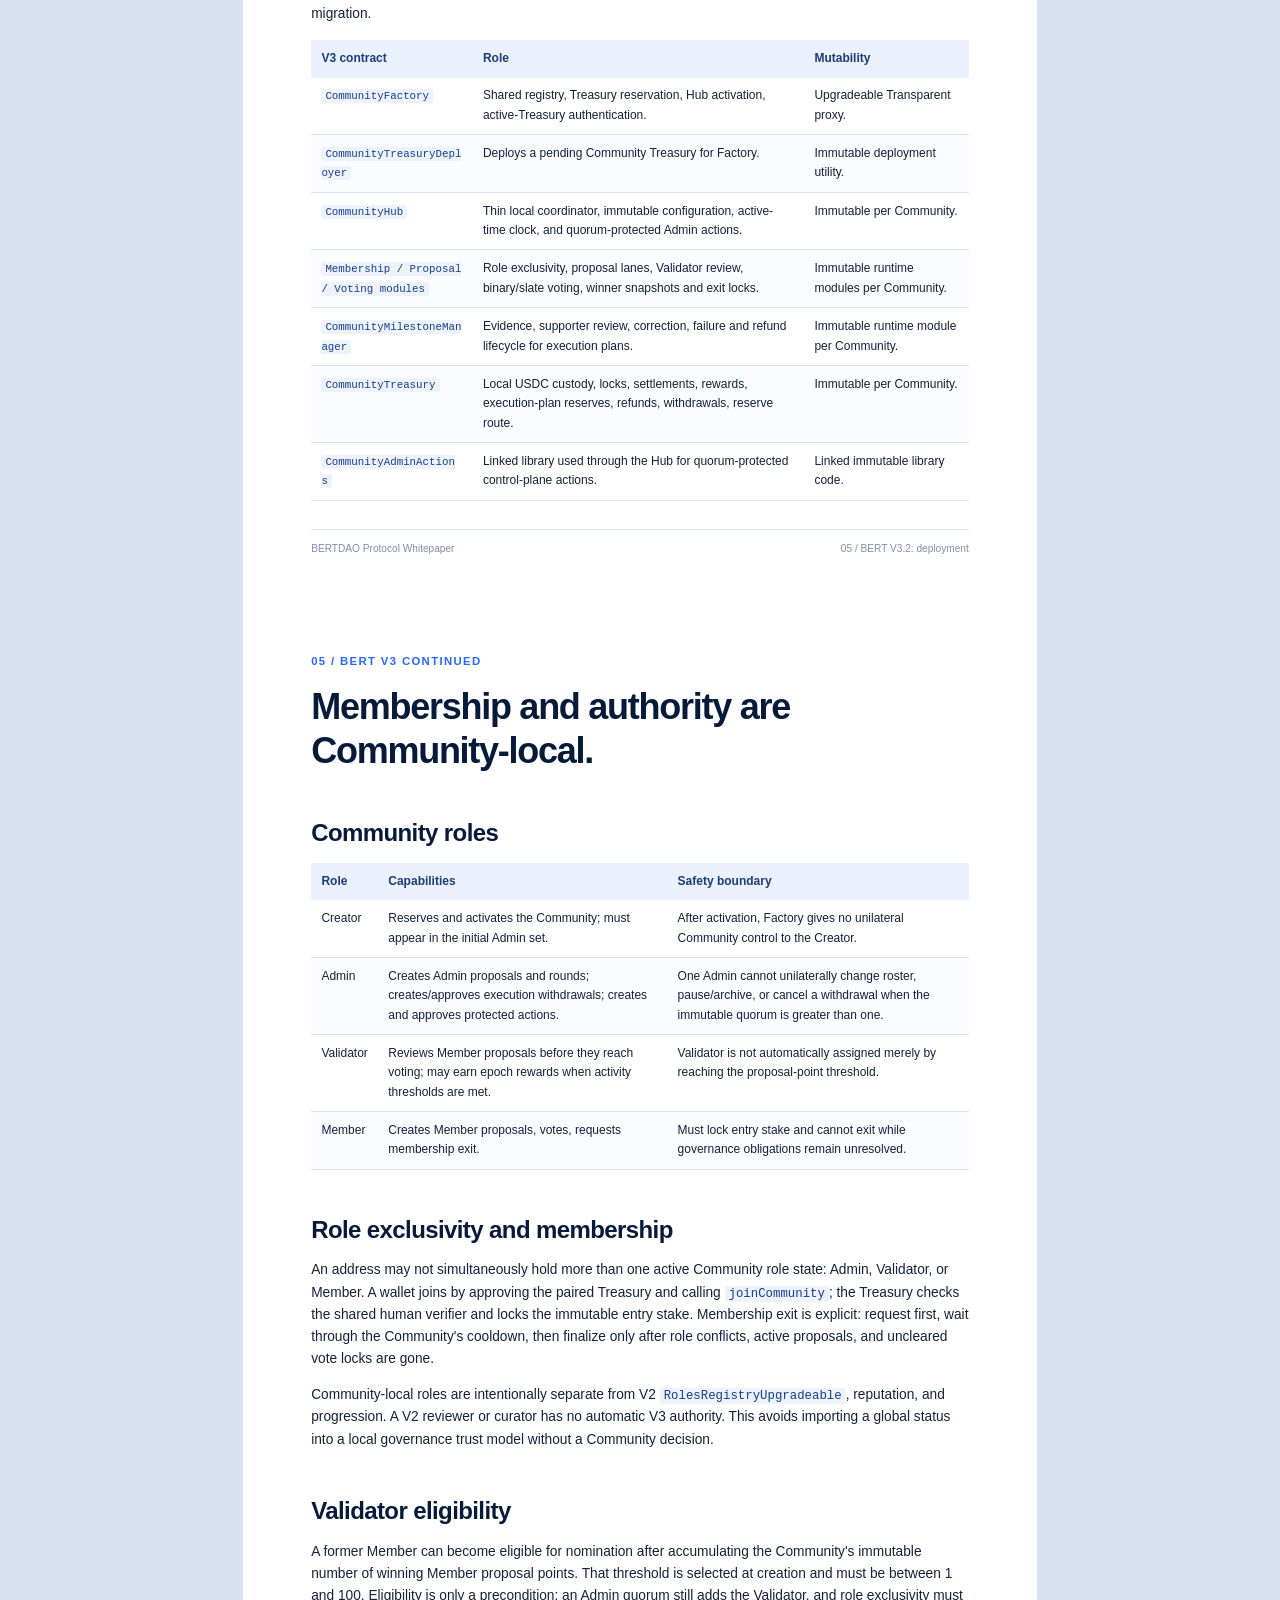
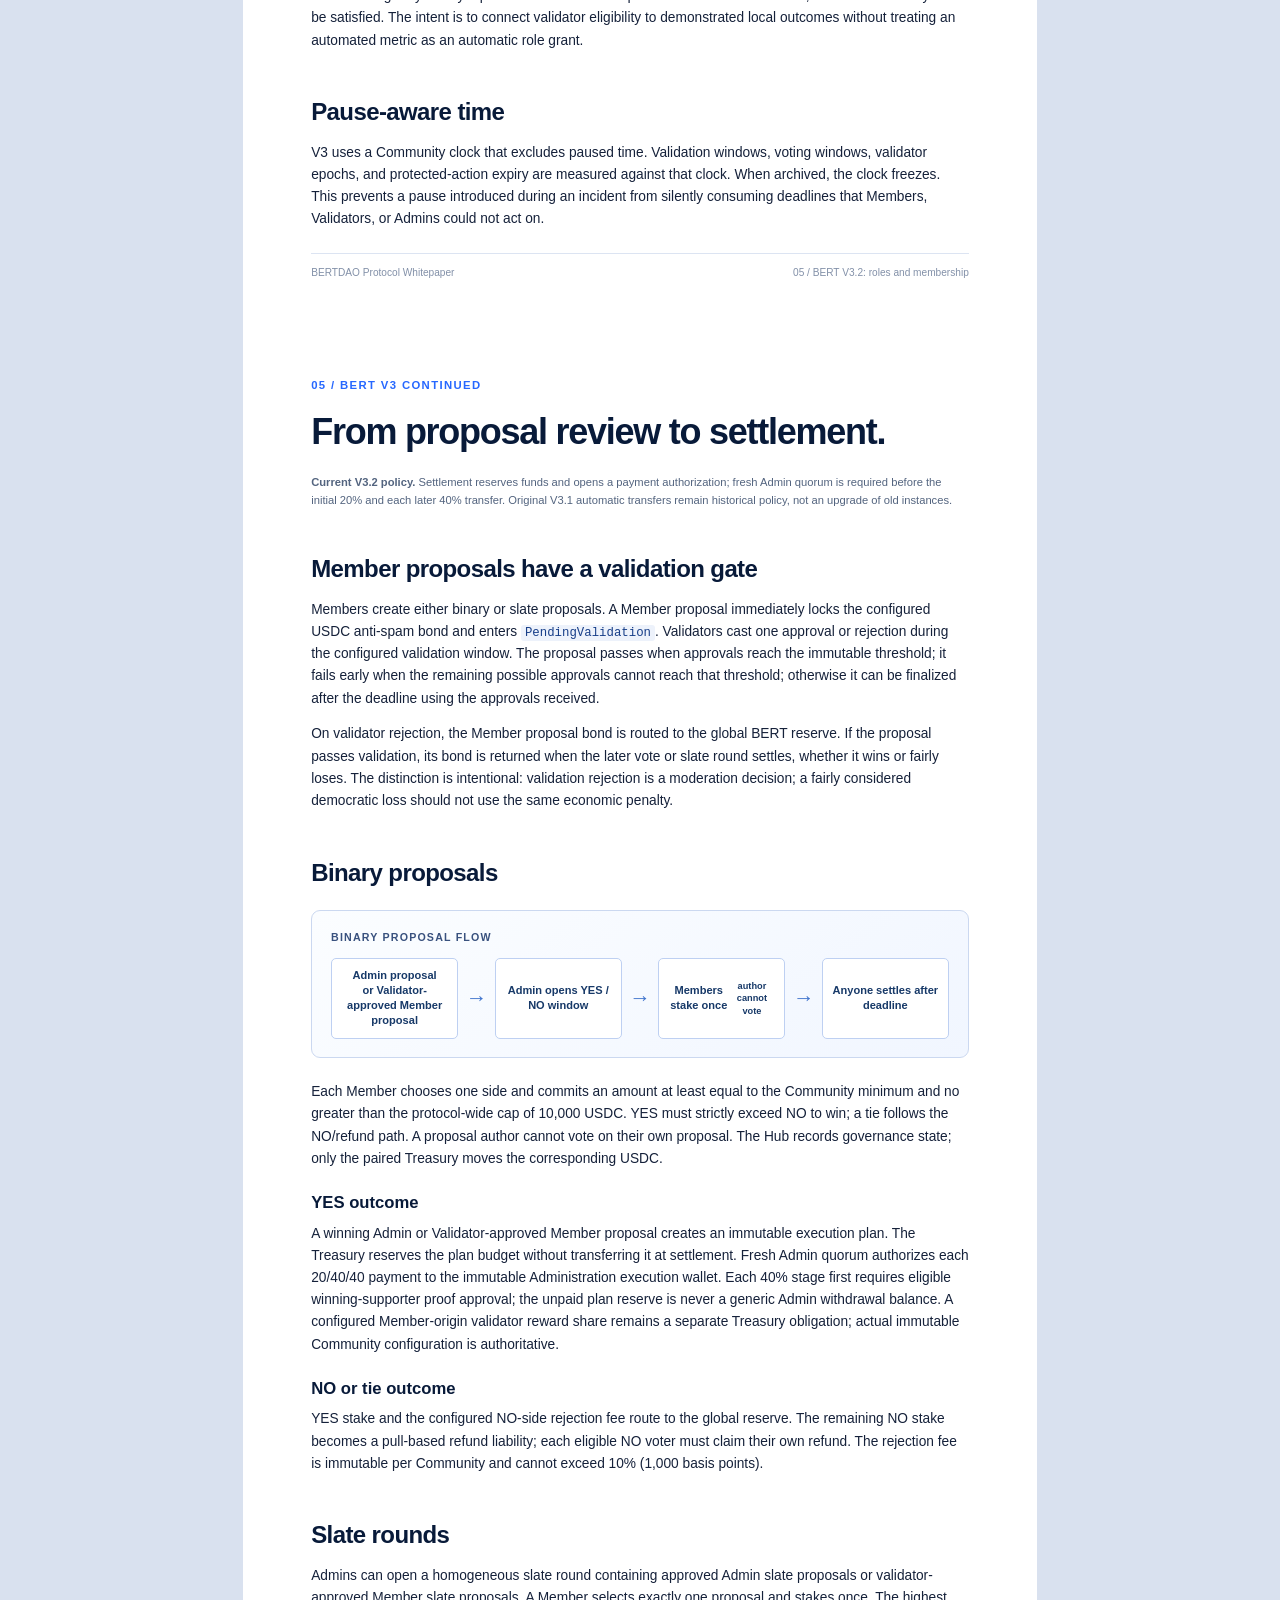
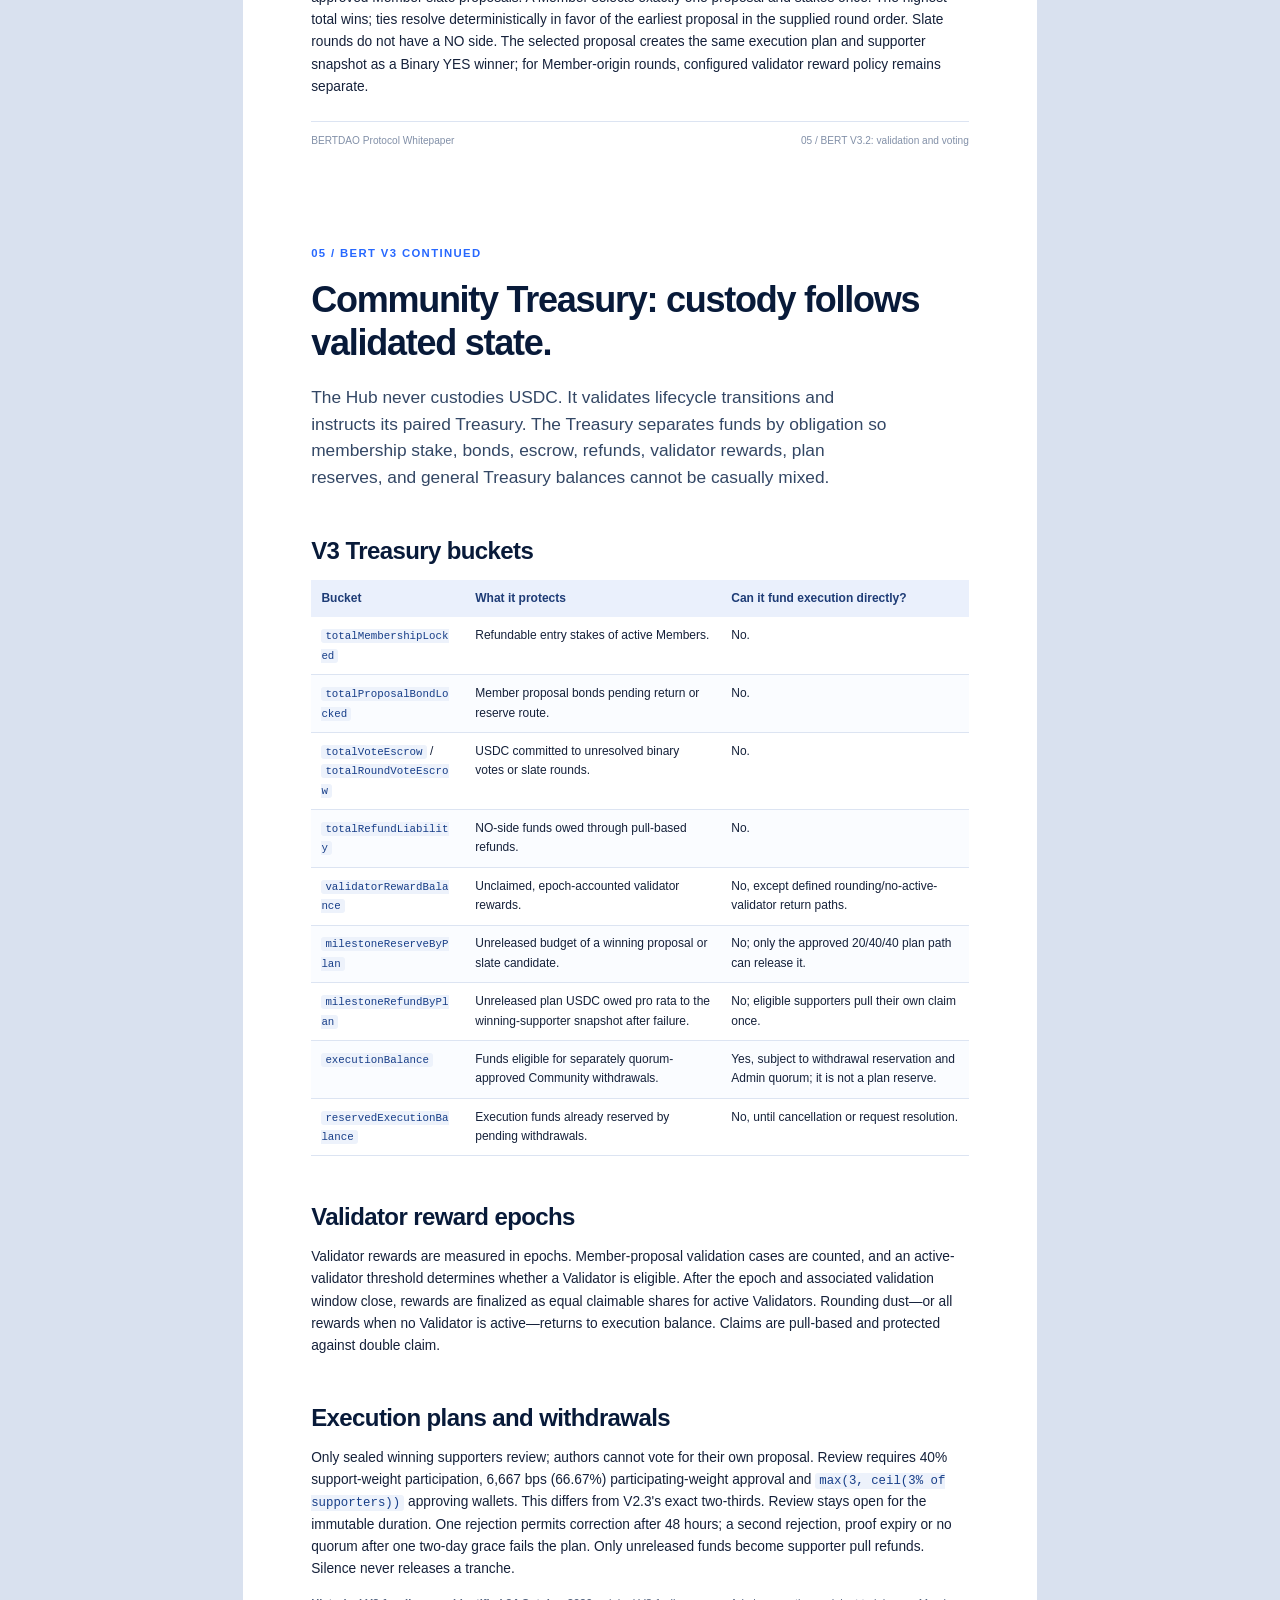
==== commit ac74d195: "docs: update whitepaper for V3.2.1 correction hotfix" ====
--- a/whitepaper/BERTDAO-Protocol-Whitepaper.html
+++ b/whitepaper/BERTDAO-Protocol-Whitepaper.html
@@ -133,11 +133,11 @@
     <section class="cover">
       <div class="cover-content">
         <div class="brand"><img src="../assets/bert-logo.png" alt="BERT logo" /> BERTDAO Protocol</div>
-        <p class="cover-kicker">Technical whitepaper / Version 1.3.1</p>
+        <p class="cover-kicker">Technical whitepaper / Version 1.3.2</p>
         <h1>Transparent capital coordination for <span>communities and grants.</span></h1>
         <p class="subtitle">A stablecoin-native protocol for stake-backed proposals, auditable decision-making, controlled treasury flows, and milestone-based release.</p>
         <div class="cover-meta">
-          <div><strong>Publication</strong>24 October 2026</div>
+          <div><strong>Publication</strong>25 October 2026</div>
           <div><strong>Current environment</strong>Arc Testnet / active development</div>
           <div><strong>Protocol scope</strong>BERT V2 Global Funding Layer and BERT V3 Community Layer</div>
           <div><strong>Canonical source</strong>github.com/Tenyokj/bert-core-arc</div>
@@ -156,7 +156,7 @@
         <strong>Identity disclosure.</strong>
         The public Arc Testnet dApp uses an explicitly labelled Demo verification path. It exercises the actual backend-attestation and onchain <code>PoPVerifierUpgradeable</code> flow, but it is not proof of personhood and must not be interpreted as Sybil resistance. The planned production policy is a World ID proof-of-personhood integration, subject to completion, review, and deployment readiness.
       </div>
-      <div class="callout warning"><strong>Source versus deployment, 24 October 2026.</strong> Original Arc V3.1 Communities retain their original immutable Managers, including automatic tranche transfers and the documented execution-recipient review gap. V3.2 was deployed on Arc Testnet on 24 October 2026. Manager 2.0.0 excludes that recipient from reviews and adds fresh Admin quorum for every 20/40/40 payment. New Communities use the V3.2 Factory; original immutable Communities are not upgraded. The appendix identifies current infrastructure and historical release anchors.</div>
+      <div class="callout warning"><strong>Source versus deployment, 25 October 2026.</strong> Original Arc V3.1 Communities retain their original immutable Managers, including automatic tranche transfers and the documented execution-recipient review gap. V3.2.1 is deployed on Arc Testnet with Manager 2.0.1. It retains execution-recipient review exclusion and fresh Admin quorum for every 20/40/40 payment, and fixes correction-deadline liveness. New Communities use the V3.2.1 Factory; historical V3.2.0 Managers retain the earlier correction defect and original immutable Communities are not upgraded. The appendix identifies current infrastructure and historical release anchors.</div>
       <h2>Abstract</h2>
       <p class="abstract">BERTDAO Protocol is programmable, stablecoin-native infrastructure for coordinating proposals and capital. BERT V2.3 operates a global grant flow: target-backed proposal intake, immutable milestone plans, round-based refundable USDC pledges, viable-winner selection after a snapshotted fee, progressive reserve accounting, and winning-backer-governed milestone releases. BERT V3 is an isolated Community Layer: each Community has its own immutable governance Hub and USDC Treasury, local membership, validator review, binary and slate voting, and quorum-protected administrative actions. Defined V3 protocol inflows route into the existing V2 global reserve without merging Community execution balances or governance state.</p>
       <p>The protocol is deliberately modular. Proposal metadata, vote lifecycle, token accounting, grant payout state, role authority, reputation, and progression each have a defined onchain owner. This reduces ambiguity for integrators and auditors: the interface is not the source of truth, and an offchain index does not replace a contract read when finality matters.</p>
@@ -174,7 +174,7 @@
         <a href="#mainnet"><span>10</span>Mainnet readiness conditions</a>
         <a href="#appendix"><span>11</span>Appendix: addresses and glossary</a>
       </nav>
-      <div class="footer"><span>BERTDAO Protocol Whitepaper</span><span>Version 1.3.1 / 24 October 2026</span></div>
+      <div class="footer"><span>BERTDAO Protocol Whitepaper</span><span>Version 1.3.2 / 25 October 2026</span></div>
     </section>
 
     <section class="page page-break" id="problem">
@@ -222,7 +222,7 @@
           <tr><td>Voter / member</td><td>Commits configured USDC stake in a funding round, subject to live gates.</td><td>Locks entry stake, then casts one stake-backed vote per binary proposal or slate round.</td></tr>
           <tr><td>Backer / reviewer</td><td>A winning pledger governs V2 milestone escrow in proportion to its pledge; curator signals remain non-binding quality context.</td><td>Validator is a Community-local role that reviews Member proposals before they can be voted.</td></tr>
           <tr><td>Administrator</td><td>Configures roles, dependencies, parameters, pauses, and upgrades within the current model.</td><td>Local Admin creates proposals and rounds, manages withdrawals, and uses immutable local quorum for protected actions.</td></tr>
-          <tr><td>Integrator / indexer</td><td>Reads contract state and V2 events; may use the V2 Subgraph for discovery.</td><td>Discovers Communities through Factory events and indexes Hub, runtime-module and Treasury streams via the V3 subgraph v3.2.0.</td></tr>
+          <tr><td>Integrator / indexer</td><td>Reads contract state and V2 events; may use the V2 Subgraph for discovery.</td><td>Discovers Communities through Factory events and indexes Hub, runtime-module and Treasury streams via the V3 subgraph v3.2.1.</td></tr>
         </tbody>
       </table>
       <div class="footer"><span>BERTDAO Protocol Whitepaper</span><span>02 / Principles and scope</span></div>
@@ -323,7 +323,7 @@
     <section class="page page-break" id="v3">
       <p class="eyebrow">05 / BERT V3.2</p>
       <h1>Community Layer: isolated governance with reviewable execution.</h1>
-      <p class="lead">BERT V3.2 enables an organization or group to create its own stake-gated governance domain. Every active Community combines an immutable <code>CommunityHub</code>, a paired <code>CommunityTreasury</code>, and focused runtime modules registered and activated by the shared <code>CommunityFactory</code>. V3.0 is retained only as historical Arc Testnet state; new Communities use V3.2.</p>
+      <p class="lead">BERT V3.2 enables an organization or group to create its own stake-gated governance domain. Every active Community combines an immutable <code>CommunityHub</code>, a paired <code>CommunityTreasury</code>, and focused runtime modules registered and activated by the shared <code>CommunityFactory</code>. V3.0 is retained only as historical Arc Testnet state; new Communities use V3.2.1.</p>
       <h2>Why V3 is separate from V2</h2>
       <p>V2 organizes global funding rounds and grants. V3.2 is designed for local Community governance: a Community needs its own membership boundary, its own Admin and Validator set, its own proposal review, its own voting electorate, its own Treasury, and its own protected execution process. Mixing those local rules into the V2 global state would weaken isolation and make policy harder to reason about.</p>
       <h2>Deployment and activation</h2>
@@ -425,7 +425,7 @@
     <section class="page page-break" id="v3-payment-follow-up">
       <p class="eyebrow">05 / V3.2 Community Layer - Arc Testnet</p>
       <h1>Reviewed evidence and authorized payment are separate gates.</h1>
-      <div class="callout warning"><strong>Deployed on Arc Testnet, 24 October 2026.</strong> V3.2 describes the Community Layer release; Manager 2.0.0, Hub 2.1.0 and Membership 1.1.0 are independent contract versions. V2 remains V2.3: this work changed V2 comments/documentation, not executable behavior. These are independent contract versions, not a mainnet release or an upgrade of original immutable Communities.</div>
+      <div class="callout warning"><strong>Deployed on Arc Testnet, 25 October 2026.</strong> V3.2.1 describes the Community Layer patch release; Manager 2.0.1, Hub 2.1.0 and Membership 1.1.0 are independent contract versions. V2 remains V2.3: this work changed V2 comments/documentation, not executable behavior. These are independent contract versions, not a mainnet release or an upgrade of original immutable Communities.</div>
       <h2>Custody and payment stages</h2>
       <p>All four lanes use the same fixed 20/40/40 execution schedule. Settlement reserves the execution budget and opens stage 0 authorization without paying it. A passed first proof opens stage 1; a passed completion proof opens stage 2. Every stage requires fresh explicit approvals from the Community's immutable Admin quorum. Earlier stage approvals and proposal or proof votes do not authorize a later payment.</p>
       <table><thead><tr><th>Stage</th><th>Ready condition</th><th>Payment</th></tr></thead><tbody><tr><td>0</td><td>Winner settlement</td><td>Floor of 20% of execution budget</td></tr><tr><td>1</td><td>First proof passes supporter review</td><td>Floor of 40%</td></tr><tr><td>2</td><td>Completion proof passes supporter review</td><td>Entire remaining budget, approximately 40%</td></tr></tbody></table>
@@ -436,9 +436,24 @@
       <h2>Timeout, refund and completion</h2>
       <p>Proof deadlines start only after actual preceding payment. An approved completion proof is not a completed plan until the final transfer. If an unpaid stage expires, anyone may fail the plan and activate refunds for its entire not-actually-paid execution budget: 100%, 80%, or the remaining approximately 40%. Already paid amounts are not clawed back. Validator rewards remain separately accounted and are not refunded as execution budget. Failure never converts this reserve into free execution balance.</p>
       <h2>Release boundary</h2>
-      <p>A new Hub artifact paired with an old Factory still selects that Factory's old module deployers. This rollout therefore uses a fresh matching infrastructure bundle and adds the new Factory to FundingPool's allowlist without removing existing Factories. Directory URLs and indexed identities bind chain, Factory and local Community ID. The updated V3 subgraph retains original modular Factory history and adds the new Factory's real deployment block. The current Factory is <code>0xf793786BCecfbfE35a22E36180032b32BD5208Ba</code>, deployed at block <code>68888068</code>. The v3.2.0 graph indexes it alongside original V3.1 history.</p>
+      <p>A new Hub artifact paired with an old Factory still selects that Factory's old module deployers. This rollout therefore uses a fresh matching infrastructure bundle and adds the new Factory to FundingPool's allowlist without removing existing Factories. Directory URLs and indexed identities bind chain, Factory and local Community ID. The updated V3 subgraph retains original modular Factory history and adds the new Factory's real deployment block. The current Factory is <code>0x23E023E0D8B3436319BC6e5e72615Bc7A0c6234E</code>, deployed at block <code>69044184</code>. The v3.2.1 graph indexes it alongside retained V3.1 and V3.2.0 history.</p>
       <p class="small">Full rules and test evidence: <a href="https://github.com/Tenyokj/bert-core-arc/blob/arc-usdc-migration/docs/V3.2-TRANCHE-QUORUM.md">Tranche quorum specification</a>. Automated regression tests are not a completed manual dApp E2E or independent audit.</p>
       <div class="footer"><span>BERTDAO Protocol Whitepaper</span><span>05 / V3.2 payment follow-up</span></div>
+    </section>
+
+    <section class="page page-break" id="v3-correction-hotfix">
+      <p class="eyebrow">05 / V3.2.1 correction liveness</p>
+      <h1>One correction.<br />One fixed deadline.</h1>
+      <p class="lead">Manager 2.0.1 fixes a correction path that could become unusable after a long review. The patch changes timing and expiry, not who receives capital or who approves delivery.</p>
+      <h2>Correction window</h2>
+      <p>On the first rejected proof, the Manager assigns a fixed deadline measured in active Community time: rejection time + 48-hour correction cooldown + the Community's configured proof duration. The executor may reopen after cooldown; reopening never extends this deadline. Submission at the deadline is valid, while expiry requires time strictly after it.</p>
+      <table><thead><tr><th>State</th><th>What the patch permits</th></tr></thead><tbody><tr><td>Correction cooldown</td><td>One bounded opportunity to correct the rejected evidence.</td></tr><tr><td>Reopened correction</td><td>A new proof attempt within the same fixed correction deadline.</td></tr><tr><td>Abandoned cooldown or missed proof deadline</td><td>Permissionless failure through the Hub after expiry, without requiring the executor to reopen first.</td></tr><tr><td>Terminal failure</td><td>Supporters may claim only the unpaid execution budget. Paid tranches and separately accounted validator rewards are not clawed back.</td></tr></tbody></table>
+      <h3>What remains unchanged</h3>
+      <p>The 20/40/40 schedule, winning-supporter review, exact-recipient self-review exclusion, current Admin quorum for each payment, one-correction limit and pause-aware clock remain in effect. The patch does not alter V2.3, event signatures or the Graph schema.</p>
+      <h3>Immutable-instance boundary</h3>
+      <p>Changing the frontend or Factory default cannot repair an existing Community's immutable Manager. Use a new Community created through the V3.2.1 Factory for corrected pilots. Historical V3.2.0 Managers remain affected; memberships, votes and funds are not migrated automatically.</p>
+      <p class="small">Evidence: <a href="https://github.com/Tenyokj/bert-core-arc/blob/arc-usdc-migration/docs/V3.2.1-ARC-TESTNET-RELEASE.md">V3.2.1 release record</a>. Internal regression tests and local browser E2E are not an independent audit or proof of a completed new public Community pilot.</p>
+      <div class="footer"><span>BERTDAO Protocol Whitepaper</span><span>05 / V3.2.1 correction hotfix</span></div>
     </section>
 
     <section class="page page-break" id="identity">
@@ -515,7 +530,7 @@
         </tbody>
       </table>
       <h2>V3 discovery model</h2>
-      <p>The V3 subgraph v3.2.0 indexes both modular V3.1 and V3.2 Factories and uses dynamic Hub, Membership, Proposal, Voting, Milestone, Winner Snapshot and Treasury templates so newly activated Communities can become discoverable without hardcoding their runtime addresses into the frontend. This supports Community directories, role rosters, proposal history, rounds, winner cohorts, milestone activity, Treasury activity and lifecycle displays. Contract reads remain necessary where a current record decides whether a write action may proceed.</p>
+      <p>The V3 subgraph v3.2.1 indexes all three modular V3.1, V3.2.0 and V3.2.1 Factories and uses dynamic Hub, Membership, Proposal, Voting, Milestone, Winner Snapshot and Treasury templates so newly activated Communities can become discoverable without hardcoding their runtime addresses into the frontend. This supports Community directories, role rosters, proposal history, rounds, winner cohorts, milestone activity, Treasury activity and lifecycle displays. Contract reads remain necessary where a current record decides whether a write action may proceed.</p>
       <h2>Developer safeguards</h2>
       <ul>
         <li>Format Arc USDC with six decimals; do not assume an 18-decimal token.</li>
@@ -532,7 +547,7 @@
           <tr><td>Developer documentation</td><td><a href="https://bertdao-docs.vercel.app">https://bertdao-docs.vercel.app</a></td></tr>
           <tr><td>Core contracts</td><td><a href="https://github.com/Tenyokj/bert-core-arc">github.com/Tenyokj/bert-core-arc</a></td></tr>
           <tr><td>V2 Subgraph</td><td><a href="https://thegraph.com/studio/subgraph/bert-arc-testnet/">thegraph.com/studio/subgraph/bert-arc-testnet</a></td></tr>
-          <tr><td>V3 subgraph v3.2.0</td><td><a href="https://thegraph.com/studio/subgraph/bert-v-3-1-arc-testnet/">thegraph.com/studio/subgraph/bert-v-3-1-arc-testnet</a></td></tr>
+          <tr><td>V3 subgraph v3.2.1</td><td><a href="https://thegraph.com/studio/subgraph/bert-v-3-1-arc-testnet/">thegraph.com/studio/subgraph/bert-v-3-1-arc-testnet</a></td></tr>
         </tbody>
       </table>
       <div class="footer"><span>BERTDAO Protocol Whitepaper</span><span>08 / Data and developer interfaces</span></div>
@@ -541,7 +556,7 @@
     <section class="page page-break" id="testnet">
       <p class="eyebrow">09 / Arc Testnet</p>
       <h1>Public deployment registry and current boundary.</h1>
-      <p class="lead">The following addresses identify the current Arc Testnet deployment as of 24 October 2026: V2.3 and the new V3.2 Community Layer. They are not mainnet addresses. Original V3.1 Communities remain bound to Factory <code>0xe16Cd61a21feA97393e6eEE3A7F7A26828021dD0</code>; V3.0 is separate historical infrastructure. Never pair the new Hub artifact with an old Factory.</p>
+      <p class="lead">The following addresses identify the current Arc Testnet deployment as of 25 October 2026: V2.3 and the new V3.2.1 Community Layer. They are not mainnet addresses. Original V3.1 Communities remain bound to Factory <code>0xe16Cd61a21feA97393e6eEE3A7F7A26828021dD0</code>; V3.0 is separate historical infrastructure. Never pair the new Hub artifact with an old Factory.</p>
       <h2>Network</h2>
       <table>
         <tbody>
@@ -576,26 +591,31 @@
           <tr><td>ReputationSystemUpgradeable</td><td class="address">0x3594C46983460733F6470f7b61De2f3bB2918a81</td></tr>
         </tbody>
       </table>
-      <h2>Current V3.2 Community Layer addresses</h2>
+      <h2>Current V3.2.1 Community Layer addresses</h2>
       <table>
         <thead><tr><th>Contract</th><th>Address</th></tr></thead>
         <tbody>
-          <tr><td>CommunityFactory proxy</td><td class="address">0xf793786BCecfbfE35a22E36180032b32BD5208Ba</td></tr>
-          <tr><td>CommunityTreasuryDeployer</td><td class="address">0x374D742CC904edC4Dc09Bfd6BC941519969C1adf</td></tr>
-          <tr><td>CommunityMembershipModuleDeployer</td><td class="address">0x5196CC82fc05e6b4623c381a944a8D24b02984dd</td></tr>
-          <tr><td>CommunityProposalModuleDeployer</td><td class="address">0x5286B45c3DA60F7341F3f0147163c6B42FeD01a3</td></tr>
-          <tr><td>CommunityVotingModuleDeployer</td><td class="address">0x9D6cef8dEC24ffea29ed1319ebc4E0d729DCe25F</td></tr>
-          <tr><td>CommunityMilestoneModuleDeployer</td><td class="address">0xB1D4A3d54a0E7bC1CCA66F973A08b25F99FD37bf</td></tr>
-          <tr><td>CommunityAdminActions library</td><td class="address">0x4755E0bc1CB4ffB958595d40A55d1F63862bC815</td></tr>
-        </tbody>
-      </table>
+          <tr><td>CommunityFactory proxy</td><td class="address">0x23E023E0D8B3436319BC6e5e72615Bc7A0c6234E</td></tr>
+          <tr><td>Factory implementation</td><td class="address">0xE397EBb742d0D1c43392425D7B55632C22B18Abe</td></tr>
+          <tr><td>Factory ProxyAdmin</td><td class="address">0xfd9a838E1F727cfd25D52E3E3e93D42C73965d86</td></tr>
+          <tr><td>CommunityTreasuryDeployer</td><td class="address">0x5D11c6780FA89aF62b7A0B28ca502aaBBE81D11d</td></tr>
+          <tr><td>CommunityMembershipModuleDeployer</td><td class="address">0x04A432bbb627B276138c544d83079f0494634dC5</td></tr>
+          <tr><td>CommunityProposalModuleDeployer</td><td class="address">0x22a7a329d5fe207de241f1B4a53A2A3E757D99b9</td></tr>
+          <tr><td>CommunityVotingModuleDeployer</td><td class="address">0x75D5F8343580c2b8570187785ba70fC8aBBbe9B5</td></tr>
+          <tr><td>CommunityMilestoneModuleDeployer</td><td class="address">0x8E3EcA1AE38ACd266bB2A12eB4F2533211C36F46</td></tr>
+          <tr><td>CommunityAdminActions library</td><td class="address">0xE0f9265aF9dFD29D259C468bCC1786AA47080089</td></tr>
+        </tbody>
+      </table>
+      <p class="small">Historical V3.2.0 Factory <code>0xf793786BCecfbfE35a22E36180032b32BD5208Ba</code> from block <code>68888068</code> remains indexed and allowlisted, but its immutable Managers are not patched. V3.1 and V3.0 also keep their original contracts.</p>
       <h2>Current and historical release anchors</h2>
       <table>
         <thead><tr><th>Action</th><th>Transaction / block</th></tr></thead>
         <tbody>
           <tr><td>FundingPool additive Factory-allowlist upgrade</td><td class="address">0x6a3f82c71d2cbc2130908e86b8210b913668508c4afd68551b931a006c048593 (66809444)</td></tr>
-          <tr><td>V3.2 Factory deployment</td><td class="address">0x217bf856e206f18297c39caf8c474d48bf0e59caa70d39f58c0d9d795b57c6f6 (68888068)</td></tr>
-          <tr><td>V3.2 Factory authorization</td><td class="address">0xb101ec91d9252961ceacf348bf6bcca695d234c8b7d475d00c058adb674205b4 (68888345)</td></tr>
+          <tr><td>V3.2.1 Factory deployment</td><td class="address">0x311e3115421abfb5b3e83232d19575a1e670ff3fa53b0b4d0cc651d8501261ed (69044184)</td></tr>
+          <tr><td>V3.2.1 Factory authorization</td><td class="address">0x0068709ea7e3b176f77dd993e5b4dbdb98ea0f66e7ae5051836f2bb0820614c2 (69044535)</td></tr>
+          <tr><td>Historical V3.2.0 Factory deployment</td><td class="address">0x217bf856e206f18297c39caf8c474d48bf0e59caa70d39f58c0d9d795b57c6f6 (68888068)</td></tr>
+          <tr><td>Historical V3.2.0 Factory authorization</td><td class="address">0xb101ec91d9252961ceacf348bf6bcca695d234c8b7d475d00c058adb674205b4 (68888345)</td></tr>
           <tr><td>Historical V3.1 Factory deployment</td><td class="address">0x4f60aeca659d275ef8cef0c761441207a83a78012b1006c8a79b3beaca84ec32 (66809847)</td></tr>
           <tr><td>V3.0 Factory compatibility allowlist</td><td class="address">0x7ccb8902cf7036951820126e051e18ca8508c8cc8349ffc34469d1a25a1cdf74</td></tr>
           <tr><td>V3.1 Factory authorization</td><td class="address">0x845f814537778cdd61d2e11fe3eb80d4fda9557058212afc3ef884c70f16e66a</td></tr>
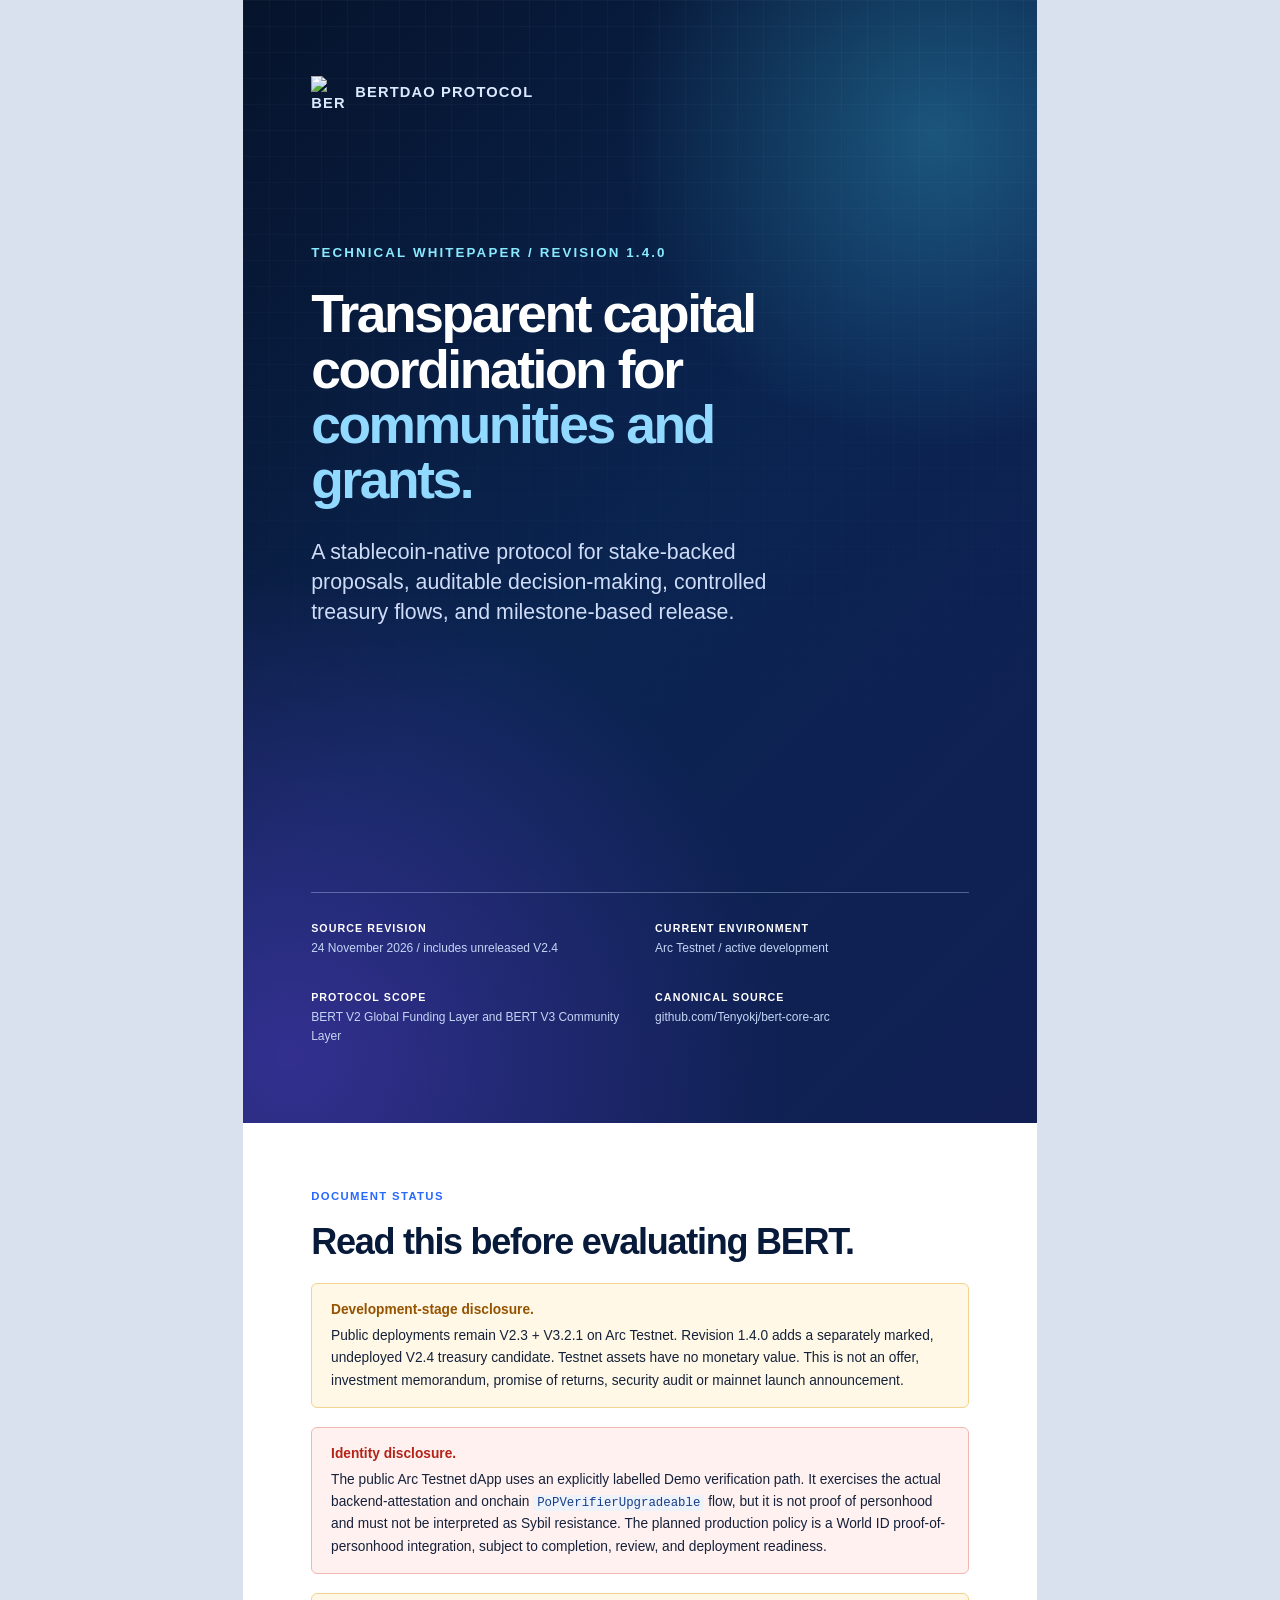
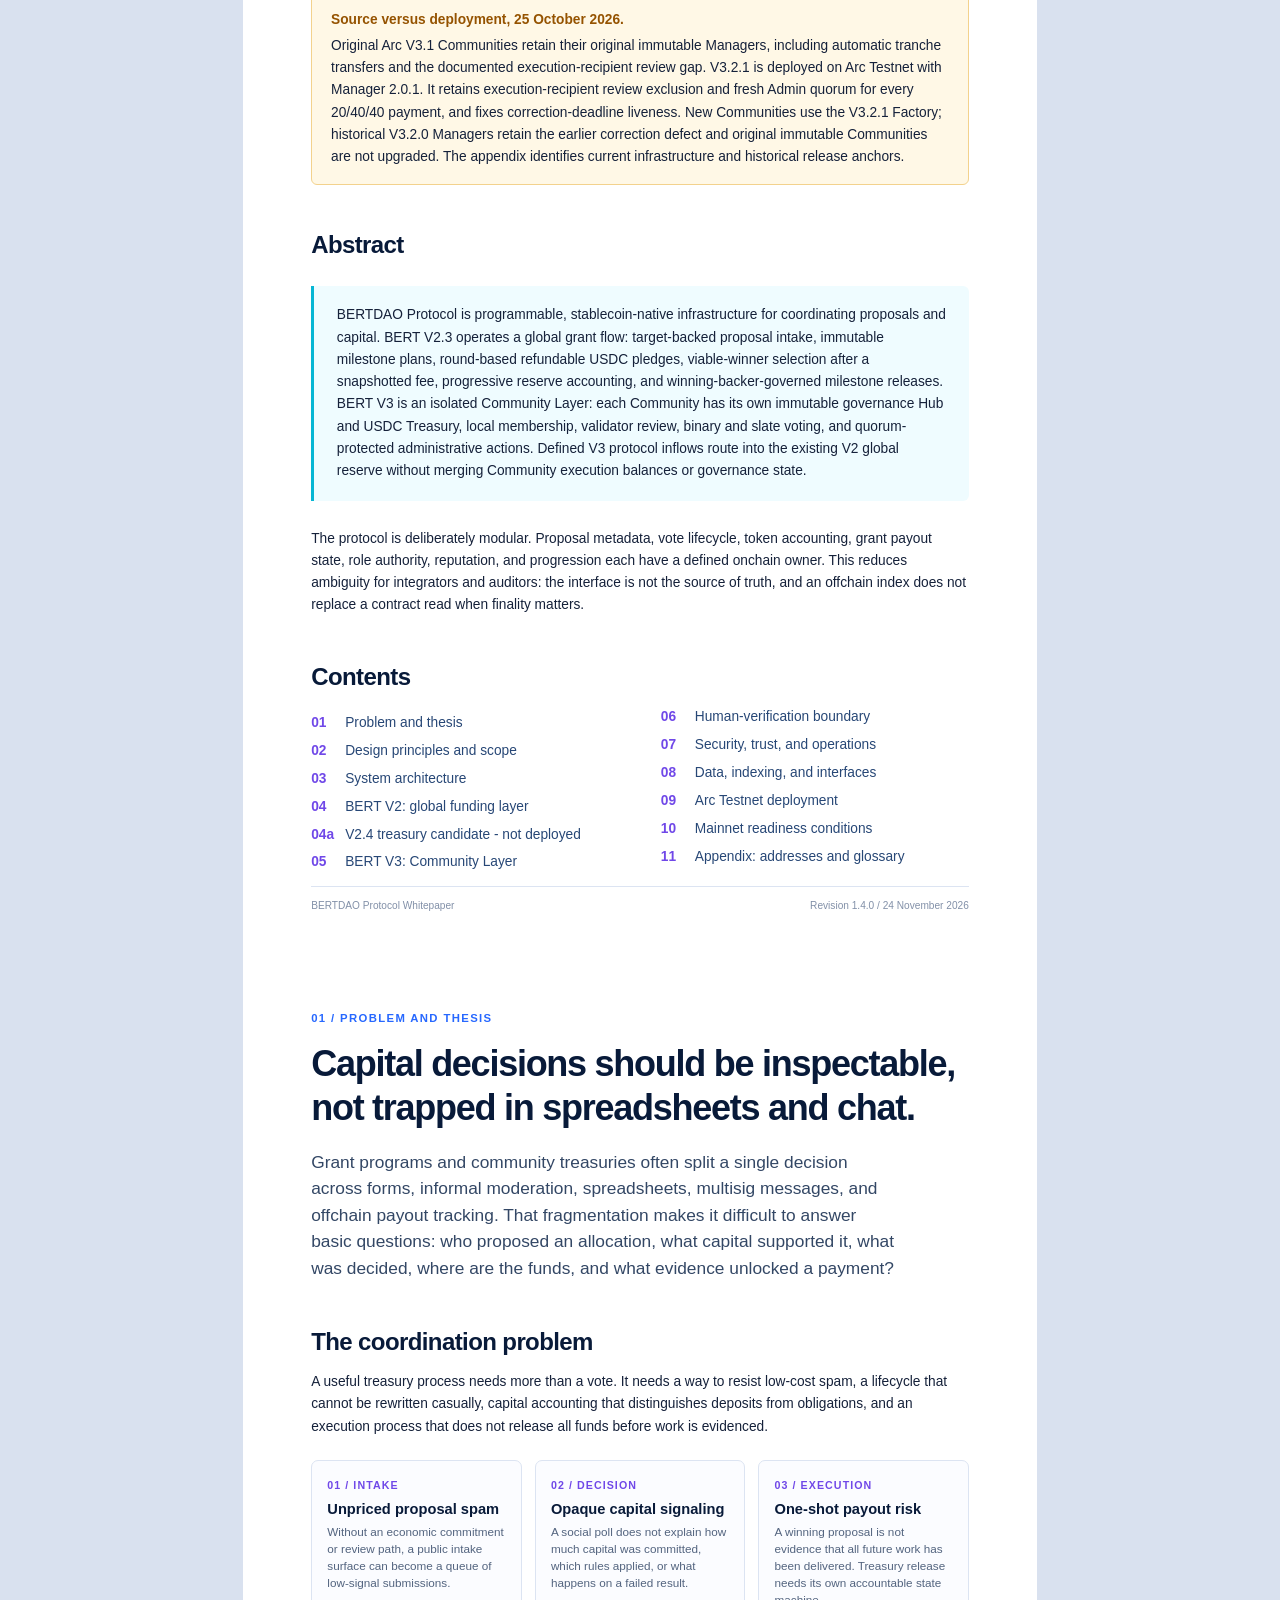
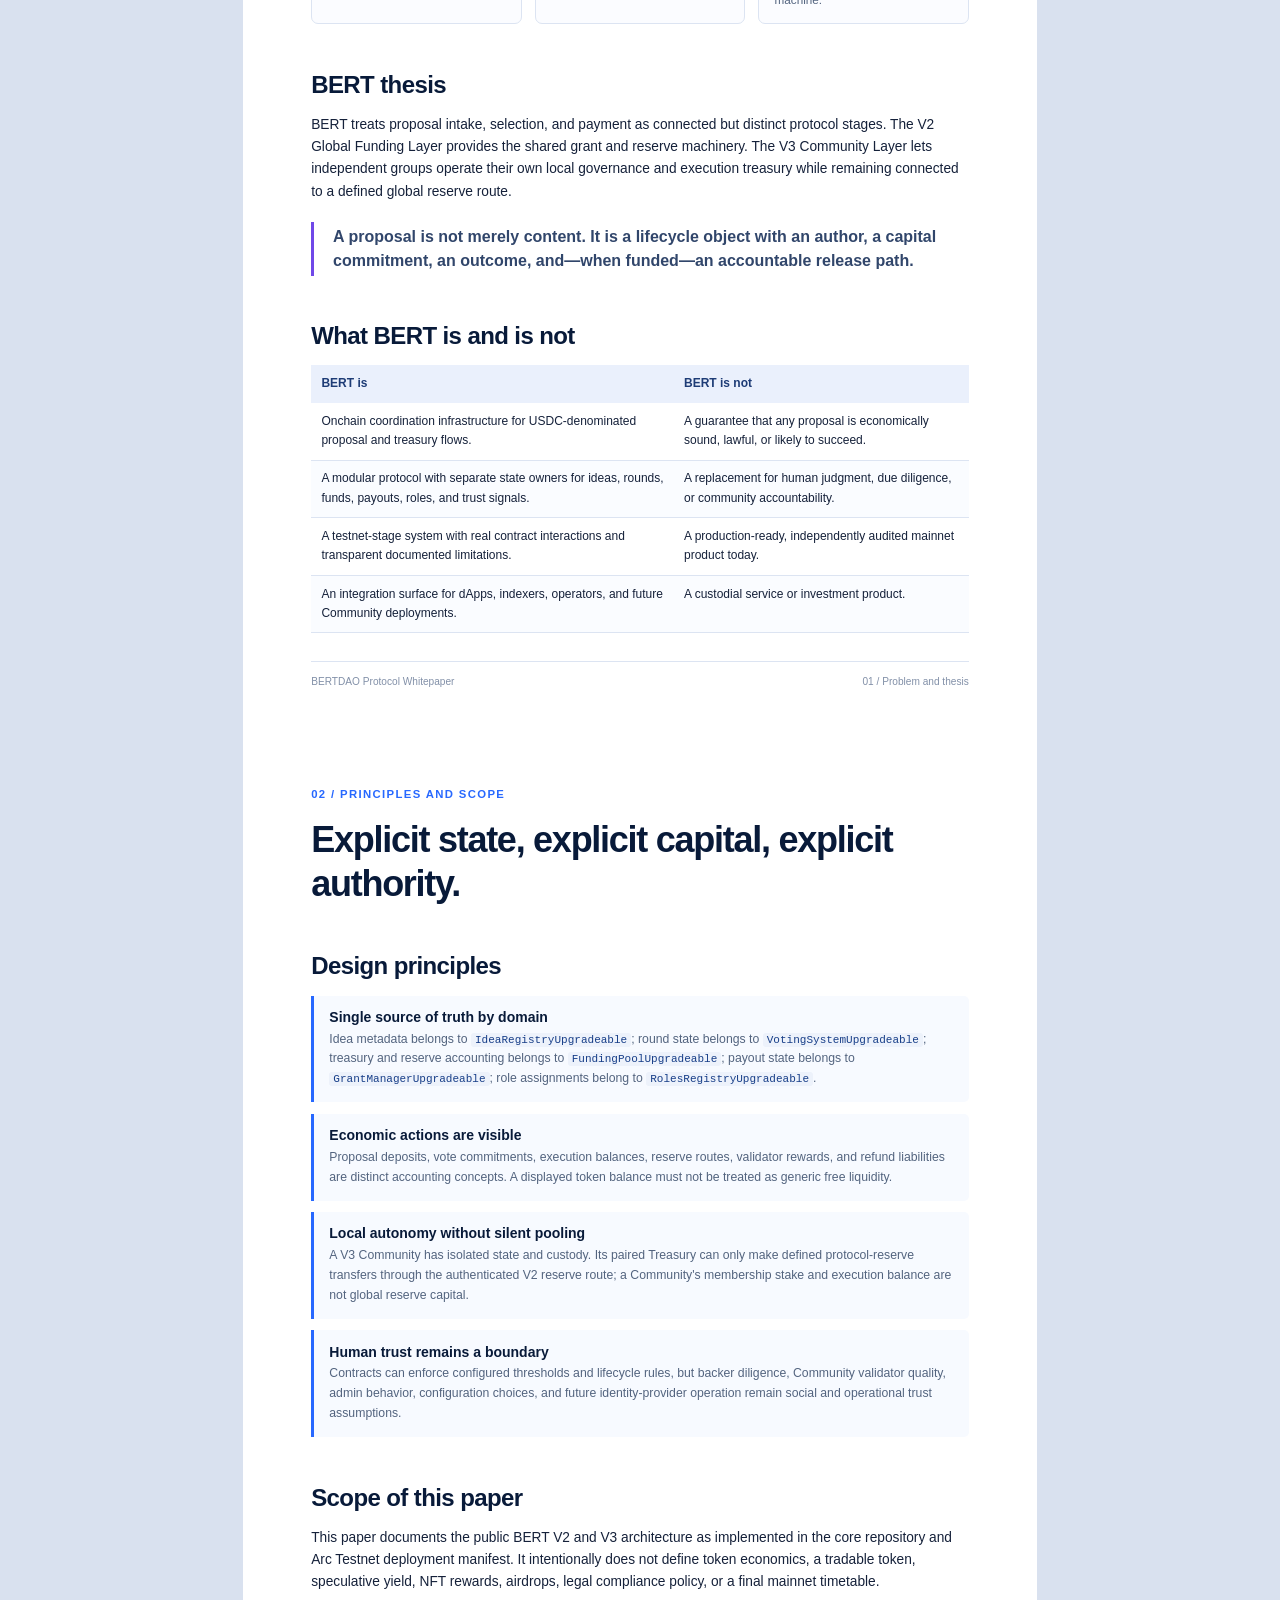
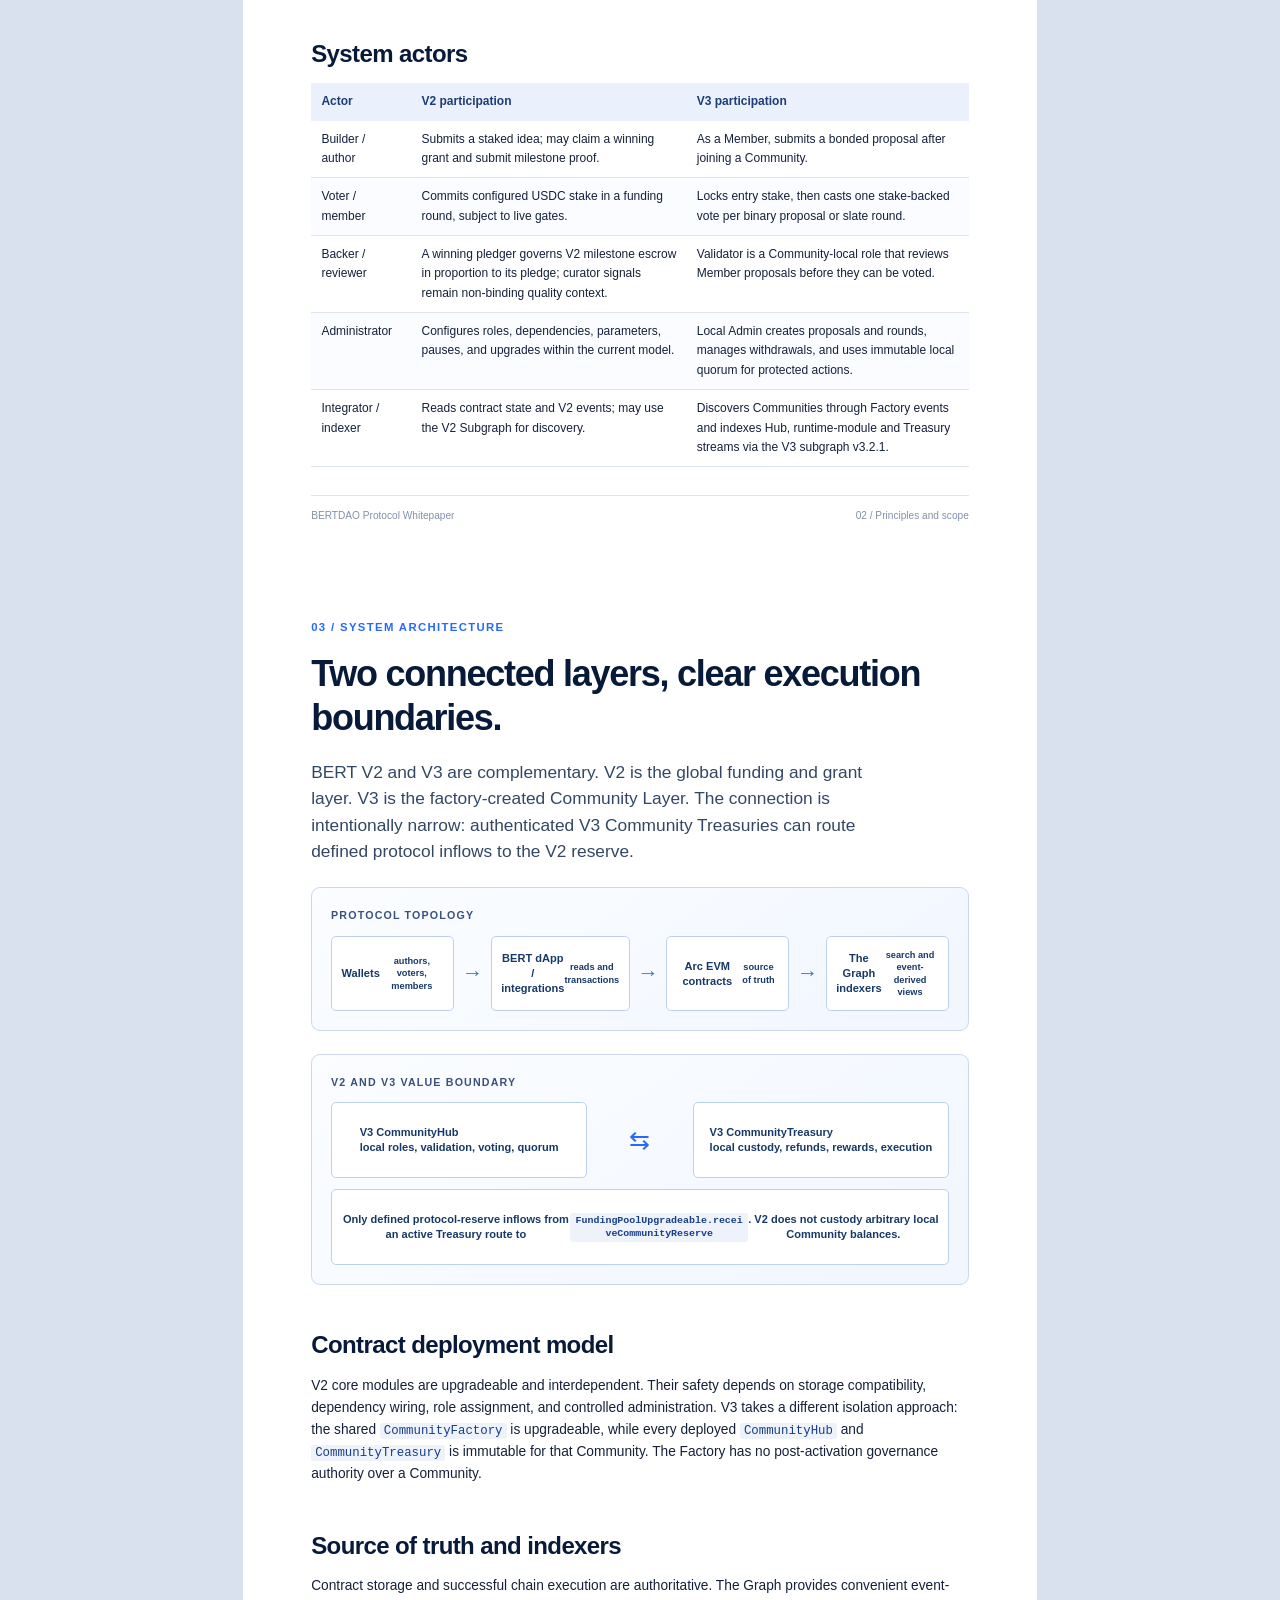
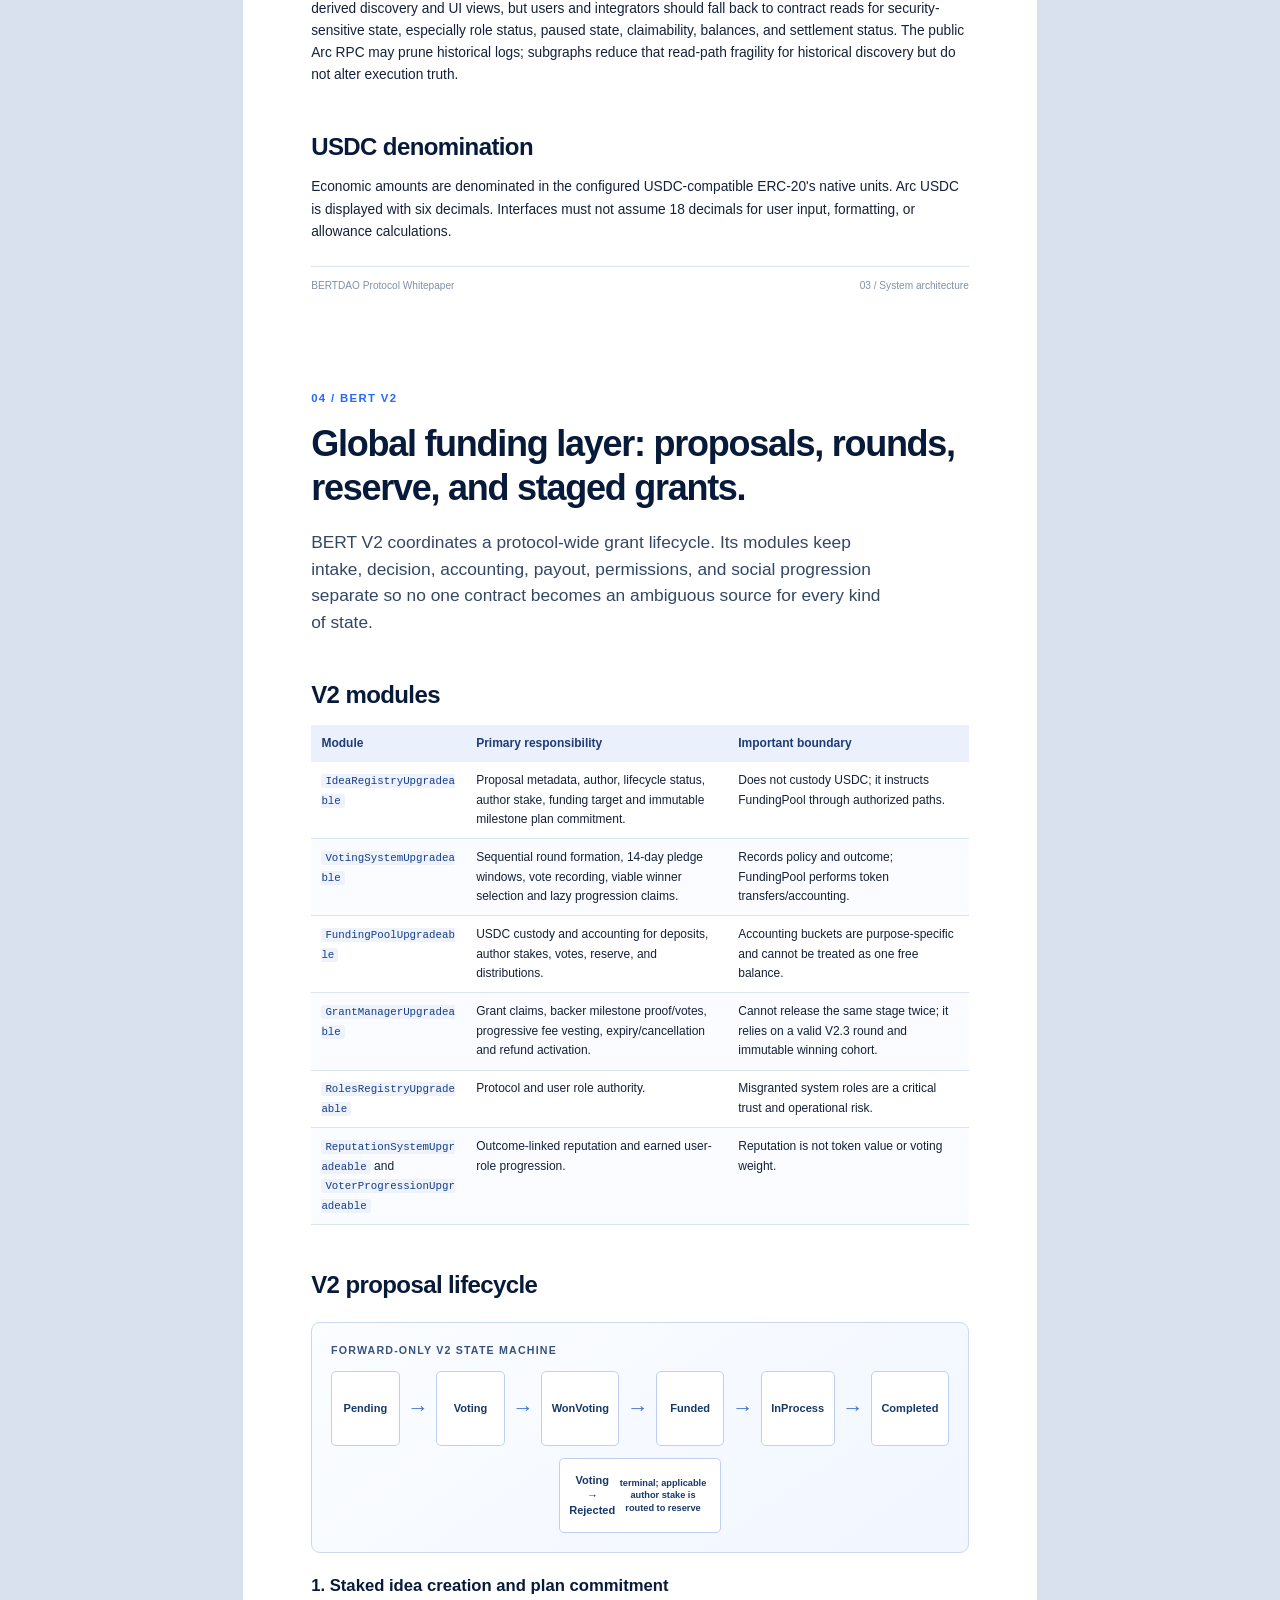
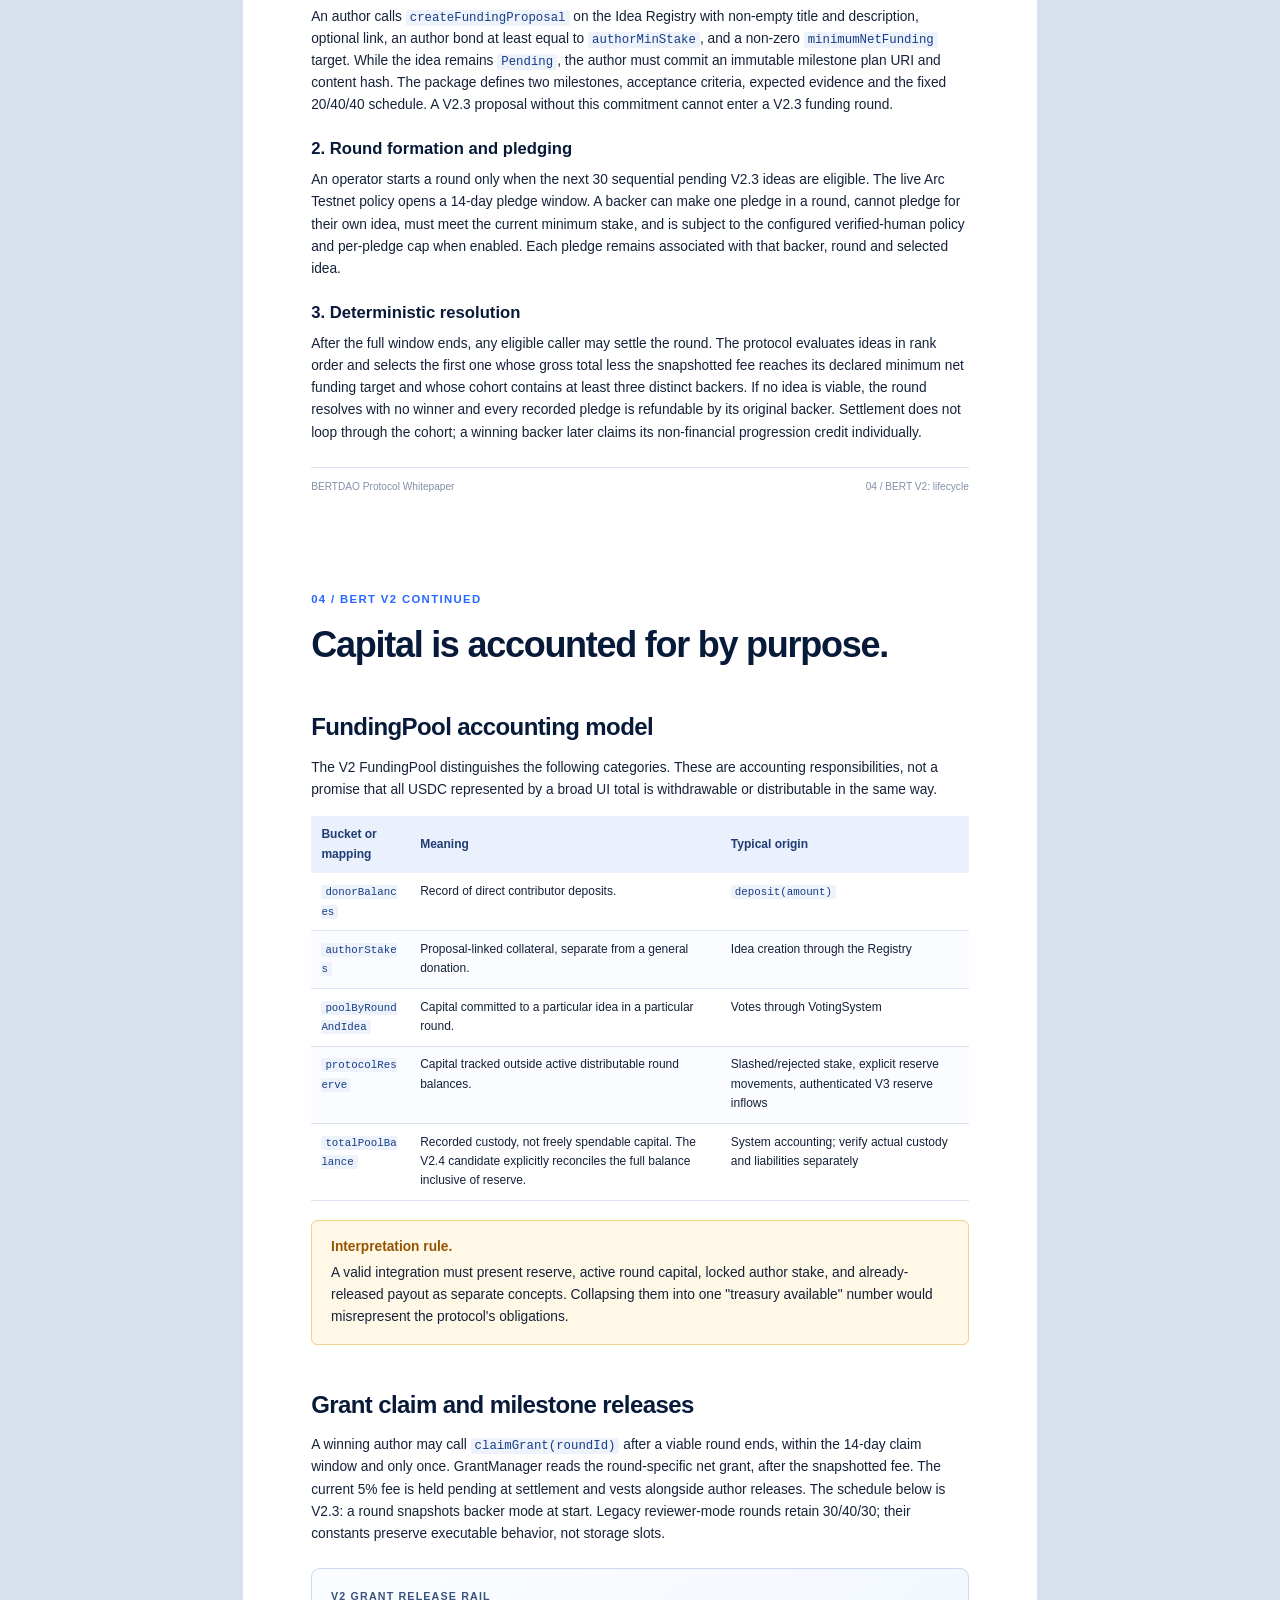
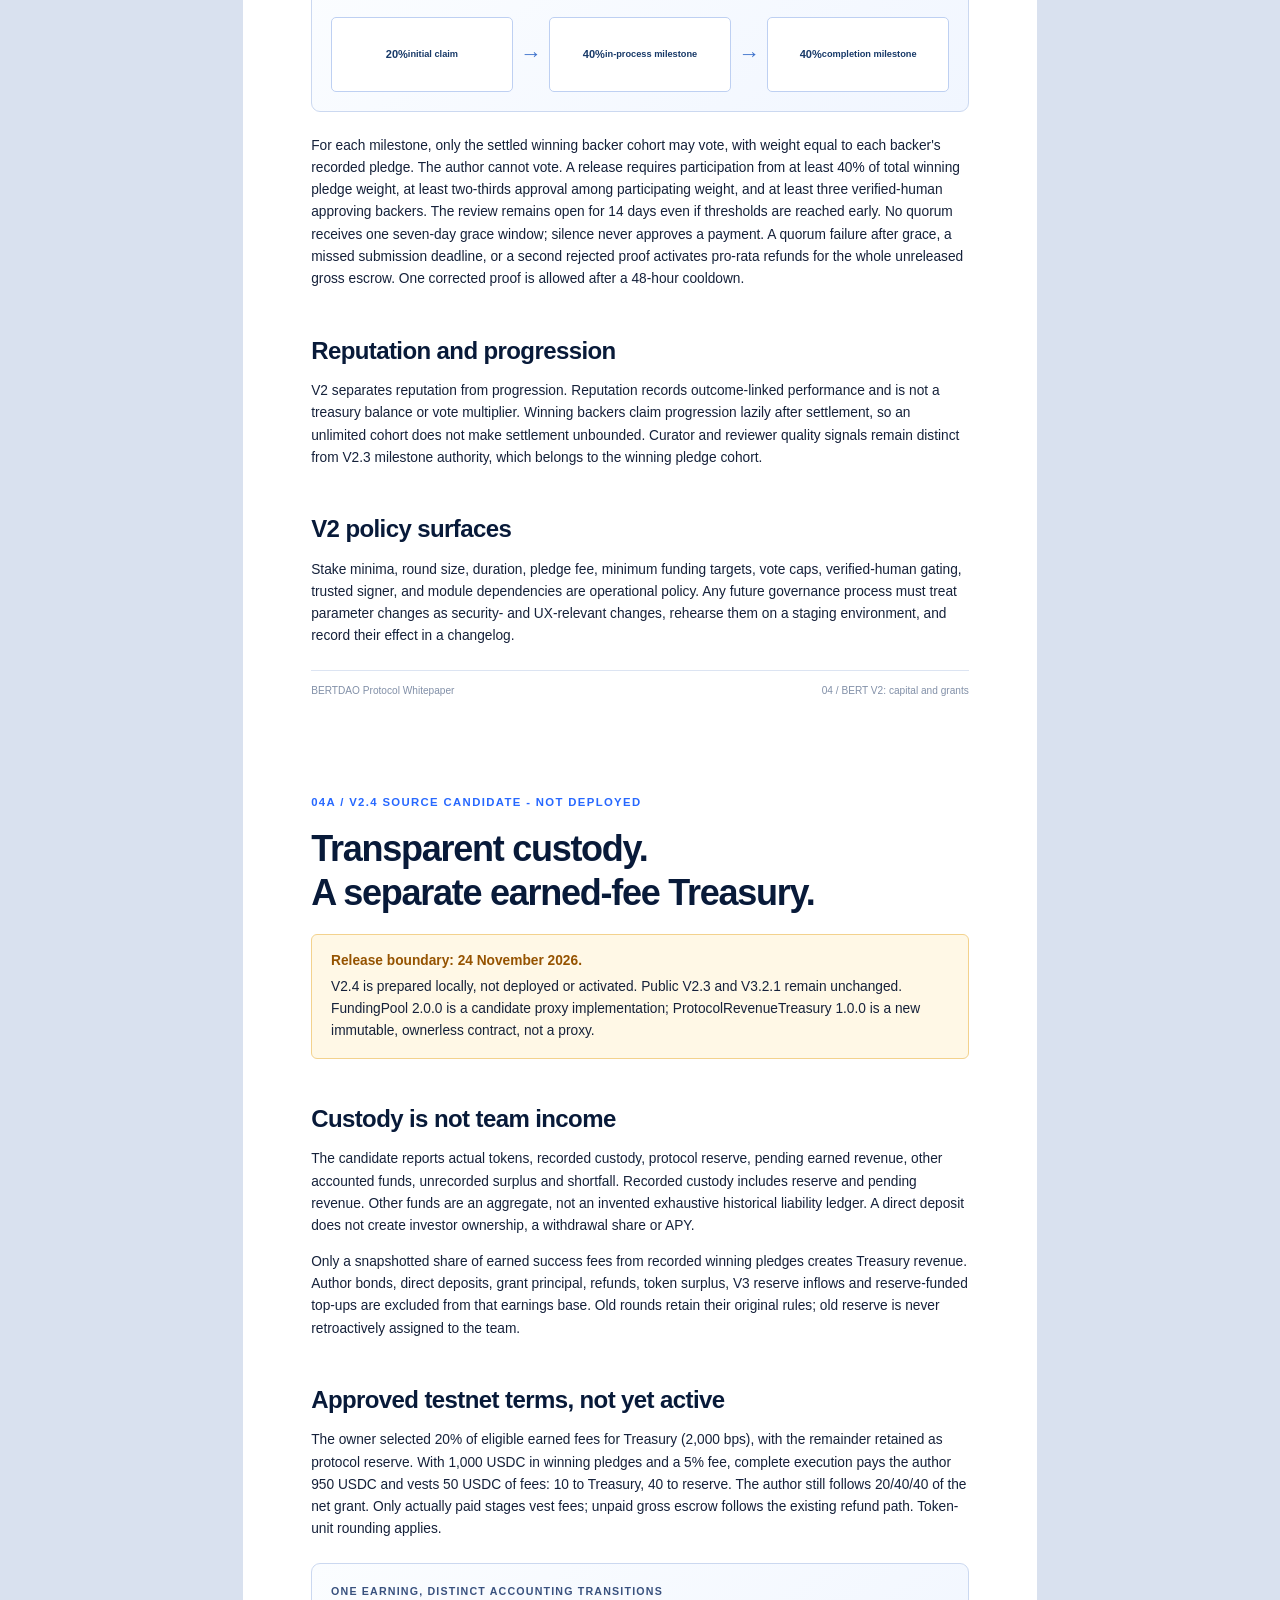
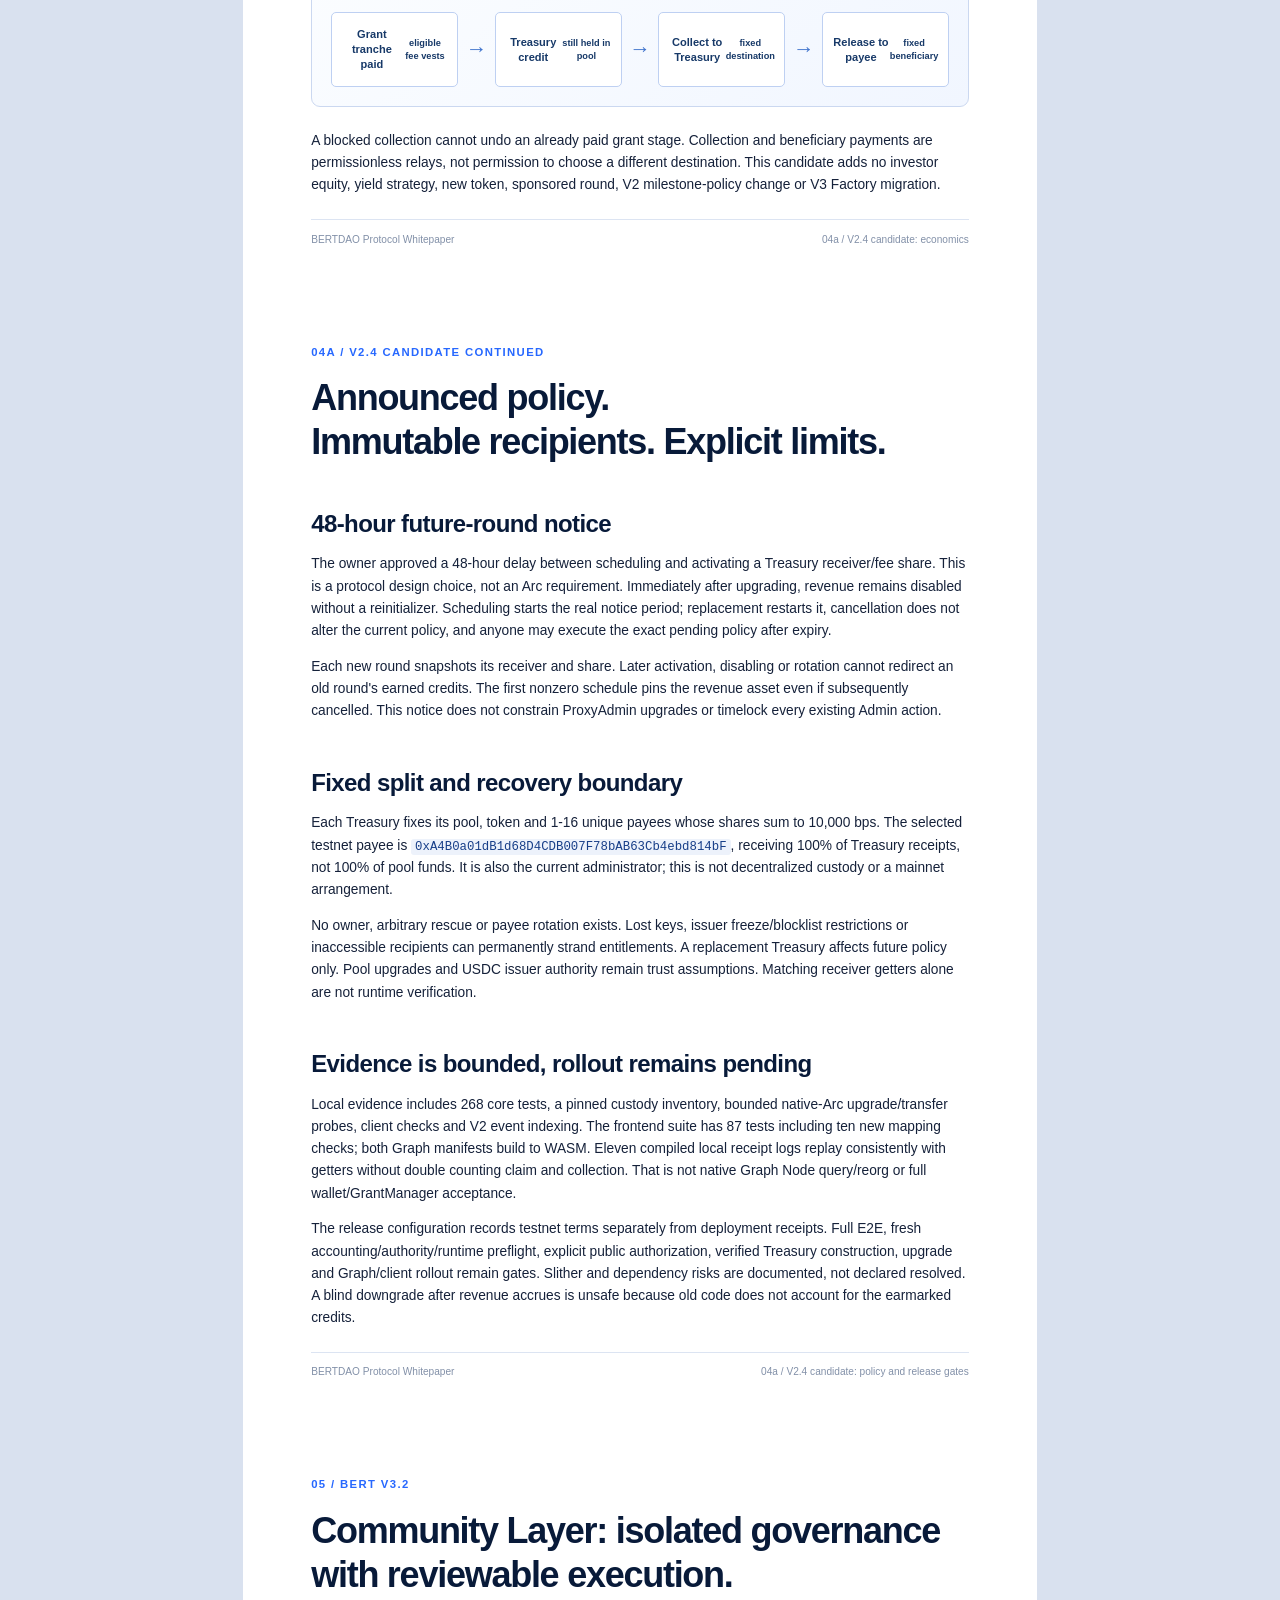
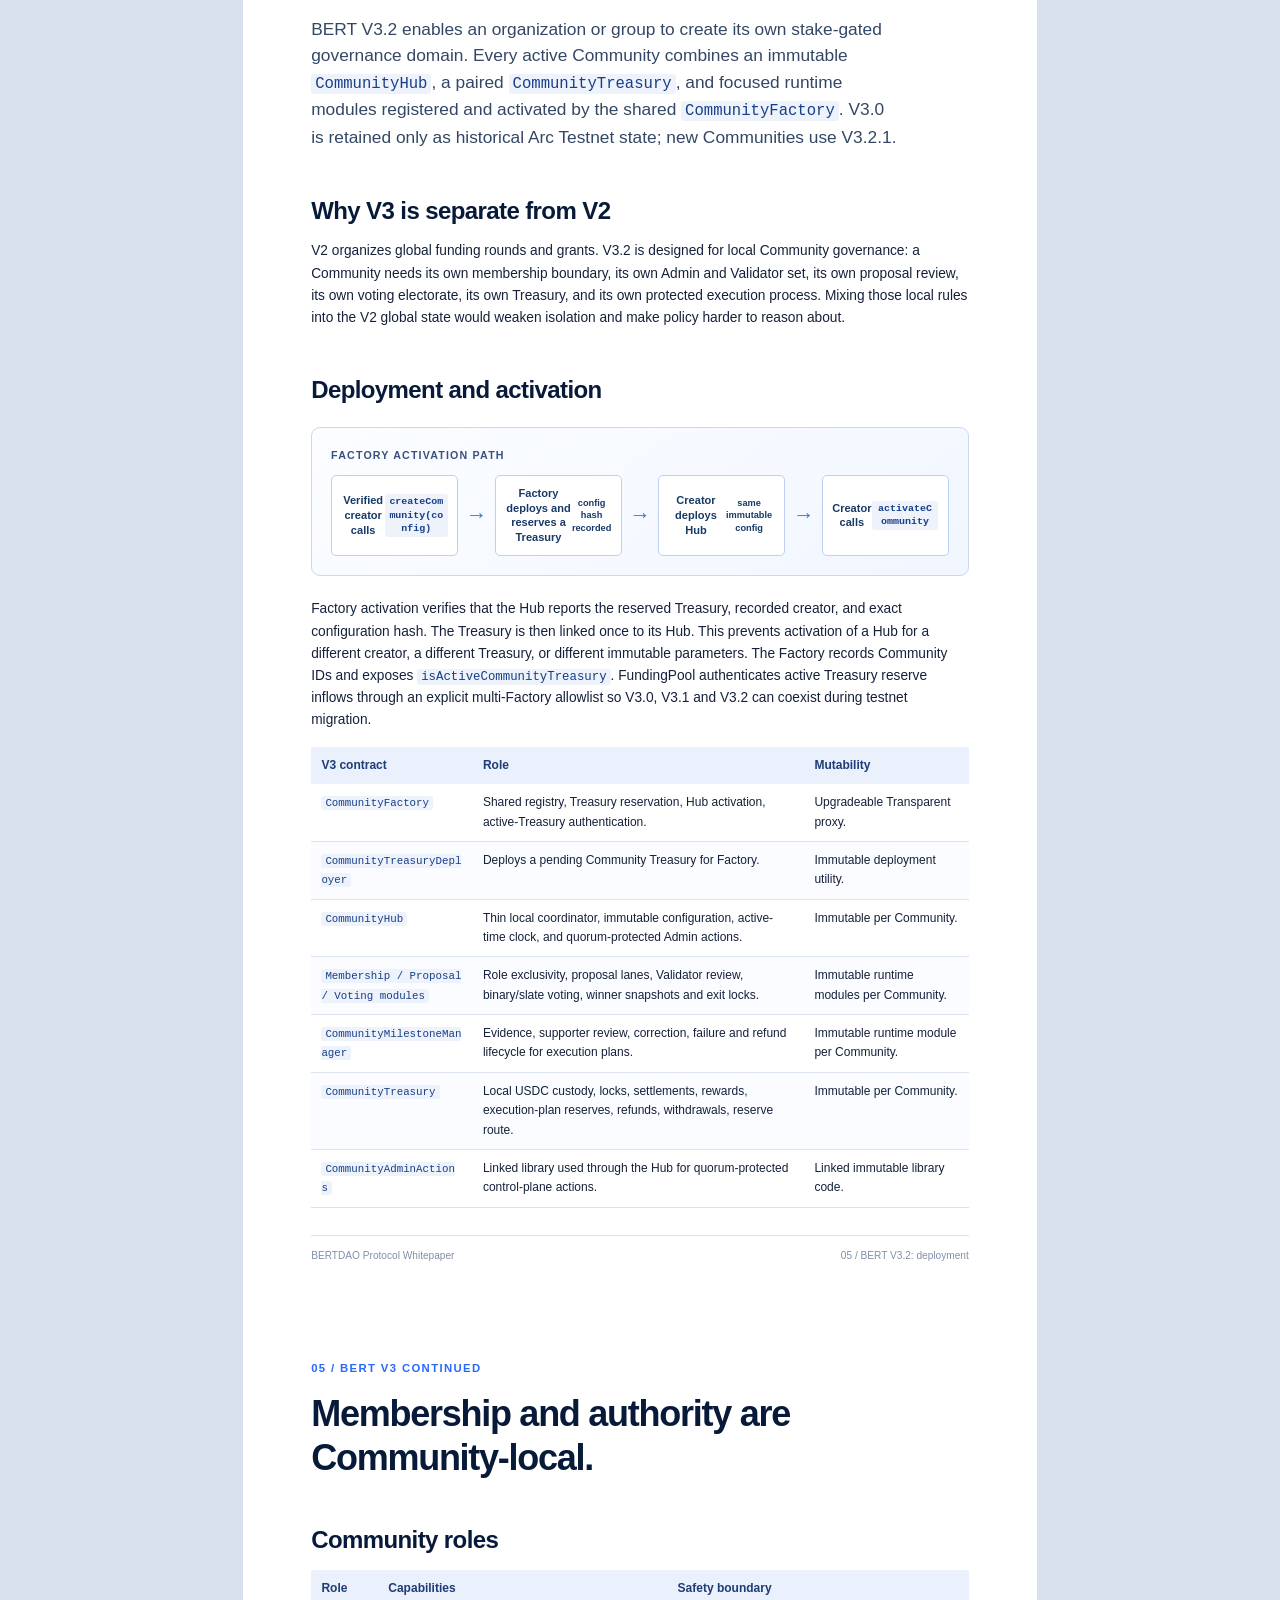
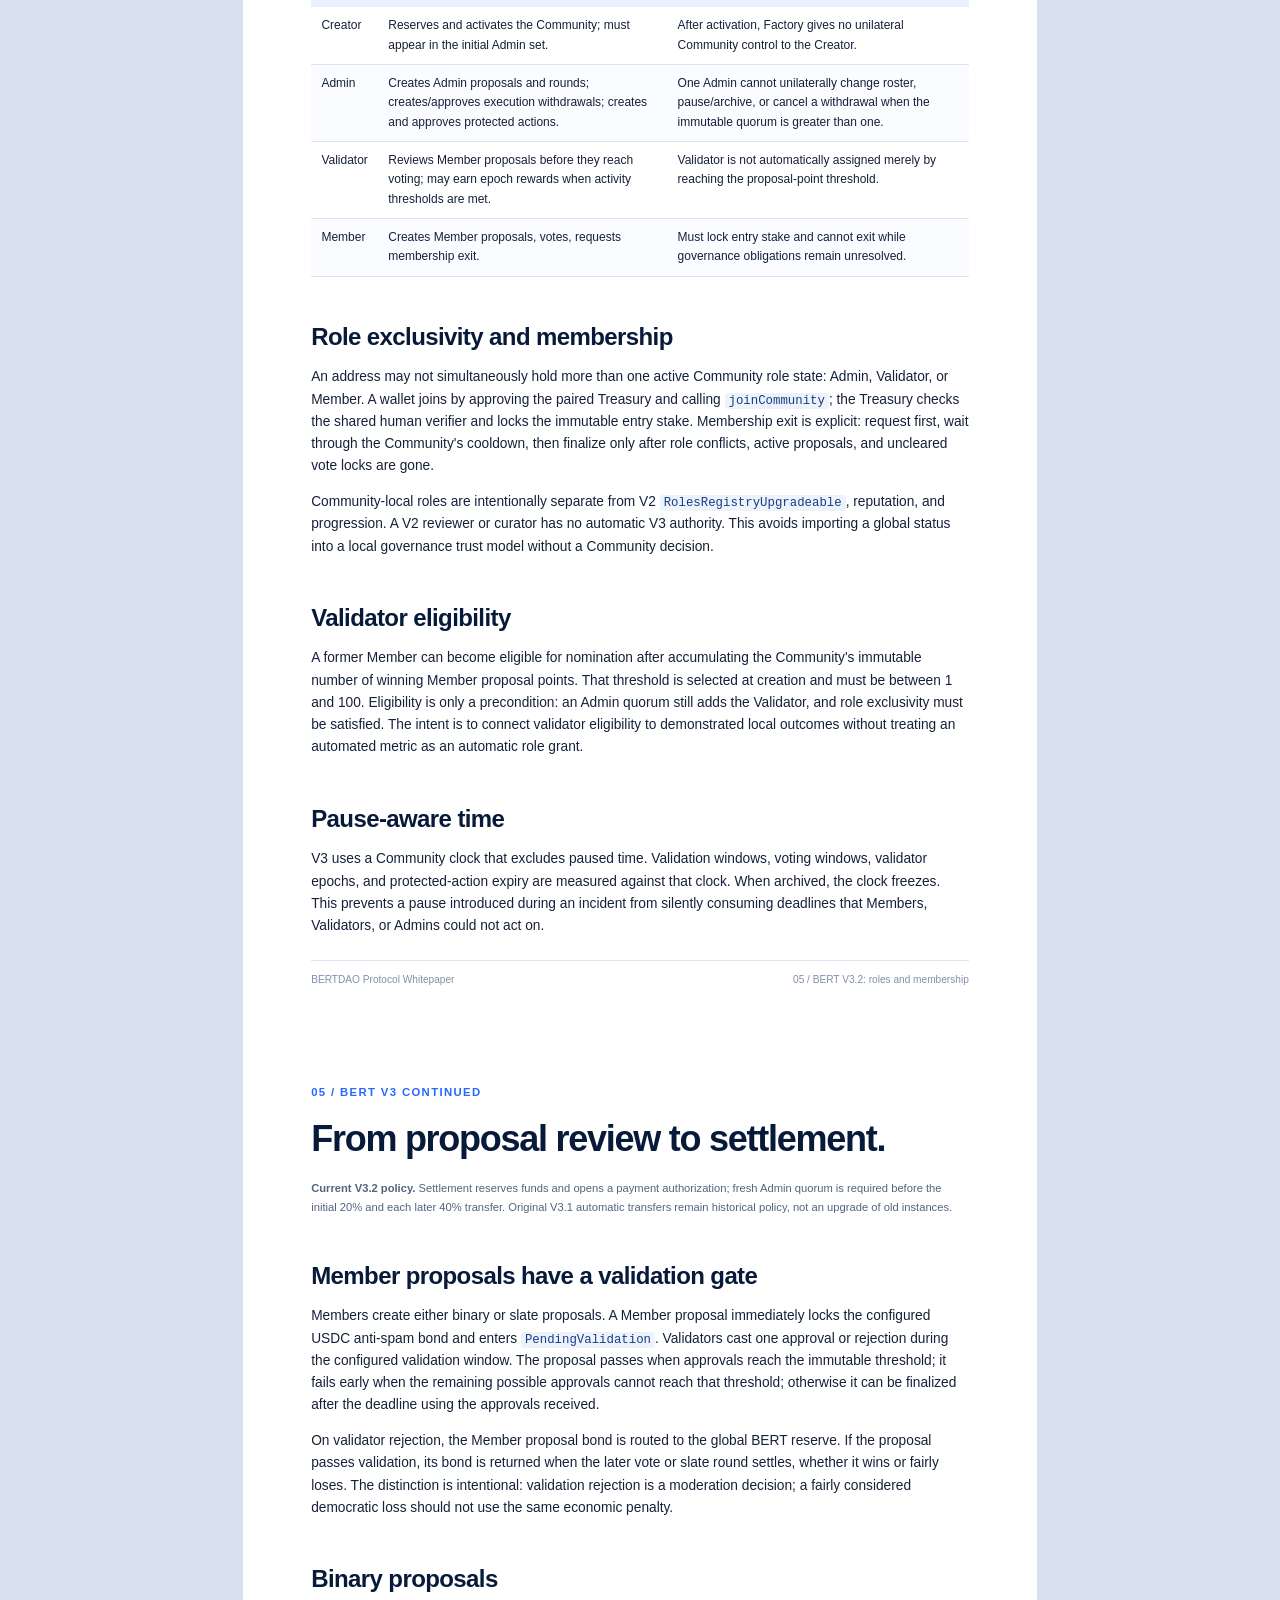
==== commit 22969aae: "docs: document V2.4 treasury candidate and acceptance" ====
--- a/whitepaper/BERTDAO-Protocol-Whitepaper.html
+++ b/whitepaper/BERTDAO-Protocol-Whitepaper.html
@@ -124,7 +124,8 @@
         @page cover { size: A4; margin: 0; }
         .cover { page: cover; }
         .page { min-height: 0; padding: 0; }
-        .footer { position: static; margin-top: 8mm; }
+        .footer { position: static; margin-top: 4mm; break-before: avoid-page; }
+        .revenue-candidate h2 { margin-top: 6mm; }
         a { color: inherit; border-bottom: 0; }
       }
     </style>
@@ -133,11 +134,11 @@
     <section class="cover">
       <div class="cover-content">
         <div class="brand"><img src="../assets/bert-logo.png" alt="BERT logo" /> BERTDAO Protocol</div>
-        <p class="cover-kicker">Technical whitepaper / Version 1.3.2</p>
+        <p class="cover-kicker">Technical whitepaper / Revision 1.4.0</p>
         <h1>Transparent capital coordination for <span>communities and grants.</span></h1>
         <p class="subtitle">A stablecoin-native protocol for stake-backed proposals, auditable decision-making, controlled treasury flows, and milestone-based release.</p>
         <div class="cover-meta">
-          <div><strong>Publication</strong>25 October 2026</div>
+          <div><strong>Source revision</strong>24 November 2026 / includes unreleased V2.4</div>
           <div><strong>Current environment</strong>Arc Testnet / active development</div>
           <div><strong>Protocol scope</strong>BERT V2 Global Funding Layer and BERT V3 Community Layer</div>
           <div><strong>Canonical source</strong>github.com/Tenyokj/bert-core-arc</div>
@@ -150,7 +151,7 @@
       <h1>Read this before evaluating BERT.</h1>
       <div class="callout warning">
         <strong>Development-stage disclosure.</strong>
-        BERT is deployed and exercised on Arc Testnet. Testnet transactions are real testnet transactions, but test assets and testnet outcomes do not have monetary value. This paper describes the current implementation and intended architecture; it is not an offer, investment memorandum, promise of returns, security audit, or mainnet launch announcement.
+        Public deployments remain V2.3 + V3.2.1 on Arc Testnet. Revision 1.4.0 adds a separately marked, undeployed V2.4 treasury candidate. Testnet assets have no monetary value. This is not an offer, investment memorandum, promise of returns, security audit or mainnet launch announcement.
       </div>
       <div class="callout risk">
         <strong>Identity disclosure.</strong>
@@ -166,6 +167,7 @@
         <a href="#principles"><span>02</span>Design principles and scope</a>
         <a href="#architecture"><span>03</span>System architecture</a>
         <a href="#v2"><span>04</span>BERT V2: global funding layer</a>
+        <a href="#v2-4-candidate"><span>04a</span>V2.4 treasury candidate - not deployed</a>
         <a href="#v3"><span>05</span>BERT V3: Community Layer</a>
         <a href="#identity"><span>06</span>Human-verification boundary</a>
         <a href="#security"><span>07</span>Security, trust, and operations</a>
@@ -174,7 +176,7 @@
         <a href="#mainnet"><span>10</span>Mainnet readiness conditions</a>
         <a href="#appendix"><span>11</span>Appendix: addresses and glossary</a>
       </nav>
-      <div class="footer"><span>BERTDAO Protocol Whitepaper</span><span>Version 1.3.2 / 25 October 2026</span></div>
+      <div class="footer"><span>BERTDAO Protocol Whitepaper</span><span>Revision 1.4.0 / 24 November 2026</span></div>
     </section>
 
     <section class="page page-break" id="problem">
@@ -302,7 +304,7 @@
           <tr><td><code>authorStakes</code></td><td>Proposal-linked collateral, separate from a general donation.</td><td>Idea creation through the Registry</td></tr>
           <tr><td><code>poolByRoundAndIdea</code></td><td>Capital committed to a particular idea in a particular round.</td><td>Votes through VotingSystem</td></tr>
           <tr><td><code>protocolReserve</code></td><td>Capital tracked outside active distributable round balances.</td><td>Slashed/rejected stake, explicit reserve movements, authenticated V3 reserve inflows</td></tr>
-          <tr><td><code>totalPoolBalance</code></td><td>Live accounted pool value, reconciled with the token balance subject to reserve separation.</td><td>System accounting</td></tr>
+          <tr><td><code>totalPoolBalance</code></td><td>Recorded custody, not freely spendable capital. The V2.4 candidate explicitly reconciles the full balance inclusive of reserve.</td><td>System accounting; verify actual custody and liabilities separately</td></tr>
         </tbody>
       </table>
       <div class="callout warning"><strong>Interpretation rule.</strong> A valid integration must present reserve, active round capital, locked author stake, and already-released payout as separate concepts. Collapsing them into one "treasury available" number would misrepresent the protocol's obligations.</div>
@@ -318,6 +320,35 @@
       <h2>V2 policy surfaces</h2>
       <p>Stake minima, round size, duration, pledge fee, minimum funding targets, vote caps, verified-human gating, trusted signer, and module dependencies are operational policy. Any future governance process must treat parameter changes as security- and UX-relevant changes, rehearse them on a staging environment, and record their effect in a changelog.</p>
       <div class="footer"><span>BERTDAO Protocol Whitepaper</span><span>04 / BERT V2: capital and grants</span></div>
+    </section>
+
+    <section class="page page-break revenue-candidate" id="v2-4-candidate">
+      <p class="eyebrow">04a / V2.4 source candidate - not deployed</p>
+      <h1>Transparent custody.<br />A separate earned-fee Treasury.</h1>
+      <div class="callout warning"><strong>Release boundary: 24 November 2026.</strong> V2.4 is prepared locally, not deployed or activated. Public V2.3 and V3.2.1 remain unchanged. FundingPool 2.0.0 is a candidate proxy implementation; ProtocolRevenueTreasury 1.0.0 is a new immutable, ownerless contract, not a proxy.</div>
+      <h2>Custody is not team income</h2>
+      <p>The candidate reports actual tokens, recorded custody, protocol reserve, pending earned revenue, other accounted funds, unrecorded surplus and shortfall. Recorded custody includes reserve and pending revenue. Other funds are an aggregate, not an invented exhaustive historical liability ledger. A direct deposit does not create investor ownership, a withdrawal share or APY.</p>
+      <p>Only a snapshotted share of earned success fees from recorded winning pledges creates Treasury revenue. Author bonds, direct deposits, grant principal, refunds, token surplus, V3 reserve inflows and reserve-funded top-ups are excluded from that earnings base. Old rounds retain their original rules; old reserve is never retroactively assigned to the team.</p>
+      <h2>Approved testnet terms, not yet active</h2>
+      <p>The owner selected 20% of eligible earned fees for Treasury (2,000 bps), with the remainder retained as protocol reserve. With 1,000 USDC in winning pledges and a 5% fee, complete execution pays the author 950 USDC and vests 50 USDC of fees: 10 to Treasury, 40 to reserve. The author still follows 20/40/40 of the net grant. Only actually paid stages vest fees; unpaid gross escrow follows the existing refund path. Token-unit rounding applies.</p>
+      <div class="diagram"><div class="diagram-title">One earning, distinct accounting transitions</div><div class="flow"><div class="flow-item">Grant tranche paid<br /><small>eligible fee vests</small></div><div class="arrow">&#8594;</div><div class="flow-item">Treasury credit<br /><small>still held in pool</small></div><div class="arrow">&#8594;</div><div class="flow-item">Collect to Treasury<br /><small>fixed destination</small></div><div class="arrow">&#8594;</div><div class="flow-item">Release to payee<br /><small>fixed beneficiary</small></div></div></div>
+      <p>A blocked collection cannot undo an already paid grant stage. Collection and beneficiary payments are permissionless relays, not permission to choose a different destination. This candidate adds no investor equity, yield strategy, new token, sponsored round, V2 milestone-policy change or V3 Factory migration.</p>
+      <div class="footer"><span>BERTDAO Protocol Whitepaper</span><span>04a / V2.4 candidate: economics</span></div>
+    </section>
+
+    <section class="page page-break revenue-candidate">
+      <p class="eyebrow">04a / V2.4 candidate continued</p>
+      <h1>Announced policy.<br />Immutable recipients. Explicit limits.</h1>
+      <h2>48-hour future-round notice</h2>
+      <p>The owner approved a 48-hour delay between scheduling and activating a Treasury receiver/fee share. This is a protocol design choice, not an Arc requirement. Immediately after upgrading, revenue remains disabled without a reinitializer. Scheduling starts the real notice period; replacement restarts it, cancellation does not alter the current policy, and anyone may execute the exact pending policy after expiry.</p>
+      <p>Each new round snapshots its receiver and share. Later activation, disabling or rotation cannot redirect an old round's earned credits. The first nonzero schedule pins the revenue asset even if subsequently cancelled. This notice does not constrain ProxyAdmin upgrades or timelock every existing Admin action.</p>
+      <h2>Fixed split and recovery boundary</h2>
+      <p>Each Treasury fixes its pool, token and 1-16 unique payees whose shares sum to 10,000 bps. The selected testnet payee is <code>0xA4B0a01dB1d68D4CDB007F78bAB63Cb4ebd814bF</code>, receiving 100% of Treasury receipts, not 100% of pool funds. It is also the current administrator; this is not decentralized custody or a mainnet arrangement.</p>
+      <p>No owner, arbitrary rescue or payee rotation exists. Lost keys, issuer freeze/blocklist restrictions or inaccessible recipients can permanently strand entitlements. A replacement Treasury affects future policy only. Pool upgrades and USDC issuer authority remain trust assumptions. Matching receiver getters alone are not runtime verification.</p>
+      <h2>Evidence is bounded, rollout remains pending</h2>
+      <p>Local evidence includes 268 core tests, a pinned custody inventory, bounded native-Arc upgrade/transfer probes, client checks and V2 event indexing. The frontend suite has 87 tests including ten new mapping checks; both Graph manifests build to WASM. Eleven compiled local receipt logs replay consistently with getters without double counting claim and collection. That is not native Graph Node query/reorg or full wallet/GrantManager acceptance.</p>
+      <p>The release configuration records testnet terms separately from deployment receipts. Full E2E, fresh accounting/authority/runtime preflight, explicit public authorization, verified Treasury construction, upgrade and Graph/client rollout remain gates. Slither and dependency risks are documented, not declared resolved. A blind downgrade after revenue accrues is unsafe because old code does not account for the earmarked credits.</p>
+      <div class="footer"><span>BERTDAO Protocol Whitepaper</span><span>04a / V2.4 candidate: policy and release gates</span></div>
     </section>
 
     <section class="page page-break" id="v3">
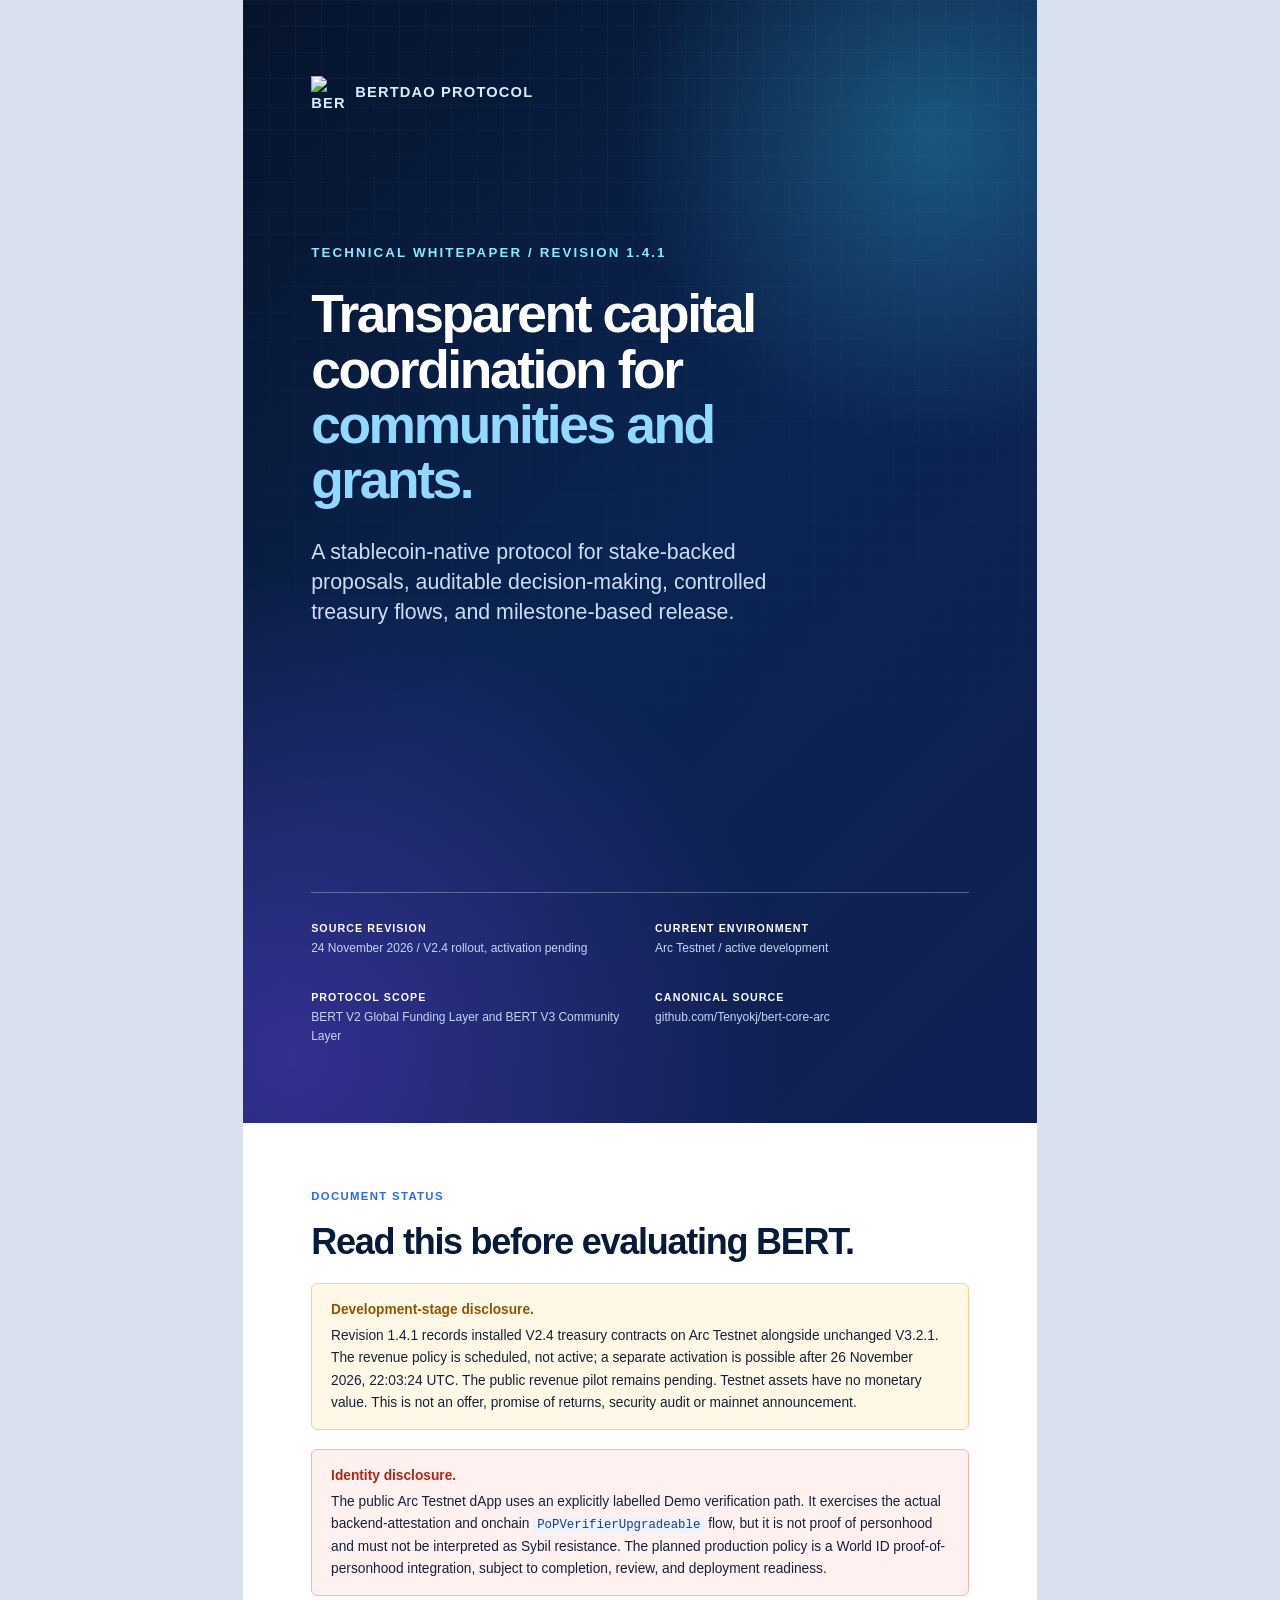
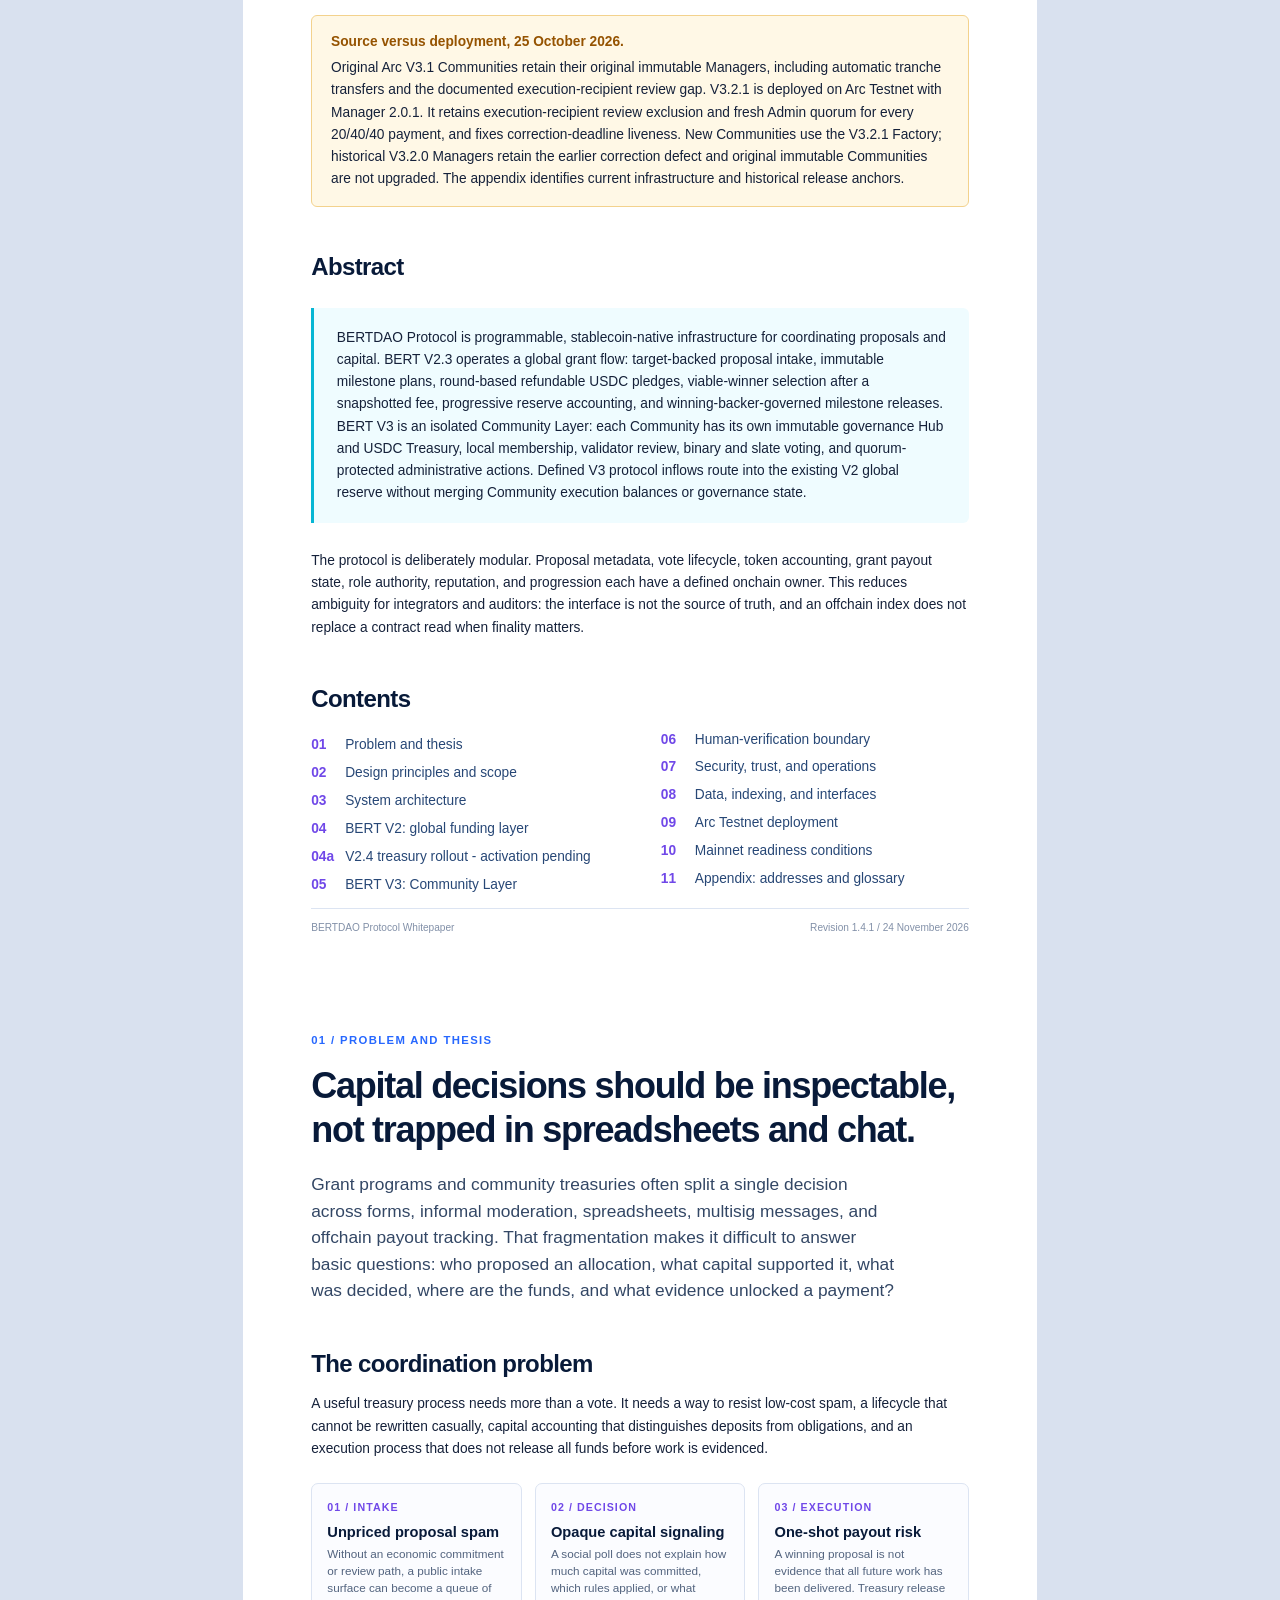
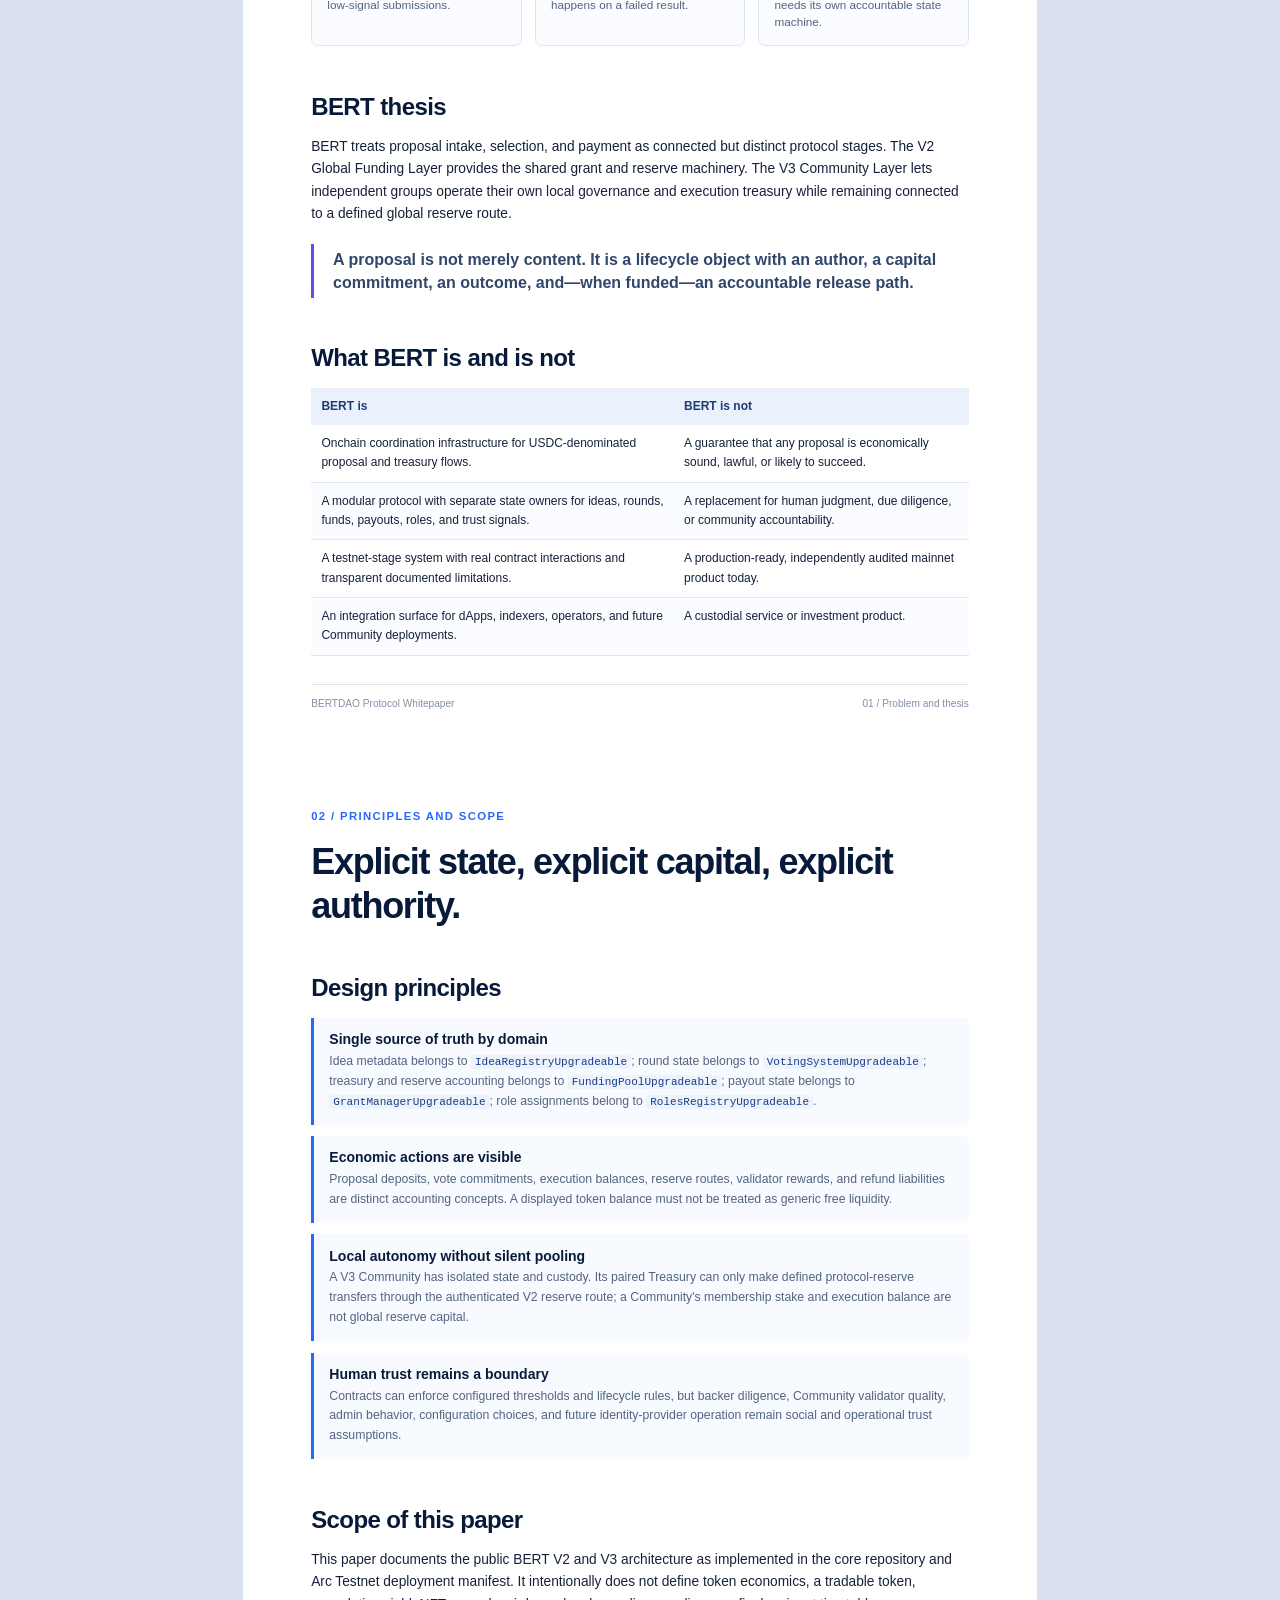
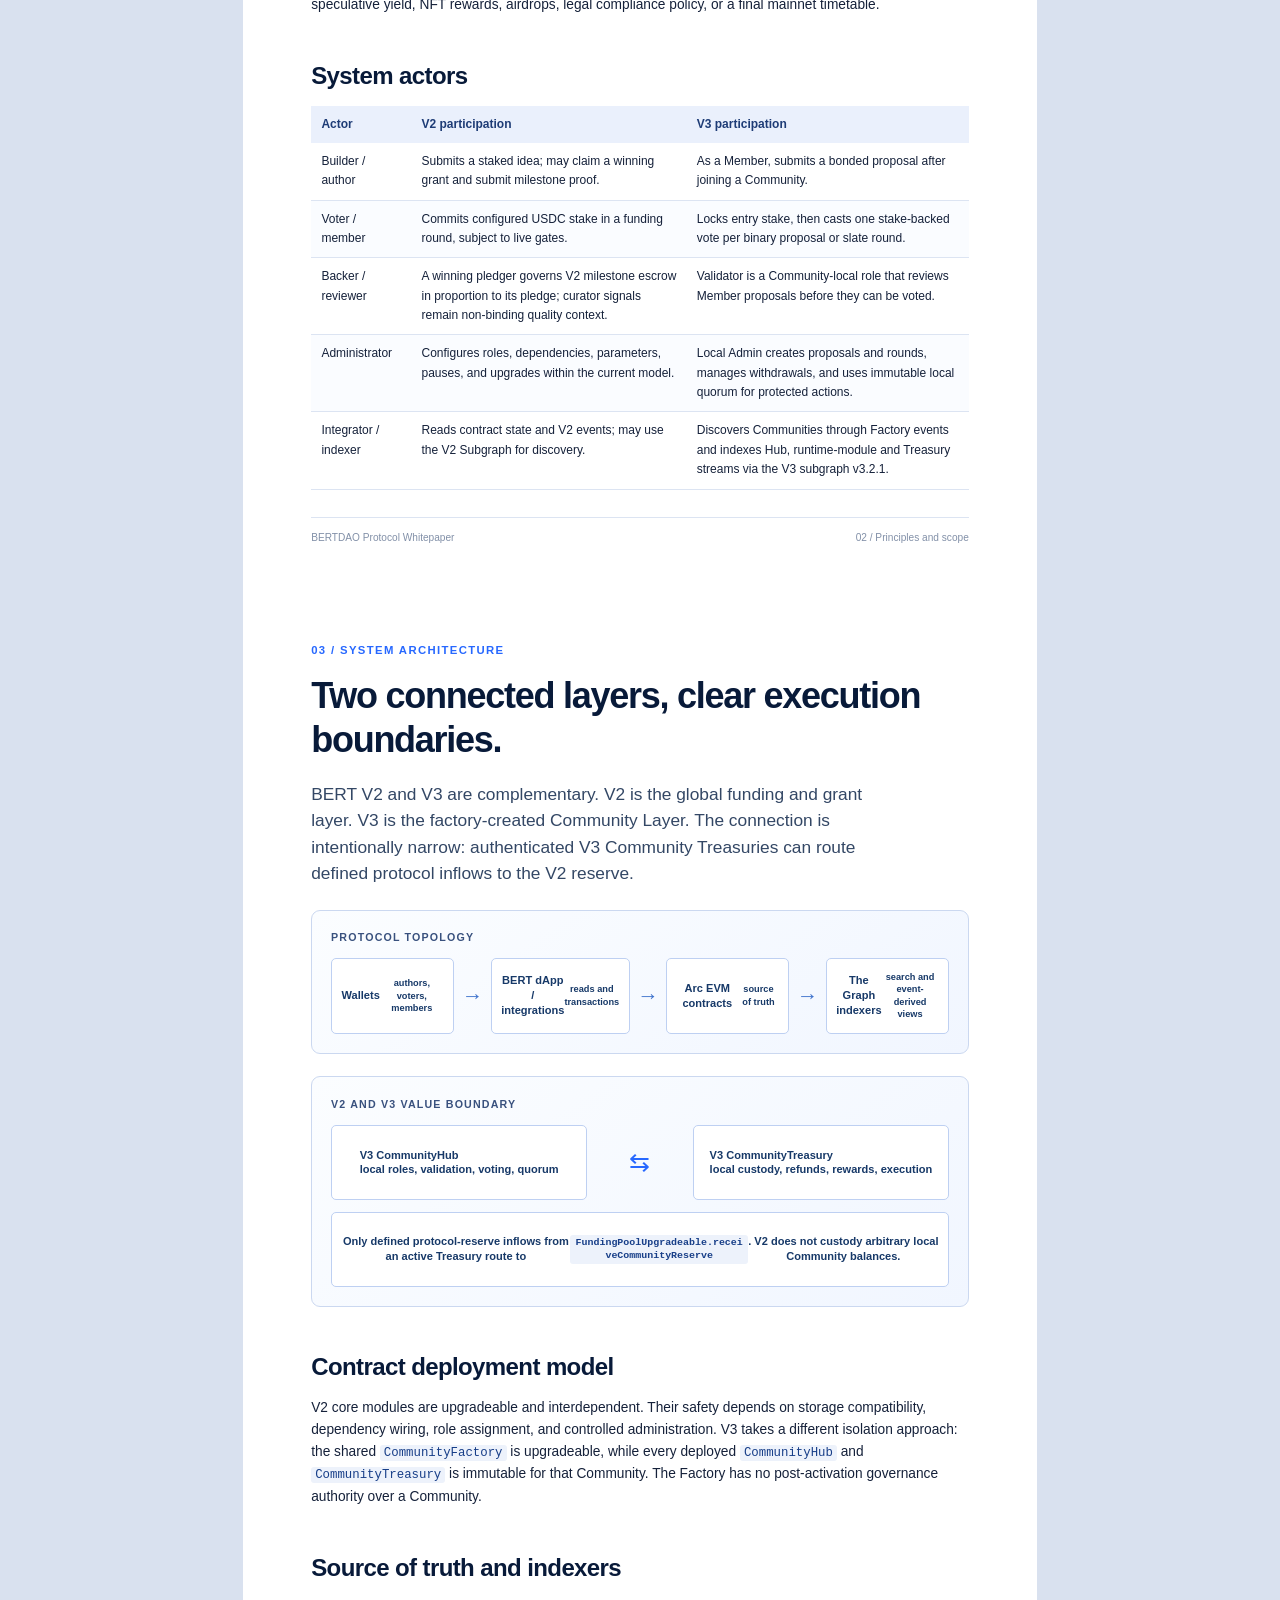
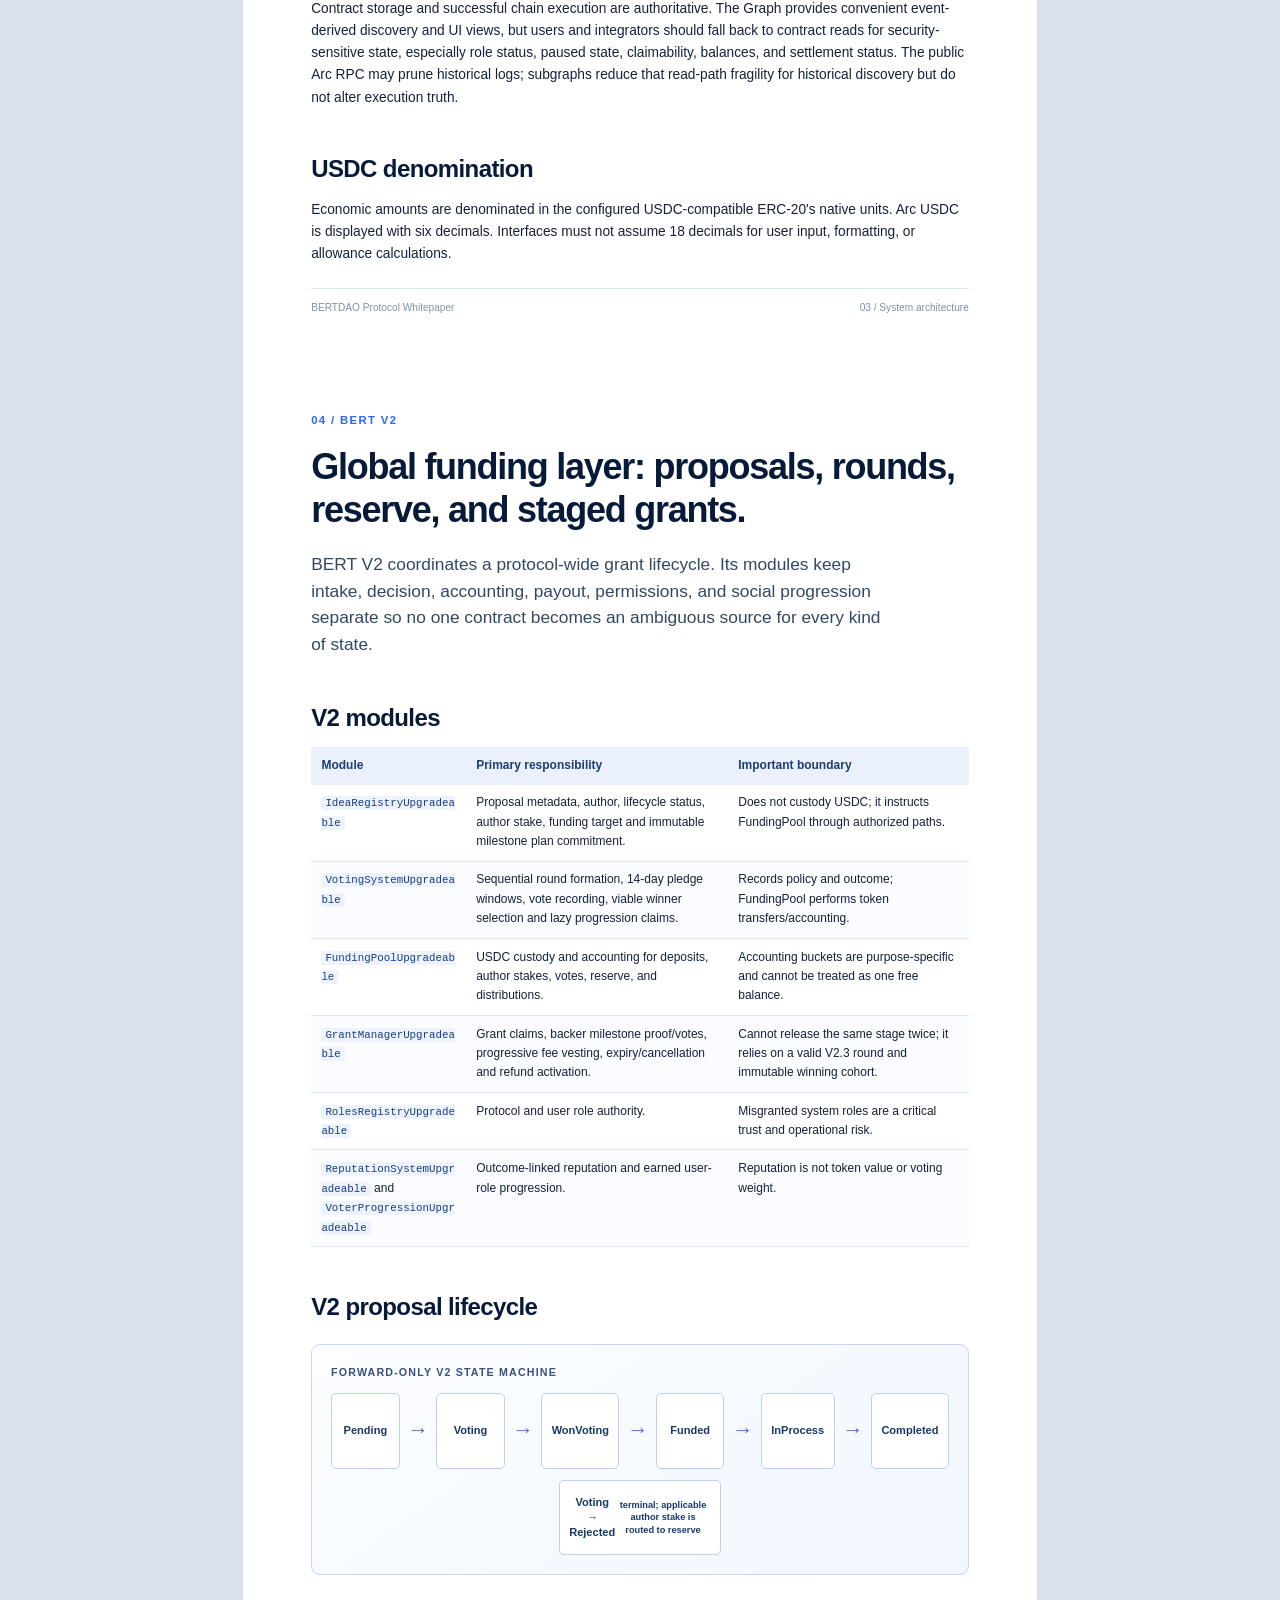
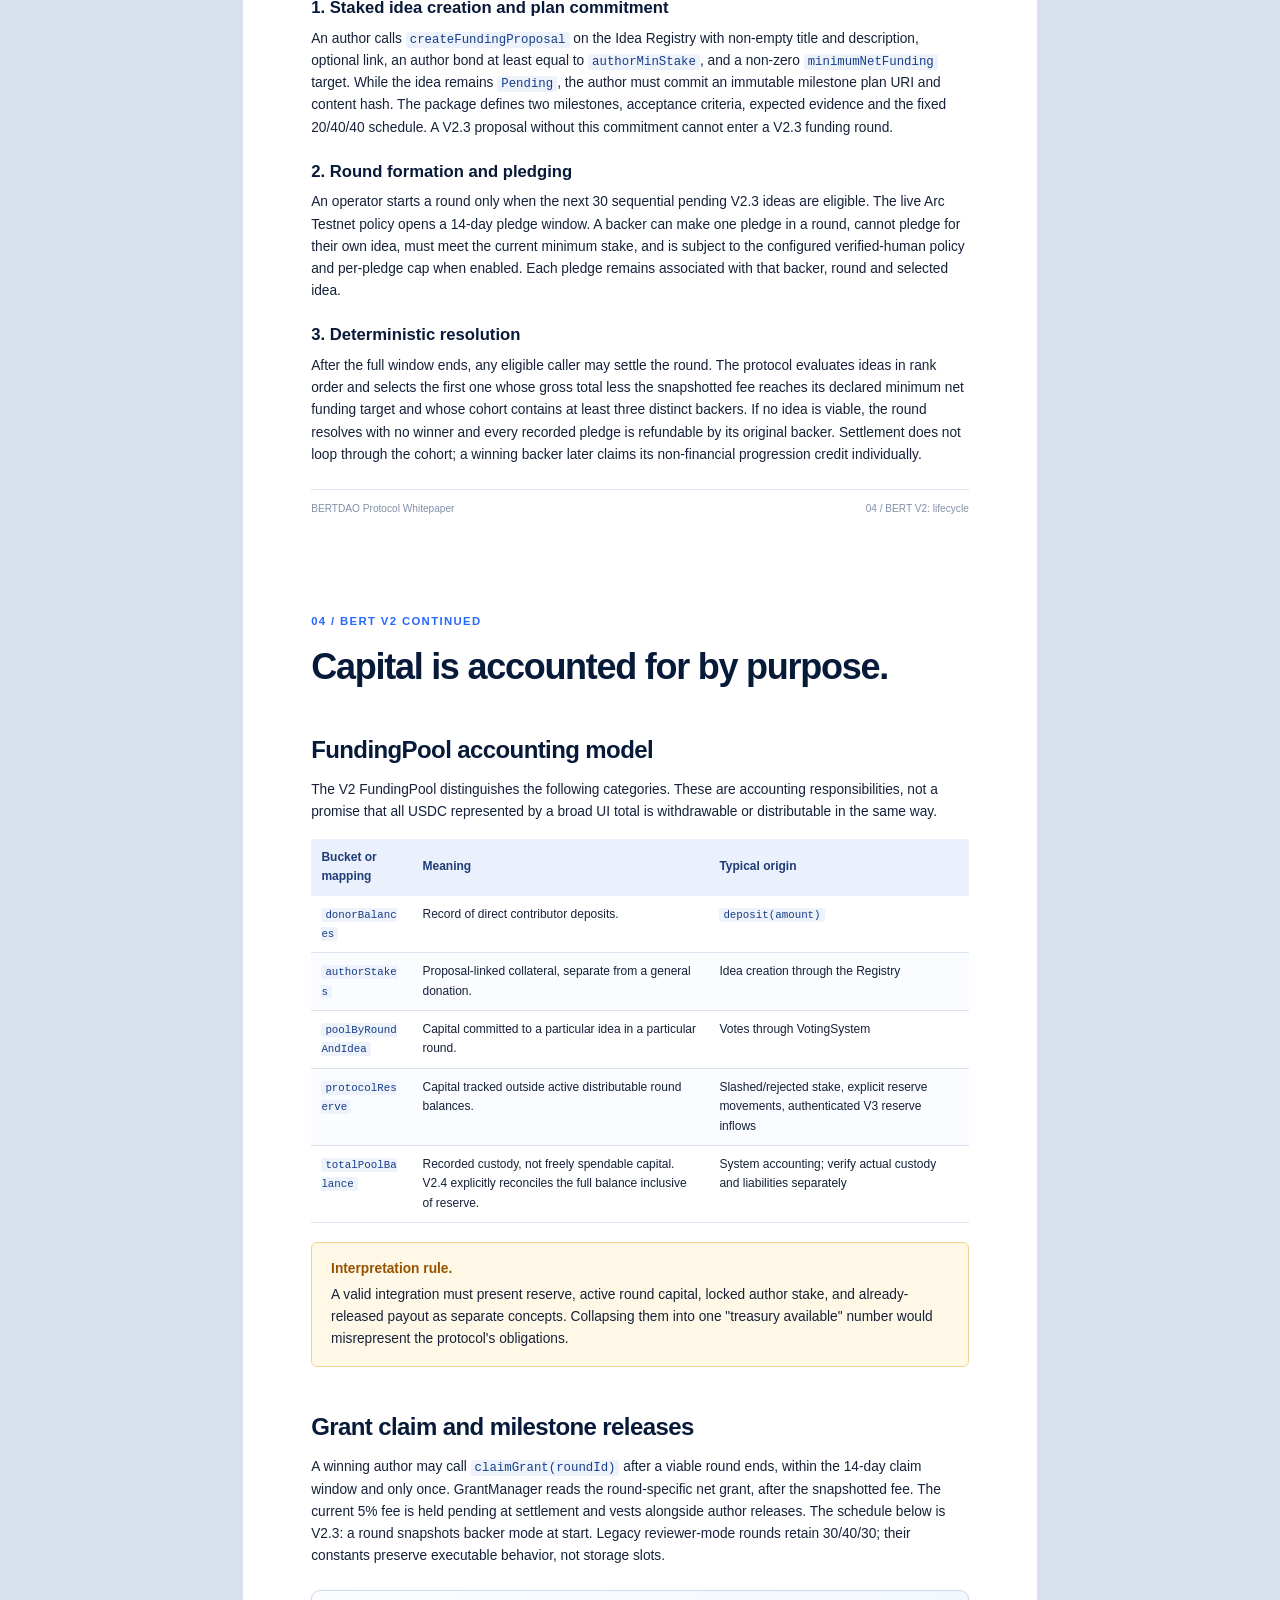
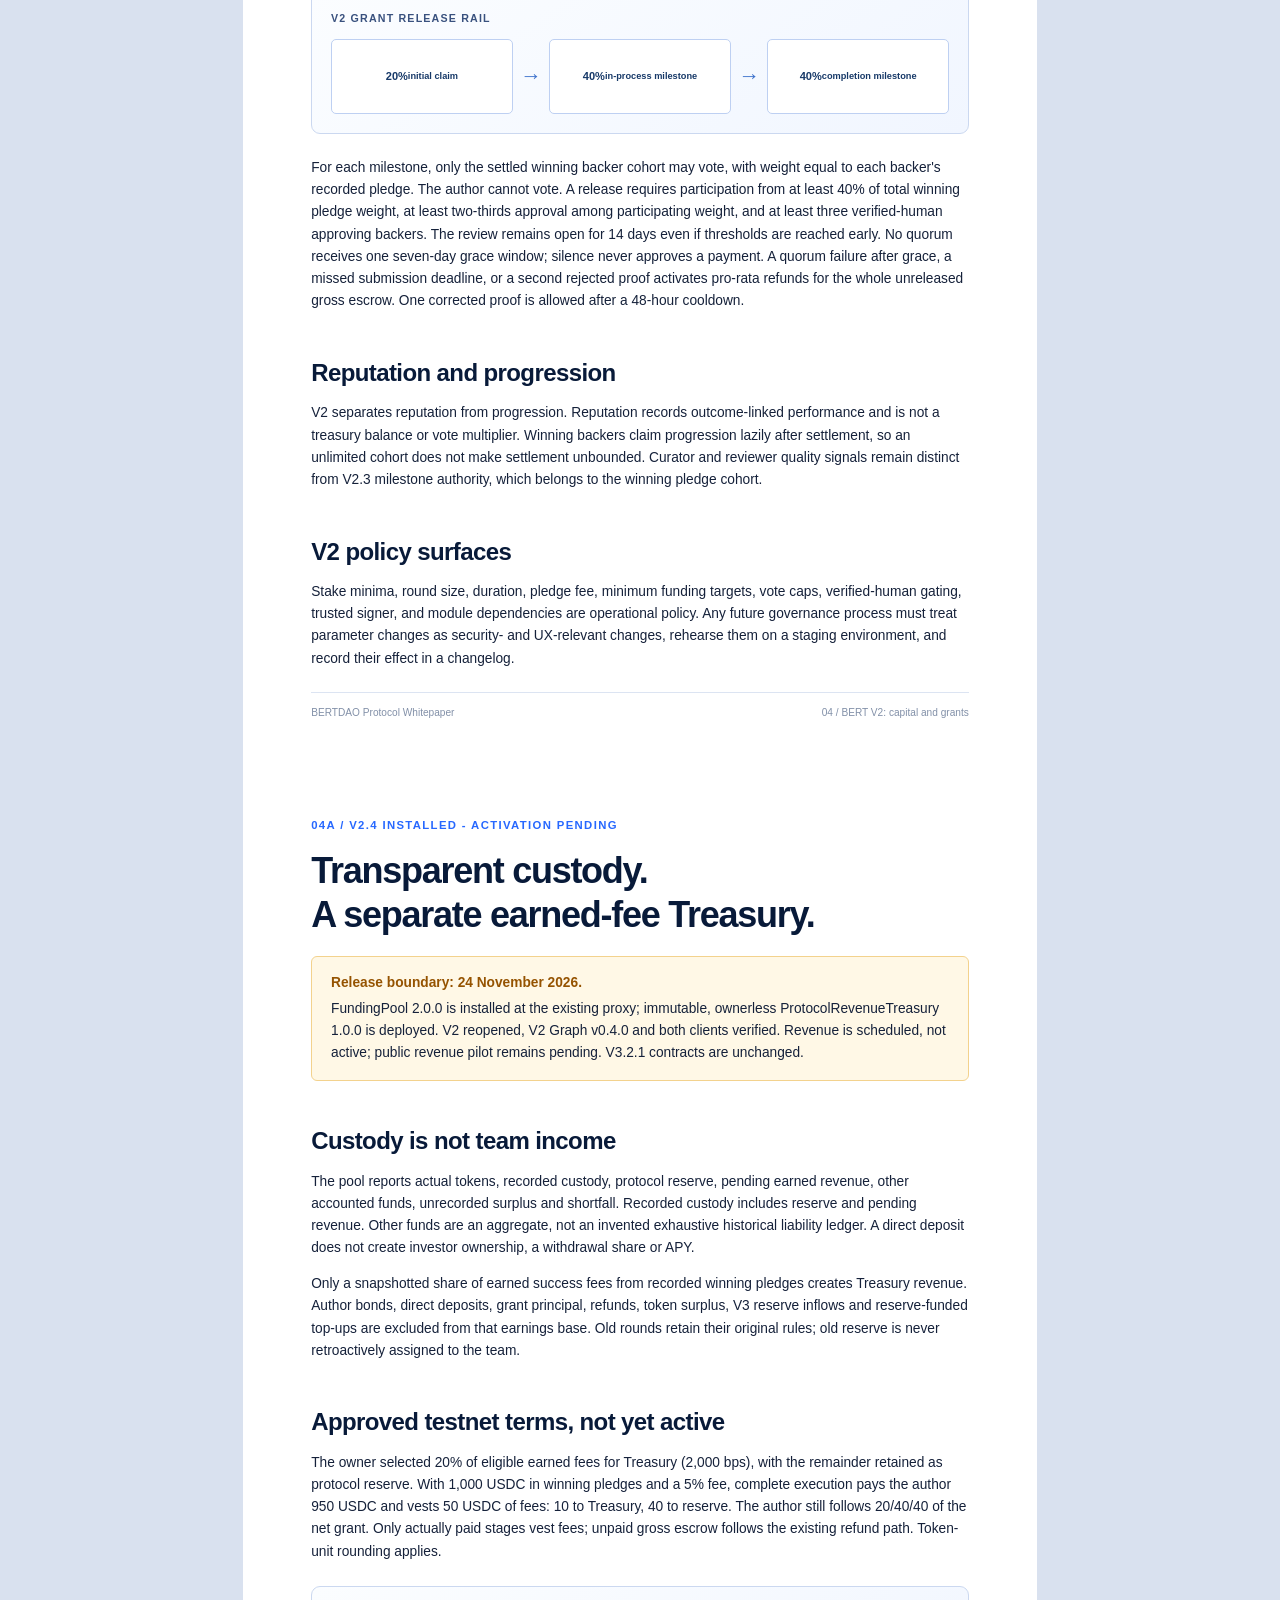
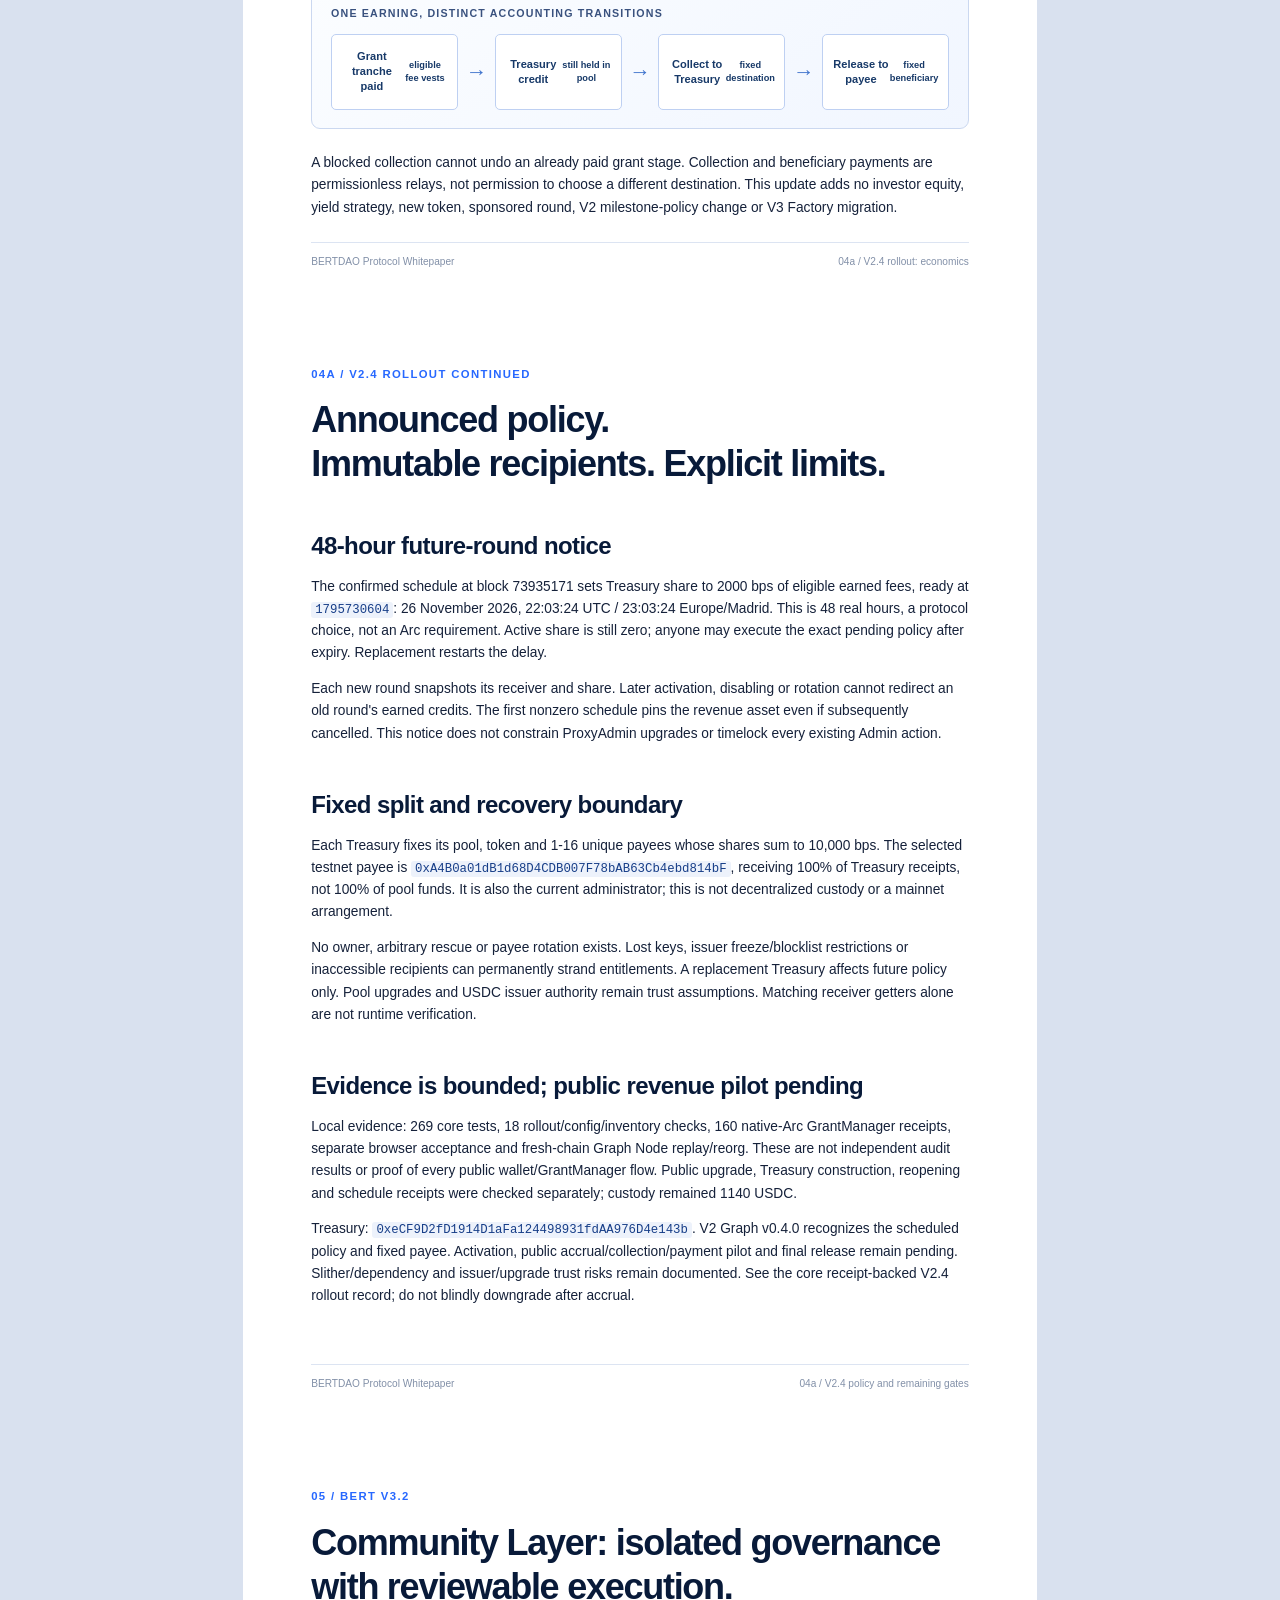
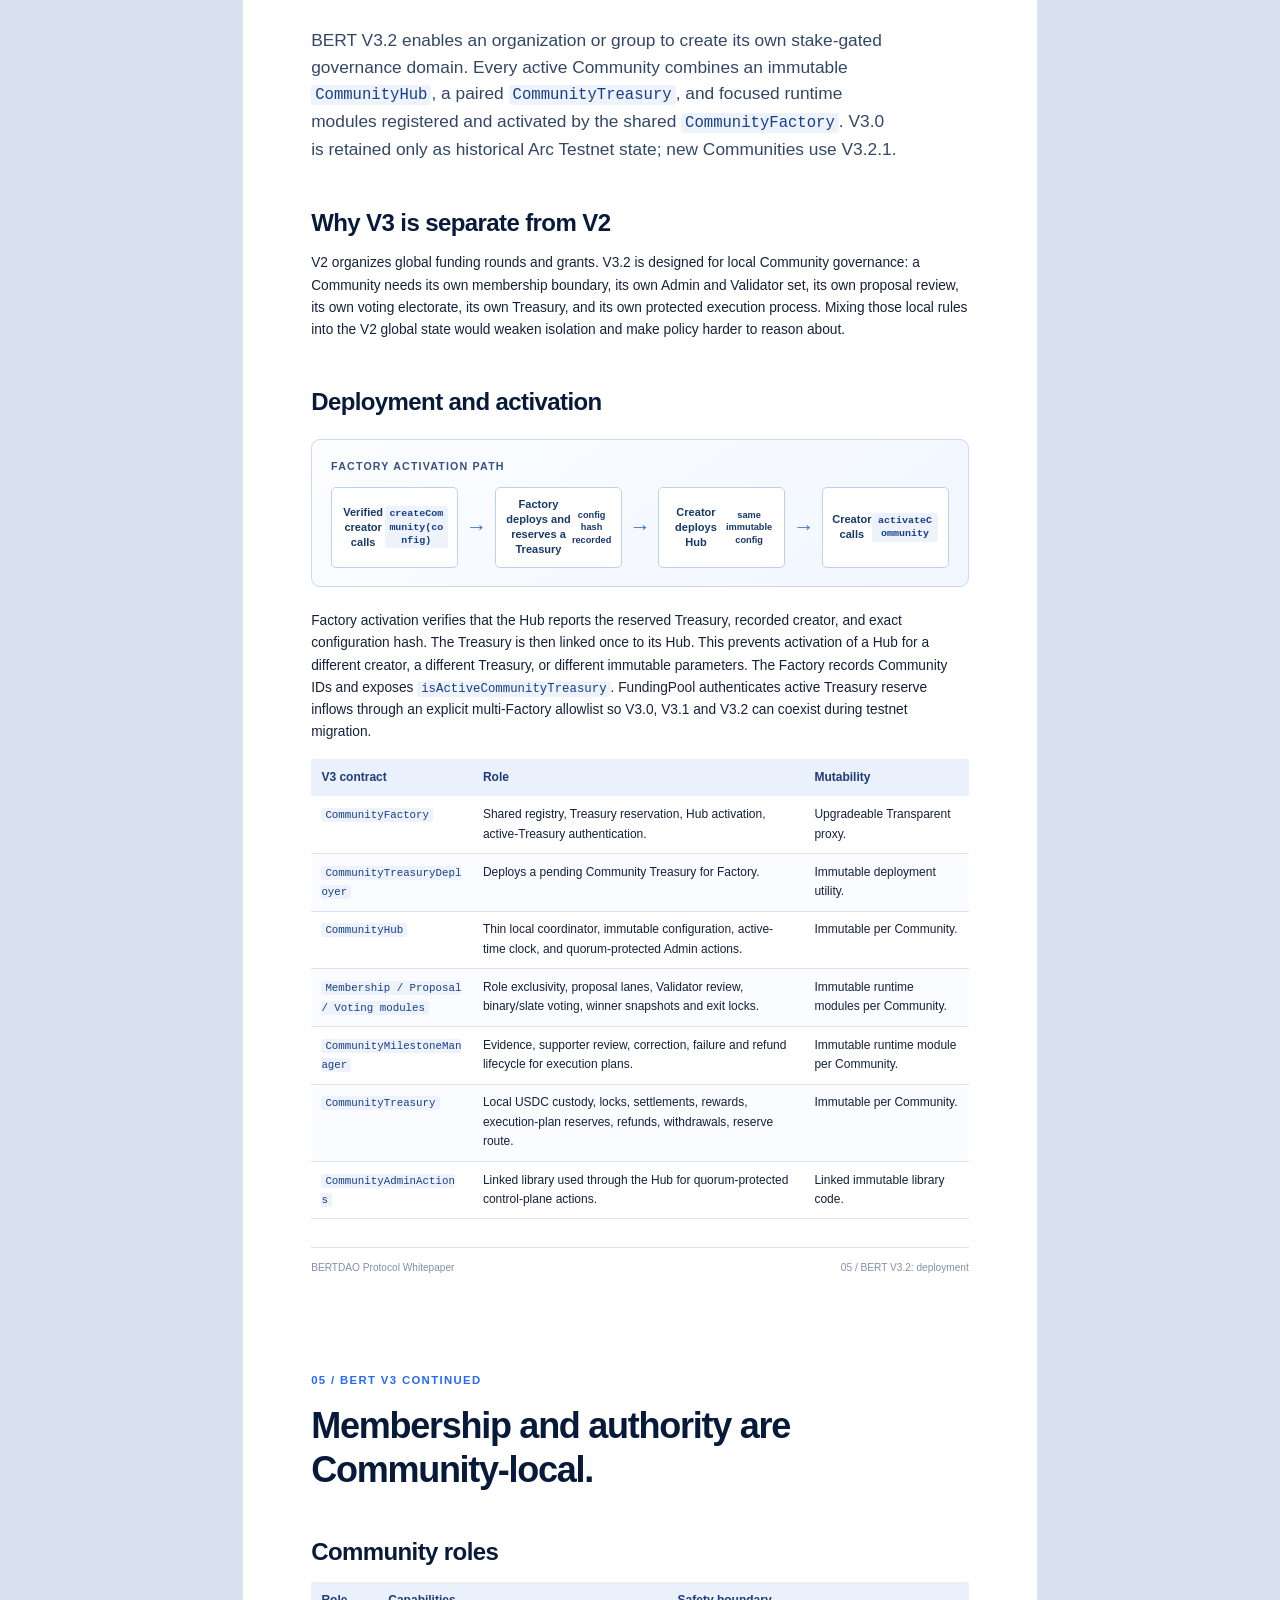
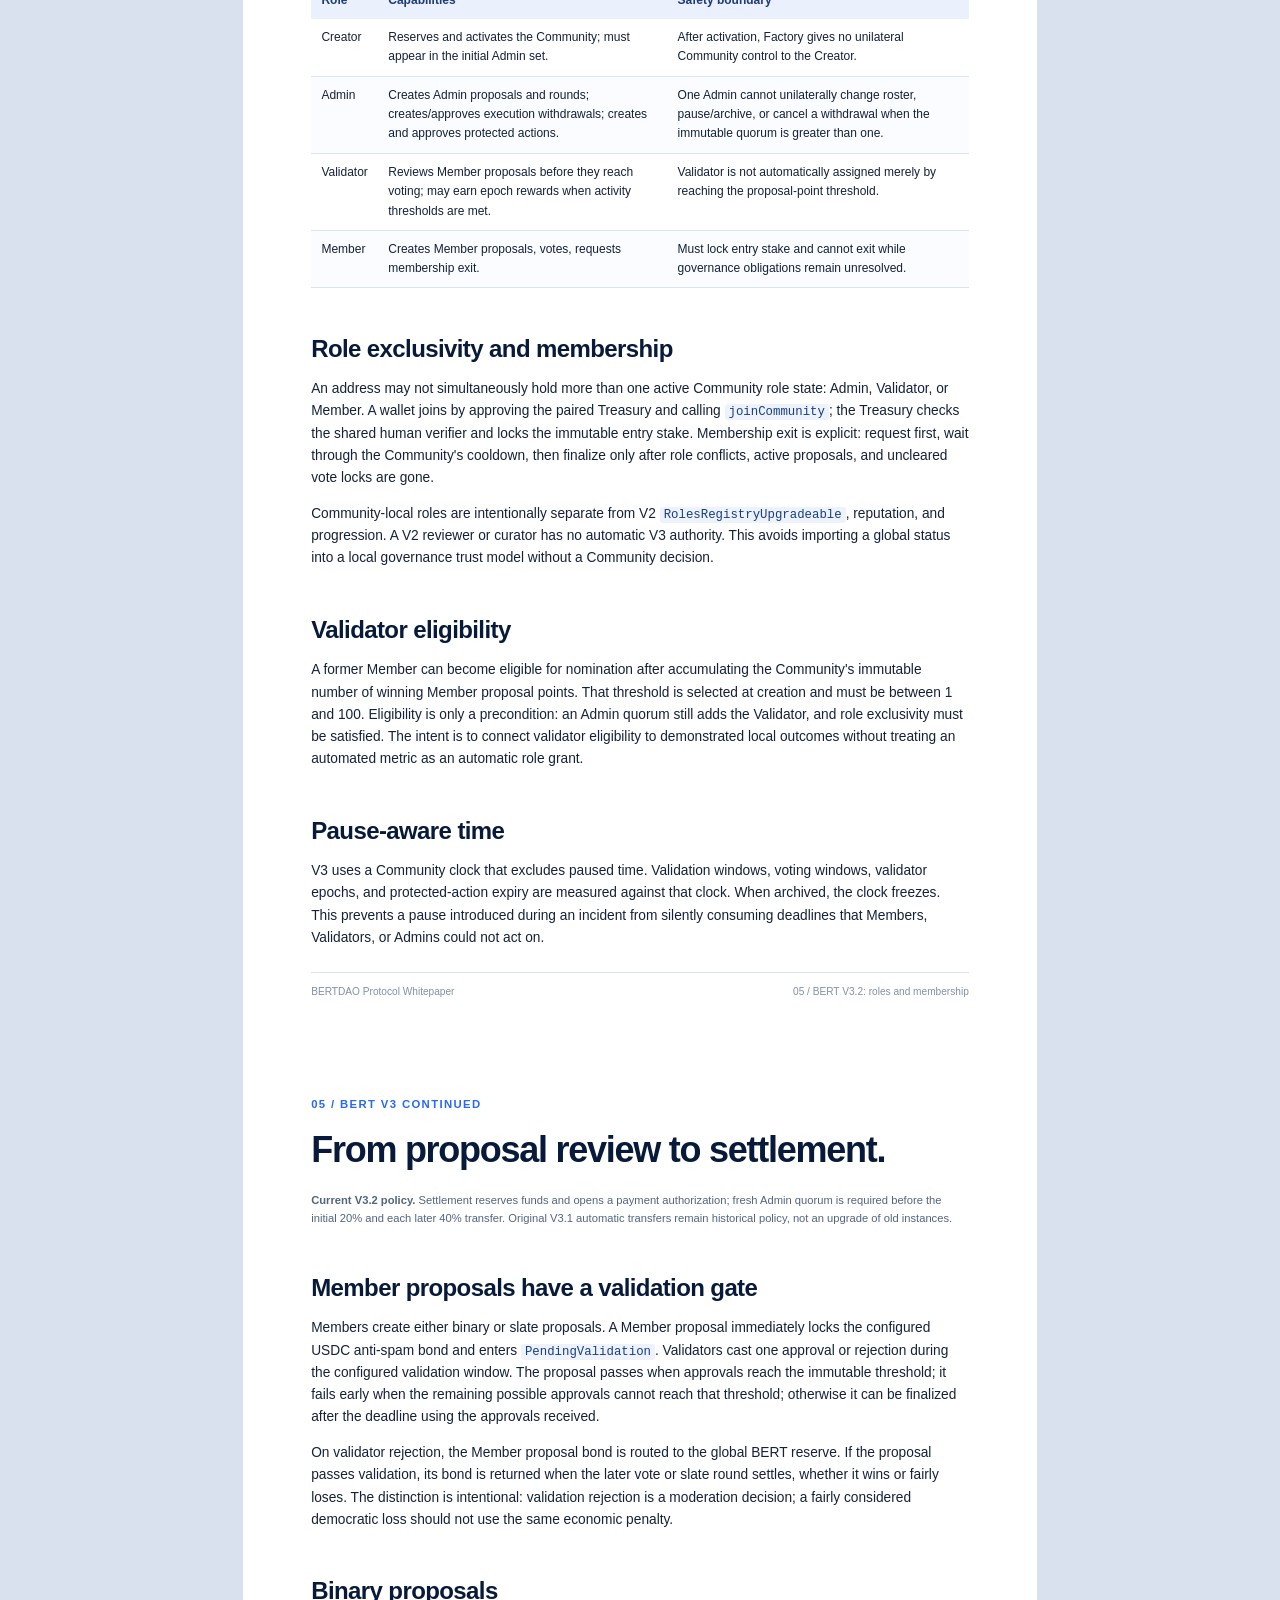
==== commit 0f652ee7: "docs(v2.4): update live release guide and whitepaper 1.4.1" ====
--- a/whitepaper/BERTDAO-Protocol-Whitepaper.html
+++ b/whitepaper/BERTDAO-Protocol-Whitepaper.html
@@ -134,11 +134,11 @@
     <section class="cover">
       <div class="cover-content">
         <div class="brand"><img src="../assets/bert-logo.png" alt="BERT logo" /> BERTDAO Protocol</div>
-        <p class="cover-kicker">Technical whitepaper / Revision 1.4.0</p>
+        <p class="cover-kicker">Technical whitepaper / Revision 1.4.1</p>
         <h1>Transparent capital coordination for <span>communities and grants.</span></h1>
         <p class="subtitle">A stablecoin-native protocol for stake-backed proposals, auditable decision-making, controlled treasury flows, and milestone-based release.</p>
         <div class="cover-meta">
-          <div><strong>Source revision</strong>24 November 2026 / includes unreleased V2.4</div>
+          <div><strong>Source revision</strong>24 November 2026 / V2.4 rollout, activation pending</div>
           <div><strong>Current environment</strong>Arc Testnet / active development</div>
           <div><strong>Protocol scope</strong>BERT V2 Global Funding Layer and BERT V3 Community Layer</div>
           <div><strong>Canonical source</strong>github.com/Tenyokj/bert-core-arc</div>
@@ -151,7 +151,7 @@
       <h1>Read this before evaluating BERT.</h1>
       <div class="callout warning">
         <strong>Development-stage disclosure.</strong>
-        Public deployments remain V2.3 + V3.2.1 on Arc Testnet. Revision 1.4.0 adds a separately marked, undeployed V2.4 treasury candidate. Testnet assets have no monetary value. This is not an offer, investment memorandum, promise of returns, security audit or mainnet launch announcement.
+        Revision 1.4.1 records installed V2.4 treasury contracts on Arc Testnet alongside unchanged V3.2.1. The revenue policy is scheduled, not active; a separate activation is possible after 26 November 2026, 22:03:24 UTC. The public revenue pilot remains pending. Testnet assets have no monetary value. This is not an offer, promise of returns, security audit or mainnet announcement.
       </div>
       <div class="callout risk">
         <strong>Identity disclosure.</strong>
@@ -167,7 +167,7 @@
         <a href="#principles"><span>02</span>Design principles and scope</a>
         <a href="#architecture"><span>03</span>System architecture</a>
         <a href="#v2"><span>04</span>BERT V2: global funding layer</a>
-        <a href="#v2-4-candidate"><span>04a</span>V2.4 treasury candidate - not deployed</a>
+        <a href="#v2-4-candidate"><span>04a</span>V2.4 treasury rollout - activation pending</a>
         <a href="#v3"><span>05</span>BERT V3: Community Layer</a>
         <a href="#identity"><span>06</span>Human-verification boundary</a>
         <a href="#security"><span>07</span>Security, trust, and operations</a>
@@ -176,7 +176,7 @@
         <a href="#mainnet"><span>10</span>Mainnet readiness conditions</a>
         <a href="#appendix"><span>11</span>Appendix: addresses and glossary</a>
       </nav>
-      <div class="footer"><span>BERTDAO Protocol Whitepaper</span><span>Revision 1.4.0 / 24 November 2026</span></div>
+      <div class="footer"><span>BERTDAO Protocol Whitepaper</span><span>Revision 1.4.1 / 24 November 2026</span></div>
     </section>
 
     <section class="page page-break" id="problem">
@@ -304,7 +304,7 @@
           <tr><td><code>authorStakes</code></td><td>Proposal-linked collateral, separate from a general donation.</td><td>Idea creation through the Registry</td></tr>
           <tr><td><code>poolByRoundAndIdea</code></td><td>Capital committed to a particular idea in a particular round.</td><td>Votes through VotingSystem</td></tr>
           <tr><td><code>protocolReserve</code></td><td>Capital tracked outside active distributable round balances.</td><td>Slashed/rejected stake, explicit reserve movements, authenticated V3 reserve inflows</td></tr>
-          <tr><td><code>totalPoolBalance</code></td><td>Recorded custody, not freely spendable capital. The V2.4 candidate explicitly reconciles the full balance inclusive of reserve.</td><td>System accounting; verify actual custody and liabilities separately</td></tr>
+          <tr><td><code>totalPoolBalance</code></td><td>Recorded custody, not freely spendable capital. V2.4 explicitly reconciles the full balance inclusive of reserve.</td><td>System accounting; verify actual custody and liabilities separately</td></tr>
         </tbody>
       </table>
       <div class="callout warning"><strong>Interpretation rule.</strong> A valid integration must present reserve, active round capital, locked author stake, and already-released payout as separate concepts. Collapsing them into one "treasury available" number would misrepresent the protocol's obligations.</div>
@@ -323,32 +323,32 @@
     </section>
 
     <section class="page page-break revenue-candidate" id="v2-4-candidate">
-      <p class="eyebrow">04a / V2.4 source candidate - not deployed</p>
+      <p class="eyebrow">04a / V2.4 installed - activation pending</p>
       <h1>Transparent custody.<br />A separate earned-fee Treasury.</h1>
-      <div class="callout warning"><strong>Release boundary: 24 November 2026.</strong> V2.4 is prepared locally, not deployed or activated. Public V2.3 and V3.2.1 remain unchanged. FundingPool 2.0.0 is a candidate proxy implementation; ProtocolRevenueTreasury 1.0.0 is a new immutable, ownerless contract, not a proxy.</div>
+      <div class="callout warning"><strong>Release boundary: 24 November 2026.</strong> FundingPool 2.0.0 is installed at the existing proxy; immutable, ownerless ProtocolRevenueTreasury 1.0.0 is deployed. V2 reopened, V2 Graph v0.4.0 and both clients verified. Revenue is scheduled, not active; public revenue pilot remains pending. V3.2.1 contracts are unchanged.</div>
       <h2>Custody is not team income</h2>
-      <p>The candidate reports actual tokens, recorded custody, protocol reserve, pending earned revenue, other accounted funds, unrecorded surplus and shortfall. Recorded custody includes reserve and pending revenue. Other funds are an aggregate, not an invented exhaustive historical liability ledger. A direct deposit does not create investor ownership, a withdrawal share or APY.</p>
+      <p>The pool reports actual tokens, recorded custody, protocol reserve, pending earned revenue, other accounted funds, unrecorded surplus and shortfall. Recorded custody includes reserve and pending revenue. Other funds are an aggregate, not an invented exhaustive historical liability ledger. A direct deposit does not create investor ownership, a withdrawal share or APY.</p>
       <p>Only a snapshotted share of earned success fees from recorded winning pledges creates Treasury revenue. Author bonds, direct deposits, grant principal, refunds, token surplus, V3 reserve inflows and reserve-funded top-ups are excluded from that earnings base. Old rounds retain their original rules; old reserve is never retroactively assigned to the team.</p>
       <h2>Approved testnet terms, not yet active</h2>
       <p>The owner selected 20% of eligible earned fees for Treasury (2,000 bps), with the remainder retained as protocol reserve. With 1,000 USDC in winning pledges and a 5% fee, complete execution pays the author 950 USDC and vests 50 USDC of fees: 10 to Treasury, 40 to reserve. The author still follows 20/40/40 of the net grant. Only actually paid stages vest fees; unpaid gross escrow follows the existing refund path. Token-unit rounding applies.</p>
       <div class="diagram"><div class="diagram-title">One earning, distinct accounting transitions</div><div class="flow"><div class="flow-item">Grant tranche paid<br /><small>eligible fee vests</small></div><div class="arrow">&#8594;</div><div class="flow-item">Treasury credit<br /><small>still held in pool</small></div><div class="arrow">&#8594;</div><div class="flow-item">Collect to Treasury<br /><small>fixed destination</small></div><div class="arrow">&#8594;</div><div class="flow-item">Release to payee<br /><small>fixed beneficiary</small></div></div></div>
-      <p>A blocked collection cannot undo an already paid grant stage. Collection and beneficiary payments are permissionless relays, not permission to choose a different destination. This candidate adds no investor equity, yield strategy, new token, sponsored round, V2 milestone-policy change or V3 Factory migration.</p>
-      <div class="footer"><span>BERTDAO Protocol Whitepaper</span><span>04a / V2.4 candidate: economics</span></div>
+      <p>A blocked collection cannot undo an already paid grant stage. Collection and beneficiary payments are permissionless relays, not permission to choose a different destination. This update adds no investor equity, yield strategy, new token, sponsored round, V2 milestone-policy change or V3 Factory migration.</p>
+      <div class="footer"><span>BERTDAO Protocol Whitepaper</span><span>04a / V2.4 rollout: economics</span></div>
     </section>
 
     <section class="page page-break revenue-candidate">
-      <p class="eyebrow">04a / V2.4 candidate continued</p>
+      <p class="eyebrow">04a / V2.4 rollout continued</p>
       <h1>Announced policy.<br />Immutable recipients. Explicit limits.</h1>
       <h2>48-hour future-round notice</h2>
-      <p>The owner approved a 48-hour delay between scheduling and activating a Treasury receiver/fee share. This is a protocol design choice, not an Arc requirement. Immediately after upgrading, revenue remains disabled without a reinitializer. Scheduling starts the real notice period; replacement restarts it, cancellation does not alter the current policy, and anyone may execute the exact pending policy after expiry.</p>
+      <p>The confirmed schedule at block 73935171 sets Treasury share to 2000 bps of eligible earned fees, ready at <code>1795730604</code>: 26 November 2026, 22:03:24 UTC / 23:03:24 Europe/Madrid. This is 48 real hours, a protocol choice, not an Arc requirement. Active share is still zero; anyone may execute the exact pending policy after expiry. Replacement restarts the delay.</p>
       <p>Each new round snapshots its receiver and share. Later activation, disabling or rotation cannot redirect an old round's earned credits. The first nonzero schedule pins the revenue asset even if subsequently cancelled. This notice does not constrain ProxyAdmin upgrades or timelock every existing Admin action.</p>
       <h2>Fixed split and recovery boundary</h2>
       <p>Each Treasury fixes its pool, token and 1-16 unique payees whose shares sum to 10,000 bps. The selected testnet payee is <code>0xA4B0a01dB1d68D4CDB007F78bAB63Cb4ebd814bF</code>, receiving 100% of Treasury receipts, not 100% of pool funds. It is also the current administrator; this is not decentralized custody or a mainnet arrangement.</p>
       <p>No owner, arbitrary rescue or payee rotation exists. Lost keys, issuer freeze/blocklist restrictions or inaccessible recipients can permanently strand entitlements. A replacement Treasury affects future policy only. Pool upgrades and USDC issuer authority remain trust assumptions. Matching receiver getters alone are not runtime verification.</p>
-      <h2>Evidence is bounded, rollout remains pending</h2>
-      <p>Local evidence includes 268 core tests, a pinned custody inventory, bounded native-Arc upgrade/transfer probes, client checks and V2 event indexing. The frontend suite has 87 tests including ten new mapping checks; both Graph manifests build to WASM. Eleven compiled local receipt logs replay consistently with getters without double counting claim and collection. That is not native Graph Node query/reorg or full wallet/GrantManager acceptance.</p>
-      <p>The release configuration records testnet terms separately from deployment receipts. Full E2E, fresh accounting/authority/runtime preflight, explicit public authorization, verified Treasury construction, upgrade and Graph/client rollout remain gates. Slither and dependency risks are documented, not declared resolved. A blind downgrade after revenue accrues is unsafe because old code does not account for the earmarked credits.</p>
-      <div class="footer"><span>BERTDAO Protocol Whitepaper</span><span>04a / V2.4 candidate: policy and release gates</span></div>
+      <h2>Evidence is bounded; public revenue pilot pending</h2>
+      <p>Local evidence: 269 core tests, 18 rollout/config/inventory checks, 160 native-Arc GrantManager receipts, separate browser acceptance and fresh-chain Graph Node replay/reorg. These are not independent audit results or proof of every public wallet/GrantManager flow. Public upgrade, Treasury construction, reopening and schedule receipts were checked separately; custody remained 1140 USDC.</p>
+      <p>Treasury: <code>0xeCF9D2fD1914D1aFa124498931fdAA976D4e143b</code>. V2 Graph v0.4.0 recognizes the scheduled policy and fixed payee. Activation, public accrual/collection/payment pilot and final release remain pending. Slither/dependency and issuer/upgrade trust risks remain documented. See the core receipt-backed V2.4 rollout record; do not blindly downgrade after accrual.</p>
+      <div class="footer"><span>BERTDAO Protocol Whitepaper</span><span>04a / V2.4 policy and remaining gates</span></div>
     </section>
 
     <section class="page page-break" id="v3">
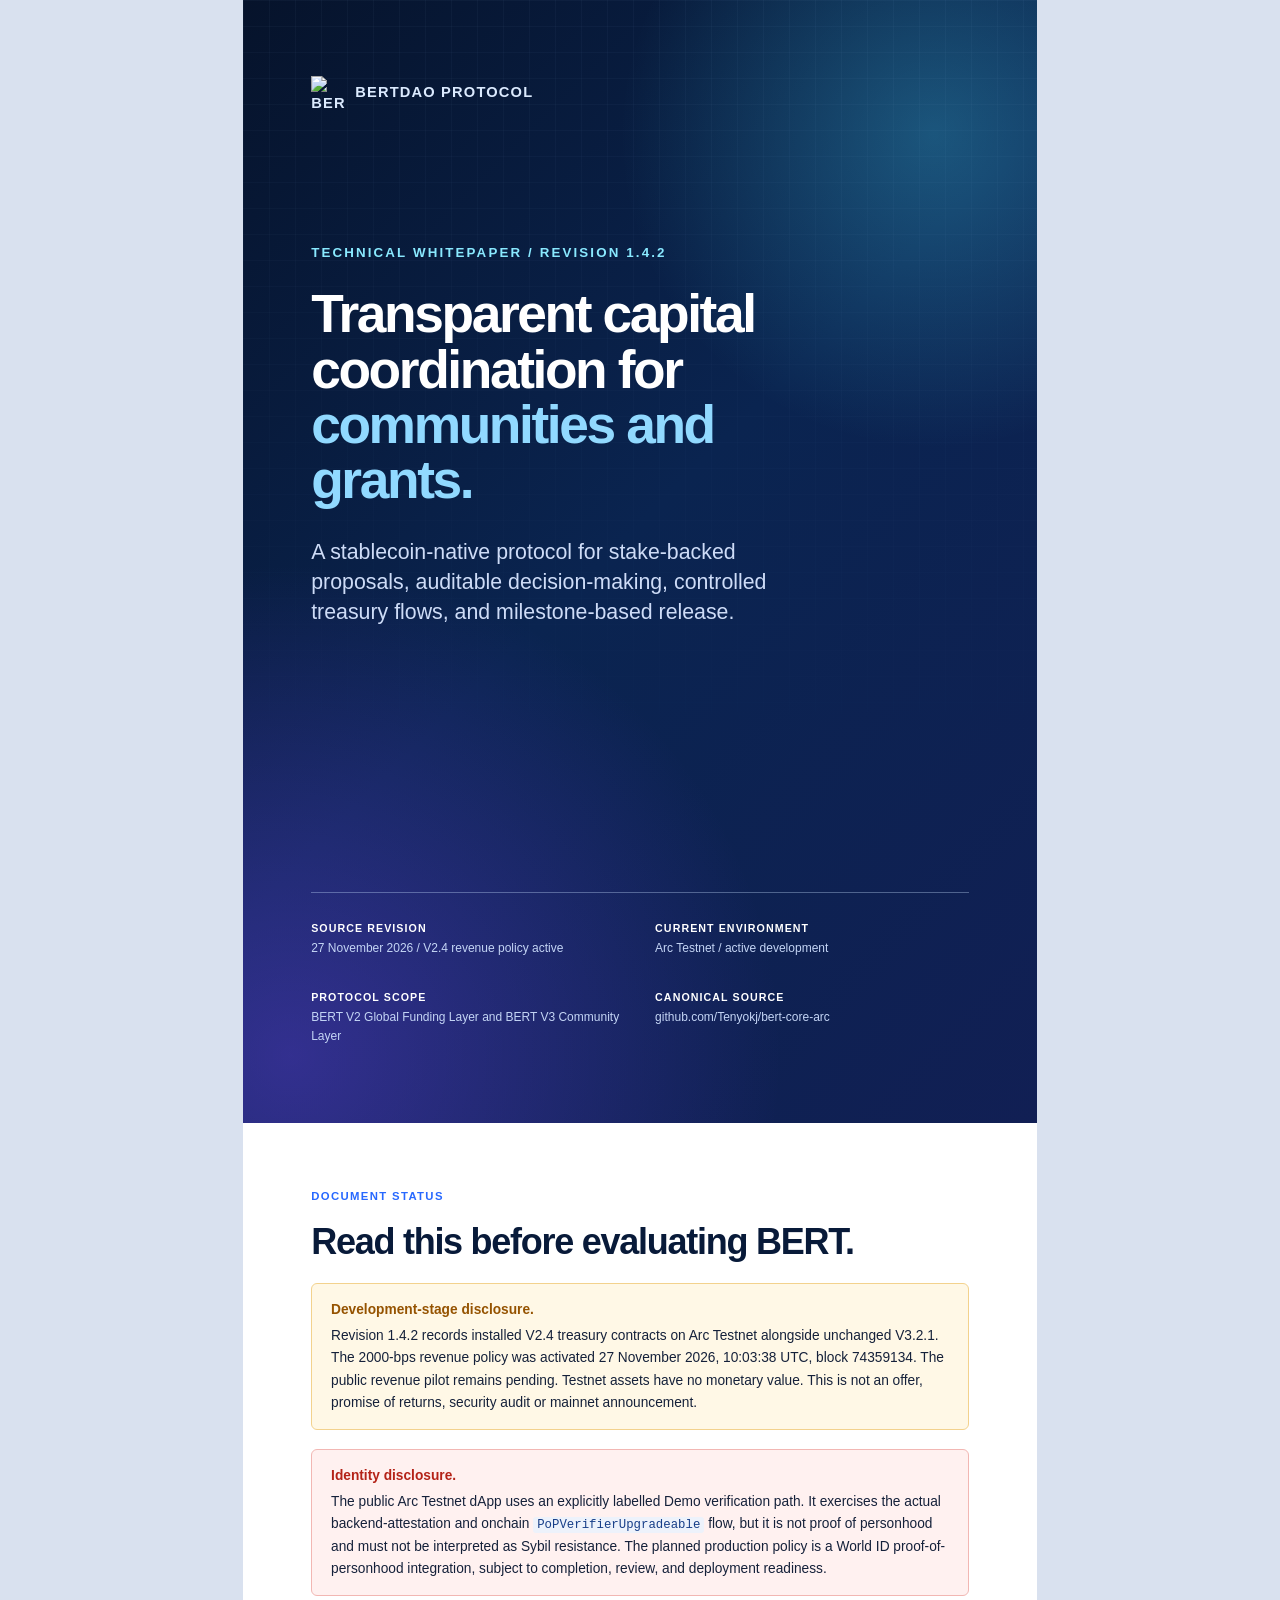
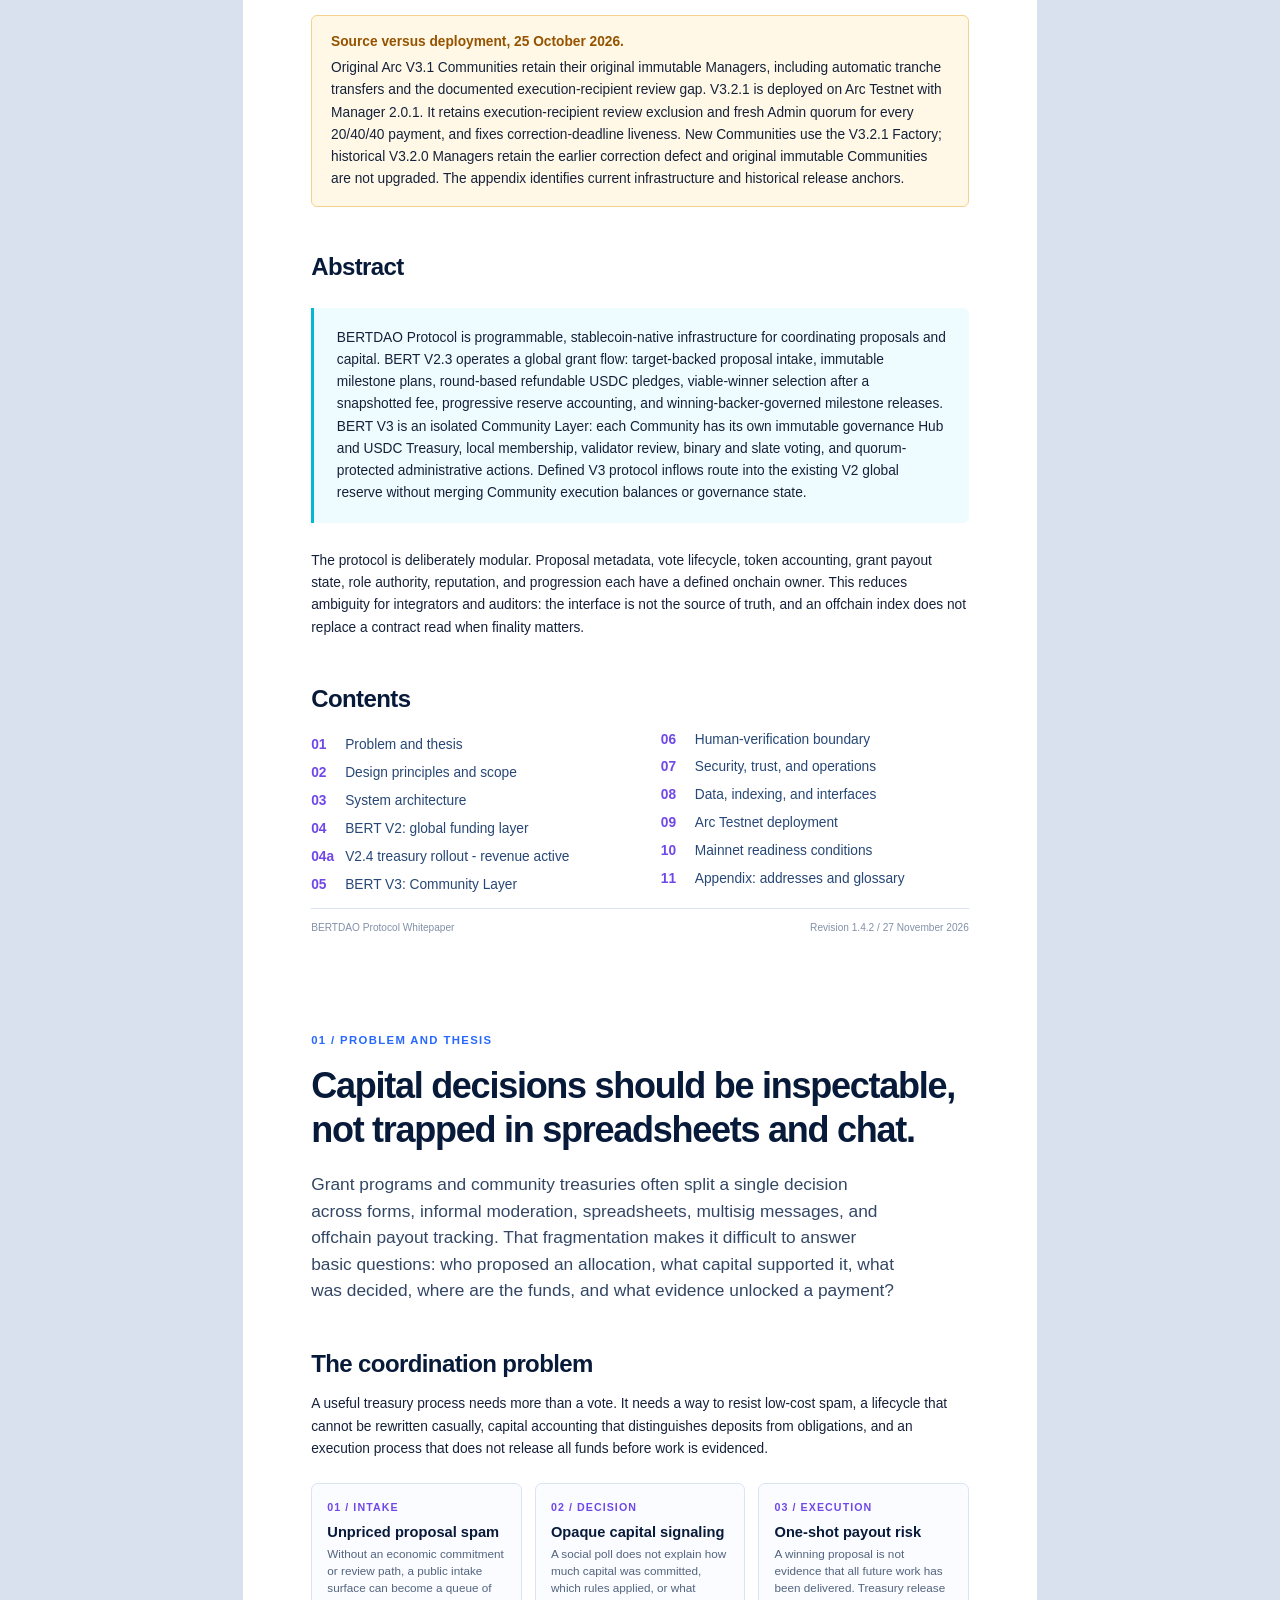
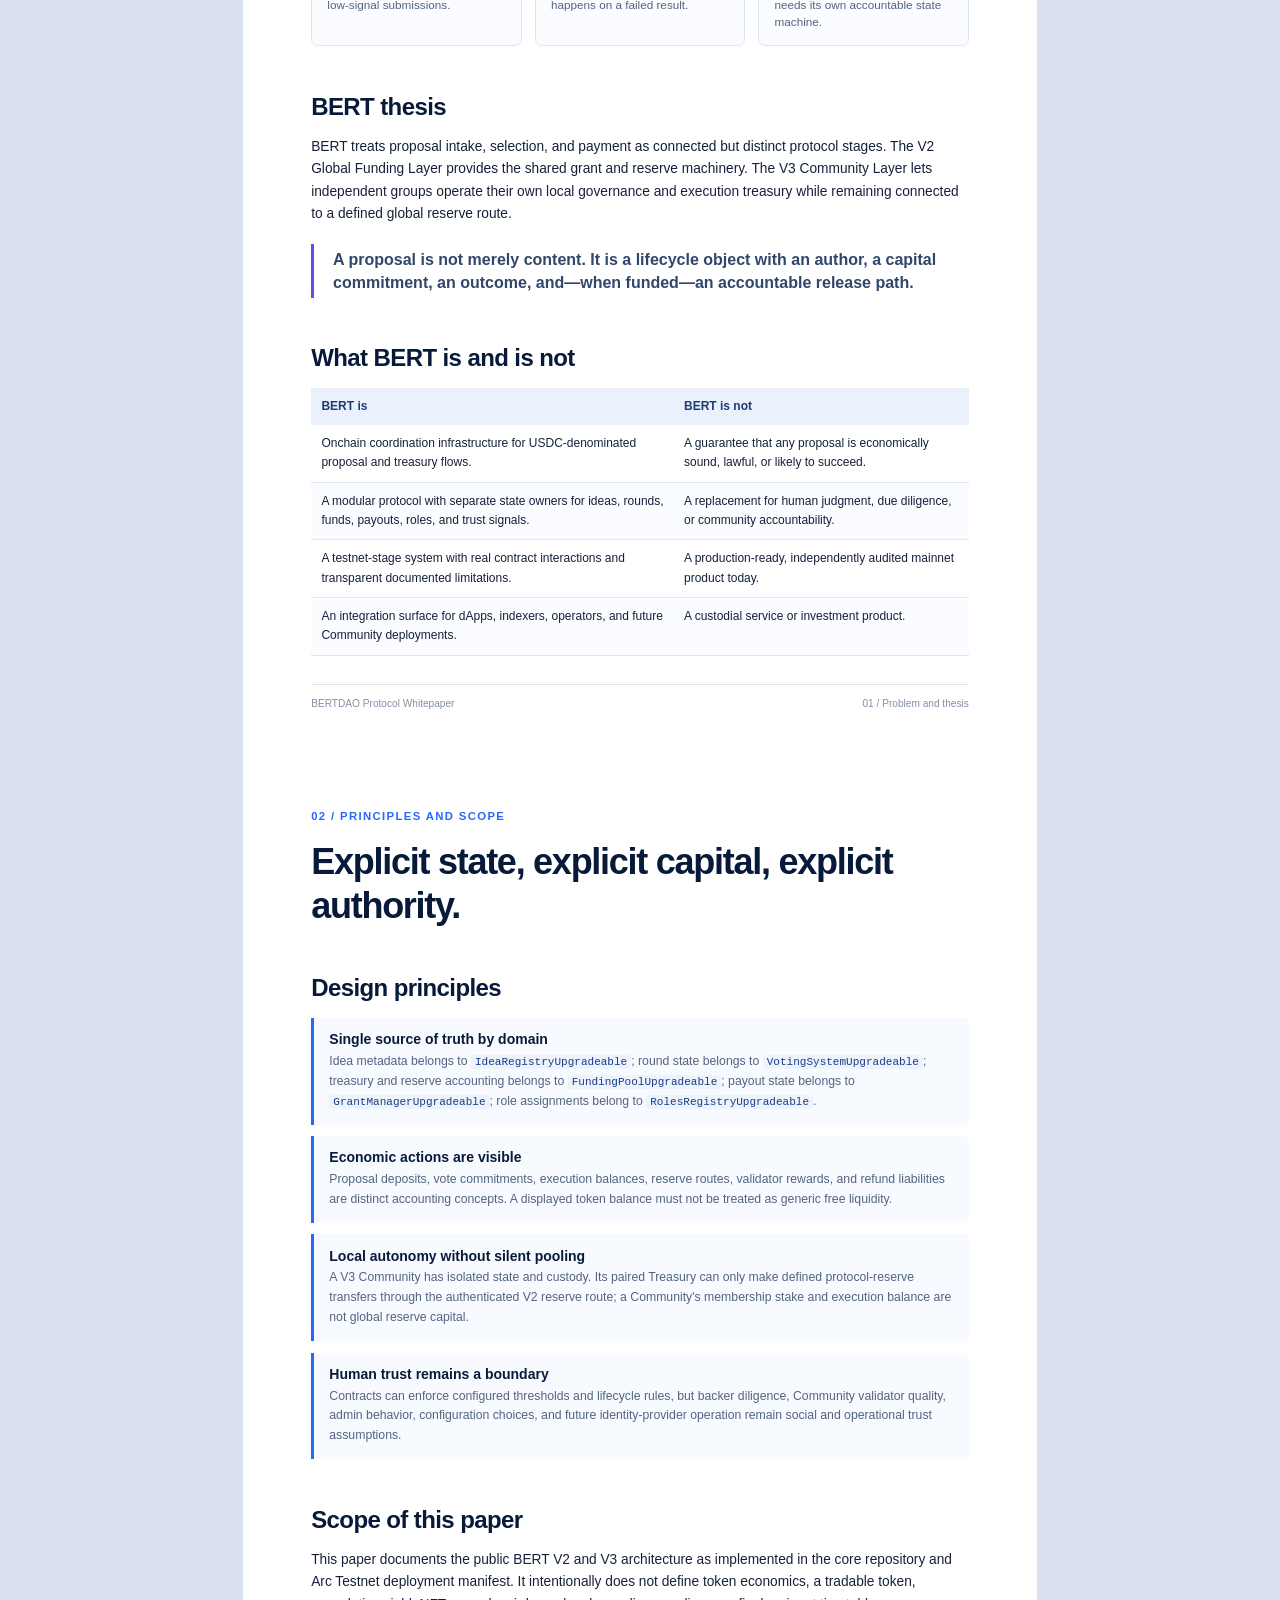
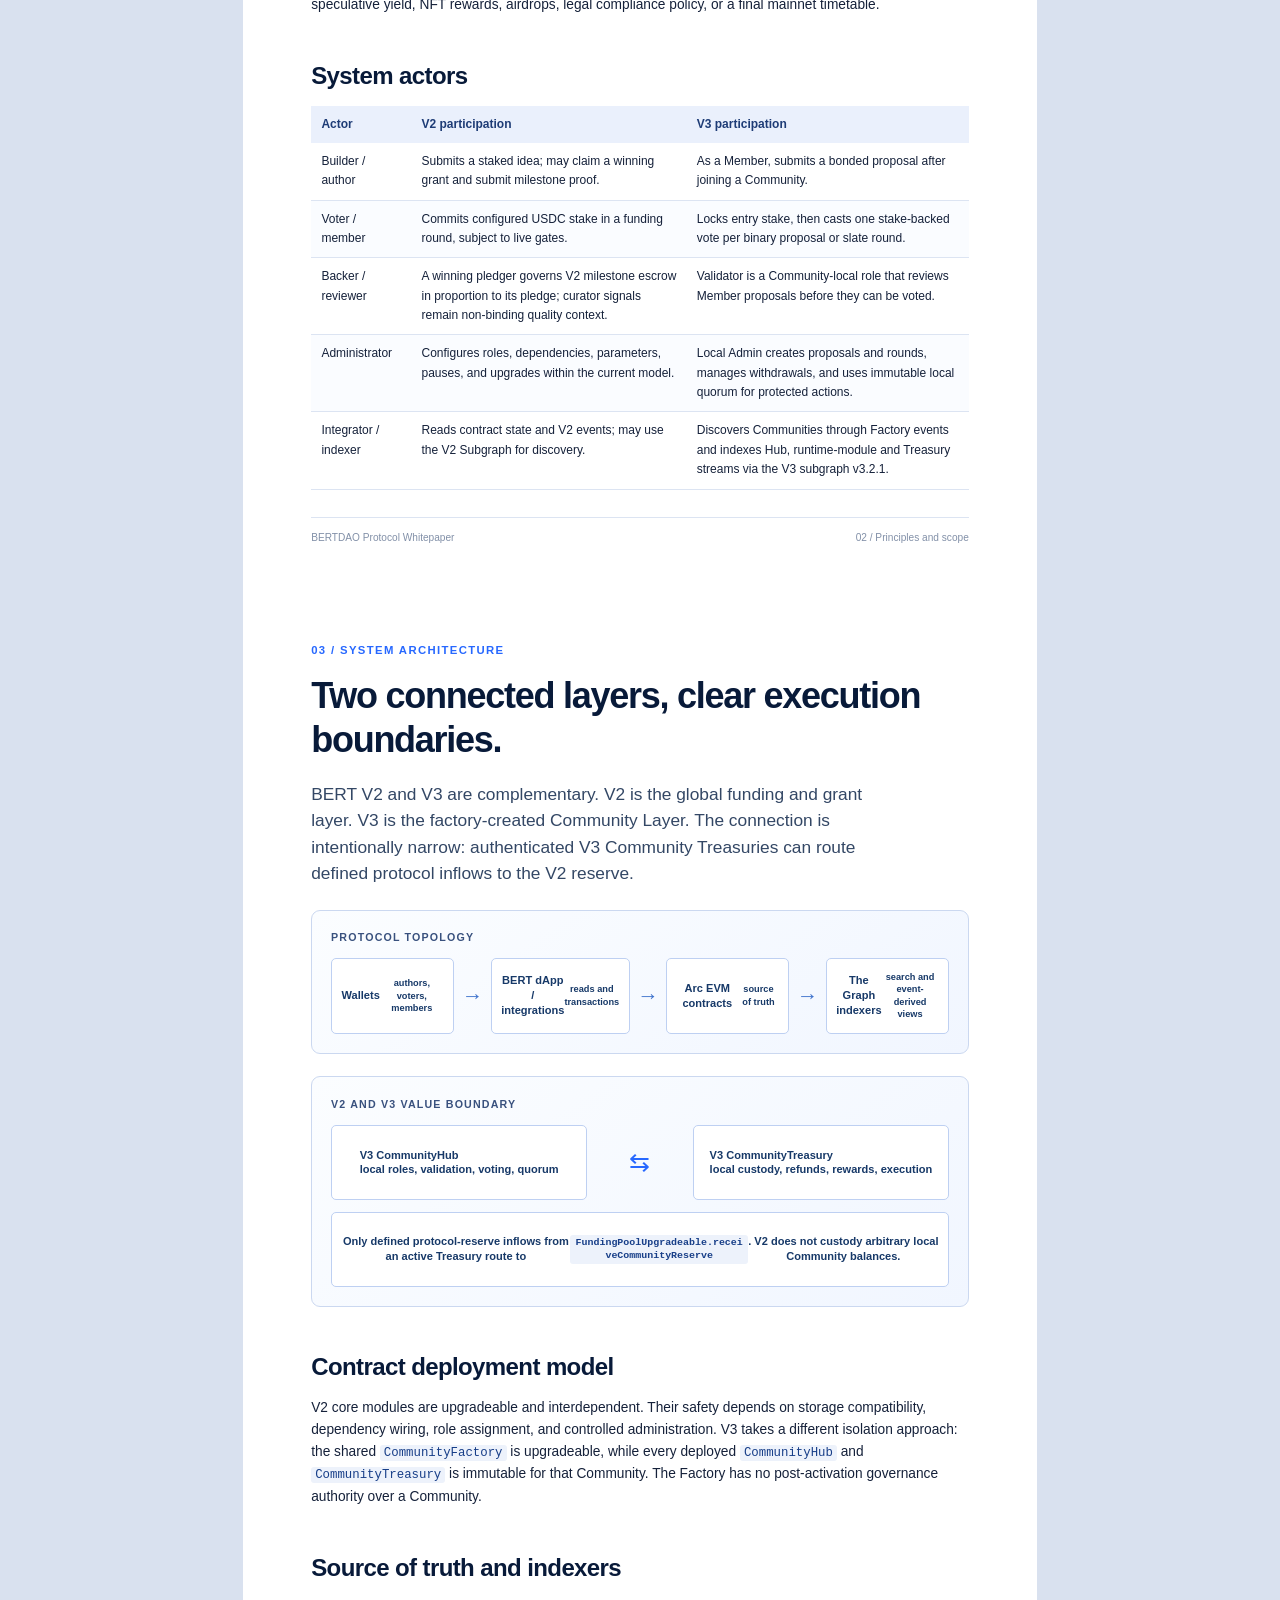
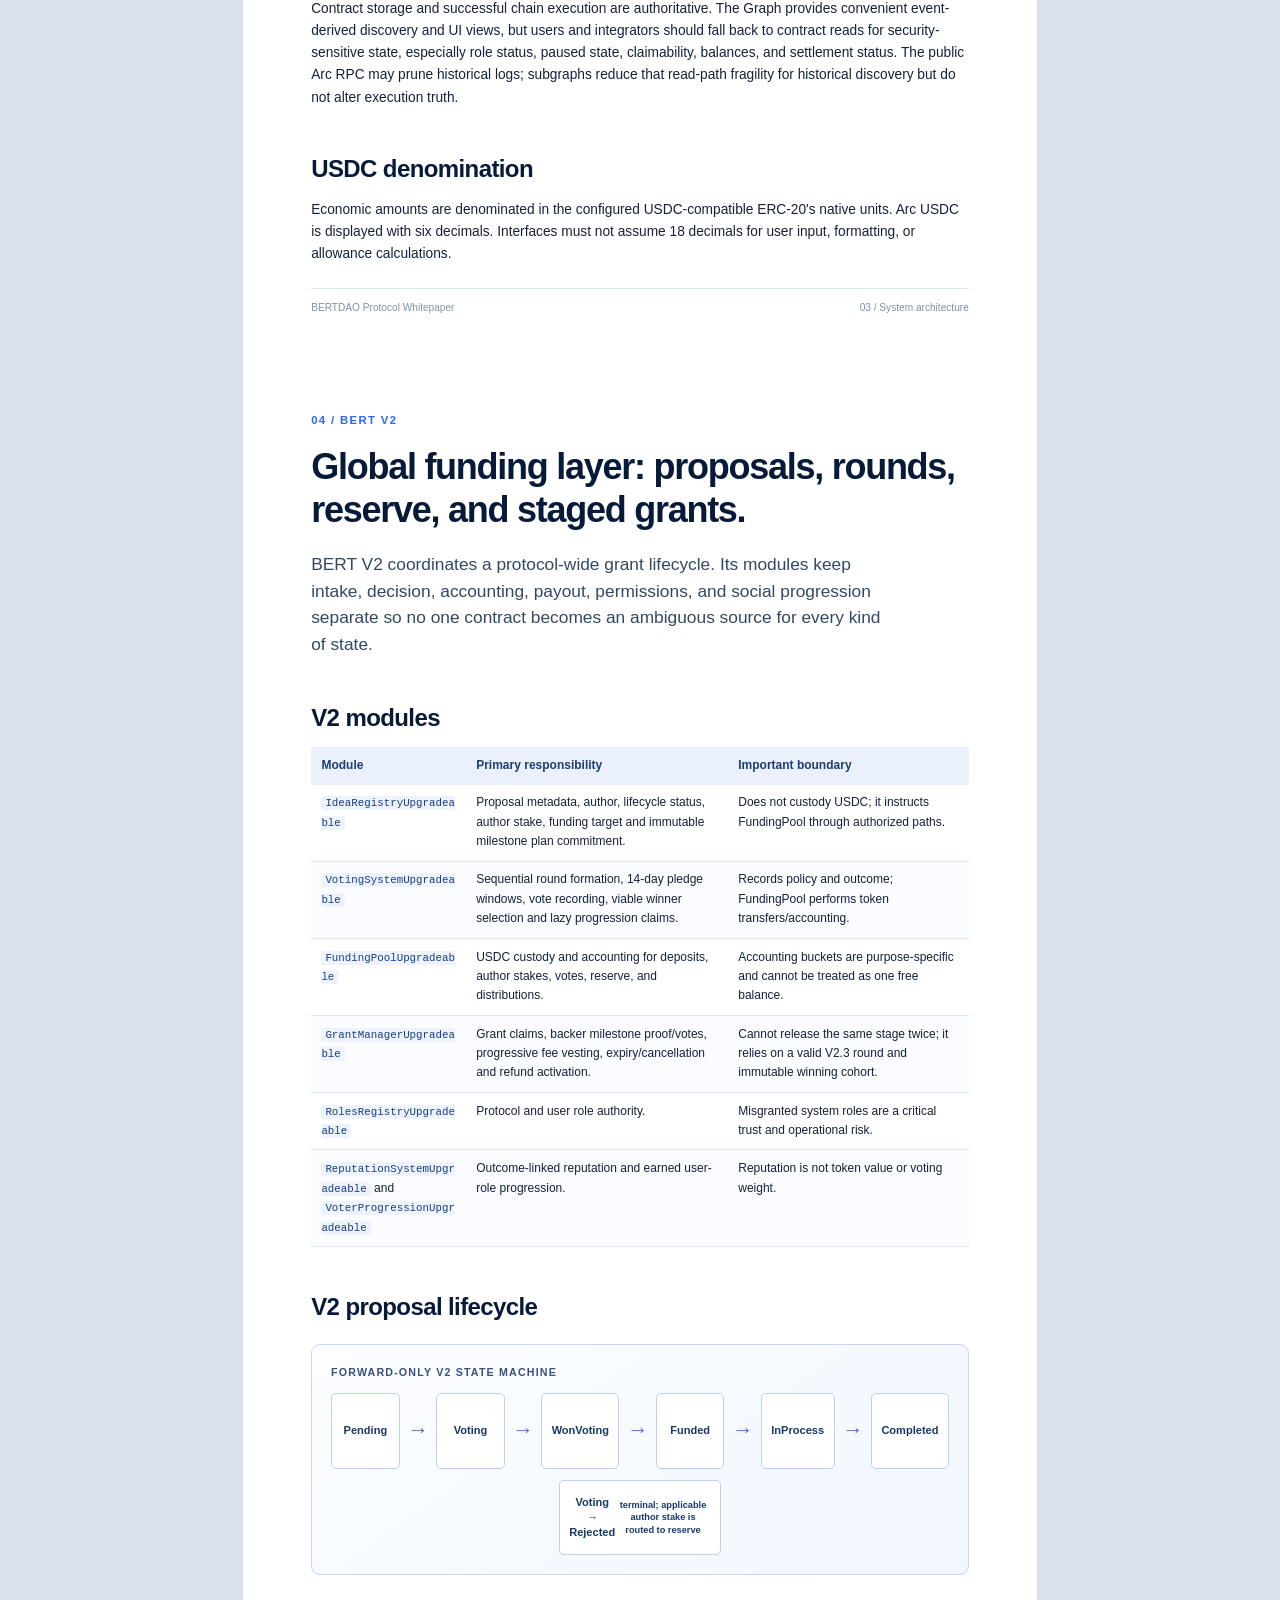
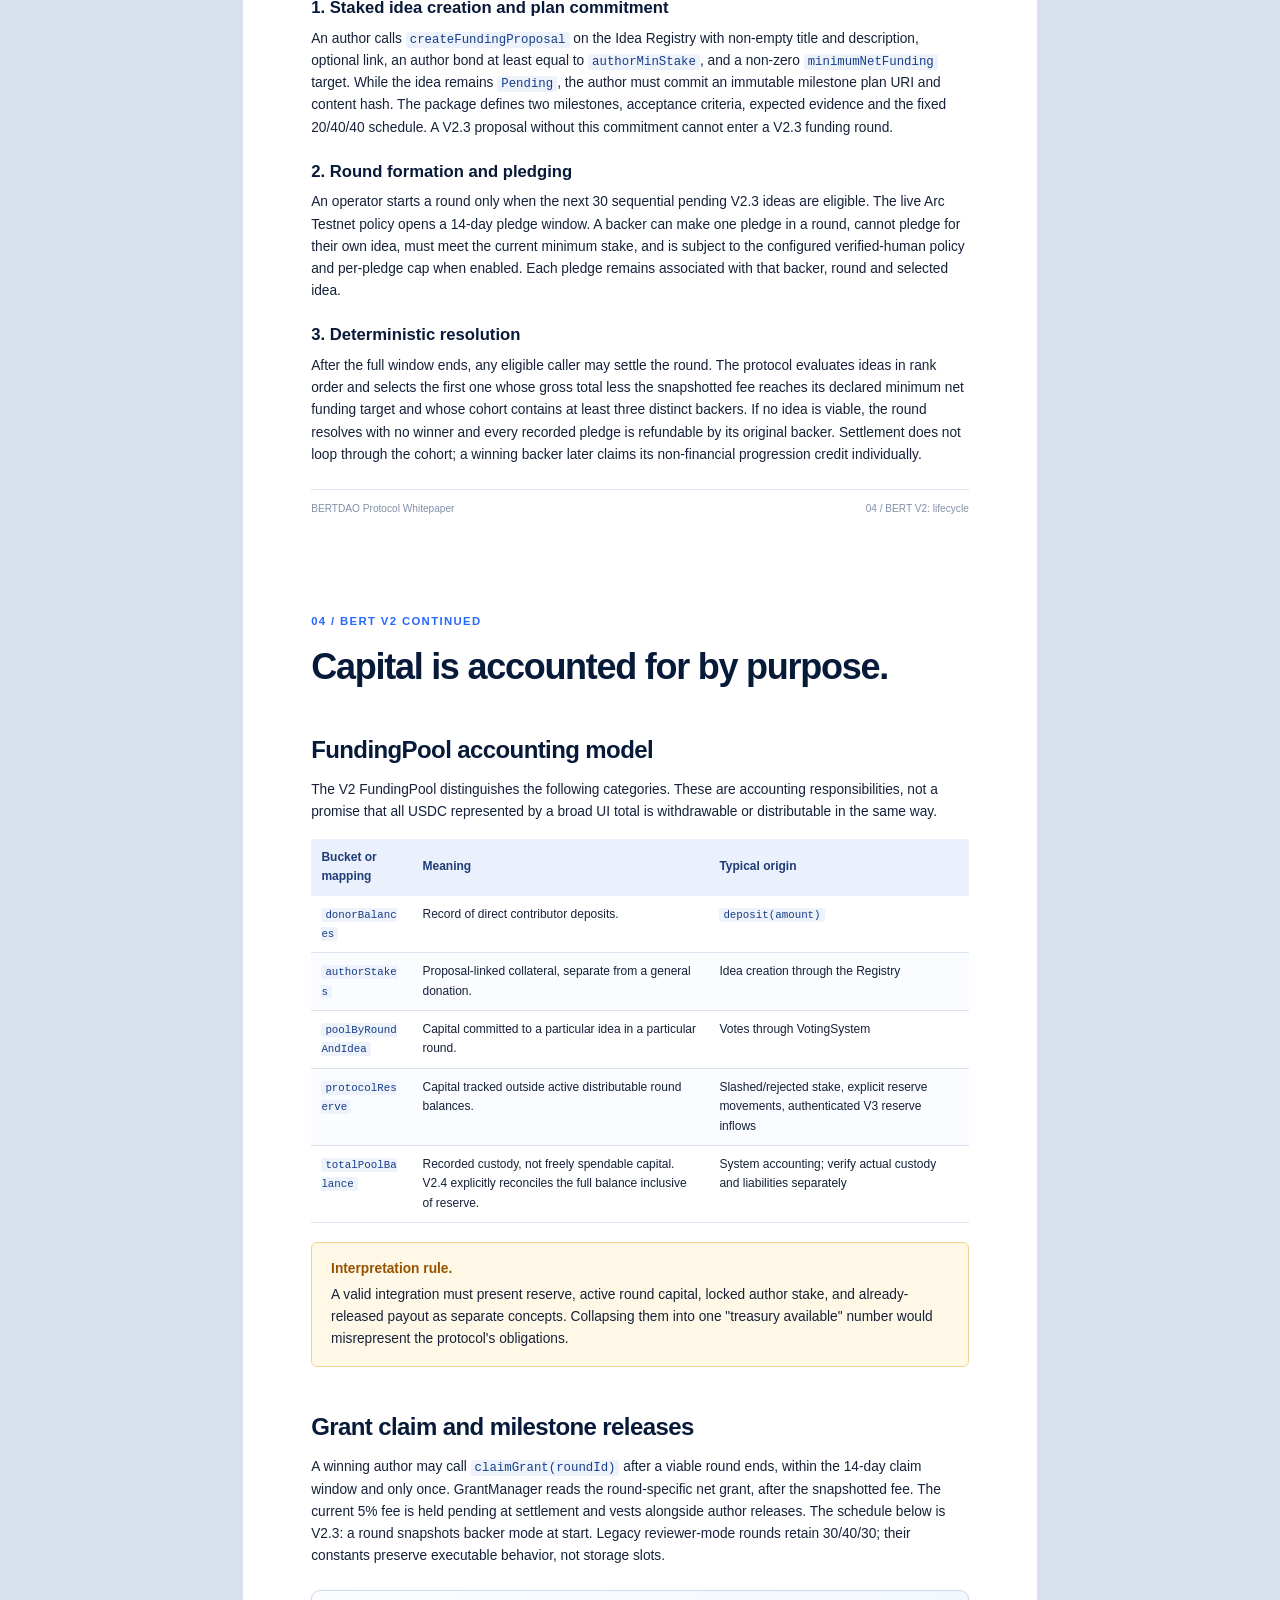
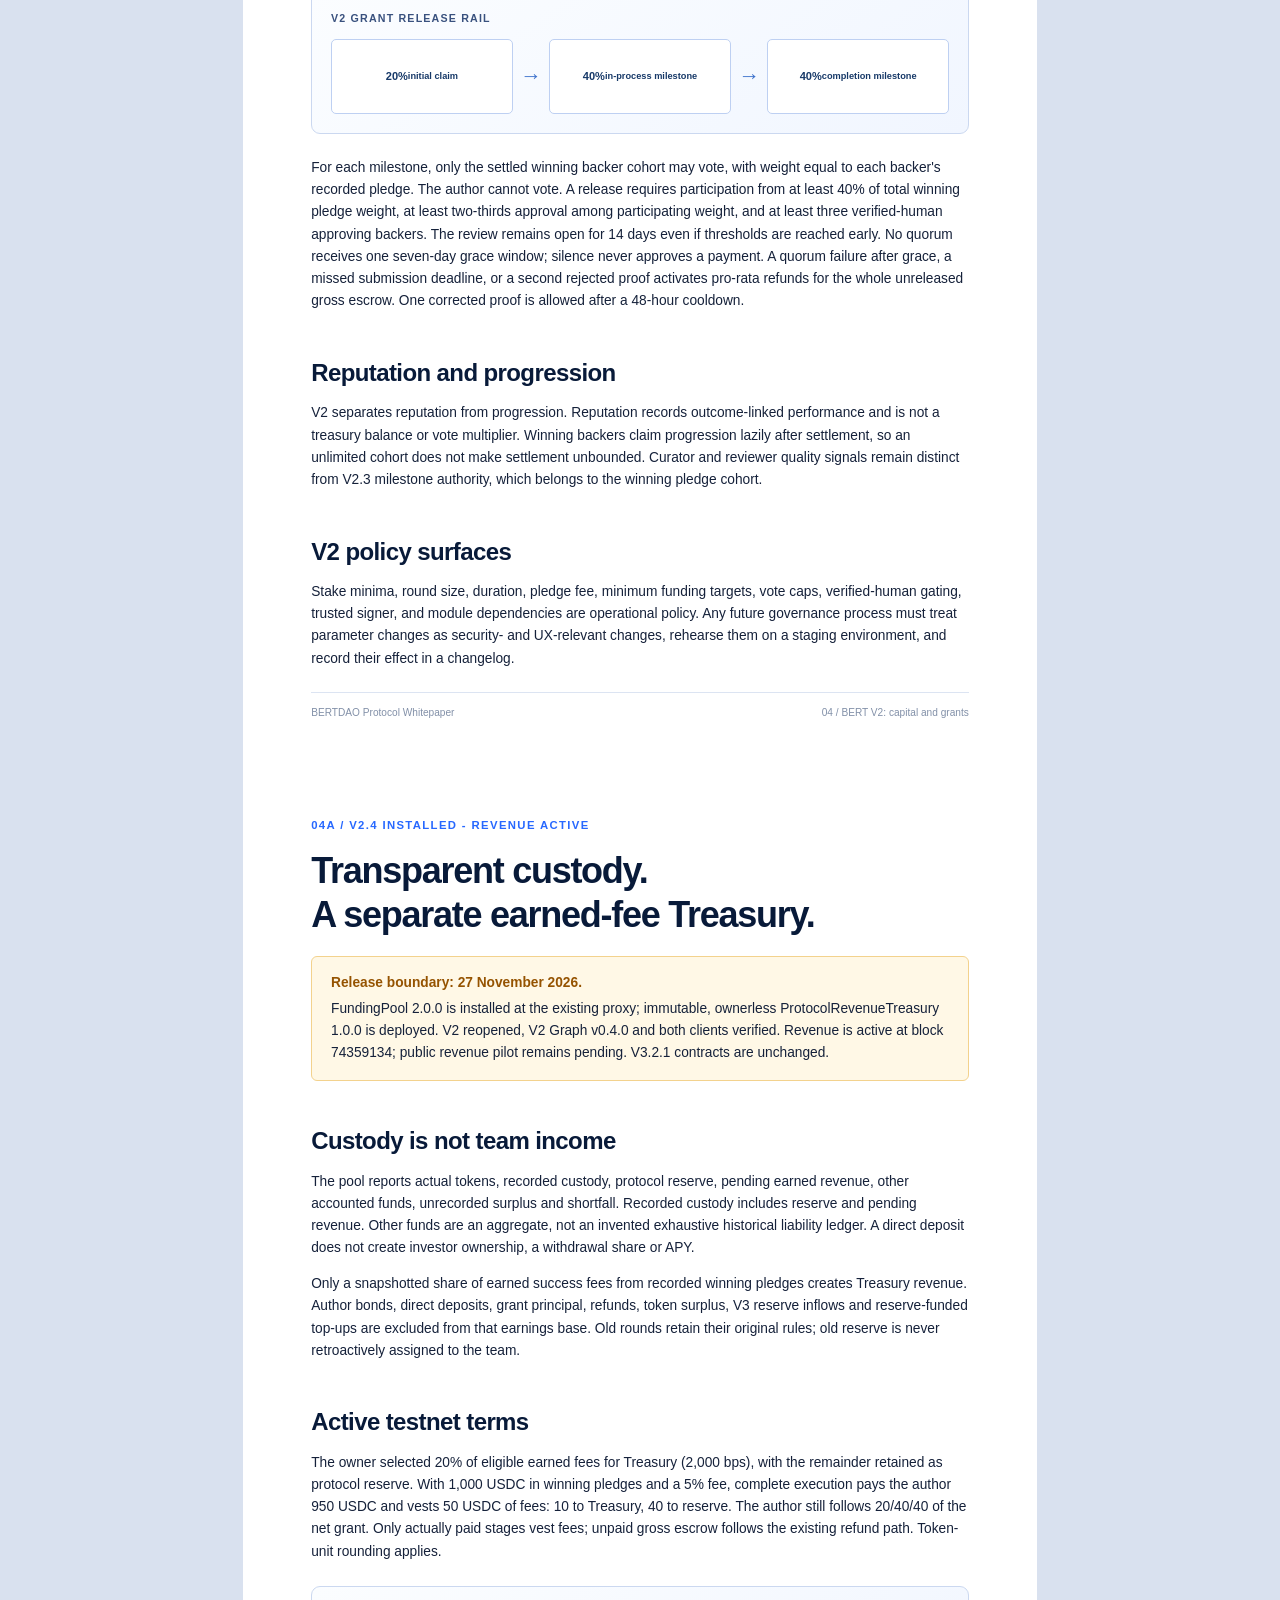
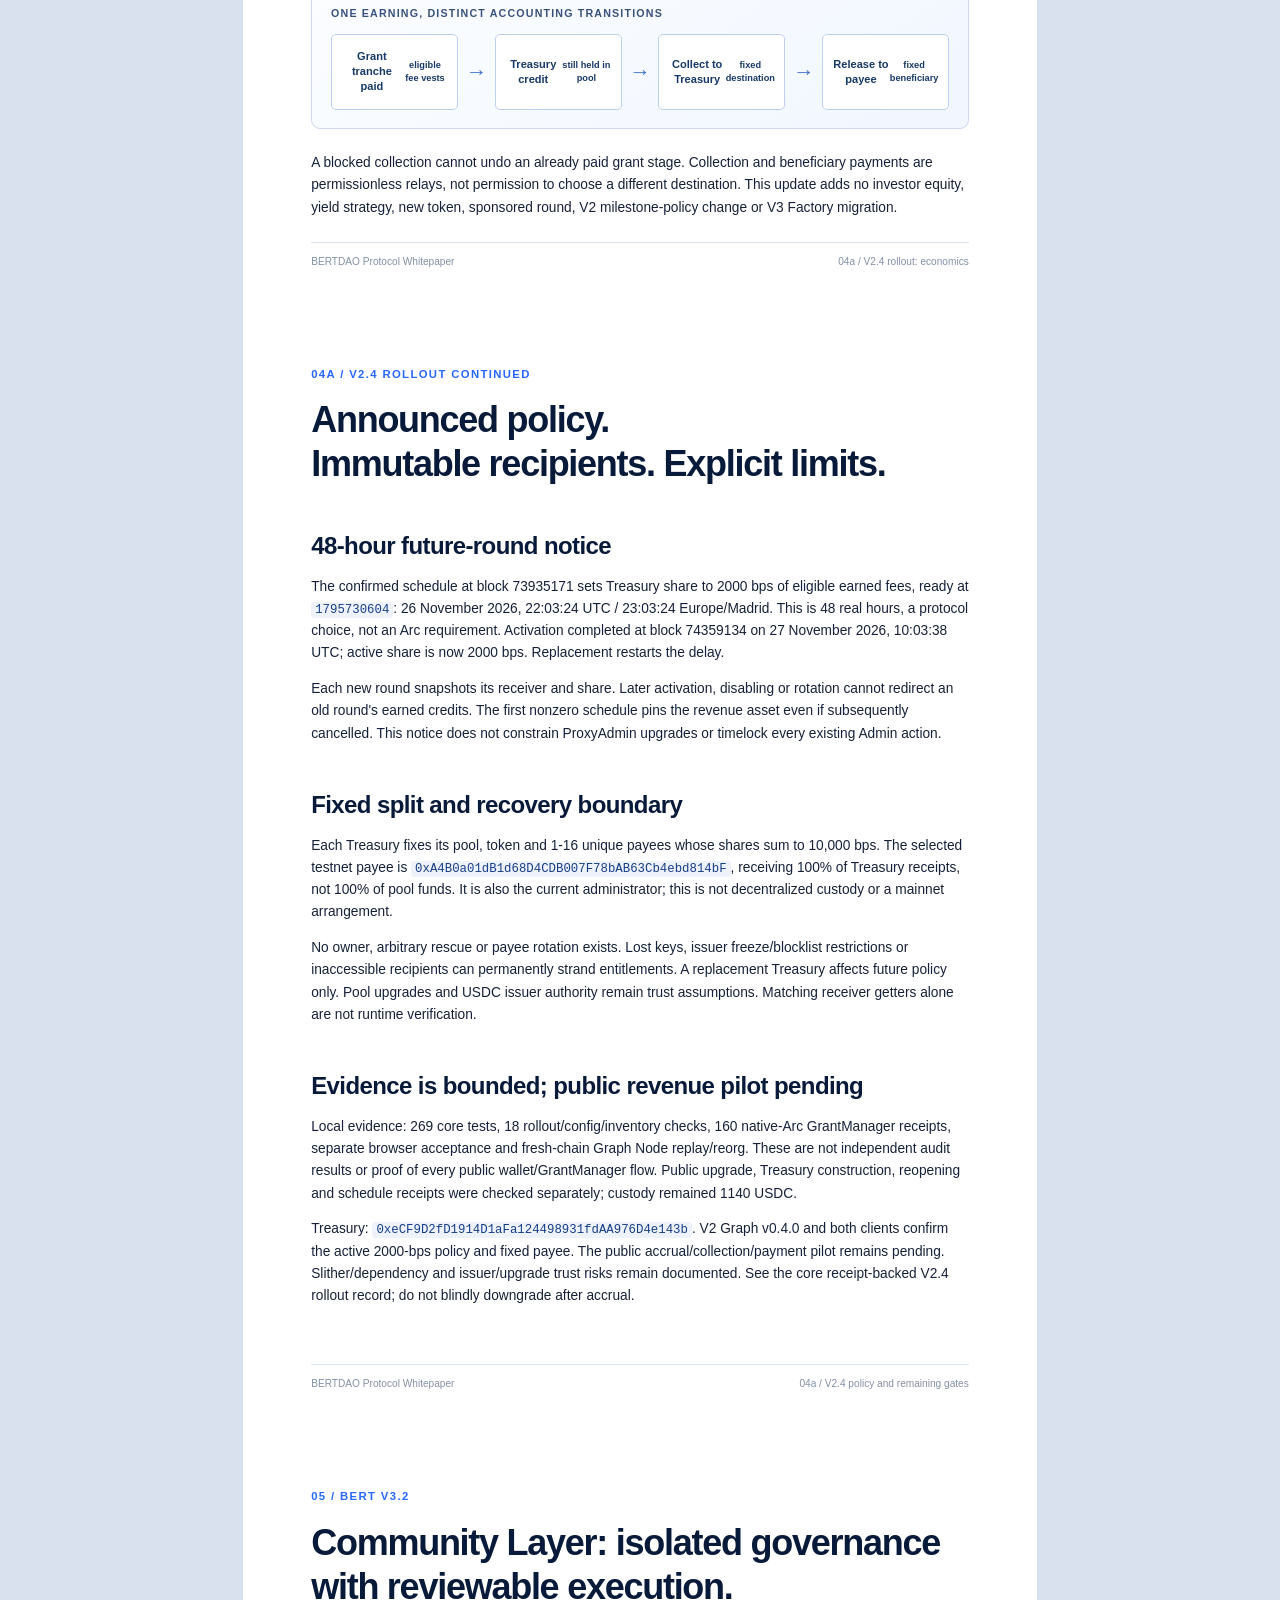
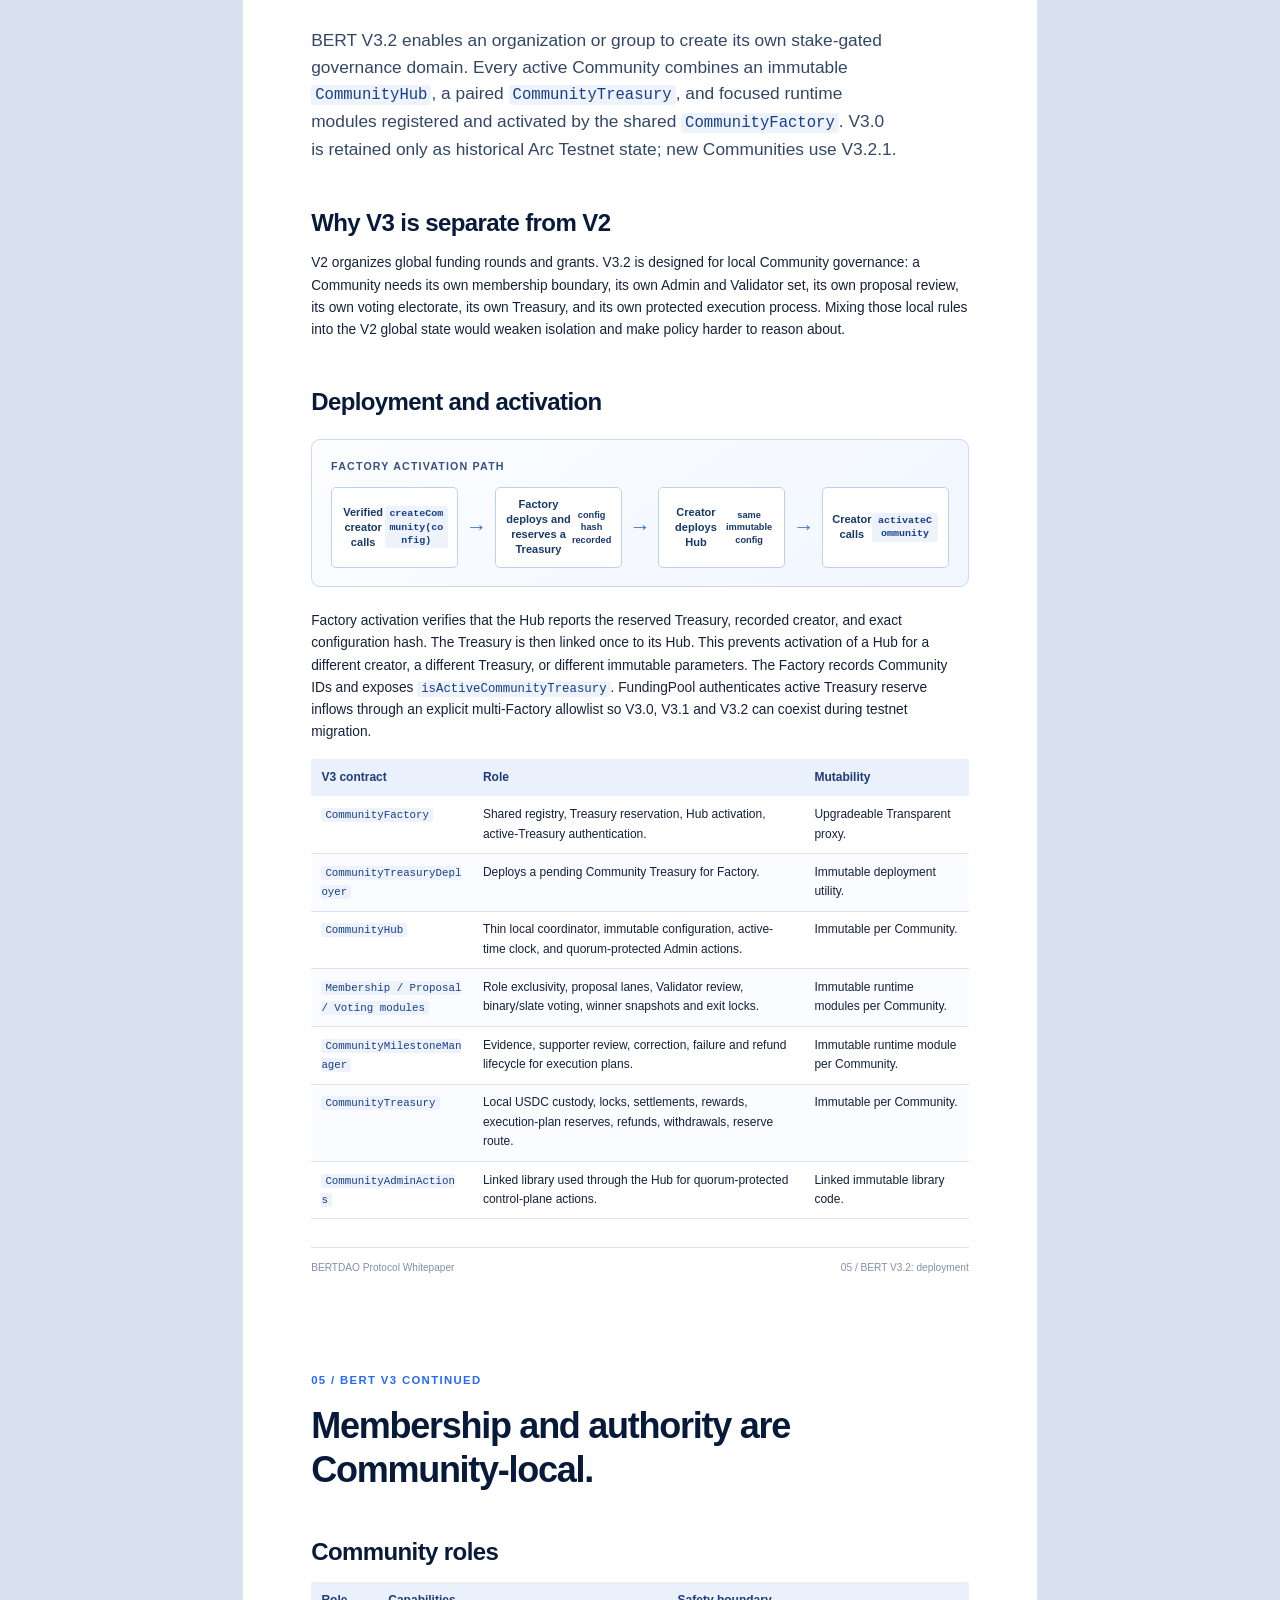
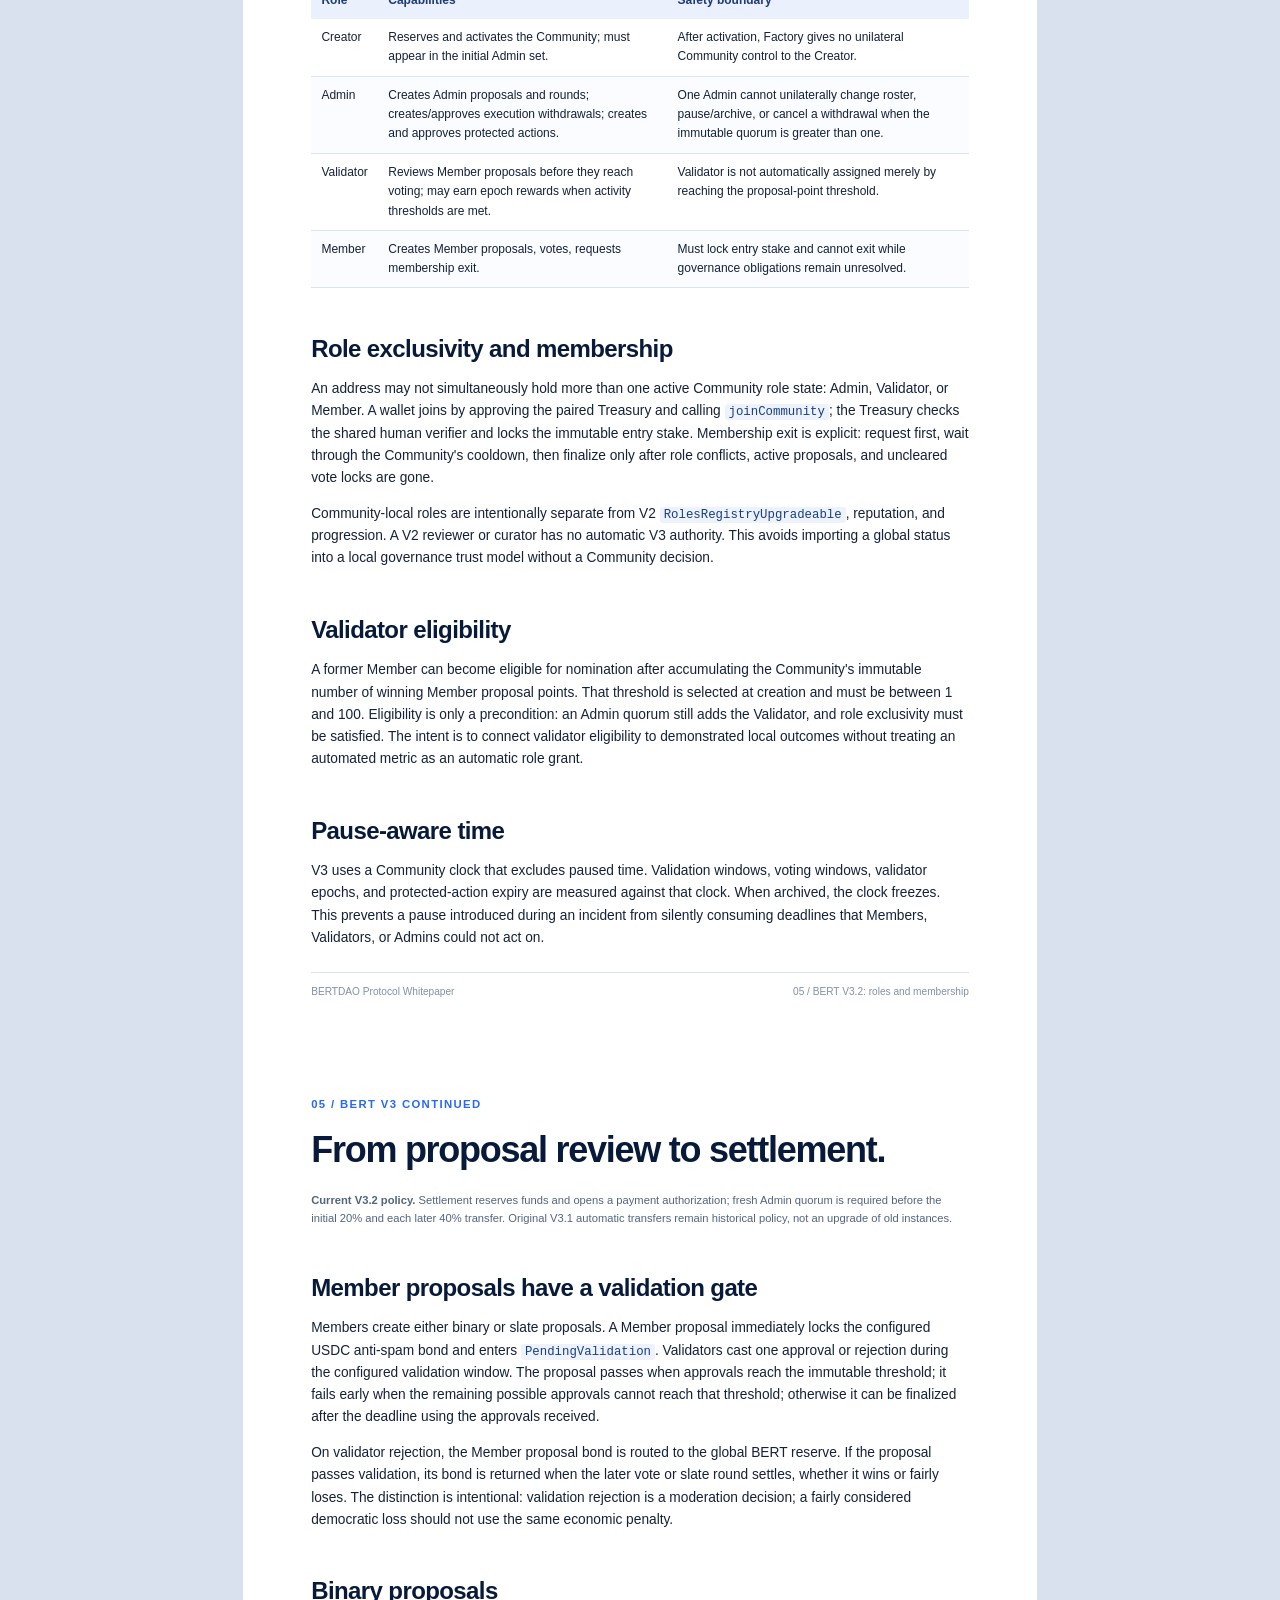
==== commit 97813bbe: "docs(v2.4): confirm onchain revenue activation" ====
--- a/whitepaper/BERTDAO-Protocol-Whitepaper.html
+++ b/whitepaper/BERTDAO-Protocol-Whitepaper.html
@@ -134,11 +134,11 @@
     <section class="cover">
       <div class="cover-content">
         <div class="brand"><img src="../assets/bert-logo.png" alt="BERT logo" /> BERTDAO Protocol</div>
-        <p class="cover-kicker">Technical whitepaper / Revision 1.4.1</p>
+        <p class="cover-kicker">Technical whitepaper / Revision 1.4.2</p>
         <h1>Transparent capital coordination for <span>communities and grants.</span></h1>
         <p class="subtitle">A stablecoin-native protocol for stake-backed proposals, auditable decision-making, controlled treasury flows, and milestone-based release.</p>
         <div class="cover-meta">
-          <div><strong>Source revision</strong>24 November 2026 / V2.4 rollout, activation pending</div>
+          <div><strong>Source revision</strong>27 November 2026 / V2.4 revenue policy active</div>
           <div><strong>Current environment</strong>Arc Testnet / active development</div>
           <div><strong>Protocol scope</strong>BERT V2 Global Funding Layer and BERT V3 Community Layer</div>
           <div><strong>Canonical source</strong>github.com/Tenyokj/bert-core-arc</div>
@@ -151,7 +151,7 @@
       <h1>Read this before evaluating BERT.</h1>
       <div class="callout warning">
         <strong>Development-stage disclosure.</strong>
-        Revision 1.4.1 records installed V2.4 treasury contracts on Arc Testnet alongside unchanged V3.2.1. The revenue policy is scheduled, not active; a separate activation is possible after 26 November 2026, 22:03:24 UTC. The public revenue pilot remains pending. Testnet assets have no monetary value. This is not an offer, promise of returns, security audit or mainnet announcement.
+        Revision 1.4.2 records installed V2.4 treasury contracts on Arc Testnet alongside unchanged V3.2.1. The 2000-bps revenue policy was activated 27 November 2026, 10:03:38 UTC, block 74359134. The public revenue pilot remains pending. Testnet assets have no monetary value. This is not an offer, promise of returns, security audit or mainnet announcement.
       </div>
       <div class="callout risk">
         <strong>Identity disclosure.</strong>
@@ -167,7 +167,7 @@
         <a href="#principles"><span>02</span>Design principles and scope</a>
         <a href="#architecture"><span>03</span>System architecture</a>
         <a href="#v2"><span>04</span>BERT V2: global funding layer</a>
-        <a href="#v2-4-candidate"><span>04a</span>V2.4 treasury rollout - activation pending</a>
+        <a href="#v2-4-candidate"><span>04a</span>V2.4 treasury rollout - revenue active</a>
         <a href="#v3"><span>05</span>BERT V3: Community Layer</a>
         <a href="#identity"><span>06</span>Human-verification boundary</a>
         <a href="#security"><span>07</span>Security, trust, and operations</a>
@@ -176,7 +176,7 @@
         <a href="#mainnet"><span>10</span>Mainnet readiness conditions</a>
         <a href="#appendix"><span>11</span>Appendix: addresses and glossary</a>
       </nav>
-      <div class="footer"><span>BERTDAO Protocol Whitepaper</span><span>Revision 1.4.1 / 24 November 2026</span></div>
+      <div class="footer"><span>BERTDAO Protocol Whitepaper</span><span>Revision 1.4.2 / 27 November 2026</span></div>
     </section>
 
     <section class="page page-break" id="problem">
@@ -323,13 +323,13 @@
     </section>
 
     <section class="page page-break revenue-candidate" id="v2-4-candidate">
-      <p class="eyebrow">04a / V2.4 installed - activation pending</p>
+      <p class="eyebrow">04a / V2.4 installed - revenue active</p>
       <h1>Transparent custody.<br />A separate earned-fee Treasury.</h1>
-      <div class="callout warning"><strong>Release boundary: 24 November 2026.</strong> FundingPool 2.0.0 is installed at the existing proxy; immutable, ownerless ProtocolRevenueTreasury 1.0.0 is deployed. V2 reopened, V2 Graph v0.4.0 and both clients verified. Revenue is scheduled, not active; public revenue pilot remains pending. V3.2.1 contracts are unchanged.</div>
+      <div class="callout warning"><strong>Release boundary: 27 November 2026.</strong> FundingPool 2.0.0 is installed at the existing proxy; immutable, ownerless ProtocolRevenueTreasury 1.0.0 is deployed. V2 reopened, V2 Graph v0.4.0 and both clients verified. Revenue is active at block 74359134; public revenue pilot remains pending. V3.2.1 contracts are unchanged.</div>
       <h2>Custody is not team income</h2>
       <p>The pool reports actual tokens, recorded custody, protocol reserve, pending earned revenue, other accounted funds, unrecorded surplus and shortfall. Recorded custody includes reserve and pending revenue. Other funds are an aggregate, not an invented exhaustive historical liability ledger. A direct deposit does not create investor ownership, a withdrawal share or APY.</p>
       <p>Only a snapshotted share of earned success fees from recorded winning pledges creates Treasury revenue. Author bonds, direct deposits, grant principal, refunds, token surplus, V3 reserve inflows and reserve-funded top-ups are excluded from that earnings base. Old rounds retain their original rules; old reserve is never retroactively assigned to the team.</p>
-      <h2>Approved testnet terms, not yet active</h2>
+      <h2>Active testnet terms</h2>
       <p>The owner selected 20% of eligible earned fees for Treasury (2,000 bps), with the remainder retained as protocol reserve. With 1,000 USDC in winning pledges and a 5% fee, complete execution pays the author 950 USDC and vests 50 USDC of fees: 10 to Treasury, 40 to reserve. The author still follows 20/40/40 of the net grant. Only actually paid stages vest fees; unpaid gross escrow follows the existing refund path. Token-unit rounding applies.</p>
       <div class="diagram"><div class="diagram-title">One earning, distinct accounting transitions</div><div class="flow"><div class="flow-item">Grant tranche paid<br /><small>eligible fee vests</small></div><div class="arrow">&#8594;</div><div class="flow-item">Treasury credit<br /><small>still held in pool</small></div><div class="arrow">&#8594;</div><div class="flow-item">Collect to Treasury<br /><small>fixed destination</small></div><div class="arrow">&#8594;</div><div class="flow-item">Release to payee<br /><small>fixed beneficiary</small></div></div></div>
       <p>A blocked collection cannot undo an already paid grant stage. Collection and beneficiary payments are permissionless relays, not permission to choose a different destination. This update adds no investor equity, yield strategy, new token, sponsored round, V2 milestone-policy change or V3 Factory migration.</p>
@@ -340,14 +340,14 @@
       <p class="eyebrow">04a / V2.4 rollout continued</p>
       <h1>Announced policy.<br />Immutable recipients. Explicit limits.</h1>
       <h2>48-hour future-round notice</h2>
-      <p>The confirmed schedule at block 73935171 sets Treasury share to 2000 bps of eligible earned fees, ready at <code>1795730604</code>: 26 November 2026, 22:03:24 UTC / 23:03:24 Europe/Madrid. This is 48 real hours, a protocol choice, not an Arc requirement. Active share is still zero; anyone may execute the exact pending policy after expiry. Replacement restarts the delay.</p>
+      <p>The confirmed schedule at block 73935171 sets Treasury share to 2000 bps of eligible earned fees, ready at <code>1795730604</code>: 26 November 2026, 22:03:24 UTC / 23:03:24 Europe/Madrid. This is 48 real hours, a protocol choice, not an Arc requirement. Activation completed at block 74359134 on 27 November 2026, 10:03:38 UTC; active share is now 2000 bps. Replacement restarts the delay.</p>
       <p>Each new round snapshots its receiver and share. Later activation, disabling or rotation cannot redirect an old round's earned credits. The first nonzero schedule pins the revenue asset even if subsequently cancelled. This notice does not constrain ProxyAdmin upgrades or timelock every existing Admin action.</p>
       <h2>Fixed split and recovery boundary</h2>
       <p>Each Treasury fixes its pool, token and 1-16 unique payees whose shares sum to 10,000 bps. The selected testnet payee is <code>0xA4B0a01dB1d68D4CDB007F78bAB63Cb4ebd814bF</code>, receiving 100% of Treasury receipts, not 100% of pool funds. It is also the current administrator; this is not decentralized custody or a mainnet arrangement.</p>
       <p>No owner, arbitrary rescue or payee rotation exists. Lost keys, issuer freeze/blocklist restrictions or inaccessible recipients can permanently strand entitlements. A replacement Treasury affects future policy only. Pool upgrades and USDC issuer authority remain trust assumptions. Matching receiver getters alone are not runtime verification.</p>
       <h2>Evidence is bounded; public revenue pilot pending</h2>
       <p>Local evidence: 269 core tests, 18 rollout/config/inventory checks, 160 native-Arc GrantManager receipts, separate browser acceptance and fresh-chain Graph Node replay/reorg. These are not independent audit results or proof of every public wallet/GrantManager flow. Public upgrade, Treasury construction, reopening and schedule receipts were checked separately; custody remained 1140 USDC.</p>
-      <p>Treasury: <code>0xeCF9D2fD1914D1aFa124498931fdAA976D4e143b</code>. V2 Graph v0.4.0 recognizes the scheduled policy and fixed payee. Activation, public accrual/collection/payment pilot and final release remain pending. Slither/dependency and issuer/upgrade trust risks remain documented. See the core receipt-backed V2.4 rollout record; do not blindly downgrade after accrual.</p>
+      <p>Treasury: <code>0xeCF9D2fD1914D1aFa124498931fdAA976D4e143b</code>. V2 Graph v0.4.0 and both clients confirm the active 2000-bps policy and fixed payee. The public accrual/collection/payment pilot remains pending. Slither/dependency and issuer/upgrade trust risks remain documented. See the core receipt-backed V2.4 rollout record; do not blindly downgrade after accrual.</p>
       <div class="footer"><span>BERTDAO Protocol Whitepaper</span><span>04a / V2.4 policy and remaining gates</span></div>
     </section>
 
